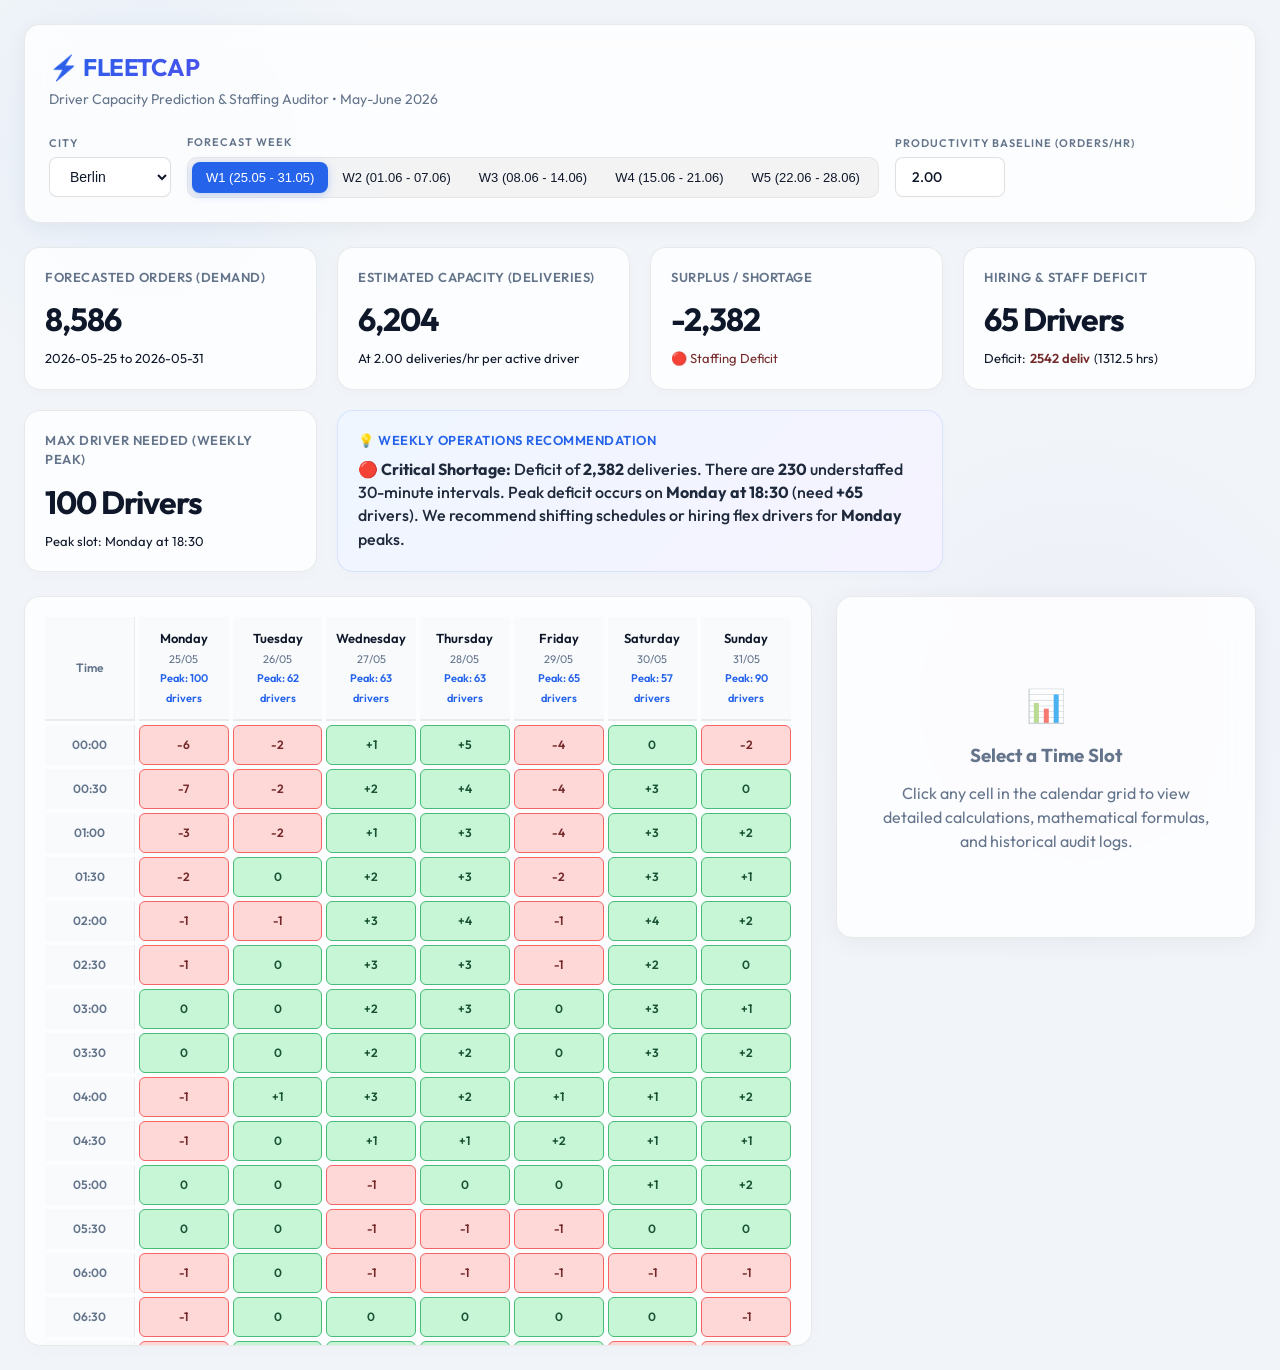
==== index.html @ d08dfc95 "first commit" ====
<!DOCTYPE html>
<html lang="en">
<head>
  <meta charset="UTF-8">
  <meta name="viewport" content="width=device-width, initial-scale=1.0">
  <title>FLEETCAP: Driver Capacity Prediction Model</title>
  <!-- Google Fonts Outfit & JetBrains Mono for formulas -->
  <link rel="preconnect" href="https://fonts.googleapis.com">
  <link rel="preconnect" href="https://fonts.gstatic.com" crossorigin>
  <link href="https://fonts.googleapis.com/css2?family=JetBrains+Mono:wght@400;500&family=Outfit:wght@300;400;500;600;700&display=swap" rel="stylesheet">
  <style>
    :root {
      --bg-color: #f1f5f9;
      --card-bg: rgba(255, 255, 255, 0.8);
      --card-border: rgba(0, 0, 0, 0.08);
      --text-main: #0f172a;
      --text-muted: #64748b;
      
      /* Capacity Colors adapted for Light Mode (Vivid contrast for high visibility) */
      --color-green-bg: #c6f6d5;
      --color-green-border: #48bb78;
      --color-green-text: #1a5235;
      
      --color-red-bg: #fed7d7;
      --color-red-border: #f56565;
      --color-red-text: #742a2a;
      
      --accent-color: #2563eb;
      --accent-hover: #1d4ed8;
      
      --font-sans: 'Outfit', sans-serif;
      --font-mono: 'JetBrains Mono', monospace;
    }

    * {
      box-sizing: border-box;
      margin: 0;
      padding: 0;
    }

    body {
      background-color: var(--bg-color);
      color: var(--text-main);
      font-family: var(--font-sans);
      min-height: 100vh;
      overflow-x: hidden;
      padding: 24px;
      line-height: 1.5;
    }

    /* Background decorative gradients in light mode */
    .glow-bg {
      position: absolute;
      width: 500px;
      height: 500px;
      background: radial-gradient(circle, rgba(37, 99, 235, 0.06) 0%, rgba(241, 245, 249, 0) 70%);
      top: -100px;
      left: -100px;
      pointer-events: none;
      z-index: -1;
    }

    .glow-bg-right {
      position: absolute;
      width: 600px;
      height: 600px;
      background: radial-gradient(circle, rgba(147, 51, 234, 0.04) 0%, rgba(241, 245, 249, 0) 70%);
      bottom: -100px;
      right: -100px;
      pointer-events: none;
      z-index: -1;
    }

    header {
      background: var(--card-bg);
      border: 1px solid var(--card-border);
      backdrop-filter: blur(12px);
      padding: 24px;
      border-radius: 16px;
      margin-bottom: 24px;
      display: flex;
      flex-wrap: wrap;
      justify-content: space-between;
      align-items: center;
      gap: 24px;
      box-shadow: 0 4px 20px rgba(0, 0, 0, 0.05);
    }

    .brand h1 {
      font-size: 24px;
      font-weight: 700;
      letter-spacing: -0.5px;
      background: linear-gradient(135deg, #2563eb 0%, #7c3aed 100%);
      -webkit-background-clip: text;
      -webkit-text-fill-color: transparent;
      display: flex;
      align-items: center;
      gap: 8px;
    }

    .brand p {
      font-size: 14px;
      color: var(--text-muted);
      margin-top: 4px;
    }

    .controls {
      display: flex;
      flex-wrap: wrap;
      align-items: center;
      gap: 16px;
    }

    .control-group {
      display: flex;
      flex-direction: column;
      gap: 6px;
    }

    .control-label {
      font-size: 11px;
      font-weight: 600;
      text-transform: uppercase;
      letter-spacing: 1px;
      color: var(--text-muted);
    }

    select, button, .toggle-container, input[type="number"] {
      background: #ffffff;
      border: 1px solid rgba(0, 0, 0, 0.12);
      color: var(--text-main);
      padding: 10px 16px;
      border-radius: 8px;
      font-size: 14px;
      font-weight: 500;
      cursor: pointer;
      outline: none;
      transition: all 0.2s ease;
      box-shadow: 0 1px 2px rgba(0, 0, 0, 0.02);
    }

    select:hover, select:focus {
      border-color: var(--accent-color);
      background: #fafafa;
    }

    .week-selector {
      display: flex;
      background: rgba(0, 0, 0, 0.04);
      padding: 4px;
      border-radius: 10px;
      border: 1px solid rgba(0, 0, 0, 0.06);
    }

    .week-btn {
      background: transparent;
      border: none;
      padding: 8px 14px;
      font-size: 13px;
      font-weight: 500;
      border-radius: 8px;
      box-shadow: none;
      transition: all 0.2s ease;
    }

    .week-btn.active {
      background: var(--accent-color);
      color: white;
      box-shadow: 0 2px 8px rgba(37, 99, 235, 0.25);
    }

    .week-btn:hover:not(.active) {
      background: rgba(0, 0, 0, 0.03);
    }

    .toggle-container {
      display: flex;
      padding: 4px;
      gap: 4px;
      background: rgba(0, 0, 0, 0.04);
      border: 1px solid rgba(0, 0, 0, 0.06);
      box-shadow: none;
    }

    .toggle-btn {
      background: transparent;
      border: none;
      color: var(--text-muted);
      padding: 6px 12px;
      font-size: 12px;
      border-radius: 6px;
      box-shadow: none;
      transition: all 0.2s ease;
    }

    .toggle-btn.active {
      background: #ffffff;
      color: var(--text-main);
      font-weight: 600;
      box-shadow: 0 1px 3px rgba(0,0,0,0.1);
    }

    /* Warning Banner for Simulation */
    .banner {
      background: #fffbeb;
      border: 1px solid #f59e0b;
      color: #b45309;
      padding: 16px;
      border-radius: 12px;
      margin-bottom: 24px;
      display: none;
      align-items: center;
      gap: 12px;
      font-size: 14px;
      box-shadow: 0 2px 8px rgba(245, 158, 11, 0.05);
    }

    /* Metrics Grid */
    .metrics-grid {
      display: grid;
      grid-template-columns: repeat(auto-fit, minmax(240px, 1fr));
      gap: 20px;
      margin-bottom: 24px;
    }

    .metric-card {
      background: var(--card-bg);
      border: 1px solid var(--card-border);
      border-radius: 16px;
      padding: 20px;
      box-shadow: 0 4px 15px rgba(0, 0, 0, 0.02);
      transition: transform 0.2s ease, box-shadow 0.2s ease;
    }

    .metric-card:hover {
      transform: translateY(-2px);
      box-shadow: 0 6px 20px rgba(0, 0, 0, 0.04);
    }

    .metric-header {
      font-size: 13px;
      font-weight: 600;
      color: var(--text-muted);
      text-transform: uppercase;
      letter-spacing: 0.5px;
      margin-bottom: 8px;
    }

    .metric-value {
      font-size: 32px;
      font-weight: 700;
      letter-spacing: -1px;
    }

    .metric-sub {
      font-size: 13px;
      margin-top: 6px;
      display: flex;
      align-items: center;
      gap: 4px;
    }

    .metric-sub.positive { color: var(--color-green-text); }
    .metric-sub.negative { color: var(--color-red-text); }
    .metric-sub.warning { color: #d97706; }

    .progress-bar-container {
      width: 100%;
      height: 6px;
      background: rgba(0, 0, 0, 0.06);
      border-radius: 3px;
      margin-top: 10px;
      overflow: hidden;
    }

    .progress-bar {
      height: 100%;
      background: var(--accent-color);
      border-radius: 3px;
      width: 0%;
      transition: width 0.4s ease;
    }

    /* Recommendation Card styling */
    .recommendation-card {
      grid-column: span 2;
      background: linear-gradient(135deg, #eff6ff 0%, #f5f3ff 100%);
      border: 1px solid rgba(37, 99, 235, 0.12);
    }

    @media (max-width: 1024px) {
      .recommendation-card {
        grid-column: span 1;
      }
    }

    /* Dashboard Layout */
    .dashboard-container {
      display: flex;
      gap: 24px;
      position: relative;
    }

    .grid-container {
      flex: 1;
      background: var(--card-bg);
      border: 1px solid var(--card-border);
      border-radius: 16px;
      padding: 16px;
      box-shadow: 0 4px 20px rgba(0, 0, 0, 0.02);
      max-height: 750px;
      overflow: auto;
      position: relative;
    }

    table {
      width: 100%;
      border-collapse: separate;
      border-spacing: 4px;
      table-layout: fixed;
    }

    th {
      background: #f8fafc;
      color: var(--text-main);
      font-weight: 600;
      font-size: 13px;
      padding: 12px 6px;
      text-align: center;
      position: sticky;
      top: 0;
      z-index: 10;
      border-bottom: 2px solid rgba(0, 0, 0, 0.06);
    }

    th.time-header, td.time-cell {
      position: sticky;
      left: 0;
      background: #f8fafc;
      width: 90px;
      z-index: 5;
      text-align: center;
      font-weight: 600;
      font-size: 12px;
      color: var(--text-muted);
      border-right: 1px solid rgba(0, 0, 0, 0.06);
    }

    th.time-header {
      z-index: 11;
    }

    td {
      padding: 0;
      height: 40px;
    }

    .slot-cell {
      width: 100%;
      height: 100%;
      border-radius: 6px;
      display: flex;
      align-items: center;
      justify-content: center;
      font-size: 12px;
      font-weight: 600;
      cursor: pointer;
      transition: all 0.15s ease;
      border: 1px solid transparent;
      user-select: none;
    }

    .slot-cell.sufficient {
      background-color: var(--color-green-bg);
      border-color: var(--color-green-border);
      color: var(--color-green-text);
    }

    .slot-cell.insufficient {
      background-color: var(--color-red-bg);
      border-color: var(--color-red-border);
      color: var(--color-red-text);
    }

    .slot-cell:hover {
      filter: contrast(1.1) brightness(0.98);
      transform: scale(1.03);
      box-shadow: 0 4px 10px rgba(0, 0, 0, 0.06);
      z-index: 2;
    }

    .slot-cell.active-cell {
      border: 2px solid #0f172a !important;
      box-shadow: 0 0 12px rgba(15, 23, 42, 0.25);
    }

    /* Sliding Panel (Drawer) in light mode */
    .auditor-panel {
      width: 420px;
      background: var(--card-bg);
      border: 1px solid var(--card-border);
      backdrop-filter: blur(20px);
      border-radius: 16px;
      padding: 24px;
      box-shadow: 0 4px 25px rgba(0, 0, 0, 0.05);
      position: sticky;
      top: 0;
      height: fit-content;
      max-height: 750px;
      overflow-y: auto;
      display: flex;
      flex-direction: column;
      gap: 20px;
      transform: translateX(0);
      transition: all 0.3s cubic-bezier(0.16, 1, 0.3, 1);
    }

    .auditor-panel.closed {
      display: none;
    }

    .panel-header {
      display: flex;
      justify-content: space-between;
      align-items: center;
      border-bottom: 1px solid rgba(0, 0, 0, 0.08);
      padding-bottom: 16px;
    }

    .panel-header h2 {
      font-size: 18px;
      font-weight: 700;
    }

    .close-panel-btn {
      background: transparent;
      border: none;
      color: var(--text-muted);
      cursor: pointer;
      font-size: 20px;
      line-height: 1;
      padding: 4px;
      border-radius: 4px;
      transition: color 0.2s;
    }

    .close-panel-btn:hover {
      color: var(--text-main);
    }

    .panel-section-title {
      font-size: 11px;
      font-weight: 700;
      text-transform: uppercase;
      letter-spacing: 1px;
      color: var(--text-muted);
      margin-bottom: 10px;
    }

    .detail-row {
      display: flex;
      justify-content: space-between;
      padding: 8px 0;
      border-bottom: 1px dashed rgba(0, 0, 0, 0.06);
      font-size: 14px;
    }

    .detail-row:last-child {
      border-bottom: none;
    }

    .detail-label {
      color: var(--text-muted);
    }

    .detail-val {
      font-weight: 500;
    }

    .detail-val.highlight {
      font-weight: 600;
    }

    .detail-val.green { color: var(--color-green-text); }
    .detail-val.red { color: var(--color-red-text); }

    /* Math Box styling */
    .math-box {
      background: #f8fafc;
      border: 1px solid rgba(0, 0, 0, 0.08);
      border-radius: 10px;
      padding: 16px;
      font-family: var(--font-mono);
      font-size: 12px;
      line-height: 1.6;
      color: var(--text-main);
    }

    .math-formula {
      color: #0284c7;
      font-weight: 600;
      margin-bottom: 6px;
      border-bottom: 1px solid rgba(0, 0, 0, 0.08);
      padding-bottom: 4px;
    }

    .math-step {
      color: var(--text-muted);
      margin-top: 4px;
    }

    .math-result {
      color: #e11d48;
      font-weight: 600;
      margin-top: 8px;
    }

    .math-result.sufficient-result {
      color: #166534;
    }

    .explanation-box {
      font-size: 13.5px;
      background: rgba(37, 99, 235, 0.04);
      border-left: 3px solid var(--accent-color);
      padding: 12px;
      border-radius: 0 8px 8px 0;
      color: #1e293b;
    }

    .placeholder-panel {
      text-align: center;
      padding: 60px 20px;
      color: var(--text-muted);
      display: flex;
      flex-direction: column;
      align-items: center;
      gap: 12px;
    }

    .placeholder-icon {
      font-size: 32px;
      opacity: 0.7;
    }

    /* Scrollbar */
    ::-webkit-scrollbar {
      width: 8px;
      height: 8px;
    }

    ::-webkit-scrollbar-track {
      background: var(--bg-color);
    }

    ::-webkit-scrollbar-thumb {
      background: rgba(0, 0, 0, 0.12);
      border-radius: 4px;
    }

    ::-webkit-scrollbar-thumb:hover {
      background: rgba(0, 0, 0, 0.2);
    }
  </style>
</head>
<body>
  <div class="glow-bg"></div>
  <div class="glow-bg-right"></div>

  <header>
    <div class="brand">
      <h1>⚡ FLEETCAP</h1>
      <p>Driver Capacity Prediction & Staffing Auditor • May-June 2026</p>
    </div>
    <div class="controls">
      <div class="control-group">
        <span class="control-label">City</span>
        <select id="city-selector">
          <!-- Dynamically populated -->
        </select>
      </div>

      <div class="control-group">
        <span class="control-label">Forecast Week</span>
        <div class="week-selector" id="week-selector">
          <!-- Dynamically populated -->
        </div>
      </div>

      <div class="control-group">
        <span class="control-label">Productivity Baseline (orders/hr)</span>
        <input type="number" id="productivity-input" value="2.00" step="0.05" min="0.1" max="10.0" style="width: 110px; font-family: inherit;">
      </div>
    </div>
  </header>

  <!-- Warning Banner -->
  <div class="banner" id="forecast-warning-banner">
    <span style="font-size: 20px;">⚠️</span>
    <div id="banner-text">Warning Text</div>
  </div>

  <!-- Summary Cards -->
  <div class="metrics-grid">
    <div class="metric-card">
      <div class="metric-header">Forecasted Orders (Demand)</div>
      <div class="metric-value" id="stat-forecast-demand">0</div>
      <div class="metric-sub" id="stat-forecast-date-range">dates</div>
    </div>

    <div class="metric-card">
      <div class="metric-header">Estimated Capacity (Deliveries)</div>
      <div class="metric-value" id="stat-estimated-capacity">0</div>
      <div class="metric-sub" id="stat-productivity-rate">Rate info</div>
    </div>

    <div class="metric-card">
      <div class="metric-header">Surplus / Shortage</div>
      <div class="metric-value" id="stat-net-surplus">0</div>
      <div class="metric-sub" id="stat-net-surplus-status">Status</div>
    </div>

    <div class="metric-card">
      <div class="metric-header">Hiring & Staff Deficit</div>
      <div class="metric-value" id="stat-hiring-deficit">0 Drivers</div>
      <div class="metric-sub" id="stat-hiring-sub">0 deliveries deficit</div>
    </div>

    <div class="metric-card">
      <div class="metric-header">Max Driver Needed (Weekly Peak)</div>
      <div class="metric-value" id="stat-max-drivers">0 Drivers</div>
      <div class="metric-sub" id="stat-max-drivers-time">Peak slot info</div>
    </div>

    <div class="metric-card recommendation-card">
      <div class="metric-header" style="color: #2563eb;">💡 Weekly Operations Recommendation</div>
      <div class="metric-value" style="font-size: 16px; font-weight: 500; letter-spacing: 0; line-height: 1.45; margin-top: 8px; color: #1e293b;" id="stat-staffing-rec">
        Calculating recommendation...
      </div>
    </div>
  </div>

  <!-- Calendar Table and Auditor Panel -->
  <div class="dashboard-container">
    <div class="grid-container">
      <table id="calendar-grid">
        <thead>
          <tr id="grid-header-row"></tr>
        </thead>
        <tbody id="grid-body"></tbody>
      </table>
    </div>

    <!-- Auditing Side-Drawer Panel -->
    <div class="auditor-panel" id="auditor-panel">
      <!-- Default state -->
      <div class="placeholder-panel" id="panel-placeholder">
        <div class="placeholder-icon">📊</div>
        <h3>Select a Time Slot</h3>
        <p>Click any cell in the calendar grid to view detailed calculations, mathematical formulas, and historical audit logs.</p>
      </div>

      <!-- Detail contents -->
      <div class="panel-content" id="panel-content" style="display: none;">
        <div class="panel-header">
          <div>
            <h2 id="panel-title-time">Slot Details</h2>
            <span id="panel-title-date" style="font-size: 13px; color: var(--text-muted);">Monday, June 01</span>
          </div>
          <button class="close-panel-btn" id="close-panel-btn">×</button>
        </div>

        <div>
          <div class="panel-section-title">Operational metrics</div>
          <div class="detail-row">
            <span class="detail-label">Forecasted Demand (June)</span>
            <span class="detail-val highlight" id="panel-val-demand">0</span>
          </div>
          <div class="detail-row">
            <span class="detail-label">Historical Completions (May)</span>
            <span class="detail-val" id="panel-val-historical-completions">0</span>
          </div>
          <div class="detail-row">
            <span class="detail-label">Estimated Active Drivers</span>
            <span class="detail-val highlight" id="panel-val-active-drivers">0</span>
          </div>
          <div class="detail-row">
            <span class="detail-label">Total Delivery Capacity</span>
            <span class="detail-val" id="panel-val-capacity">0</span>
          </div>
          <div class="detail-row">
            <span class="detail-label">Capacity Net Balance</span>
            <span class="detail-val highlight" id="panel-val-balance">0</span>
          </div>
          <div class="detail-row">
            <span class="detail-label">Drivers Needed</span>
            <span class="detail-val" id="panel-val-drivers-needed">0</span>
          </div>
          <div class="detail-row">
            <span class="detail-label">Capacity Utilization</span>
            <span class="detail-val highlight" id="panel-val-utilization">0%</span>
          </div>
        </div>

        <div>
          <div class="panel-section-title">Mathematical audit path</div>
          <div class="math-box" id="panel-math-box"></div>
        </div>

        <div>
          <div class="panel-section-title">Explanation</div>
          <div class="explanation-box" id="panel-explanation-text"></div>
        </div>
      </div>
    </div>
  </div>

  <script>
    // State Management
    let appData = null;
    let currentCity = 'Berlin';
    let currentWeekIdx = 0; // 0-indexed (Week 1 = 0)
    let currentProductivity = 2.0;
    let activeCellId = null;

    const WEEKDAYS = ['Monday', 'Tuesday', 'Wednesday', 'Thursday', 'Friday', 'Saturday', 'Sunday'];

    const TIME_SLOTS = [];
    for (let h = 0; h < 24; h++) {
      const hStr = h.toString().padStart(2, '0');
      TIME_SLOTS.push(`${hStr}:00`);
      TIME_SLOTS.push(`${hStr}:30`);
    }

    // DOM Elements
    const citySelector = document.getElementById('city-selector');
    const weekSelector = document.getElementById('week-selector');
    const productivityInput = document.getElementById('productivity-input');
    const forecastWarningBanner = document.getElementById('forecast-warning-banner');
    const bannerText = document.getElementById('banner-text');

    const statForecastDemand = document.getElementById('stat-forecast-demand');
    const statForecastDateRange = document.getElementById('stat-forecast-date-range');
    const statEstimatedCapacity = document.getElementById('stat-estimated-capacity');
    const statProductivityRate = document.getElementById('stat-productivity-rate');
    const statNetSurplus = document.getElementById('stat-net-surplus');
    const statNetSurplusStatus = document.getElementById('stat-net-surplus-status');
    const statHiringDeficit = document.getElementById('stat-hiring-deficit');
    const statHiringSub = document.getElementById('stat-hiring-sub');
    const statMaxDrivers = document.getElementById('stat-max-drivers');
    const statMaxDriversTime = document.getElementById('stat-max-drivers-time');
    const statStaffingRec = document.getElementById('stat-staffing-rec');

    const gridHeaderRow = document.getElementById('grid-header-row');
    const gridBody = document.getElementById('grid-body');

    const auditorPanel = document.getElementById('auditor-panel');
    const panelPlaceholder = document.getElementById('panel-placeholder');
    const panelContent = document.getElementById('panel-content');
    const closePanelBtn = document.getElementById('close-panel-btn');

    const panelTitleTime = document.getElementById('panel-title-time');
    const panelTitleDate = document.getElementById('panel-title-date');
    const panelValDemand = document.getElementById('panel-val-demand');
    const panelValHistoricalCompletions = document.getElementById('panel-val-historical-completions');
    const panelValActiveDrivers = document.getElementById('panel-val-active-drivers');
    const panelValCapacity = document.getElementById('panel-val-capacity');
    const panelValBalance = document.getElementById('panel-val-balance');
    const panelValDriversNeeded = document.getElementById('panel-val-drivers-needed');
    const panelValUtilization = document.getElementById('panel-val-utilization');
    const panelMathBox = document.getElementById('panel-math-box');
    const panelExplanationText = document.getElementById('panel-explanation-text');

    // Load Preprocessed Data
    async function loadData() {
      try {
        const response = await fetch('dashboard_data.json');
        appData = await response.json();
        initDashboard();
      } catch (err) {
        console.error("Error loading data:", err);
        alert("Failed to load dashboard_data.json. Please ensure your python preprocess script was run and the local web server is running.");
      }
    }

    function initDashboard() {
      // 1. Populate Cities
      citySelector.innerHTML = '';
      appData.cities.forEach(city => {
        const opt = document.createElement('option');
        opt.value = city;
        opt.textContent = city;
        if (city === 'Berlin') opt.selected = true;
        citySelector.appendChild(opt);
      });

      // 2. Render Week Selector Buttons
      renderWeekSelector();

      // 3. Bind Event Listeners
      citySelector.addEventListener('change', (e) => {
        currentCity = e.target.value;
        closeAuditor();
        updateDashboard();
      });

      productivityInput.addEventListener('input', (e) => {
        const val = parseFloat(e.target.value);
        if (!isNaN(val) && val > 0) {
          currentProductivity = val;
          updateDashboard();
          if (activeCellId) {
            const [wday, slotTime] = activeCellId.split('|');
            showCellAudit(wday, slotTime);
          }
        }
      });

      closePanelBtn.addEventListener('click', closeAuditor);

      // Initial Update
      updateDashboard();
    }

    function renderWeekSelector() {
      weekSelector.innerHTML = '';
      const berlinWeeks = appData.forecasts['Berlin'];
      berlinWeeks.forEach((week, idx) => {
        const btn = document.createElement('button');
        btn.classList.add('week-btn');
        if (idx === 0) btn.classList.add('active');
        btn.dataset.index = idx;
        
        const monDate = week.days['Monday'].date;
        const sunDate = week.days['Sunday'].date;
        
        const formatShortDate = (dStr) => {
          const parts = dStr.split('-');
          return `${parts[2]}.${parts[1]}`;
        };
        
        btn.textContent = `W${idx+1} (${formatShortDate(monDate)} - ${formatShortDate(sunDate)})`;
        
        btn.addEventListener('click', () => {
          Array.from(weekSelector.children).forEach(b => b.classList.remove('active'));
          btn.classList.add('active');
          currentWeekIdx = parseInt(btn.dataset.index);
          closeAuditor();
          updateDashboard();
        });
        
        weekSelector.appendChild(btn);
      });
    }

    function getActiveDrivers(city, weekday, timeSlot) {
      const profile = appData.historical_profiles[city];
      if (profile && profile[weekday] && profile[weekday][timeSlot]) {
        return profile[weekday][timeSlot].active_drivers_mean;
      }
      return 0.0;
    }

    function getHistoricalCompletions(city, weekday, timeSlot) {
      const profile = appData.historical_profiles[city];
      if (profile && profile[weekday] && profile[weekday][timeSlot]) {
        return profile[weekday][timeSlot].deliveries_mean;
      }
      return 0.0;
    }

    function getCityHistoricalVolume(city) {
      const profile = appData.historical_profiles[city];
      if (!profile) return 0;
      let sum = 0;
      for (const day in profile) {
        for (const slot in profile[day]) {
          sum += profile[day][slot].deliveries_mean;
        }
      }
      return sum;
    }

    function getForecastDemand(city, weekIdx, weekday, timeSlot) {
      if (city === 'Berlin') {
        const week = appData.forecasts['Berlin'][weekIdx];
        if (week && week.days[weekday]) {
          return week.days[weekday].slots[timeSlot] || 0;
        }
      } else {
        // Scale Berlin forecast to other cities using their historical ratios
        const cityCompletions = getCityHistoricalVolume(city);
        const berlinCompletions = getCityHistoricalVolume('Berlin');
        const ratio = berlinCompletions > 0 ? (cityCompletions / berlinCompletions) : 0;
        
        const berlinWeek = appData.forecasts['Berlin'][weekIdx];
        if (berlinWeek && berlinWeek.days[weekday]) {
          const berlinVal = berlinWeek.days[weekday].slots[timeSlot] || 0;
          return Math.round(berlinVal * ratio);
        }
      }
      return 0;
    }

    function closeAuditor() {
      auditorPanel.classList.add('closed');
      panelPlaceholder.style.display = 'flex';
      panelContent.style.display = 'none';
      if (activeCellId) {
        const activeCell = document.getElementById(activeCellId);
        if (activeCell) activeCell.classList.remove('active-cell');
        activeCellId = null;
      }
    }

    function updateDashboard() {
      // Toggle banner
      if (currentCity !== 'Berlin') {
        forecastWarningBanner.style.display = 'flex';
        const cityCompletions = getCityHistoricalVolume(currentCity);
        const berlinCompletions = getCityHistoricalVolume('Berlin');
        const factor = berlinCompletions > 0 ? ((cityCompletions / berlinCompletions) * 100).toFixed(1) : 0;
        bannerText.textContent = `⚠️ June Forecast not uploaded for ${currentCity}. Dashboard displays simulated forecast by scaling Berlin's profile (factor: ${factor}%).`;
      } else {
        forecastWarningBanner.style.display = 'none';
      }

      // Compute Weekly aggregates
      const selectedWeek = appData.forecasts['Berlin'][currentWeekIdx];
      const monDate = selectedWeek.days['Monday'].date;
      const sunDate = selectedWeek.days['Sunday'].date;
      statForecastDateRange.textContent = `${monDate} to ${sunDate}`;
      statProductivityRate.textContent = `At ${currentProductivity.toFixed(2)} deliveries/hr per active driver`;

      let totalForecastDemand = 0;
      let totalEstimatedCapacity = 0;
      let totalShortageSlots = 0;
      let totalSurplusVolume = 0;
      let totalDeficitVolume = 0;
      let totalDeficitDriverHours = 0;
      const peakShortages = [];

      let maxWeeklyDrivers = 0;
      let maxWeeklyDriversDay = '';
      let maxWeeklyDriversSlot = '';

      WEEKDAYS.forEach(day => {
        TIME_SLOTS.forEach(slot => {
          const demand = getForecastDemand(currentCity, currentWeekIdx, day, slot);
          const activeDrivers = getActiveDrivers(currentCity, day, slot);
          const p30 = currentProductivity * 0.5;
          const capacity = activeDrivers * p30;

          totalForecastDemand += demand;
          totalEstimatedCapacity += capacity;

          // Peak weekly drivers needed (Total required, not just additional)
          const reqDrivers = demand / p30;
          if (reqDrivers > maxWeeklyDrivers) {
            maxWeeklyDrivers = reqDrivers;
            maxWeeklyDriversDay = day;
            maxWeeklyDriversSlot = slot;
          }

          const diff = capacity - demand;
          if (diff < 0) {
            totalShortageSlots++;
            const deficitVal = Math.abs(diff);
            totalDeficitVolume += deficitVal;
            const drvDeficit = Math.ceil(deficitVal / p30);
            totalDeficitDriverHours += drvDeficit * 0.5;
            peakShortages.push({ day, slot, deficit: deficitVal, drvNeeded: drvDeficit });
          } else {
            totalSurplusVolume += diff;
          }
        });
      });

      // Find max concurrent driver deficit (hiring count)
      let maxDeficitDrivers = 0;
      if (peakShortages.length > 0) {
        peakShortages.forEach(p => {
          if (p.drvNeeded > maxDeficitDrivers) {
            maxDeficitDrivers = p.drvNeeded;
          }
        });
      }

      // Update stat cards
      statForecastDemand.textContent = totalForecastDemand.toLocaleString();
      statEstimatedCapacity.textContent = Math.round(totalEstimatedCapacity).toLocaleString();

      const netSurplusVal = Math.round(totalEstimatedCapacity - totalForecastDemand);
      if (netSurplusVal >= 0) {
        statNetSurplus.textContent = `+${netSurplusVal.toLocaleString()}`;
        statNetSurplus.className = 'metric-value';
        statNetSurplusStatus.textContent = '🟢 Sufficient Weekly Capacity';
        statNetSurplusStatus.className = 'metric-sub positive';
      } else {
        statNetSurplus.textContent = `${netSurplusVal.toLocaleString()}`;
        statNetSurplus.className = 'metric-value';
        statNetSurplusStatus.textContent = '🔴 Staffing Deficit';
        statNetSurplusStatus.className = 'metric-sub negative';
      }

      // Update hiring deficit card
      if (totalShortageSlots > 0) {
        statHiringDeficit.textContent = `${maxDeficitDrivers} Drivers`;
        statHiringDeficit.className = 'metric-value';
        statHiringSub.innerHTML = `Deficit: <span style="color: var(--color-red-text); font-weight: 600;">${Math.round(totalDeficitVolume)} deliv</span> (${totalDeficitDriverHours.toFixed(1)} hrs)`;
      } else {
        statHiringDeficit.textContent = '0 Drivers';
        statHiringDeficit.className = 'metric-value';
        statHiringSub.textContent = '🟢 Fully staffed (0 deficit slots)';
      }

      // Update max weekly drivers card
      statMaxDrivers.textContent = `${Math.ceil(maxWeeklyDrivers)} Drivers`;
      statMaxDriversTime.textContent = `Peak slot: ${maxWeeklyDriversDay} at ${maxWeeklyDriversSlot}`;

      // Staffing recommendations
      generateStaffingRecommendation(netSurplusVal, totalShortageSlots, peakShortages, totalSurplusVolume);

      // Render Grid
      renderGrid();
    }

    function generateStaffingRecommendation(netSurplus, shortageSlots, peakShortages, totalSurplusVolume) {
      const p30 = currentProductivity * 0.5;
      
      if (shortageSlots === 0) {
        statStaffingRec.innerHTML = `🟢 <strong>Optimal Staffing:</strong> Capacity is fully sufficient across all slots. Current scheduled driver levels can handle the forecasted demand comfortably. Extra capacity can absorb <strong>${Math.round(totalSurplusVolume)}</strong> additional deliveries.`;
        return;
      }

      peakShortages.sort((a, b) => b.deficit - a.deficit);
      const worst = peakShortages[0];
      
      const dayShortageCounts = {};
      peakShortages.forEach(p => {
        dayShortageCounts[p.day] = (dayShortageCounts[p.day] || 0) + p.drvNeeded;
      });
      
      let worstDay = '';
      let worstDayVal = 0;
      for (const day in dayShortageCounts) {
        if (dayShortageCounts[day] > worstDayVal) {
          worstDay = day;
          worstDayVal = dayShortageCounts[day];
        }
      }

      const maxConcurrentDeficitDrivers = Math.ceil(worst.deficit / p30);

      let recText = `⚠️ <strong>Shortage Alert:</strong> Sufficient overall capacity, but `;
      if (netSurplus < 0) {
        recText = `🔴 <strong>Critical Shortage:</strong> Deficit of <strong>${Math.abs(netSurplus).toLocaleString()}</strong> deliveries. `;
      }

      recText += `There are <strong>${shortageSlots}</strong> understaffed 30-minute intervals. Peak deficit occurs on <strong>${worst.day} at ${worst.slot}</strong> (need <strong>+${maxConcurrentDeficitDrivers}</strong> drivers). We recommend shifting schedules or hiring flex drivers for <strong>${worstDay}</strong> peaks.`;
      
      statStaffingRec.innerHTML = recText;
    }

    function renderGrid() {
      // Header row
      gridHeaderRow.innerHTML = '';
      const thTime = document.createElement('th');
      thTime.classList.add('time-header');
      thTime.textContent = 'Time';
      gridHeaderRow.appendChild(thTime);
      
      WEEKDAYS.forEach(day => {
        const th = document.createElement('th');
        const dateStr = appData.forecasts['Berlin'][currentWeekIdx].days[day].date;
        const shortDate = dateStr.substring(8, 10) + '/' + dateStr.substring(5, 7);
        
        // Calculate max driver needed in this day
        let maxDayDrivers = 0;
        const p30 = currentProductivity * 0.5;
        TIME_SLOTS.forEach(slot => {
          const demand = getForecastDemand(currentCity, currentWeekIdx, day, slot);
          const reqDrivers = demand / p30;
          if (reqDrivers > maxDayDrivers) {
            maxDayDrivers = reqDrivers;
          }
        });
        
        th.innerHTML = `${day}<br><span style="font-size: 11px; font-weight: 400; color: var(--text-muted);">${shortDate}</span><br><span style="font-size: 11px; font-weight: 600; color: var(--accent-color);">Peak: ${Math.ceil(maxDayDrivers)} drivers</span>`;
        gridHeaderRow.appendChild(th);
      });

      // Body rows
      gridBody.innerHTML = '';
      TIME_SLOTS.forEach(slotTime => {
        const tr = document.createElement('tr');
        
        // Time label cell
        const tdTime = document.createElement('td');
        tdTime.classList.add('time-cell');
        tdTime.textContent = slotTime;
        tr.appendChild(tdTime);
        
        WEEKDAYS.forEach(day => {
          const td = document.createElement('td');
          
          const demand = getForecastDemand(currentCity, currentWeekIdx, day, slotTime);
          const activeDrivers = getActiveDrivers(currentCity, day, slotTime);
          const p30 = currentProductivity * 0.5;
          const capacity = activeDrivers * p30;
          
          const diffDeliveries = capacity - demand;
          
          let displayVal = '0';
          let cellClass = 'sufficient';
          
          if (diffDeliveries < 0) {
            cellClass = 'insufficient';
            const neededDrivers = Math.ceil(Math.abs(diffDeliveries) / p30);
            displayVal = `-${neededDrivers}`;
          } else if (diffDeliveries > 0) {
            cellClass = 'sufficient';
            const excessDrivers = Math.floor(diffDeliveries / p30);
            displayVal = excessDrivers > 0 ? `+${excessDrivers}` : '0';
          }

          const cellId = `${day}|${slotTime}`;
          
          const div = document.createElement('div');
          div.id = cellId;
          div.className = `slot-cell ${cellClass}`;
          if (activeCellId === cellId) {
            div.classList.add('active-cell');
          }
          div.textContent = displayVal;
          
          div.addEventListener('click', () => {
            selectCell(cellId, day, slotTime);
          });
          
          td.appendChild(div);
          tr.appendChild(td);
        });
        
        gridBody.appendChild(tr);
      });
    }

    function selectCell(cellId, weekday, slotTime) {
      if (activeCellId) {
        const oldCell = document.getElementById(activeCellId);
        if (oldCell) oldCell.classList.remove('active-cell');
      }
      
      activeCellId = cellId;
      const cell = document.getElementById(cellId);
      if (cell) cell.classList.add('active-cell');
      
      showCellAudit(weekday, slotTime);
    }

    function showCellAudit(weekday, slotTime) {
      const demand = getForecastDemand(currentCity, currentWeekIdx, weekday, slotTime);
      const activeDrivers = getActiveDrivers(currentCity, weekday, slotTime);
      const completions = getHistoricalCompletions(currentCity, weekday, slotTime);
      
      const p30 = currentProductivity * 0.5;
      const capacity = activeDrivers * p30;
      const diffDeliveries = capacity - demand;
      
      const utilization = capacity > 0 ? (demand / capacity) * 100 : 0;
      
      const dateStr = appData.forecasts['Berlin'][currentWeekIdx].days[weekday].date;
      
      panelTitleTime.textContent = `${weekday} at ${slotTime}`;
      panelTitleDate.textContent = `Forecast Date: ${dateStr}`;
      
      panelValDemand.textContent = demand.toLocaleString() + " deliveries";
      panelValHistoricalCompletions.textContent = completions.toFixed(1) + " deliveries (May avg)";
      panelValActiveDrivers.textContent = activeDrivers.toFixed(2) + " active";
      panelValCapacity.textContent = capacity.toFixed(2) + " deliveries";
      
      if (diffDeliveries >= 0) {
        panelValBalance.textContent = `+${diffDeliveries.toFixed(2)} deliveries (surplus)`;
        panelValBalance.className = "detail-val highlight green";
        panelValDriversNeeded.textContent = "0";
      } else {
        panelValBalance.textContent = `${diffDeliveries.toFixed(2)} deliveries (shortage)`;
        panelValBalance.className = "detail-val highlight red";
        const driversReq = Math.ceil(Math.abs(diffDeliveries) / p30);
        panelValDriversNeeded.textContent = `${driversReq} additional`;
      }
      
      panelValUtilization.textContent = `${utilization.toFixed(2)}%`;
      
      // Math details
      let isSufficient = diffDeliveries >= 0;
      let diffVal = Math.abs(diffDeliveries).toFixed(2);
      
      let mathText = `<div class="math-formula">1. Estimated Capacity (C)</div>`;
      mathText += `C = Active Drivers (N) &times; Productivity Rate (P_30)<br>`;
      mathText += `C = ${activeDrivers.toFixed(2)} &times; (${currentProductivity} / 2)<br>`;
      mathText += `C = ${activeDrivers.toFixed(2)} &times; ${p30.toFixed(2)}<br>`;
      mathText += `<strong>C = ${capacity.toFixed(2)} deliveries</strong><br><br>`;
      
      mathText += `<div class="math-formula">2. Net Balance (S)</div>`;
      mathText += `S = Capacity (C) - Demand (D)<br>`;
      mathText += `S = ${capacity.toFixed(2)} - ${demand}<br>`;
      mathText += `<strong>S = ${diffDeliveries.toFixed(2)} deliveries</strong><br><br>`;
      
      mathText += `<div class="math-formula">3. Driver Audit</div>`;
      if (isSufficient) {
        const surplusDrivers = diffDeliveries / p30;
        mathText += `Surplus Drivers = S / P_30<br>`;
        mathText += `Surplus = ${diffVal} / ${p30.toFixed(2)} = ${surplusDrivers.toFixed(2)}<br>`;
        mathText += `<div class="math-result sufficient-result">Result: +${Math.floor(surplusDrivers)} excess drivers</div>`;
      } else {
        const neededDrivers = Math.abs(diffDeliveries) / p30;
        mathText += `Drivers Needed = |S| / P_30<br>`;
        mathText += `Needed = ${diffVal} / ${p30.toFixed(2)} = ${neededDrivers.toFixed(2)}<br>`;
        mathText += `<div class="math-result">Result: -${Math.ceil(neededDrivers)} drivers needed</div>`;
      }
      
      panelMathBox.innerHTML = mathText;

      // Explanation
      let expText = "";
      if (isSufficient) {
        expText = `We expect <strong>${demand}</strong> deliveries. Based on May activity, we anticipate an average of <strong>${activeDrivers.toFixed(1)}</strong> active drivers. At ${currentProductivity.toFixed(2)} deliveries/hr, this provides a capacity of <strong>${capacity.toFixed(1)}</strong> completed deliveries. Our fleet has sufficient capacity (surplus of <strong>+${diffDeliveries.toFixed(1)}</strong> deliveries), leaving approximately <strong>+${Math.floor(diffDeliveries / p30)}</strong> drivers available.`;
      } else {
        const addDrivers = Math.ceil(Math.abs(diffDeliveries) / p30);
        expText = `We expect <strong>${demand}</strong> deliveries. However, historical May data suggests only <strong>${activeDrivers.toFixed(1)}</strong> active drivers will be on shift, giving a maximum delivery capacity of <strong>${capacity.toFixed(1)}</strong> orders. This results in an estimated shortage of <strong>${Math.abs(diffDeliveries).toFixed(1)}</strong> deliveries. To prevent delayed orders, we recommend scheduling at least <strong>${addDrivers}</strong> additional driver(s) for this 30-minute block.`;
      }
      panelExplanationText.innerHTML = expText;

      panelPlaceholder.style.display = 'none';
      panelContent.style.display = 'block';
      auditorPanel.classList.remove('closed');
    }

    // Initialize
    window.addEventListener('DOMContentLoaded', loadData);
  </script>
</body>
</html>
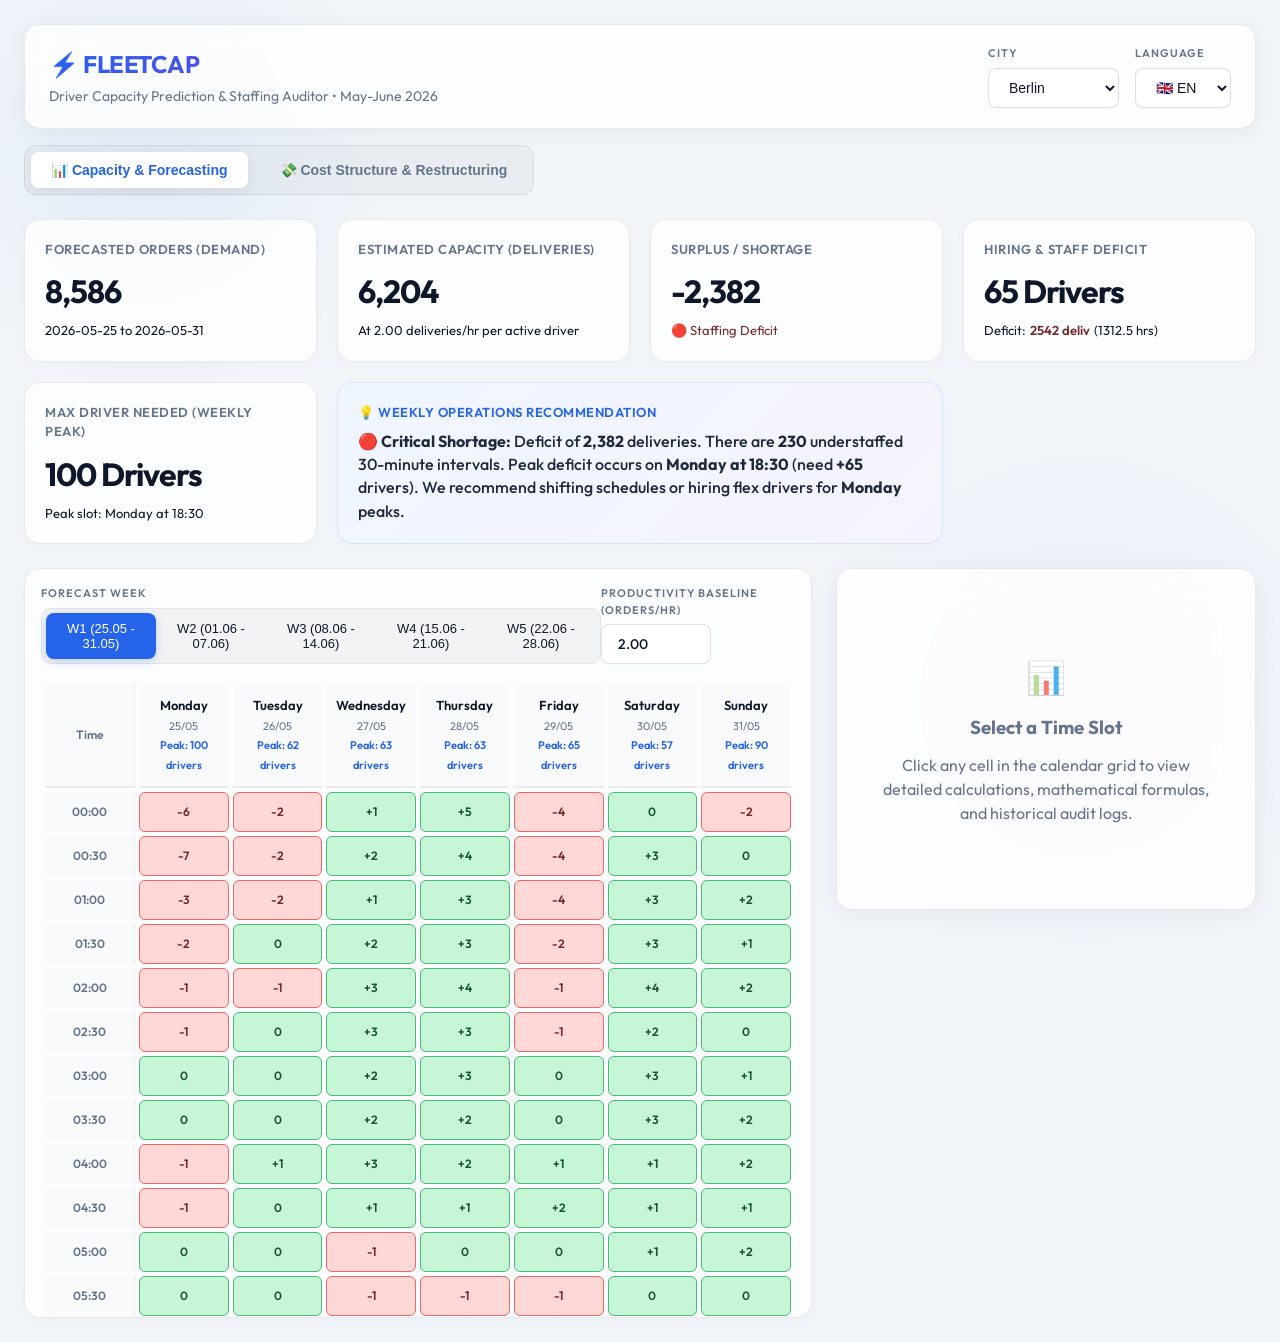
==== commit b02c115f: "Enhance cost structure simulation with capping policies and manual rate inputs" ====
--- a/index.html
+++ b/index.html
@@ -3,7 +3,7 @@
 <head>
   <meta charset="UTF-8">
   <meta name="viewport" content="width=device-width, initial-scale=1.0">
-  <title>FLEETCAP: Driver Capacity Prediction Model</title>
+  <title>FLEETCAP: Driver Capacity & Cost Auditor</title>
   <!-- Google Fonts Outfit & JetBrains Mono for formulas -->
   <link rel="preconnect" href="https://fonts.googleapis.com">
   <link rel="preconnect" href="https://fonts.gstatic.com" crossorigin>
@@ -16,7 +16,7 @@
       --text-main: #0f172a;
       --text-muted: #64748b;
       
-      /* Capacity Colors adapted for Light Mode (Vivid contrast for high visibility) */
+      /* Capacity Colors adapted for Light Mode */
       --color-green-bg: #c6f6d5;
       --color-green-border: #48bb78;
       --color-green-text: #1a5235;
@@ -75,9 +75,9 @@
       background: var(--card-bg);
       border: 1px solid var(--card-border);
       backdrop-filter: blur(12px);
-      padding: 24px;
+      padding: 20px 24px;
       border-radius: 16px;
-      margin-bottom: 24px;
+      margin-bottom: 16px;
       display: flex;
       flex-wrap: wrap;
       justify-content: space-between;
@@ -144,60 +144,35 @@
       background: #fafafa;
     }
 
-    .week-selector {
+    /* Tab Bar styling */
+    .tab-bar {
       display: flex;
-      background: rgba(0, 0, 0, 0.04);
-      padding: 4px;
-      border-radius: 10px;
-      border: 1px solid rgba(0, 0, 0, 0.06);
+      gap: 12px;
+      margin-bottom: 24px;
+      background: rgba(0, 0, 0, 0.03);
+      padding: 6px;
+      border-radius: 12px;
+      border: 1px solid var(--card-border);
+      width: fit-content;
     }
 
-    .week-btn {
+    .tab-btn {
       background: transparent;
       border: none;
-      padding: 8px 14px;
-      font-size: 13px;
-      font-weight: 500;
+      color: var(--text-muted);
+      padding: 10px 20px;
+      font-size: 14px;
+      font-weight: 600;
       border-radius: 8px;
-      box-shadow: none;
-      transition: all 0.2s ease;
-    }
-
-    .week-btn.active {
-      background: var(--accent-color);
-      color: white;
-      box-shadow: 0 2px 8px rgba(37, 99, 235, 0.25);
-    }
-
-    .week-btn:hover:not(.active) {
-      background: rgba(0, 0, 0, 0.03);
-    }
-
-    .toggle-container {
-      display: flex;
-      padding: 4px;
-      gap: 4px;
-      background: rgba(0, 0, 0, 0.04);
-      border: 1px solid rgba(0, 0, 0, 0.06);
+      cursor: pointer;
+      transition: all 0.25s ease;
       box-shadow: none;
     }
 
-    .toggle-btn {
-      background: transparent;
-      border: none;
-      color: var(--text-muted);
-      padding: 6px 12px;
-      font-size: 12px;
-      border-radius: 6px;
-      box-shadow: none;
-      transition: all 0.2s ease;
-    }
-
-    .toggle-btn.active {
+    .tab-btn.active {
       background: #ffffff;
-      color: var(--text-main);
-      font-weight: 600;
-      box-shadow: 0 1px 3px rgba(0,0,0,0.1);
+      color: var(--accent-color);
+      box-shadow: 0 4px 12px rgba(0,0,0,0.06);
     }
 
     /* Warning Banner for Simulation */
@@ -213,6 +188,21 @@
       gap: 12px;
       font-size: 14px;
       box-shadow: 0 2px 8px rgba(245, 158, 11, 0.05);
+    }
+
+    /* Tab Contents */
+    .tab-content {
+      display: none;
+      animation: fadeIn 0.4s ease;
+    }
+
+    .tab-content.active {
+      display: block;
+    }
+
+    @keyframes fadeIn {
+      from { opacity: 0; transform: translateY(6px); }
+      to { opacity: 1; transform: translateY(0); }
     }
 
     /* Metrics Grid */
@@ -394,7 +384,7 @@
       box-shadow: 0 0 12px rgba(15, 23, 42, 0.25);
     }
 
-    /* Sliding Panel (Drawer) in light mode */
+    /* Sliding Panel (Drawer) */
     .auditor-panel {
       width: 420px;
       background: var(--card-bg);
@@ -543,6 +533,256 @@
       opacity: 0.7;
     }
 
+    /* Week Selector Styling */
+    .week-selector {
+      display: flex;
+      background: rgba(0, 0, 0, 0.04);
+      padding: 4px;
+      border-radius: 10px;
+      border: 1px solid rgba(0, 0, 0, 0.06);
+    }
+
+    .week-btn {
+      background: transparent;
+      border: none;
+      padding: 8px 14px;
+      font-size: 13px;
+      font-weight: 500;
+      border-radius: 8px;
+      box-shadow: none;
+      transition: all 0.2s ease;
+    }
+
+    .week-btn.active {
+      background: var(--accent-color);
+      color: white;
+      box-shadow: 0 2px 8px rgba(37, 99, 235, 0.25);
+    }
+
+    .week-btn:hover:not(.active) {
+      background: rgba(0, 0, 0, 0.03);
+    }
+
+    /* COST TAB LAYOUT & STYLES */
+    .cost-tab-layout {
+      display: grid;
+      grid-template-columns: 320px 1fr;
+      gap: 24px;
+      align-items: start;
+    }
+
+    .cost-sidebar {
+      background: var(--card-bg);
+      border: 1px solid var(--card-border);
+      border-radius: 16px;
+      padding: 24px;
+      box-shadow: 0 4px 15px rgba(0,0,0,0.02);
+      display: flex;
+      flex-direction: column;
+      gap: 20px;
+    }
+
+    .cost-main {
+      display: flex;
+      flex-direction: column;
+      gap: 24px;
+    }
+
+    .sim-form-group {
+      display: flex;
+      flex-direction: column;
+      gap: 8px;
+    }
+
+    .sim-form-group label {
+      font-size: 12px;
+      font-weight: 600;
+      color: var(--text-muted);
+      text-transform: uppercase;
+      letter-spacing: 0.5px;
+    }
+
+    .sim-form-group select, .sim-form-group input {
+      width: 100%;
+    }
+
+    /* Cost bars graphic styling */
+    .cost-chart-container {
+      background: var(--card-bg);
+      border: 1px solid var(--card-border);
+      border-radius: 16px;
+      padding: 24px;
+      box-shadow: 0 4px 15px rgba(0,0,0,0.02);
+    }
+
+    .cost-chart-title {
+      font-size: 16px;
+      font-weight: 700;
+      margin-bottom: 20px;
+      display: flex;
+      justify-content: space-between;
+      align-items: center;
+    }
+
+    .cost-bar-row {
+      margin-bottom: 16px;
+    }
+
+    .cost-bar-row:last-child {
+      margin-bottom: 0;
+    }
+
+    .cost-bar-labels {
+      display: flex;
+      justify-content: space-between;
+      font-size: 13.5px;
+      margin-bottom: 6px;
+    }
+
+    .cost-bar-name {
+      font-weight: 600;
+    }
+
+    .cost-bar-val {
+      font-family: var(--font-mono);
+      font-weight: 500;
+    }
+
+    .cost-bar-track {
+      height: 20px;
+      background: rgba(0, 0, 0, 0.05);
+      border-radius: 10px;
+      overflow: hidden;
+      position: relative;
+    }
+
+    .cost-bar-fill {
+      height: 100%;
+      border-radius: 10px;
+      transition: width 0.6s cubic-bezier(0.16, 1, 0.3, 1);
+    }
+
+    .cost-bar-fill.compliant {
+      background: linear-gradient(90deg, #48bb78 0%, #38a169 100%);
+    }
+
+    .cost-bar-fill.exceeds {
+      background: linear-gradient(90deg, #f56565 0%, #e53e3e 100%);
+    }
+
+    .cost-limit-marker {
+      position: absolute;
+      top: 0;
+      bottom: 0;
+      width: 2px;
+      background: #0f172a;
+      z-index: 2;
+    }
+
+    .cost-limit-label {
+      position: absolute;
+      top: -18px;
+      font-size: 10px;
+      font-weight: 700;
+      color: #0f172a;
+      transform: translateX(-50%);
+    }
+
+    /* Restructuring checklist */
+    .checklist-container {
+      background: var(--card-bg);
+      border: 1px solid var(--card-border);
+      border-radius: 16px;
+      padding: 24px;
+      box-shadow: 0 4px 15px rgba(0,0,0,0.02);
+    }
+
+    .checklist-title {
+      font-size: 16px;
+      font-weight: 700;
+      margin-bottom: 16px;
+    }
+
+    .checklist-item {
+      display: flex;
+      align-items: flex-start;
+      gap: 12px;
+      margin-bottom: 12px;
+      font-size: 14px;
+    }
+
+    .checklist-item:last-child {
+      margin-bottom: 0;
+    }
+
+    .checklist-checkbox {
+      margin-top: 4px;
+      min-width: 16px;
+      min-height: 16px;
+      accent-color: var(--accent-color);
+    }
+
+    .checklist-text {
+      color: #1e293b;
+    }
+
+    /* Hierarchy Table in Cost view */
+    .hierarchy-card {
+      background: var(--card-bg);
+      border: 1px solid var(--card-border);
+      border-radius: 16px;
+      padding: 24px;
+      box-shadow: 0 4px 15px rgba(0,0,0,0.02);
+    }
+
+    .hierarchy-table {
+      width: 100%;
+      border-spacing: 0;
+      margin-top: 12px;
+    }
+
+    .hierarchy-table th {
+      text-align: left;
+      padding: 8px 12px;
+      font-size: 11px;
+      text-transform: uppercase;
+      letter-spacing: 0.5px;
+    }
+
+    .hierarchy-table td {
+      padding: 10px 12px;
+      font-size: 13.5px;
+      border-bottom: 1px solid rgba(0,0,0,0.05);
+      height: auto;
+    }
+
+    .hierarchy-table tr:last-child td {
+      border-bottom: none;
+    }
+
+    .status-badge {
+      display: inline-block;
+      padding: 2px 8px;
+      border-radius: 4px;
+      font-size: 11px;
+      font-weight: 600;
+    }
+
+    .status-badge.green {
+      background: #c6f6d5;
+      color: #1a5235;
+    }
+
+    .status-badge.red {
+      background: #fed7d7;
+      color: #742a2a;
+    }
+
+    .status-badge.orange {
+      background: #feebc8;
+      color: #744210;
+    }
+
     /* Scrollbar */
     ::-webkit-scrollbar {
       width: 8px;
@@ -561,6 +801,36 @@
     ::-webkit-scrollbar-thumb:hover {
       background: rgba(0, 0, 0, 0.2);
     }
+
+    .sim-input-row {
+      display: flex;
+      justify-content: space-between;
+      align-items: center;
+      gap: 8px;
+      margin-top: 6px;
+    }
+    .sim-input-row span {
+      font-size: 13px;
+      color: var(--text-muted);
+      font-weight: 500;
+    }
+    .sim-input-row input[type="number"] {
+      background: #ffffff;
+      border: 1px solid rgba(0, 0, 0, 0.12);
+      color: var(--text-main);
+      padding: 6px 10px;
+      border-radius: 6px;
+      font-size: 13px;
+      font-weight: 500;
+      outline: none;
+      box-shadow: 0 1px 2px rgba(0, 0, 0, 0.02);
+      transition: border-color 0.2s ease;
+      width: 80px;
+      text-align: right;
+    }
+    .sim-input-row input[type="number"]:focus {
+      border-color: var(--accent-color);
+    }
   </style>
 </head>
 <body>
@@ -570,26 +840,22 @@
   <header>
     <div class="brand">
       <h1>⚡ FLEETCAP</h1>
-      <p>Driver Capacity Prediction & Staffing Auditor • May-June 2026</p>
+      <p id="app-subtitle">Driver Capacity Prediction & Staffing Auditor • May-June 2026</p>
     </div>
     <div class="controls">
       <div class="control-group">
-        <span class="control-label">City</span>
+        <span class="control-label" id="label-city">City</span>
         <select id="city-selector">
           <!-- Dynamically populated -->
         </select>
       </div>
 
       <div class="control-group">
-        <span class="control-label">Forecast Week</span>
-        <div class="week-selector" id="week-selector">
-          <!-- Dynamically populated -->
-        </div>
-      </div>
-
-      <div class="control-group">
-        <span class="control-label">Productivity Baseline (orders/hr)</span>
-        <input type="number" id="productivity-input" value="2.00" step="0.05" min="0.1" max="10.0" style="width: 110px; font-family: inherit;">
+        <span class="control-label" id="lang-label">Language</span>
+        <select id="lang-selector">
+          <option value="en" selected>🇬🇧 EN</option>
+          <option value="ro">🇷🇴 RO</option>
+        </select>
       </div>
     </div>
   </header>
@@ -600,116 +866,273 @@
     <div id="banner-text">Warning Text</div>
   </div>
 
-  <!-- Summary Cards -->
-  <div class="metrics-grid">
-    <div class="metric-card">
-      <div class="metric-header">Forecasted Orders (Demand)</div>
-      <div class="metric-value" id="stat-forecast-demand">0</div>
-      <div class="metric-sub" id="stat-forecast-date-range">dates</div>
+  <!-- Tab selector bar -->
+  <div class="tab-bar">
+    <button class="tab-btn active" id="tab-forecast-btn" onclick="switchTab('forecast')">📊 Capacity & Forecasting</button>
+    <button class="tab-btn" id="tab-cost-btn" onclick="switchTab('cost')">💸 Cost Structure & Restructuring</button>
+  </div>
+
+  <!-- TAB 1: FORECAST & CAPACITY -->
+  <div class="tab-content active" id="tab-forecast-content">
+    <!-- Summary Cards -->
+    <div class="metrics-grid">
+      <div class="metric-card">
+        <div class="metric-header" id="metric-header-demand">Forecasted Orders (Demand)</div>
+        <div class="metric-value" id="stat-forecast-demand">0</div>
+        <div class="metric-sub" id="stat-forecast-date-range">dates</div>
+      </div>
+
+      <div class="metric-card">
+        <div class="metric-header" id="metric-header-capacity">Estimated Capacity (Deliveries)</div>
+        <div class="metric-value" id="stat-estimated-capacity">0</div>
+        <div class="metric-sub" id="stat-productivity-rate">Rate info</div>
+      </div>
+
+      <div class="metric-card">
+        <div class="metric-header" id="metric-header-surplus">Surplus / Shortage</div>
+        <div class="metric-value" id="stat-net-surplus">0</div>
+        <div class="metric-sub" id="stat-net-surplus-status">Status</div>
+      </div>
+
+      <div class="metric-card">
+        <div class="metric-header" id="metric-header-hiring">Hiring & Staff Deficit</div>
+        <div class="metric-value" id="stat-hiring-deficit">0 Drivers</div>
+        <div class="metric-sub" id="stat-hiring-sub">0 deliveries deficit</div>
+      </div>
+
+      <div class="metric-card">
+        <div class="metric-header" id="metric-header-peak">Max Driver Needed (Weekly Peak)</div>
+        <div class="metric-value" id="stat-max-drivers">0 Drivers</div>
+        <div class="metric-sub" id="stat-max-drivers-time">Peak slot info</div>
+      </div>
+
+      <div class="metric-card recommendation-card">
+        <div class="metric-header" id="metric-header-rec" style="color: #2563eb;">💡 Weekly Operations Recommendation</div>
+        <div class="metric-value" style="font-size: 16px; font-weight: 500; letter-spacing: 0; line-height: 1.45; margin-top: 8px; color: #1e293b;" id="stat-staffing-rec">
+          Calculating recommendation...
+        </div>
+      </div>
     </div>
 
-    <div class="metric-card">
-      <div class="metric-header">Estimated Capacity (Deliveries)</div>
-      <div class="metric-value" id="stat-estimated-capacity">0</div>
-      <div class="metric-sub" id="stat-productivity-rate">Rate info</div>
-    </div>
+    <!-- Calendar Table and Auditor Panel -->
+    <div class="dashboard-container">
+      <div class="grid-container">
+        <!-- Sub-controls inside the card -->
+        <div style="display: flex; justify-content: space-between; align-items: center; margin-bottom: 16px;">
+          <div class="control-group">
+            <span class="control-label" id="label-week">Forecast Week</span>
+            <div class="week-selector" id="week-selector">
+              <!-- Dynamically populated -->
+            </div>
+          </div>
+          <div class="control-group">
+            <span class="control-label" id="label-productivity">Productivity Baseline (orders/hr)</span>
+            <input type="number" id="productivity-input" value="2.00" step="0.05" min="0.1" max="10.0" style="width: 110px; font-family: inherit;">
+          </div>
+        </div>
 
-    <div class="metric-card">
-      <div class="metric-header">Surplus / Shortage</div>
-      <div class="metric-value" id="stat-net-surplus">0</div>
-      <div class="metric-sub" id="stat-net-surplus-status">Status</div>
-    </div>
+        <table id="calendar-grid">
+          <thead>
+            <tr id="grid-header-row"></tr>
+          </thead>
+          <tbody id="grid-body"></tbody>
+        </table>
+      </div>
 
-    <div class="metric-card">
-      <div class="metric-header">Hiring & Staff Deficit</div>
-      <div class="metric-value" id="stat-hiring-deficit">0 Drivers</div>
-      <div class="metric-sub" id="stat-hiring-sub">0 deliveries deficit</div>
-    </div>
+      <!-- Auditing Side-Drawer Panel -->
+      <div class="auditor-panel" id="auditor-panel">
+        <!-- Default state -->
+        <div class="placeholder-panel" id="panel-placeholder">
+          <div class="placeholder-icon">📊</div>
+          <h3>Select a Time Slot</h3>
+          <p>Click any cell in the calendar grid to view detailed calculations, mathematical formulas, and historical audit logs.</p>
+        </div>
 
-    <div class="metric-card">
-      <div class="metric-header">Max Driver Needed (Weekly Peak)</div>
-      <div class="metric-value" id="stat-max-drivers">0 Drivers</div>
-      <div class="metric-sub" id="stat-max-drivers-time">Peak slot info</div>
-    </div>
+        <!-- Detail contents -->
+        <div class="panel-content" id="panel-content" style="display: none;">
+          <div class="panel-header">
+            <div>
+              <h2 id="panel-title-time">Slot Details</h2>
+              <span id="panel-title-date" style="font-size: 13px; color: var(--text-muted);">Monday, June 01</span>
+            </div>
+            <button class="close-panel-btn" id="close-panel-btn">×</button>
+          </div>
 
-    <div class="metric-card recommendation-card">
-      <div class="metric-header" style="color: #2563eb;">💡 Weekly Operations Recommendation</div>
-      <div class="metric-value" style="font-size: 16px; font-weight: 500; letter-spacing: 0; line-height: 1.45; margin-top: 8px; color: #1e293b;" id="stat-staffing-rec">
-        Calculating recommendation...
+          <div>
+            <div class="panel-section-title" id="panel-sec-metrics">Operational metrics</div>
+            <div class="detail-row">
+              <span class="detail-label" id="label-val-demand">Forecasted Demand (June)</span>
+              <span class="detail-val highlight" id="panel-val-demand">0</span>
+            </div>
+            <div class="detail-row">
+              <span class="detail-label" id="label-val-historical">Historical Completions (May)</span>
+              <span class="detail-val" id="panel-val-historical-completions">0</span>
+            </div>
+            <div class="detail-row">
+              <span class="detail-label" id="label-val-active">Estimated Active Drivers</span>
+              <span class="detail-val highlight" id="panel-val-active-drivers">0</span>
+            </div>
+            <div class="detail-row">
+              <span class="detail-label" id="label-val-capacity">Total Delivery Capacity</span>
+              <span class="detail-val" id="panel-val-capacity">0</span>
+            </div>
+            <div class="detail-row">
+              <span class="detail-label" id="label-val-balance">Capacity Net Balance</span>
+              <span class="detail-val highlight" id="panel-val-balance">0</span>
+            </div>
+            <div class="detail-row">
+              <span class="detail-label" id="label-val-drivers-needed">Drivers Needed</span>
+              <span class="detail-val" id="panel-val-drivers-needed">0</span>
+            </div>
+            <div class="detail-row">
+              <span class="detail-label" id="label-val-utilization">Capacity Utilization</span>
+              <span class="detail-val highlight" id="panel-val-utilization">0%</span>
+            </div>
+          </div>
+
+          <div>
+            <div class="panel-section-title" id="panel-sec-math">Mathematical audit path</div>
+            <div class="math-box" id="panel-math-box"></div>
+          </div>
+
+          <div>
+            <div class="panel-section-title" id="panel-sec-explanation">Explanation</div>
+            <div class="explanation-box" id="panel-explanation-text"></div>
+          </div>
+        </div>
       </div>
     </div>
   </div>
 
-  <!-- Calendar Table and Auditor Panel -->
-  <div class="dashboard-container">
-    <div class="grid-container">
-      <table id="calendar-grid">
-        <thead>
-          <tr id="grid-header-row"></tr>
-        </thead>
-        <tbody id="grid-body"></tbody>
-      </table>
-    </div>
-
-    <!-- Auditing Side-Drawer Panel -->
-    <div class="auditor-panel" id="auditor-panel">
-      <!-- Default state -->
-      <div class="placeholder-panel" id="panel-placeholder">
-        <div class="placeholder-icon">📊</div>
-        <h3>Select a Time Slot</h3>
-        <p>Click any cell in the calendar grid to view detailed calculations, mathematical formulas, and historical audit logs.</p>
-      </div>
-
-      <!-- Detail contents -->
-      <div class="panel-content" id="panel-content" style="display: none;">
-        <div class="panel-header">
-          <div>
-            <h2 id="panel-title-time">Slot Details</h2>
-            <span id="panel-title-date" style="font-size: 13px; color: var(--text-muted);">Monday, June 01</span>
-          </div>
-          <button class="close-panel-btn" id="close-panel-btn">×</button>
+  <!-- TAB 2: COST & RESTRICTURING -->
+  <div class="tab-content" id="tab-cost-content">
+    <div class="cost-tab-layout">
+      <!-- Sidebar Control Panel -->
+      <div class="cost-sidebar">
+        <div class="panel-section-title" id="cost-label-controls">Simulation controls</div>
+        
+        <div class="sim-form-group">
+          <label id="cost-label-policy">Mileage Capping Policy</label>
+          <select id="cost-policy-selector" onchange="runCostSimulation()">
+            <option value="standard" selected>Standard (Pay all Km)</option>
+            <option value="policy-a">Plan A (No Km in Red)</option>
+            <option value="policy-b">Plan B (Cap Km to Margin)</option>
+          </select>
+          <div id="policy-explanation-text" class="explanation-box" style="margin-top: 8px; font-size: 12.5px; border-left-color: #f59e0b; background: rgba(245, 158, 11, 0.04); display: none;"></div>
         </div>
 
-        <div>
-          <div class="panel-section-title">Operational metrics</div>
-          <div class="detail-row">
-            <span class="detail-label">Forecasted Demand (June)</span>
-            <span class="detail-val highlight" id="panel-val-demand">0</span>
+        <div class="sim-form-group">
+          <label id="cost-label-commission">Revenue Share Model</label>
+          <select id="cost-commission-selector" onchange="runCostSimulation()">
+            <option value="flat-8" selected>Flat Percentage Share</option>
+            <option value="tiered">Progressive Tiers</option>
+          </select>
+          
+          <div id="flat-inputs-container" style="margin-top: 8px;">
+            <div class="sim-input-row">
+              <span id="lbl-flat-share">Flat Share %</span>
+              <input type="number" id="input-flat-rate" value="8.0" step="0.5" min="0.0" max="100.0" oninput="runCostSimulation()">
+            </div>
           </div>
-          <div class="detail-row">
-            <span class="detail-label">Historical Completions (May)</span>
-            <span class="detail-val" id="panel-val-historical-completions">0</span>
-          </div>
-          <div class="detail-row">
-            <span class="detail-label">Estimated Active Drivers</span>
-            <span class="detail-val highlight" id="panel-val-active-drivers">0</span>
-          </div>
-          <div class="detail-row">
-            <span class="detail-label">Total Delivery Capacity</span>
-            <span class="detail-val" id="panel-val-capacity">0</span>
-          </div>
-          <div class="detail-row">
-            <span class="detail-label">Capacity Net Balance</span>
-            <span class="detail-val highlight" id="panel-val-balance">0</span>
-          </div>
-          <div class="detail-row">
-            <span class="detail-label">Drivers Needed</span>
-            <span class="detail-val" id="panel-val-drivers-needed">0</span>
-          </div>
-          <div class="detail-row">
-            <span class="detail-label">Capacity Utilization</span>
-            <span class="detail-val highlight" id="panel-val-utilization">0%</span>
+          
+          <div id="progressive-inputs-container" style="margin-top: 8px; display: none;">
+            <div class="sim-input-row">
+              <span id="lbl-prog-t1">Umsatz &lt; 400 EUR</span>
+              <input type="number" id="input-prog-t1" value="8.0" step="0.5" min="0.0" max="100.0" oninput="runCostSimulation()">
+            </div>
+            <div class="sim-input-row">
+              <span id="lbl-prog-t2">Umsatz 400-800 EUR</span>
+              <input type="number" id="input-prog-t2" value="10.0" step="0.5" min="0.0" max="100.0" oninput="runCostSimulation()">
+            </div>
+            <div class="sim-input-row">
+              <span id="lbl-prog-t3">Umsatz 800-1200 EUR</span>
+              <input type="number" id="input-prog-t3" value="12.0" step="0.5" min="0.0" max="100.0" oninput="runCostSimulation()">
+            </div>
+            <div class="sim-input-row">
+              <span id="lbl-prog-t4">Umsatz &gt; 1200 EUR</span>
+              <input type="number" id="input-prog-t4" value="15.0" step="0.5" min="0.0" max="100.0" oninput="runCostSimulation()">
+            </div>
           </div>
         </div>
 
-        <div>
-          <div class="panel-section-title">Mathematical audit path</div>
-          <div class="math-box" id="panel-math-box"></div>
+        <hr style="border: 1px solid rgba(0,0,0,0.06);">
+
+        <div class="panel-section-title" id="cost-label-summary">City aggregates</div>
+        
+        <div class="detail-row">
+          <span class="detail-label" id="cost-lbl-hours">Total Active Hours</span>
+          <span class="detail-val" id="cost-val-hours">0 h</span>
+        </div>
+        <div class="detail-row">
+          <span class="detail-label" id="cost-lbl-tph">Average Trips/Hr</span>
+          <span class="detail-val" id="cost-val-tph">0.00</span>
+        </div>
+        <div class="detail-row">
+          <span class="detail-label" id="cost-lbl-kph">Average Km/Hr</span>
+          <span class="detail-val" id="cost-val-kph">0.00</span>
+        </div>
+      </div>
+
+      <!-- Main Cost Analytics -->
+      <div class="cost-main">
+        <!-- KPI Cards Grid -->
+        <div class="metrics-grid" style="margin-bottom: 0;">
+          <div class="metric-card">
+            <div class="metric-header" id="cost-lbl-avg-cost">Avg Cost per Employee/Hour</div>
+            <div class="metric-value" id="cost-val-avg-cost">0.00 EUR</div>
+            <div class="metric-sub" id="cost-val-avg-cost-status">Status</div>
+          </div>
+          
+          <div class="metric-card">
+            <div class="metric-header" id="cost-lbl-target">Restructuring Target</div>
+            <div class="metric-value" style="color: #2563eb;">22.50 EUR</div>
+            <div class="metric-sub" id="cost-lbl-target-sub">Maximum limit/hour</div>
+          </div>
+
+          <div class="metric-card" style="background: linear-gradient(135deg, #f0fdf4 0%, #f0fdf4 100%); border-color: rgba(72,187,120,0.15);">
+            <div class="metric-header" id="cost-lbl-profit">Simulated Gewerbe Net Profit</div>
+            <div class="metric-value" id="cost-val-profit" style="color: #166534;">0.00 EUR</div>
+            <div class="metric-sub" id="cost-val-savings">Savings info</div>
+          </div>
         </div>
 
-        <div>
-          <div class="panel-section-title">Explanation</div>
-          <div class="explanation-box" id="panel-explanation-text"></div>
+        <!-- Cost Bars Visual Chart -->
+        <div class="cost-chart-container">
+          <div class="cost-chart-title">
+            <span id="cost-lbl-chart-title">Contract & Vehicle Cost per Hour Comparison</span>
+            <span style="font-size: 12px; font-weight: 500; color: var(--text-muted);" id="cost-lbl-limit-info">Target: ≤ 22.50 EUR (Solid Line)</span>
+          </div>
+          <div id="cost-bars-list">
+            <!-- Dynamically populated -->
+          </div>
+        </div>
+
+        <!-- Restructuring Plan specific to City -->
+        <div class="checklist-container">
+          <div class="checklist-title" id="cost-lbl-plan-title">Fleet Restructuring Action Plan</div>
+          <div id="cost-action-list">
+            <!-- Dynamically populated -->
+          </div>
+        </div>
+
+        <!-- Hierarchy of Rationality -->
+        <div class="hierarchy-card">
+          <div class="checklist-title" id="cost-lbl-hierarchy-title">Hierarchy of Hiring Rationality</div>
+          <table class="hierarchy-table">
+            <thead>
+              <tr>
+                <th style="width: 50px;">Poz</th>
+                <th id="cost-th-contract">Contract type</th>
+                <th id="cost-th-vehicle">Vehicle</th>
+                <th id="cost-th-tax">Tax Rate</th>
+                <th id="cost-th-est-cost">Est. Cost/Hour</th>
+                <th id="cost-th-status">Status (Cap 22.50)</th>
+              </tr>
+            </thead>
+            <tbody id="cost-hierarchy-body">
+              <!-- Filled in JS -->
+            </tbody>
+          </table>
         </div>
       </div>
     </div>
@@ -722,6 +1145,8 @@
     let currentWeekIdx = 0; // 0-indexed (Week 1 = 0)
     let currentProductivity = 2.0;
     let activeCellId = null;
+    let currentLang = 'en';
+    let activeTab = 'forecast';
 
     const WEEKDAYS = ['Monday', 'Tuesday', 'Wednesday', 'Thursday', 'Friday', 'Saturday', 'Sunday'];
 
@@ -732,10 +1157,24188 @@
       TIME_SLOTS.push(`${hStr}:30`);
     }
 
+    // Embed the python-generated COST_DB
+    const COST_DB = {
+  "Augsburg": {
+    "salaries_name": "Augsburg",
+    "total_hours": 5117.00203950996,
+    "avg_cost_hour": 26.328390850119067,
+    "tph": 1.7916740953415746,
+    "kph": 10.377742590285445,
+    "total_fare": 77714.73999999999,
+    "total_mileage": 10128.92,
+    "driver_weeks": 338,
+    "mix": [
+      {
+        "contract": "Minijob",
+        "vehicle": "Bicycle",
+        "hours": 116.00007212829642,
+        "trips": 230,
+        "tph": 1.9827573878197189,
+        "kph": 5.872841175879059,
+        "cost_hour": 24.80989648479075
+      },
+      {
+        "contract": "Minijob",
+        "vehicle": "Car",
+        "hours": 417.9998957338668,
+        "trips": 759,
+        "tph": 1.815789926615776,
+        "kph": 10.214619772820347,
+        "cost_hour": 27.92017998718951
+      },
+      {
+        "contract": "TZ",
+        "vehicle": "Bicycle",
+        "hours": 161.99989614931155,
+        "trips": 202,
+        "tph": 1.246914379585906,
+        "kph": 5.635620896685864,
+        "cost_hour": 23.222489287244965
+      },
+      {
+        "contract": "TZ",
+        "vehicle": "Car",
+        "hours": 4266.002336623203,
+        "trips": 7604,
+        "tph": 1.7824650340016042,
+        "kph": 10.818566507521444,
+        "cost_hour": 26.496294477058456
+      },
+      {
+        "contract": "Werkstundent",
+        "vehicle": "Bicycle",
+        "hours": 154.9998388752833,
+        "trips": 373,
+        "tph": 2.406454114446693,
+        "kph": 7.012716967238934,
+        "cost_hour": 21.797136000223748
+      }
+    ],
+    "driver_weeks_data": [
+      [
+        638.33,
+        77.61
+      ],
+      [
+        170.15,
+        20.35
+      ],
+      [
+        137.42,
+        11.85
+      ],
+      [
+        429.73,
+        56.6
+      ],
+      [
+        293.27,
+        36.09
+      ],
+      [
+        81.88,
+        10.93
+      ],
+      [
+        76.59,
+        8.25
+      ],
+      [
+        9.33,
+        1.67
+      ],
+      [
+        8.84,
+        1.52
+      ],
+      [
+        6.67,
+        0.92
+      ],
+      [
+        5.64,
+        0.63
+      ],
+      [
+        5.84,
+        0.44
+      ],
+      [
+        10.38,
+        1.65
+      ],
+      [
+        8.01,
+        0.93
+      ],
+      [
+        480.03,
+        56.4
+      ],
+      [
+        10.11,
+        1.84
+      ],
+      [
+        12.61,
+        1.98
+      ],
+      [
+        27.66,
+        4.27
+      ],
+      [
+        35.71,
+        6.05
+      ],
+      [
+        175.23,
+        22.69
+      ],
+      [
+        455.62,
+        56.38
+      ],
+      [
+        197.24,
+        23.14
+      ],
+      [
+        726.53,
+        91.54
+      ],
+      [
+        669.05,
+        85.19
+      ],
+      [
+        554.77,
+        69.39
+      ],
+      [
+        819.01,
+        103.26
+      ],
+      [
+        1199.94,
+        151.21
+      ],
+      [
+        687.13,
+        89.74
+      ],
+      [
+        740.02,
+        93.33
+      ],
+      [
+        290.41,
+        38.38
+      ],
+      [
+        461.18,
+        56.2
+      ],
+      [
+        83.41,
+        10.56
+      ],
+      [
+        277.5,
+        35.64
+      ],
+      [
+        119.38,
+        10.98
+      ],
+      [
+        3.72,
+        0.43
+      ],
+      [
+        8.24,
+        1.01
+      ],
+      [
+        87.09,
+        11.83
+      ],
+      [
+        8.55,
+        1.06
+      ],
+      [
+        12.34,
+        1.93
+      ],
+      [
+        6.5,
+        0.58
+      ],
+      [
+        32.46,
+        6.25
+      ],
+      [
+        20.75,
+        2.59
+      ],
+      [
+        37.38,
+        7.01
+      ],
+      [
+        37.83,
+        5.05
+      ],
+      [
+        123.82,
+        14.8
+      ],
+      [
+        355.58,
+        45.48
+      ],
+      [
+        656.1,
+        87.58
+      ],
+      [
+        381.72,
+        46.93
+      ],
+      [
+        577.06,
+        77.34
+      ],
+      [
+        539.55,
+        71.2
+      ],
+      [
+        437.91,
+        56.86
+      ],
+      [
+        714.48,
+        90.34
+      ],
+      [
+        657.86,
+        83.44
+      ],
+      [
+        777.24,
+        97.99
+      ],
+      [
+        1117.93,
+        139.42
+      ],
+      [
+        396.11,
+        49.72
+      ],
+      [
+        271.27,
+        24.96
+      ],
+      [
+        176.31,
+        23.13
+      ],
+      [
+        272.6,
+        34.71
+      ],
+      [
+        34.14,
+        5.17
+      ],
+      [
+        25.3,
+        3.93
+      ],
+      [
+        18.31,
+        3.24
+      ],
+      [
+        11.4,
+        1.32
+      ],
+      [
+        6.39,
+        0.56
+      ],
+      [
+        12.85,
+        2.49
+      ],
+      [
+        156.58,
+        18.18
+      ],
+      [
+        10.52,
+        1.51
+      ],
+      [
+        15.78,
+        2.35
+      ],
+      [
+        16.62,
+        2.72
+      ],
+      [
+        656.89,
+        84.41
+      ],
+      [
+        38.33,
+        6.47
+      ],
+      [
+        131.75,
+        16.53
+      ],
+      [
+        66.68,
+        7.64
+      ],
+      [
+        992.81,
+        123.05
+      ],
+      [
+        487.38,
+        57.64
+      ],
+      [
+        588.92,
+        74.64
+      ],
+      [
+        806.2,
+        101.39
+      ],
+      [
+        386.94,
+        46.2
+      ],
+      [
+        766.0,
+        95.9
+      ],
+      [
+        526.03,
+        63.93
+      ],
+      [
+        665.01,
+        78.56
+      ],
+      [
+        460.82,
+        71.68
+      ],
+      [
+        407.71,
+        57.77
+      ],
+      [
+        604.28,
+        86.54
+      ],
+      [
+        187.07,
+        29.11
+      ],
+      [
+        611.62,
+        94.96
+      ],
+      [
+        140.25,
+        21.19
+      ],
+      [
+        90.18,
+        11.67
+      ],
+      [
+        300.1,
+        43.99
+      ],
+      [
+        261.37,
+        36.5
+      ],
+      [
+        475.69,
+        68.13
+      ],
+      [
+        16.78,
+        3.42
+      ],
+      [
+        44.69,
+        3.1
+      ],
+      [
+        498.21,
+        73.11
+      ],
+      [
+        155.89,
+        23.57
+      ],
+      [
+        76.67,
+        11.62
+      ],
+      [
+        102.51,
+        14.29
+      ],
+      [
+        6.88,
+        1.3
+      ],
+      [
+        9.68,
+        2.19
+      ],
+      [
+        4.7,
+        0.27
+      ],
+      [
+        8.49,
+        1.05
+      ],
+      [
+        9.39,
+        1.25
+      ],
+      [
+        13.62,
+        2.22
+      ],
+      [
+        112.97,
+        21.73
+      ],
+      [
+        329.43,
+        43.07
+      ],
+      [
+        183.93,
+        23.27
+      ],
+      [
+        555.93,
+        78.65
+      ],
+      [
+        515.0,
+        66.87
+      ],
+      [
+        530.15,
+        69.52
+      ],
+      [
+        201.21,
+        24.67
+      ],
+      [
+        46.79,
+        5.31
+      ],
+      [
+        369.09,
+        33.2
+      ],
+      [
+        26.38,
+        2.99
+      ],
+      [
+        4.3,
+        0.4
+      ],
+      [
+        30.11,
+        4.78
+      ],
+      [
+        13.38,
+        2.18
+      ],
+      [
+        9.17,
+        1.21
+      ],
+      [
+        8.52,
+        1.06
+      ],
+      [
+        138.49,
+        16.58
+      ],
+      [
+        16.31,
+        1.94
+      ],
+      [
+        12.25,
+        1.91
+      ],
+      [
+        8.3,
+        0.99
+      ],
+      [
+        50.47,
+        7.99
+      ],
+      [
+        22.9,
+        3.44
+      ],
+      [
+        13.19,
+        2.12
+      ],
+      [
+        14.2,
+        2.35
+      ],
+      [
+        13.88,
+        2.26
+      ],
+      [
+        49.94,
+        7.84
+      ],
+      [
+        575.33,
+        75.06
+      ],
+      [
+        69.43,
+        9.84
+      ],
+      [
+        496.92,
+        65.14
+      ],
+      [
+        385.5,
+        49.29
+      ],
+      [
+        403.48,
+        50.72
+      ],
+      [
+        586.91,
+        76.22
+      ],
+      [
+        859.91,
+        111.44
+      ],
+      [
+        346.31,
+        45.82
+      ],
+      [
+        299.07,
+        37.28
+      ],
+      [
+        88.19,
+        8.82
+      ],
+      [
+        49.81,
+        5.92
+      ],
+      [
+        29.74,
+        3.13
+      ],
+      [
+        184.74,
+        23.52
+      ],
+      [
+        9.81,
+        1.22
+      ],
+      [
+        33.07,
+        4.9
+      ],
+      [
+        11.06,
+        1.65
+      ],
+      [
+        387.73,
+        48.53
+      ],
+      [
+        98.73,
+        13.36
+      ],
+      [
+        10.98,
+        1.62
+      ],
+      [
+        29.29,
+        4.02
+      ],
+      [
+        12.73,
+        2.02
+      ],
+      [
+        9.32,
+        1.23
+      ],
+      [
+        13.48,
+        2.18
+      ],
+      [
+        39.64,
+        6.38
+      ],
+      [
+        16.34,
+        2.83
+      ],
+      [
+        428.6,
+        53.21
+      ],
+      [
+        54.42,
+        7.59
+      ],
+      [
+        470.85,
+        59.62
+      ],
+      [
+        206.5,
+        26.76
+      ],
+      [
+        720.19,
+        91.58
+      ],
+      [
+        536.65,
+        69.42
+      ],
+      [
+        574.63,
+        73.58
+      ],
+      [
+        450.54,
+        56.83
+      ],
+      [
+        744.94,
+        98.18
+      ],
+      [
+        479.82,
+        58.61
+      ],
+      [
+        433.07,
+        59.03
+      ],
+      [
+        196.42,
+        23.37
+      ],
+      [
+        35.6,
+        5.66
+      ],
+      [
+        113.96,
+        12.97
+      ],
+      [
+        630.24,
+        83.42
+      ],
+      [
+        205.05,
+        26.32
+      ],
+      [
+        637.77,
+        82.97
+      ],
+      [
+        578.52,
+        79.36
+      ],
+      [
+        172.39,
+        16.25
+      ],
+      [
+        9.11,
+        1.2
+      ],
+      [
+        112.06,
+        14.84
+      ],
+      [
+        9.17,
+        1.21
+      ],
+      [
+        12.51,
+        1.98
+      ],
+      [
+        11.06,
+        1.64
+      ],
+      [
+        13.96,
+        2.3
+      ],
+      [
+        7.54,
+        1.12
+      ],
+      [
+        40.23,
+        5.05
+      ],
+      [
+        13.85,
+        1.91
+      ],
+      [
+        8.76,
+        1.1
+      ],
+      [
+        26.72,
+        4.33
+      ],
+      [
+        18.16,
+        3.26
+      ],
+      [
+        15.03,
+        2.54
+      ],
+      [
+        13.06,
+        2.07
+      ],
+      [
+        40.78,
+        6.64
+      ],
+      [
+        20.19,
+        2.8
+      ],
+      [
+        191.98,
+        24.24
+      ],
+      [
+        258.05,
+        31.36
+      ],
+      [
+        348.21,
+        44.34
+      ],
+      [
+        410.38,
+        54.65
+      ],
+      [
+        637.41,
+        81.41
+      ],
+      [
+        246.57,
+        31.48
+      ],
+      [
+        476.9,
+        62.89
+      ],
+      [
+        730.21,
+        96.19
+      ],
+      [
+        395.93,
+        50.08
+      ],
+      [
+        970.27,
+        132.86
+      ],
+      [
+        538.61,
+        73.12
+      ],
+      [
+        143.11,
+        18.02
+      ],
+      [
+        232.72,
+        29.76
+      ],
+      [
+        377.66,
+        48.49
+      ],
+      [
+        661.66,
+        85.89
+      ],
+      [
+        160.1,
+        21.33
+      ],
+      [
+        205.12,
+        26.87
+      ],
+      [
+        245.49,
+        32.86
+      ],
+      [
+        83.58,
+        12.45
+      ],
+      [
+        57.06,
+        5.68
+      ],
+      [
+        39.98,
+        7.05
+      ],
+      [
+        166.93,
+        20.97
+      ],
+      [
+        313.77,
+        41.07
+      ],
+      [
+        21.89,
+        2.32
+      ],
+      [
+        20.29,
+        3.15
+      ],
+      [
+        27.78,
+        4.59
+      ],
+      [
+        10.78,
+        2.04
+      ],
+      [
+        56.76,
+        6.24
+      ],
+      [
+        11.68,
+        2.29
+      ],
+      [
+        11.28,
+        1.29
+      ],
+      [
+        15.64,
+        2.69
+      ],
+      [
+        27.6,
+        4.52
+      ],
+      [
+        234.69,
+        30.55
+      ],
+      [
+        525.68,
+        71.35
+      ],
+      [
+        812.66,
+        112.91
+      ],
+      [
+        134.34,
+        18.0
+      ],
+      [
+        880.26,
+        116.4
+      ],
+      [
+        488.32,
+        66.26
+      ],
+      [
+        656.25,
+        86.08
+      ],
+      [
+        342.57,
+        46.59
+      ],
+      [
+        467.9,
+        64.84
+      ],
+      [
+        118.7,
+        14.53
+      ],
+      [
+        248.91,
+        32.31
+      ],
+      [
+        389.8,
+        48.43
+      ],
+      [
+        278.7,
+        26.56
+      ],
+      [
+        140.98,
+        18.11
+      ],
+      [
+        14.51,
+        2.45
+      ],
+      [
+        10.31,
+        1.48
+      ],
+      [
+        11.49,
+        1.05
+      ],
+      [
+        24.18,
+        3.75
+      ],
+      [
+        37.61,
+        5.03
+      ],
+      [
+        43.77,
+        5.81
+      ],
+      [
+        43.8,
+        5.82
+      ],
+      [
+        9.78,
+        1.34
+      ],
+      [
+        36.16,
+        6.35
+      ],
+      [
+        9.23,
+        1.2
+      ],
+      [
+        14.34,
+        2.38
+      ],
+      [
+        22.83,
+        3.07
+      ],
+      [
+        15.81,
+        2.72
+      ],
+      [
+        15.78,
+        2.71
+      ],
+      [
+        14.09,
+        2.32
+      ],
+      [
+        66.28,
+        7.94
+      ],
+      [
+        12.83,
+        1.1
+      ],
+      [
+        198.68,
+        27.03
+      ],
+      [
+        186.82,
+        25.05
+      ],
+      [
+        30.75,
+        4.32
+      ],
+      [
+        33.32,
+        4.88
+      ],
+      [
+        847.56,
+        110.29
+      ],
+      [
+        312.28,
+        42.05
+      ],
+      [
+        343.85,
+        45.2
+      ],
+      [
+        610.88,
+        80.45
+      ],
+      [
+        411.92,
+        51.64
+      ],
+      [
+        623.75,
+        85.94
+      ],
+      [
+        532.49,
+        70.62
+      ],
+      [
+        440.35,
+        56.31
+      ],
+      [
+        568.44,
+        74.97
+      ],
+      [
+        78.5,
+        10.94
+      ],
+      [
+        102.93,
+        12.08
+      ],
+      [
+        582.37,
+        74.51
+      ],
+      [
+        50.68,
+        6.78
+      ],
+      [
+        410.31,
+        57.04
+      ],
+      [
+        255.88,
+        33.96
+      ],
+      [
+        574.22,
+        75.78
+      ],
+      [
+        50.97,
+        6.12
+      ],
+      [
+        14.45,
+        2.43
+      ],
+      [
+        11.82,
+        1.04
+      ],
+      [
+        8.44,
+        1.03
+      ],
+      [
+        292.06,
+        38.22
+      ],
+      [
+        9.16,
+        1.19
+      ],
+      [
+        11.31,
+        1.69
+      ],
+      [
+        11.74,
+        1.79
+      ],
+      [
+        128.9,
+        15.34
+      ],
+      [
+        10.49,
+        1.49
+      ],
+      [
+        20.48,
+        2.88
+      ],
+      [
+        14.83,
+        2.49
+      ],
+      [
+        16.14,
+        2.79
+      ],
+      [
+        31.18,
+        5.33
+      ],
+      [
+        818.11,
+        109.8
+      ],
+      [
+        145.26,
+        18.45
+      ],
+      [
+        432.98,
+        53.77
+      ],
+      [
+        793.55,
+        106.93
+      ],
+      [
+        783.8,
+        107.11
+      ],
+      [
+        133.97,
+        11.57
+      ],
+      [
+        118.49,
+        16.85
+      ],
+      [
+        190.76,
+        25.27
+      ],
+      [
+        270.43,
+        35.16
+      ],
+      [
+        303.12,
+        41.26
+      ],
+      [
+        413.2,
+        56.39
+      ],
+      [
+        51.65,
+        6.92
+      ],
+      [
+        559.46,
+        75.55
+      ],
+      [
+        75.99,
+        10.85
+      ],
+      [
+        8.12,
+        0.96
+      ],
+      [
+        148.64,
+        20.29
+      ],
+      [
+        12.11,
+        1.88
+      ],
+      [
+        15.74,
+        3.39
+      ],
+      [
+        11.33,
+        1.69
+      ],
+      [
+        12.83,
+        2.03
+      ],
+      [
+        19.66,
+        2.7
+      ],
+      [
+        506.61,
+        66.9
+      ],
+      [
+        157.97,
+        19.49
+      ],
+      [
+        14.81,
+        2.47
+      ],
+      [
+        305.17,
+        40.26
+      ],
+      [
+        40.15,
+        7.05
+      ],
+      [
+        278.32,
+        35.19
+      ],
+      [
+        254.73,
+        33.06
+      ],
+      [
+        133.97,
+        11.57
+      ],
+      [
+        118.49,
+        16.85
+      ],
+      [
+        190.76,
+        25.27
+      ],
+      [
+        270.43,
+        35.16
+      ],
+      [
+        303.12,
+        41.26
+      ],
+      [
+        413.2,
+        56.39
+      ],
+      [
+        51.65,
+        6.92
+      ],
+      [
+        559.46,
+        75.55
+      ],
+      [
+        75.99,
+        10.85
+      ],
+      [
+        8.12,
+        0.96
+      ],
+      [
+        148.64,
+        20.29
+      ],
+      [
+        12.11,
+        1.88
+      ],
+      [
+        15.74,
+        3.39
+      ],
+      [
+        11.33,
+        1.69
+      ],
+      [
+        12.83,
+        2.03
+      ],
+      [
+        19.66,
+        2.7
+      ],
+      [
+        506.61,
+        66.9
+      ],
+      [
+        157.97,
+        19.49
+      ],
+      [
+        14.81,
+        2.47
+      ],
+      [
+        305.17,
+        40.26
+      ],
+      [
+        40.15,
+        7.05
+      ],
+      [
+        278.32,
+        35.19
+      ],
+      [
+        254.73,
+        33.06
+      ]
+    ]
+  },
+  "Berlin": {
+    "salaries_name": "Berlin",
+    "total_hours": 35650.9894881208,
+    "avg_cost_hour": 25.517093386145774,
+    "tph": 2.0168865165428014,
+    "kph": 9.724033329159454,
+    "total_fare": 560687.99,
+    "total_mileage": 67432.64,
+    "driver_weeks": 1488,
+    "mix": [
+      {
+        "contract": "Minijob",
+        "vehicle": "Bicycle",
+        "hours": 2159.0037489348333,
+        "trips": 4364,
+        "tph": 2.0213026504252363,
+        "kph": 6.611586481516043,
+        "cost_hour": 25.053079652288023
+      },
+      {
+        "contract": "Minijob",
+        "vehicle": "Car",
+        "hours": 1709.9972136186884,
+        "trips": 3342,
+        "tph": 1.9543891495166088,
+        "kph": 11.06611159906816,
+        "cost_hour": 28.34059930598862
+      },
+      {
+        "contract": "TZ",
+        "vehicle": "Bicycle",
+        "hours": 6852.010303459046,
+        "trips": 13226,
+        "tph": 1.930236443649716,
+        "kph": 6.531729816198094,
+        "cost_hour": 23.499456705412545
+      },
+      {
+        "contract": "TZ",
+        "vehicle": "Car",
+        "hours": 19911.98483044412,
+        "trips": 40632,
+        "tph": 2.040580100175465,
+        "kph": 11.943357331027846,
+        "cost_hour": 27.01773117111718
+      },
+      {
+        "contract": "Werkstundent",
+        "vehicle": "Bicycle",
+        "hours": 5011.993391664118,
+        "trips": 10333,
+        "tph": 2.061654753413225,
+        "kph": 6.15735448720403,
+        "cost_hour": 21.55344334968412
+      },
+      {
+        "contract": "Werkstundent",
+        "vehicle": "Car",
+        "hours": 6.0,
+        "trips": 7,
+        "tph": 1.1666666666666667,
+        "kph": 6.983333333333334,
+        "cost_hour": 22.783500000000004
+      }
+    ],
+    "driver_weeks_data": [
+      [
+        277.34,
+        56.39
+      ],
+      [
+        367.42,
+        32.74
+      ],
+      [
+        284.15,
+        42.81
+      ],
+      [
+        519.06,
+        46.39
+      ],
+      [
+        322.7,
+        31.28
+      ],
+      [
+        366.27,
+        34.13
+      ],
+      [
+        544.1,
+        53.92
+      ],
+      [
+        300.92,
+        29.16
+      ],
+      [
+        205.8,
+        22.64
+      ],
+      [
+        176.61,
+        14.24
+      ],
+      [
+        108.03,
+        13.28
+      ],
+      [
+        483.34,
+        59.79
+      ],
+      [
+        163.81,
+        14.7
+      ],
+      [
+        136.33,
+        13.37
+      ],
+      [
+        161.99,
+        18.55
+      ],
+      [
+        365.02,
+        35.04
+      ],
+      [
+        280.35,
+        23.96
+      ],
+      [
+        372.75,
+        35.57
+      ],
+      [
+        273.54,
+        25.07
+      ],
+      [
+        50.16,
+        8.58
+      ],
+      [
+        156.15,
+        16.51
+      ],
+      [
+        841.74,
+        101.97
+      ],
+      [
+        591.45,
+        72.16
+      ],
+      [
+        198.44,
+        18.85
+      ],
+      [
+        401.98,
+        52.32
+      ],
+      [
+        592.56,
+        77.13
+      ],
+      [
+        165.48,
+        21.31
+      ],
+      [
+        542.52,
+        48.91
+      ],
+      [
+        120.36,
+        10.36
+      ],
+      [
+        137.12,
+        11.98
+      ],
+      [
+        119.9,
+        9.83
+      ],
+      [
+        209.03,
+        24.89
+      ],
+      [
+        194.54,
+        22.69
+      ],
+      [
+        348.51,
+        38.64
+      ],
+      [
+        1086.59,
+        135.73
+      ],
+      [
+        89.24,
+        7.61
+      ],
+      [
+        50.75,
+        5.52
+      ],
+      [
+        290.51,
+        27.11
+      ],
+      [
+        215.68,
+        18.56
+      ],
+      [
+        172.85,
+        14.75
+      ],
+      [
+        124.61,
+        11.79
+      ],
+      [
+        291.02,
+        23.66
+      ],
+      [
+        41.59,
+        4.3
+      ],
+      [
+        272.48,
+        22.75
+      ],
+      [
+        58.56,
+        4.06
+      ],
+      [
+        1163.82,
+        146.43
+      ],
+      [
+        181.08,
+        15.31
+      ],
+      [
+        268.39,
+        33.19
+      ],
+      [
+        255.77,
+        20.86
+      ],
+      [
+        180.85,
+        15.42
+      ],
+      [
+        105.1,
+        12.02
+      ],
+      [
+        202.19,
+        27.87
+      ],
+      [
+        761.41,
+        87.96
+      ],
+      [
+        34.77,
+        2.85
+      ],
+      [
+        7.85,
+        0.7
+      ],
+      [
+        8.29,
+        0.78
+      ],
+      [
+        9.42,
+        1.67
+      ],
+      [
+        674.23,
+        77.5
+      ],
+      [
+        375.9,
+        32.88
+      ],
+      [
+        355.87,
+        29.59
+      ],
+      [
+        298.51,
+        38.36
+      ],
+      [
+        230.86,
+        19.33
+      ],
+      [
+        188.55,
+        19.97
+      ],
+      [
+        84.59,
+        10.55
+      ],
+      [
+        97.13,
+        7.28
+      ],
+      [
+        210.19,
+        25.26
+      ],
+      [
+        343.19,
+        29.18
+      ],
+      [
+        213.01,
+        24.26
+      ],
+      [
+        642.61,
+        82.96
+      ],
+      [
+        157.61,
+        18.2
+      ],
+      [
+        142.71,
+        16.98
+      ],
+      [
+        109.55,
+        8.52
+      ],
+      [
+        1049.34,
+        130.02
+      ],
+      [
+        649.72,
+        83.11
+      ],
+      [
+        628.96,
+        75.33
+      ],
+      [
+        1165.51,
+        149.89
+      ],
+      [
+        614.34,
+        79.93
+      ],
+      [
+        402.59,
+        47.68
+      ],
+      [
+        661.66,
+        82.56
+      ],
+      [
+        1042.79,
+        127.05
+      ],
+      [
+        305.07,
+        24.2
+      ],
+      [
+        624.28,
+        48.44
+      ],
+      [
+        317.08,
+        40.13
+      ],
+      [
+        359.83,
+        28.6
+      ],
+      [
+        239.51,
+        27.52
+      ],
+      [
+        609.92,
+        83.6
+      ],
+      [
+        474.64,
+        58.98
+      ],
+      [
+        686.47,
+        82.32
+      ],
+      [
+        430.06,
+        53.48
+      ],
+      [
+        1031.75,
+        127.15
+      ],
+      [
+        613.4,
+        69.32
+      ],
+      [
+        652.68,
+        81.93
+      ],
+      [
+        767.69,
+        97.62
+      ],
+      [
+        791.53,
+        94.86
+      ],
+      [
+        1073.01,
+        139.48
+      ],
+      [
+        721.45,
+        87.61
+      ],
+      [
+        680.35,
+        77.93
+      ],
+      [
+        588.47,
+        68.88
+      ],
+      [
+        1319.6,
+        157.44
+      ],
+      [
+        801.63,
+        98.02
+      ],
+      [
+        611.25,
+        72.35
+      ],
+      [
+        1334.94,
+        161.61
+      ],
+      [
+        730.58,
+        89.88
+      ],
+      [
+        1073.28,
+        137.62
+      ],
+      [
+        719.09,
+        81.11
+      ],
+      [
+        789.63,
+        97.87
+      ],
+      [
+        1208.86,
+        148.35
+      ],
+      [
+        1219.04,
+        145.74
+      ],
+      [
+        1409.55,
+        172.66
+      ],
+      [
+        1523.31,
+        175.91
+      ],
+      [
+        1408.11,
+        174.1
+      ],
+      [
+        232.28,
+        24.29
+      ],
+      [
+        208.28,
+        18.12
+      ],
+      [
+        392.76,
+        35.69
+      ],
+      [
+        599.81,
+        56.93
+      ],
+      [
+        123.52,
+        18.17
+      ],
+      [
+        119.61,
+        17.16
+      ],
+      [
+        152.47,
+        17.11
+      ],
+      [
+        224.82,
+        21.75
+      ],
+      [
+        117.91,
+        12.61
+      ],
+      [
+        901.64,
+        119.78
+      ],
+      [
+        181.1,
+        19.3
+      ],
+      [
+        170.86,
+        20.84
+      ],
+      [
+        209.13,
+        18.83
+      ],
+      [
+        576.96,
+        56.43
+      ],
+      [
+        199.92,
+        23.12
+      ],
+      [
+        114.64,
+        12.82
+      ],
+      [
+        99.05,
+        10.11
+      ],
+      [
+        51.94,
+        6.75
+      ],
+      [
+        258.53,
+        23.69
+      ],
+      [
+        322.53,
+        38.18
+      ],
+      [
+        204.22,
+        20.36
+      ],
+      [
+        89.7,
+        8.02
+      ],
+      [
+        1399.56,
+        178.17
+      ],
+      [
+        141.4,
+        12.63
+      ],
+      [
+        560.19,
+        48.25
+      ],
+      [
+        122.66,
+        9.76
+      ],
+      [
+        150.46,
+        14.73
+      ],
+      [
+        908.16,
+        113.56
+      ],
+      [
+        79.43,
+        8.22
+      ],
+      [
+        99.17,
+        7.89
+      ],
+      [
+        50.7,
+        4.38
+      ],
+      [
+        80.47,
+        7.08
+      ],
+      [
+        202.94,
+        18.44
+      ],
+      [
+        25.46,
+        3.14
+      ],
+      [
+        66.22,
+        7.28
+      ],
+      [
+        558.74,
+        71.8
+      ],
+      [
+        182.44,
+        17.04
+      ],
+      [
+        32.75,
+        4.49
+      ],
+      [
+        12.3,
+        1.52
+      ],
+      [
+        1294.06,
+        160.36
+      ],
+      [
+        272.99,
+        26.27
+      ],
+      [
+        40.86,
+        4.26
+      ],
+      [
+        220.7,
+        29.79
+      ],
+      [
+        64.35,
+        5.63
+      ],
+      [
+        37.53,
+        3.56
+      ],
+      [
+        381.19,
+        31.76
+      ],
+      [
+        169.61,
+        13.86
+      ],
+      [
+        248.5,
+        19.15
+      ],
+      [
+        93.13,
+        10.5
+      ],
+      [
+        81.87,
+        8.45
+      ],
+      [
+        103.82,
+        7.86
+      ],
+      [
+        486.96,
+        60.21
+      ],
+      [
+        603.38,
+        73.52
+      ],
+      [
+        233.59,
+        28.72
+      ],
+      [
+        7.66,
+        1.06
+      ],
+      [
+        7.61,
+        0.74
+      ],
+      [
+        7.56,
+        0.72
+      ],
+      [
+        142.96,
+        10.9
+      ],
+      [
+        92.47,
+        13.28
+      ],
+      [
+        12.05,
+        1.69
+      ],
+      [
+        197.11,
+        23.56
+      ],
+      [
+        23.17,
+        2.63
+      ],
+      [
+        223.69,
+        18.21
+      ],
+      [
+        324.55,
+        24.51
+      ],
+      [
+        9.14,
+        1.18
+      ],
+      [
+        35.22,
+        2.5
+      ],
+      [
+        95.34,
+        9.46
+      ],
+      [
+        52.72,
+        3.7
+      ],
+      [
+        249.63,
+        28.34
+      ],
+      [
+        32.93,
+        3.23
+      ],
+      [
+        85.84,
+        7.23
+      ],
+      [
+        91.42,
+        6.64
+      ],
+      [
+        426.35,
+        55.77
+      ],
+      [
+        280.64,
+        23.52
+      ],
+      [
+        26.12,
+        2.82
+      ],
+      [
+        66.94,
+        4.28
+      ],
+      [
+        157.98,
+        15.84
+      ],
+      [
+        118.15,
+        10.31
+      ],
+      [
+        215.27,
+        27.69
+      ],
+      [
+        1117.0,
+        130.48
+      ],
+      [
+        210.72,
+        18.75
+      ],
+      [
+        134.82,
+        16.34
+      ],
+      [
+        234.67,
+        17.7
+      ],
+      [
+        371.71,
+        46.49
+      ],
+      [
+        331.57,
+        37.07
+      ],
+      [
+        219.79,
+        28.34
+      ],
+      [
+        413.56,
+        30.98
+      ],
+      [
+        155.72,
+        16.75
+      ],
+      [
+        184.5,
+        23.55
+      ],
+      [
+        238.47,
+        29.03
+      ],
+      [
+        421.84,
+        53.4
+      ],
+      [
+        477.78,
+        38.81
+      ],
+      [
+        300.99,
+        36.78
+      ],
+      [
+        382.28,
+        31.83
+      ],
+      [
+        429.95,
+        52.79
+      ],
+      [
+        570.3,
+        67.64
+      ],
+      [
+        419.44,
+        50.81
+      ],
+      [
+        592.54,
+        64.36
+      ],
+      [
+        380.25,
+        44.13
+      ],
+      [
+        578.37,
+        45.04
+      ],
+      [
+        452.3,
+        40.88
+      ],
+      [
+        688.22,
+        55.61
+      ],
+      [
+        515.71,
+        60.31
+      ],
+      [
+        469.04,
+        36.17
+      ],
+      [
+        979.87,
+        124.13
+      ],
+      [
+        1117.89,
+        151.61
+      ],
+      [
+        275.39,
+        35.13
+      ],
+      [
+        488.78,
+        59.91
+      ],
+      [
+        1227.79,
+        135.57
+      ],
+      [
+        541.25,
+        59.91
+      ],
+      [
+        908.62,
+        115.93
+      ],
+      [
+        564.93,
+        65.41
+      ],
+      [
+        682.43,
+        81.21
+      ],
+      [
+        669.72,
+        84.86
+      ],
+      [
+        1088.49,
+        138.41
+      ],
+      [
+        921.93,
+        111.13
+      ],
+      [
+        829.62,
+        101.98
+      ],
+      [
+        829.76,
+        104.65
+      ],
+      [
+        961.16,
+        118.11
+      ],
+      [
+        1241.95,
+        146.73
+      ],
+      [
+        572.6,
+        71.58
+      ],
+      [
+        1396.89,
+        153.68
+      ],
+      [
+        917.25,
+        109.18
+      ],
+      [
+        763.18,
+        89.59
+      ],
+      [
+        1197.89,
+        145.3
+      ],
+      [
+        799.87,
+        97.2
+      ],
+      [
+        1158.44,
+        144.71
+      ],
+      [
+        1286.42,
+        165.06
+      ],
+      [
+        1234.48,
+        154.05
+      ],
+      [
+        865.21,
+        103.27
+      ],
+      [
+        789.09,
+        94.32
+      ],
+      [
+        847.61,
+        97.63
+      ],
+      [
+        1172.36,
+        132.17
+      ],
+      [
+        1516.48,
+        172.21
+      ],
+      [
+        1522.95,
+        185.83
+      ],
+      [
+        1519.45,
+        189.19
+      ],
+      [
+        489.02,
+        70.54
+      ],
+      [
+        399.09,
+        38.72
+      ],
+      [
+        296.98,
+        25.74
+      ],
+      [
+        326.96,
+        29.95
+      ],
+      [
+        226.99,
+        24.53
+      ],
+      [
+        228.95,
+        23.73
+      ],
+      [
+        394.01,
+        38.29
+      ],
+      [
+        350.62,
+        42.56
+      ],
+      [
+        527.52,
+        47.86
+      ],
+      [
+        254.66,
+        28.73
+      ],
+      [
+        190.37,
+        20.32
+      ],
+      [
+        213.52,
+        22.31
+      ],
+      [
+        171.35,
+        23.72
+      ],
+      [
+        465.19,
+        42.07
+      ],
+      [
+        574.96,
+        52.22
+      ],
+      [
+        411.27,
+        43.25
+      ],
+      [
+        190.93,
+        16.72
+      ],
+      [
+        215.73,
+        18.97
+      ],
+      [
+        286.77,
+        26.39
+      ],
+      [
+        188.55,
+        16.35
+      ],
+      [
+        223.79,
+        36.42
+      ],
+      [
+        102.51,
+        10.08
+      ],
+      [
+        108.43,
+        12.12
+      ],
+      [
+        140.89,
+        13.42
+      ],
+      [
+        299.1,
+        25.5
+      ],
+      [
+        545.03,
+        54.15
+      ],
+      [
+        388.48,
+        30.42
+      ],
+      [
+        214.04,
+        26.82
+      ],
+      [
+        319.37,
+        27.33
+      ],
+      [
+        764.73,
+        94.17
+      ],
+      [
+        471.55,
+        41.51
+      ],
+      [
+        128.56,
+        12.61
+      ],
+      [
+        289.16,
+        27.2
+      ],
+      [
+        270.33,
+        19.77
+      ],
+      [
+        290.95,
+        25.33
+      ],
+      [
+        481.27,
+        70.88
+      ],
+      [
+        254.48,
+        20.46
+      ],
+      [
+        155.18,
+        18.86
+      ],
+      [
+        271.72,
+        25.63
+      ],
+      [
+        474.95,
+        41.08
+      ],
+      [
+        130.18,
+        16.08
+      ],
+      [
+        641.68,
+        86.73
+      ],
+      [
+        170.69,
+        16.23
+      ],
+      [
+        79.95,
+        8.48
+      ],
+      [
+        188.86,
+        17.93
+      ],
+      [
+        248.68,
+        30.82
+      ],
+      [
+        93.05,
+        8.63
+      ],
+      [
+        47.51,
+        5.04
+      ],
+      [
+        71.18,
+        4.63
+      ],
+      [
+        64.7,
+        5.85
+      ],
+      [
+        1092.38,
+        128.45
+      ],
+      [
+        261.51,
+        26.35
+      ],
+      [
+        592.88,
+        82.1
+      ],
+      [
+        3.75,
+        0.4
+      ],
+      [
+        25.33,
+        4.09
+      ],
+      [
+        312.42,
+        32.25
+      ],
+      [
+        589.89,
+        71.62
+      ],
+      [
+        36.91,
+        3.44
+      ],
+      [
+        120.3,
+        10.83
+      ],
+      [
+        156.23,
+        19.75
+      ],
+      [
+        20.24,
+        1.78
+      ],
+      [
+        274.0,
+        35.99
+      ],
+      [
+        7.39,
+        1.63
+      ],
+      [
+        183.34,
+        21.73
+      ],
+      [
+        43.66,
+        2.7
+      ],
+      [
+        85.11,
+        8.1
+      ],
+      [
+        23.04,
+        2.31
+      ],
+      [
+        11.88,
+        1.79
+      ],
+      [
+        647.38,
+        88.11
+      ],
+      [
+        18.32,
+        1.7
+      ],
+      [
+        373.24,
+        32.77
+      ],
+      [
+        170.16,
+        18.59
+      ],
+      [
+        239.44,
+        26.79
+      ],
+      [
+        332.42,
+        25.65
+      ],
+      [
+        493.99,
+        44.9
+      ],
+      [
+        193.79,
+        22.92
+      ],
+      [
+        581.14,
+        47.4
+      ],
+      [
+        313.98,
+        34.48
+      ],
+      [
+        472.51,
+        43.0
+      ],
+      [
+        333.57,
+        41.25
+      ],
+      [
+        165.57,
+        18.62
+      ],
+      [
+        654.86,
+        91.58
+      ],
+      [
+        520.88,
+        63.53
+      ],
+      [
+        556.38,
+        47.81
+      ],
+      [
+        1187.95,
+        145.43
+      ],
+      [
+        479.93,
+        39.3
+      ],
+      [
+        1295.44,
+        154.51
+      ],
+      [
+        513.99,
+        62.95
+      ],
+      [
+        186.74,
+        23.38
+      ],
+      [
+        112.27,
+        12.97
+      ],
+      [
+        1369.56,
+        169.83
+      ],
+      [
+        322.69,
+        29.59
+      ],
+      [
+        1077.07,
+        139.98
+      ],
+      [
+        468.21,
+        59.9
+      ],
+      [
+        292.9,
+        36.84
+      ],
+      [
+        259.62,
+        28.93
+      ],
+      [
+        903.44,
+        121.67
+      ],
+      [
+        531.34,
+        57.92
+      ],
+      [
+        381.48,
+        45.19
+      ],
+      [
+        775.97,
+        99.81
+      ],
+      [
+        762.96,
+        91.4
+      ],
+      [
+        349.51,
+        26.26
+      ],
+      [
+        629.43,
+        74.12
+      ],
+      [
+        661.63,
+        85.57
+      ],
+      [
+        338.39,
+        40.79
+      ],
+      [
+        355.7,
+        38.28
+      ],
+      [
+        844.84,
+        61.86
+      ],
+      [
+        272.68,
+        33.08
+      ],
+      [
+        427.66,
+        49.58
+      ],
+      [
+        1068.24,
+        124.74
+      ],
+      [
+        418.67,
+        51.01
+      ],
+      [
+        619.61,
+        68.85
+      ],
+      [
+        657.49,
+        82.52
+      ],
+      [
+        839.72,
+        103.46
+      ],
+      [
+        1207.09,
+        151.05
+      ],
+      [
+        628.87,
+        71.55
+      ],
+      [
+        1002.84,
+        130.19
+      ],
+      [
+        812.86,
+        93.82
+      ],
+      [
+        788.35,
+        92.61
+      ],
+      [
+        1118.01,
+        136.87
+      ],
+      [
+        709.22,
+        77.36
+      ],
+      [
+        702.67,
+        83.15
+      ],
+      [
+        956.11,
+        113.83
+      ],
+      [
+        1033.2,
+        119.4
+      ],
+      [
+        864.62,
+        105.62
+      ],
+      [
+        1114.65,
+        123.49
+      ],
+      [
+        1584.82,
+        185.81
+      ],
+      [
+        1086.44,
+        129.87
+      ],
+      [
+        874.02,
+        126.68
+      ],
+      [
+        670.52,
+        107.0
+      ],
+      [
+        1024.25,
+        163.72
+      ],
+      [
+        324.49,
+        39.5
+      ],
+      [
+        335.72,
+        36.22
+      ],
+      [
+        947.85,
+        139.05
+      ],
+      [
+        507.87,
+        91.16
+      ],
+      [
+        552.81,
+        82.4
+      ],
+      [
+        428.28,
+        42.12
+      ],
+      [
+        299.94,
+        35.67
+      ],
+      [
+        244.73,
+        31.76
+      ],
+      [
+        302.23,
+        29.58
+      ],
+      [
+        329.64,
+        41.08
+      ],
+      [
+        274.55,
+        35.69
+      ],
+      [
+        200.57,
+        40.77
+      ],
+      [
+        947.81,
+        131.45
+      ],
+      [
+        274.92,
+        32.79
+      ],
+      [
+        265.62,
+        51.15
+      ],
+      [
+        233.74,
+        27.45
+      ],
+      [
+        220.22,
+        26.89
+      ],
+      [
+        249.7,
+        27.56
+      ],
+      [
+        109.82,
+        16.02
+      ],
+      [
+        134.26,
+        21.61
+      ],
+      [
+        872.65,
+        122.61
+      ],
+      [
+        1131.42,
+        164.17
+      ],
+      [
+        382.68,
+        68.04
+      ],
+      [
+        609.83,
+        89.41
+      ],
+      [
+        511.9,
+        75.37
+      ],
+      [
+        242.84,
+        39.35
+      ],
+      [
+        334.66,
+        30.66
+      ],
+      [
+        969.87,
+        143.11
+      ],
+      [
+        335.32,
+        36.11
+      ],
+      [
+        189.51,
+        20.1
+      ],
+      [
+        174.42,
+        31.23
+      ],
+      [
+        644.01,
+        101.26
+      ],
+      [
+        504.34,
+        70.63
+      ],
+      [
+        247.42,
+        27.48
+      ],
+      [
+        136.74,
+        14.6
+      ],
+      [
+        136.62,
+        15.59
+      ],
+      [
+        168.91,
+        16.42
+      ],
+      [
+        417.64,
+        41.31
+      ],
+      [
+        398.12,
+        41.56
+      ],
+      [
+        647.17,
+        68.09
+      ],
+      [
+        62.01,
+        8.35
+      ],
+      [
+        422.2,
+        56.84
+      ],
+      [
+        158.99,
+        17.67
+      ],
+      [
+        377.23,
+        55.27
+      ],
+      [
+        645.15,
+        96.14
+      ],
+      [
+        123.65,
+        13.28
+      ],
+      [
+        163.09,
+        13.68
+      ],
+      [
+        231.64,
+        31.63
+      ],
+      [
+        192.04,
+        32.18
+      ],
+      [
+        182.95,
+        17.49
+      ],
+      [
+        170.24,
+        24.43
+      ],
+      [
+        147.59,
+        15.48
+      ],
+      [
+        539.5,
+        71.93
+      ],
+      [
+        147.19,
+        16.0
+      ],
+      [
+        49.42,
+        8.63
+      ],
+      [
+        56.84,
+        5.48
+      ],
+      [
+        527.23,
+        48.62
+      ],
+      [
+        523.29,
+        69.3
+      ],
+      [
+        85.87,
+        9.07
+      ],
+      [
+        355.42,
+        35.51
+      ],
+      [
+        105.88,
+        11.93
+      ],
+      [
+        163.72,
+        19.89
+      ],
+      [
+        133.91,
+        14.71
+      ],
+      [
+        1018.04,
+        150.79
+      ],
+      [
+        196.33,
+        34.01
+      ],
+      [
+        1198.42,
+        165.42
+      ],
+      [
+        294.31,
+        35.87
+      ],
+      [
+        53.95,
+        7.02
+      ],
+      [
+        45.3,
+        4.65
+      ],
+      [
+        119.22,
+        12.18
+      ],
+      [
+        59.54,
+        6.71
+      ],
+      [
+        86.84,
+        9.0
+      ],
+      [
+        150.08,
+        25.81
+      ],
+      [
+        124.38,
+        13.69
+      ],
+      [
+        192.77,
+        27.17
+      ],
+      [
+        253.92,
+        25.22
+      ],
+      [
+        23.74,
+        4.2
+      ],
+      [
+        43.88,
+        5.86
+      ],
+      [
+        91.25,
+        8.8
+      ],
+      [
+        234.37,
+        23.85
+      ],
+      [
+        592.9,
+        85.45
+      ],
+      [
+        29.35,
+        3.86
+      ],
+      [
+        71.22,
+        8.57
+      ],
+      [
+        578.52,
+        86.18
+      ],
+      [
+        46.02,
+        8.95
+      ],
+      [
+        34.4,
+        4.2
+      ],
+      [
+        47.89,
+        4.64
+      ],
+      [
+        49.69,
+        5.33
+      ],
+      [
+        17.93,
+        1.86
+      ],
+      [
+        567.6,
+        84.52
+      ],
+      [
+        17.71,
+        1.94
+      ],
+      [
+        8.44,
+        0.84
+      ],
+      [
+        18.78,
+        2.06
+      ],
+      [
+        797.1,
+        117.35
+      ],
+      [
+        184.63,
+        25.38
+      ],
+      [
+        11.96,
+        1.58
+      ],
+      [
+        64.99,
+        5.2
+      ],
+      [
+        608.94,
+        55.63
+      ],
+      [
+        247.28,
+        40.58
+      ],
+      [
+        4.74,
+        0.67
+      ],
+      [
+        113.46,
+        10.48
+      ],
+      [
+        95.6,
+        12.61
+      ],
+      [
+        436.26,
+        57.54
+      ],
+      [
+        157.11,
+        18.89
+      ],
+      [
+        516.88,
+        64.48
+      ],
+      [
+        276.7,
+        25.36
+      ],
+      [
+        157.68,
+        15.79
+      ],
+      [
+        53.88,
+        4.97
+      ],
+      [
+        203.57,
+        32.82
+      ],
+      [
+        342.29,
+        45.89
+      ],
+      [
+        531.94,
+        55.83
+      ],
+      [
+        657.68,
+        89.16
+      ],
+      [
+        743.81,
+        106.06
+      ],
+      [
+        625.04,
+        81.45
+      ],
+      [
+        161.25,
+        20.25
+      ],
+      [
+        369.87,
+        56.06
+      ],
+      [
+        800.22,
+        112.85
+      ],
+      [
+        826.67,
+        113.85
+      ],
+      [
+        438.74,
+        58.56
+      ],
+      [
+        471.56,
+        61.11
+      ],
+      [
+        882.64,
+        128.95
+      ],
+      [
+        992.59,
+        126.54
+      ],
+      [
+        300.5,
+        29.32
+      ],
+      [
+        278.6,
+        32.57
+      ],
+      [
+        264.6,
+        30.84
+      ],
+      [
+        467.39,
+        35.1
+      ],
+      [
+        466.58,
+        44.61
+      ],
+      [
+        317.33,
+        31.0
+      ],
+      [
+        175.21,
+        18.49
+      ],
+      [
+        665.72,
+        83.65
+      ],
+      [
+        425.64,
+        40.54
+      ],
+      [
+        152.93,
+        16.98
+      ],
+      [
+        187.69,
+        39.26
+      ],
+      [
+        234.84,
+        27.56
+      ],
+      [
+        347.6,
+        31.84
+      ],
+      [
+        301.68,
+        29.11
+      ],
+      [
+        185.42,
+        35.2
+      ],
+      [
+        253.81,
+        21.28
+      ],
+      [
+        255.57,
+        32.17
+      ],
+      [
+        536.66,
+        73.12
+      ],
+      [
+        531.86,
+        45.71
+      ],
+      [
+        115.36,
+        11.26
+      ],
+      [
+        108.95,
+        9.96
+      ],
+      [
+        244.48,
+        22.81
+      ],
+      [
+        96.48,
+        10.0
+      ],
+      [
+        197.1,
+        24.78
+      ],
+      [
+        236.26,
+        20.18
+      ],
+      [
+        236.11,
+        19.35
+      ],
+      [
+        846.18,
+        100.79
+      ],
+      [
+        291.71,
+        25.31
+      ],
+      [
+        206.6,
+        18.83
+      ],
+      [
+        210.02,
+        20.42
+      ],
+      [
+        429.5,
+        54.69
+      ],
+      [
+        288.44,
+        23.55
+      ],
+      [
+        396.58,
+        37.48
+      ],
+      [
+        245.35,
+        20.36
+      ],
+      [
+        178.41,
+        14.42
+      ],
+      [
+        308.08,
+        24.74
+      ],
+      [
+        22.19,
+        2.17
+      ],
+      [
+        410.4,
+        38.25
+      ],
+      [
+        380.46,
+        51.56
+      ],
+      [
+        190.92,
+        16.53
+      ],
+      [
+        1064.15,
+        121.31
+      ],
+      [
+        262.73,
+        36.25
+      ],
+      [
+        74.45,
+        7.27
+      ],
+      [
+        323.71,
+        29.27
+      ],
+      [
+        329.33,
+        38.06
+      ],
+      [
+        185.95,
+        15.42
+      ],
+      [
+        208.65,
+        26.07
+      ],
+      [
+        968.93,
+        118.38
+      ],
+      [
+        8.81,
+        1.16
+      ],
+      [
+        135.43,
+        13.46
+      ],
+      [
+        88.8,
+        7.12
+      ],
+      [
+        22.37,
+        1.74
+      ],
+      [
+        262.9,
+        30.43
+      ],
+      [
+        56.77,
+        4.6
+      ],
+      [
+        15.28,
+        2.28
+      ],
+      [
+        433.22,
+        48.97
+      ],
+      [
+        302.25,
+        39.83
+      ],
+      [
+        965.27,
+        121.6
+      ],
+      [
+        10.0,
+        1.58
+      ],
+      [
+        29.0,
+        2.57
+      ],
+      [
+        141.44,
+        11.83
+      ],
+      [
+        13.21,
+        0.87
+      ],
+      [
+        4.0,
+        0.42
+      ],
+      [
+        29.07,
+        2.58
+      ],
+      [
+        4.76,
+        0.66
+      ],
+      [
+        10.89,
+        1.59
+      ],
+      [
+        228.25,
+        20.72
+      ],
+      [
+        32.03,
+        4.12
+      ],
+      [
+        3.78,
+        0.34
+      ],
+      [
+        5.22,
+        0.8
+      ],
+      [
+        147.64,
+        12.11
+      ],
+      [
+        569.42,
+        47.06
+      ],
+      [
+        32.84,
+        3.33
+      ],
+      [
+        107.47,
+        11.01
+      ],
+      [
+        708.69,
+        88.27
+      ],
+      [
+        148.36,
+        18.36
+      ],
+      [
+        142.07,
+        17.03
+      ],
+      [
+        305.36,
+        27.06
+      ],
+      [
+        233.28,
+        27.71
+      ],
+      [
+        166.6,
+        20.26
+      ],
+      [
+        572.51,
+        48.91
+      ],
+      [
+        615.19,
+        73.77
+      ],
+      [
+        425.01,
+        52.77
+      ],
+      [
+        83.71,
+        6.96
+      ],
+      [
+        229.95,
+        17.97
+      ],
+      [
+        281.58,
+        22.68
+      ],
+      [
+        216.31,
+        18.22
+      ],
+      [
+        113.89,
+        12.4
+      ],
+      [
+        267.42,
+        28.7
+      ],
+      [
+        461.66,
+        40.32
+      ],
+      [
+        478.13,
+        59.26
+      ],
+      [
+        375.85,
+        54.81
+      ],
+      [
+        302.64,
+        24.68
+      ],
+      [
+        259.74,
+        32.24
+      ],
+      [
+        292.34,
+        25.38
+      ],
+      [
+        338.0,
+        40.0
+      ],
+      [
+        323.17,
+        27.21
+      ],
+      [
+        357.11,
+        44.54
+      ],
+      [
+        276.11,
+        34.08
+      ],
+      [
+        280.13,
+        38.36
+      ],
+      [
+        227.39,
+        26.59
+      ],
+      [
+        927.16,
+        116.17
+      ],
+      [
+        317.37,
+        46.57
+      ],
+      [
+        627.07,
+        54.66
+      ],
+      [
+        249.29,
+        30.78
+      ],
+      [
+        273.6,
+        31.85
+      ],
+      [
+        479.95,
+        56.63
+      ],
+      [
+        324.24,
+        31.02
+      ],
+      [
+        575.14,
+        77.04
+      ],
+      [
+        873.16,
+        102.8
+      ],
+      [
+        422.76,
+        37.6
+      ],
+      [
+        667.36,
+        75.26
+      ],
+      [
+        432.66,
+        51.54
+      ],
+      [
+        1160.16,
+        139.21
+      ],
+      [
+        1322.81,
+        155.09
+      ],
+      [
+        864.27,
+        106.79
+      ],
+      [
+        496.67,
+        54.23
+      ],
+      [
+        416.54,
+        46.7
+      ],
+      [
+        545.71,
+        48.44
+      ],
+      [
+        511.93,
+        63.04
+      ],
+      [
+        910.07,
+        105.28
+      ],
+      [
+        538.08,
+        64.75
+      ],
+      [
+        443.78,
+        52.1
+      ],
+      [
+        623.63,
+        76.42
+      ],
+      [
+        950.21,
+        108.12
+      ],
+      [
+        967.25,
+        117.62
+      ],
+      [
+        899.63,
+        108.8
+      ],
+      [
+        676.03,
+        78.0
+      ],
+      [
+        672.58,
+        80.37
+      ],
+      [
+        928.99,
+        109.86
+      ],
+      [
+        622.81,
+        70.45
+      ],
+      [
+        929.65,
+        107.15
+      ],
+      [
+        1191.51,
+        142.19
+      ],
+      [
+        1275.45,
+        149.22
+      ],
+      [
+        1194.46,
+        143.87
+      ],
+      [
+        1318.63,
+        161.72
+      ],
+      [
+        595.99,
+        59.24
+      ],
+      [
+        294.36,
+        27.69
+      ],
+      [
+        456.85,
+        43.7
+      ],
+      [
+        239.75,
+        23.32
+      ],
+      [
+        227.72,
+        23.88
+      ],
+      [
+        466.85,
+        41.5
+      ],
+      [
+        481.8,
+        42.83
+      ],
+      [
+        233.19,
+        27.17
+      ],
+      [
+        283.27,
+        28.14
+      ],
+      [
+        350.15,
+        33.77
+      ],
+      [
+        167.57,
+        19.53
+      ],
+      [
+        243.16,
+        28.2
+      ],
+      [
+        250.05,
+        26.98
+      ],
+      [
+        407.77,
+        40.28
+      ],
+      [
+        389.97,
+        37.26
+      ],
+      [
+        402.23,
+        38.58
+      ],
+      [
+        207.68,
+        19.86
+      ],
+      [
+        416.91,
+        56.58
+      ],
+      [
+        182.53,
+        17.06
+      ],
+      [
+        584.22,
+        75.72
+      ],
+      [
+        297.39,
+        29.29
+      ],
+      [
+        262.06,
+        25.85
+      ],
+      [
+        19.58,
+        3.29
+      ],
+      [
+        249.29,
+        23.35
+      ],
+      [
+        448.23,
+        42.77
+      ],
+      [
+        924.31,
+        106.29
+      ],
+      [
+        339.24,
+        33.09
+      ],
+      [
+        504.04,
+        48.55
+      ],
+      [
+        53.48,
+        5.23
+      ],
+      [
+        77.68,
+        8.91
+      ],
+      [
+        178.39,
+        16.54
+      ],
+      [
+        307.13,
+        37.56
+      ],
+      [
+        185.9,
+        22.02
+      ],
+      [
+        323.36,
+        30.39
+      ],
+      [
+        370.83,
+        48.99
+      ],
+      [
+        109.47,
+        10.84
+      ],
+      [
+        125.28,
+        12.26
+      ],
+      [
+        116.49,
+        11.7
+      ],
+      [
+        573.97,
+        72.84
+      ],
+      [
+        87.01,
+        8.28
+      ],
+      [
+        53.52,
+        12.09
+      ],
+      [
+        156.03,
+        16.23
+      ],
+      [
+        174.13,
+        22.46
+      ],
+      [
+        284.1,
+        35.22
+      ],
+      [
+        52.74,
+        5.23
+      ],
+      [
+        796.92,
+        105.98
+      ],
+      [
+        317.07,
+        38.66
+      ],
+      [
+        255.85,
+        26.48
+      ],
+      [
+        226.82,
+        22.81
+      ],
+      [
+        126.78,
+        12.16
+      ],
+      [
+        117.28,
+        12.68
+      ],
+      [
+        166.77,
+        15.98
+      ],
+      [
+        891.98,
+        109.59
+      ],
+      [
+        198.53,
+        21.68
+      ],
+      [
+        85.35,
+        7.88
+      ],
+      [
+        81.11,
+        6.16
+      ],
+      [
+        69.87,
+        6.92
+      ],
+      [
+        162.06,
+        13.53
+      ],
+      [
+        40.06,
+        5.46
+      ],
+      [
+        75.53,
+        6.61
+      ],
+      [
+        5.42,
+        0.89
+      ],
+      [
+        103.3,
+        11.67
+      ],
+      [
+        8.66,
+        0.86
+      ],
+      [
+        409.36,
+        52.71
+      ],
+      [
+        25.09,
+        3.3
+      ],
+      [
+        164.65,
+        17.68
+      ],
+      [
+        4.85,
+        0.7
+      ],
+      [
+        3.77,
+        0.35
+      ],
+      [
+        80.79,
+        10.39
+      ],
+      [
+        650.34,
+        57.97
+      ],
+      [
+        157.06,
+        13.79
+      ],
+      [
+        8.83,
+        1.11
+      ],
+      [
+        3.76,
+        0.34
+      ],
+      [
+        519.95,
+        60.67
+      ],
+      [
+        310.85,
+        25.98
+      ],
+      [
+        105.09,
+        8.33
+      ],
+      [
+        903.3,
+        113.97
+      ],
+      [
+        19.87,
+        2.21
+      ],
+      [
+        237.88,
+        30.79
+      ],
+      [
+        7.97,
+        0.82
+      ],
+      [
+        226.66,
+        27.64
+      ],
+      [
+        196.29,
+        21.06
+      ],
+      [
+        466.97,
+        39.73
+      ],
+      [
+        391.75,
+        52.69
+      ],
+      [
+        529.42,
+        49.6
+      ],
+      [
+        55.69,
+        6.72
+      ],
+      [
+        373.12,
+        46.7
+      ],
+      [
+        308.48,
+        31.13
+      ],
+      [
+        494.26,
+        58.69
+      ],
+      [
+        947.98,
+        114.0
+      ],
+      [
+        301.99,
+        27.32
+      ],
+      [
+        171.18,
+        16.06
+      ],
+      [
+        240.95,
+        31.55
+      ],
+      [
+        393.2,
+        35.59
+      ],
+      [
+        312.64,
+        39.4
+      ],
+      [
+        261.26,
+        23.23
+      ],
+      [
+        757.63,
+        67.58
+      ],
+      [
+        1025.19,
+        123.47
+      ],
+      [
+        437.38,
+        51.32
+      ],
+      [
+        225.68,
+        26.71
+      ],
+      [
+        355.19,
+        32.45
+      ],
+      [
+        437.8,
+        53.29
+      ],
+      [
+        811.84,
+        102.6
+      ],
+      [
+        145.35,
+        19.4
+      ],
+      [
+        746.79,
+        96.94
+      ],
+      [
+        402.48,
+        49.47
+      ],
+      [
+        631.67,
+        76.28
+      ],
+      [
+        556.75,
+        66.95
+      ],
+      [
+        449.84,
+        57.49
+      ],
+      [
+        1090.83,
+        130.87
+      ],
+      [
+        766.87,
+        93.35
+      ],
+      [
+        716.63,
+        89.31
+      ],
+      [
+        1013.04,
+        122.15
+      ],
+      [
+        495.07,
+        57.6
+      ],
+      [
+        636.77,
+        80.23
+      ],
+      [
+        572.92,
+        66.53
+      ],
+      [
+        671.33,
+        74.93
+      ],
+      [
+        688.46,
+        80.13
+      ],
+      [
+        487.86,
+        61.44
+      ],
+      [
+        638.53,
+        79.77
+      ],
+      [
+        732.38,
+        96.02
+      ],
+      [
+        680.14,
+        88.2
+      ],
+      [
+        600.23,
+        73.53
+      ],
+      [
+        942.36,
+        113.69
+      ],
+      [
+        1104.14,
+        139.49
+      ],
+      [
+        744.55,
+        85.66
+      ],
+      [
+        988.02,
+        118.63
+      ],
+      [
+        951.41,
+        117.96
+      ],
+      [
+        1185.23,
+        143.57
+      ],
+      [
+        1231.11,
+        146.62
+      ],
+      [
+        427.36,
+        42.18
+      ],
+      [
+        513.68,
+        53.8
+      ],
+      [
+        1111.37,
+        150.55
+      ],
+      [
+        392.66,
+        36.56
+      ],
+      [
+        253.19,
+        26.86
+      ],
+      [
+        570.9,
+        49.73
+      ],
+      [
+        746.78,
+        100.37
+      ],
+      [
+        616.35,
+        61.67
+      ],
+      [
+        212.54,
+        23.35
+      ],
+      [
+        281.55,
+        32.64
+      ],
+      [
+        336.03,
+        34.43
+      ],
+      [
+        314.41,
+        31.37
+      ],
+      [
+        452.41,
+        43.25
+      ],
+      [
+        543.99,
+        56.69
+      ],
+      [
+        213.13,
+        20.8
+      ],
+      [
+        237.89,
+        27.69
+      ],
+      [
+        687.9,
+        92.02
+      ],
+      [
+        189.97,
+        38.83
+      ],
+      [
+        463.45,
+        42.94
+      ],
+      [
+        418.38,
+        40.73
+      ],
+      [
+        37.79,
+        5.58
+      ],
+      [
+        610.21,
+        59.52
+      ],
+      [
+        511.82,
+        65.93
+      ],
+      [
+        241.06,
+        26.26
+      ],
+      [
+        117.0,
+        14.58
+      ],
+      [
+        77.83,
+        13.04
+      ],
+      [
+        241.87,
+        21.44
+      ],
+      [
+        552.76,
+        52.65
+      ],
+      [
+        1019.23,
+        143.76
+      ],
+      [
+        78.73,
+        11.52
+      ],
+      [
+        423.45,
+        57.1
+      ],
+      [
+        255.86,
+        23.69
+      ],
+      [
+        111.87,
+        11.17
+      ],
+      [
+        210.88,
+        30.55
+      ],
+      [
+        761.2,
+        99.24
+      ],
+      [
+        176.79,
+        27.91
+      ],
+      [
+        668.37,
+        88.39
+      ],
+      [
+        217.08,
+        28.12
+      ],
+      [
+        182.27,
+        17.0
+      ],
+      [
+        636.94,
+        82.16
+      ],
+      [
+        332.57,
+        35.24
+      ],
+      [
+        343.6,
+        34.42
+      ],
+      [
+        108.25,
+        11.37
+      ],
+      [
+        789.11,
+        100.19
+      ],
+      [
+        159.89,
+        16.13
+      ],
+      [
+        235.79,
+        23.01
+      ],
+      [
+        373.92,
+        48.41
+      ],
+      [
+        447.38,
+        41.57
+      ],
+      [
+        179.49,
+        18.53
+      ],
+      [
+        417.1,
+        39.63
+      ],
+      [
+        1256.4,
+        165.54
+      ],
+      [
+        215.47,
+        22.77
+      ],
+      [
+        181.55,
+        15.55
+      ],
+      [
+        264.41,
+        32.72
+      ],
+      [
+        345.85,
+        46.2
+      ],
+      [
+        129.49,
+        14.92
+      ],
+      [
+        295.47,
+        33.8
+      ],
+      [
+        49.8,
+        4.69
+      ],
+      [
+        240.59,
+        20.6
+      ],
+      [
+        671.94,
+        81.92
+      ],
+      [
+        163.74,
+        20.08
+      ],
+      [
+        280.64,
+        35.92
+      ],
+      [
+        30.67,
+        3.36
+      ],
+      [
+        181.76,
+        21.07
+      ],
+      [
+        131.03,
+        13.79
+      ],
+      [
+        361.08,
+        34.23
+      ],
+      [
+        82.94,
+        8.15
+      ],
+      [
+        143.92,
+        19.74
+      ],
+      [
+        465.86,
+        45.67
+      ],
+      [
+        354.55,
+        33.61
+      ],
+      [
+        423.01,
+        38.25
+      ],
+      [
+        175.89,
+        17.41
+      ],
+      [
+        632.38,
+        59.45
+      ],
+      [
+        1065.98,
+        132.29
+      ],
+      [
+        670.23,
+        86.67
+      ],
+      [
+        338.98,
+        32.13
+      ],
+      [
+        279.06,
+        28.49
+      ],
+      [
+        448.79,
+        58.63
+      ],
+      [
+        187.58,
+        23.86
+      ],
+      [
+        13.47,
+        2.22
+      ],
+      [
+        15.49,
+        2.69
+      ],
+      [
+        62.31,
+        8.62
+      ],
+      [
+        125.62,
+        11.49
+      ],
+      [
+        641.59,
+        87.38
+      ],
+      [
+        149.52,
+        13.78
+      ],
+      [
+        8.46,
+        1.45
+      ],
+      [
+        147.32,
+        14.81
+      ],
+      [
+        16.56,
+        2.06
+      ],
+      [
+        5.49,
+        0.89
+      ],
+      [
+        46.52,
+        3.62
+      ],
+      [
+        82.57,
+        10.27
+      ],
+      [
+        901.21,
+        116.85
+      ],
+      [
+        171.77,
+        22.0
+      ],
+      [
+        266.09,
+        35.32
+      ],
+      [
+        642.75,
+        64.0
+      ],
+      [
+        132.03,
+        16.01
+      ],
+      [
+        741.15,
+        94.2
+      ],
+      [
+        94.43,
+        13.26
+      ],
+      [
+        280.5,
+        38.16
+      ],
+      [
+        133.33,
+        15.22
+      ],
+      [
+        599.66,
+        78.26
+      ],
+      [
+        733.16,
+        91.03
+      ],
+      [
+        511.54,
+        64.51
+      ],
+      [
+        384.22,
+        44.43
+      ],
+      [
+        434.09,
+        58.92
+      ],
+      [
+        883.71,
+        116.18
+      ],
+      [
+        729.77,
+        93.83
+      ],
+      [
+        386.58,
+        51.19
+      ],
+      [
+        509.93,
+        63.86
+      ],
+      [
+        1068.42,
+        131.32
+      ],
+      [
+        1310.39,
+        173.79
+      ],
+      [
+        614.06,
+        79.02
+      ],
+      [
+        653.78,
+        78.78
+      ],
+      [
+        568.69,
+        72.34
+      ],
+      [
+        695.08,
+        96.83
+      ],
+      [
+        631.97,
+        82.61
+      ],
+      [
+        805.47,
+        99.15
+      ],
+      [
+        907.12,
+        118.67
+      ],
+      [
+        1109.44,
+        140.85
+      ],
+      [
+        642.82,
+        78.62
+      ],
+      [
+        941.29,
+        112.4
+      ],
+      [
+        1309.08,
+        158.37
+      ],
+      [
+        1136.71,
+        145.47
+      ],
+      [
+        965.63,
+        121.02
+      ],
+      [
+        1640.53,
+        205.69
+      ],
+      [
+        438.0,
+        51.24
+      ],
+      [
+        394.49,
+        41.96
+      ],
+      [
+        143.79,
+        21.01
+      ],
+      [
+        432.31,
+        50.35
+      ],
+      [
+        318.21,
+        39.32
+      ],
+      [
+        968.9,
+        137.6
+      ],
+      [
+        530.14,
+        57.38
+      ],
+      [
+        889.02,
+        139.22
+      ],
+      [
+        375.58,
+        35.96
+      ],
+      [
+        382.87,
+        44.74
+      ],
+      [
+        420.98,
+        43.28
+      ],
+      [
+        254.87,
+        26.44
+      ],
+      [
+        183.87,
+        22.42
+      ],
+      [
+        259.21,
+        26.66
+      ],
+      [
+        280.48,
+        28.87
+      ],
+      [
+        563.95,
+        70.46
+      ],
+      [
+        627.5,
+        65.74
+      ],
+      [
+        1046.43,
+        138.2
+      ],
+      [
+        543.18,
+        60.41
+      ],
+      [
+        188.79,
+        26.64
+      ],
+      [
+        287.12,
+        30.96
+      ],
+      [
+        1029.65,
+        140.81
+      ],
+      [
+        321.77,
+        31.52
+      ],
+      [
+        479.5,
+        70.29
+      ],
+      [
+        611.37,
+        83.64
+      ],
+      [
+        198.13,
+        19.63
+      ],
+      [
+        626.87,
+        86.78
+      ],
+      [
+        236.46,
+        22.74
+      ],
+      [
+        341.3,
+        36.73
+      ],
+      [
+        289.23,
+        30.42
+      ],
+      [
+        399.31,
+        41.2
+      ],
+      [
+        90.77,
+        11.36
+      ],
+      [
+        563.0,
+        77.65
+      ],
+      [
+        1188.16,
+        167.89
+      ],
+      [
+        195.7,
+        20.31
+      ],
+      [
+        256.51,
+        23.56
+      ],
+      [
+        473.21,
+        51.67
+      ],
+      [
+        260.15,
+        26.06
+      ],
+      [
+        261.4,
+        24.87
+      ],
+      [
+        281.13,
+        37.47
+      ],
+      [
+        119.56,
+        20.12
+      ],
+      [
+        435.42,
+        57.41
+      ],
+      [
+        266.76,
+        27.51
+      ],
+      [
+        357.8,
+        43.79
+      ],
+      [
+        276.79,
+        29.84
+      ],
+      [
+        264.54,
+        24.52
+      ],
+      [
+        258.88,
+        26.78
+      ],
+      [
+        341.97,
+        33.02
+      ],
+      [
+        443.41,
+        44.19
+      ],
+      [
+        110.33,
+        11.74
+      ],
+      [
+        293.65,
+        35.48
+      ],
+      [
+        432.85,
+        57.01
+      ],
+      [
+        121.24,
+        22.89
+      ],
+      [
+        186.73,
+        27.55
+      ],
+      [
+        136.89,
+        15.28
+      ],
+      [
+        51.52,
+        6.13
+      ],
+      [
+        122.69,
+        13.46
+      ],
+      [
+        219.76,
+        30.89
+      ],
+      [
+        1139.06,
+        156.24
+      ],
+      [
+        320.57,
+        31.85
+      ],
+      [
+        282.69,
+        36.73
+      ],
+      [
+        418.12,
+        59.62
+      ],
+      [
+        221.42,
+        30.29
+      ],
+      [
+        115.96,
+        10.83
+      ],
+      [
+        406.35,
+        52.34
+      ],
+      [
+        124.09,
+        13.16
+      ],
+      [
+        449.86,
+        63.15
+      ],
+      [
+        68.52,
+        8.62
+      ],
+      [
+        629.48,
+        64.2
+      ],
+      [
+        75.14,
+        10.87
+      ],
+      [
+        275.07,
+        41.86
+      ],
+      [
+        107.24,
+        12.13
+      ],
+      [
+        71.42,
+        10.29
+      ],
+      [
+        118.05,
+        17.0
+      ],
+      [
+        92.97,
+        9.55
+      ],
+      [
+        160.28,
+        22.47
+      ],
+      [
+        58.19,
+        7.03
+      ],
+      [
+        514.9,
+        68.83
+      ],
+      [
+        648.53,
+        85.51
+      ],
+      [
+        277.4,
+        35.04
+      ],
+      [
+        125.26,
+        13.83
+      ],
+      [
+        36.31,
+        4.27
+      ],
+      [
+        225.87,
+        23.22
+      ],
+      [
+        227.04,
+        23.61
+      ],
+      [
+        20.87,
+        4.49
+      ],
+      [
+        68.62,
+        8.52
+      ],
+      [
+        45.62,
+        5.99
+      ],
+      [
+        76.54,
+        7.52
+      ],
+      [
+        250.65,
+        34.84
+      ],
+      [
+        59.34,
+        8.91
+      ],
+      [
+        56.09,
+        5.47
+      ],
+      [
+        40.93,
+        4.59
+      ],
+      [
+        6.3,
+        0.96
+      ],
+      [
+        126.62,
+        12.0
+      ],
+      [
+        8.59,
+        1.3
+      ],
+      [
+        216.85,
+        22.2
+      ],
+      [
+        28.98,
+        3.55
+      ],
+      [
+        6.84,
+        0.58
+      ],
+      [
+        731.65,
+        103.08
+      ],
+      [
+        403.97,
+        52.34
+      ],
+      [
+        32.33,
+        3.66
+      ],
+      [
+        6.13,
+        0.59
+      ],
+      [
+        3.76,
+        0.34
+      ],
+      [
+        364.77,
+        47.05
+      ],
+      [
+        540.2,
+        77.92
+      ],
+      [
+        208.82,
+        28.33
+      ],
+      [
+        34.05,
+        4.61
+      ],
+      [
+        403.34,
+        55.07
+      ],
+      [
+        672.31,
+        92.74
+      ],
+      [
+        602.92,
+        84.18
+      ],
+      [
+        1246.57,
+        175.27
+      ],
+      [
+        313.29,
+        47.26
+      ],
+      [
+        218.04,
+        28.96
+      ],
+      [
+        372.57,
+        48.06
+      ],
+      [
+        550.32,
+        75.6
+      ],
+      [
+        601.44,
+        85.11
+      ],
+      [
+        656.58,
+        84.28
+      ],
+      [
+        856.5,
+        118.95
+      ],
+      [
+        388.77,
+        53.92
+      ],
+      [
+        440.97,
+        59.38
+      ],
+      [
+        1244.51,
+        173.33
+      ],
+      [
+        1023.86,
+        130.36
+      ],
+      [
+        1074.67,
+        151.97
+      ],
+      [
+        1026.07,
+        142.69
+      ],
+      [
+        839.1,
+        103.19
+      ],
+      [
+        1343.1,
+        187.55
+      ],
+      [
+        1445.37,
+        200.02
+      ],
+      [
+        1648.16,
+        226.51
+      ],
+      [
+        387.65,
+        60.0
+      ],
+      [
+        333.38,
+        38.48
+      ],
+      [
+        1015.51,
+        145.81
+      ],
+      [
+        837.74,
+        131.71
+      ],
+      [
+        448.18,
+        39.3
+      ],
+      [
+        272.17,
+        25.53
+      ],
+      [
+        204.52,
+        21.0
+      ],
+      [
+        758.58,
+        106.49
+      ],
+      [
+        182.33,
+        27.89
+      ],
+      [
+        292.99,
+        28.15
+      ],
+      [
+        856.23,
+        103.2
+      ],
+      [
+        278.07,
+        27.7
+      ],
+      [
+        507.97,
+        50.15
+      ],
+      [
+        79.49,
+        12.41
+      ],
+      [
+        909.88,
+        126.35
+      ],
+      [
+        448.72,
+        46.48
+      ],
+      [
+        385.78,
+        37.95
+      ],
+      [
+        101.95,
+        11.08
+      ],
+      [
+        187.14,
+        19.41
+      ],
+      [
+        200.56,
+        20.02
+      ],
+      [
+        295.8,
+        29.46
+      ],
+      [
+        427.37,
+        56.82
+      ],
+      [
+        243.27,
+        26.48
+      ],
+      [
+        220.6,
+        22.86
+      ],
+      [
+        978.12,
+        134.9
+      ],
+      [
+        98.42,
+        13.36
+      ],
+      [
+        610.96,
+        60.4
+      ],
+      [
+        200.39,
+        21.64
+      ],
+      [
+        195.66,
+        22.81
+      ],
+      [
+        535.67,
+        50.6
+      ],
+      [
+        154.99,
+        19.93
+      ],
+      [
+        183.92,
+        16.49
+      ],
+      [
+        158.32,
+        27.76
+      ],
+      [
+        602.33,
+        57.12
+      ],
+      [
+        336.42,
+        49.97
+      ],
+      [
+        259.56,
+        24.52
+      ],
+      [
+        116.95,
+        13.79
+      ],
+      [
+        434.99,
+        44.22
+      ],
+      [
+        1207.77,
+        159.57
+      ],
+      [
+        499.95,
+        48.74
+      ],
+      [
+        1068.84,
+        153.57
+      ],
+      [
+        61.27,
+        6.18
+      ],
+      [
+        444.11,
+        42.46
+      ],
+      [
+        271.67,
+        28.23
+      ],
+      [
+        22.75,
+        10.79
+      ],
+      [
+        197.07,
+        23.72
+      ],
+      [
+        91.34,
+        10.79
+      ],
+      [
+        124.97,
+        16.75
+      ],
+      [
+        83.84,
+        8.63
+      ],
+      [
+        288.89,
+        28.7
+      ],
+      [
+        634.62,
+        83.21
+      ],
+      [
+        148.16,
+        15.72
+      ],
+      [
+        205.27,
+        28.78
+      ],
+      [
+        94.7,
+        16.79
+      ],
+      [
+        241.44,
+        23.91
+      ],
+      [
+        704.47,
+        103.74
+      ],
+      [
+        120.7,
+        11.12
+      ],
+      [
+        208.62,
+        20.45
+      ],
+      [
+        215.1,
+        22.49
+      ],
+      [
+        185.4,
+        21.26
+      ],
+      [
+        394.95,
+        58.58
+      ],
+      [
+        416.02,
+        54.52
+      ],
+      [
+        334.75,
+        46.57
+      ],
+      [
+        482.94,
+        39.94
+      ],
+      [
+        117.3,
+        11.15
+      ],
+      [
+        109.12,
+        11.2
+      ],
+      [
+        20.05,
+        2.03
+      ],
+      [
+        146.91,
+        13.36
+      ],
+      [
+        275.96,
+        26.97
+      ],
+      [
+        176.28,
+        17.75
+      ],
+      [
+        86.15,
+        9.85
+      ],
+      [
+        279.67,
+        28.88
+      ],
+      [
+        92.49,
+        10.72
+      ],
+      [
+        77.86,
+        9.62
+      ],
+      [
+        203.7,
+        27.47
+      ],
+      [
+        284.14,
+        29.07
+      ],
+      [
+        71.87,
+        6.47
+      ],
+      [
+        222.03,
+        27.13
+      ],
+      [
+        310.76,
+        30.63
+      ],
+      [
+        165.92,
+        22.4
+      ],
+      [
+        125.58,
+        16.47
+      ],
+      [
+        180.24,
+        16.05
+      ],
+      [
+        186.6,
+        23.31
+      ],
+      [
+        19.16,
+        1.75
+      ],
+      [
+        64.82,
+        5.3
+      ],
+      [
+        237.52,
+        30.19
+      ],
+      [
+        307.86,
+        28.8
+      ],
+      [
+        123.44,
+        16.06
+      ],
+      [
+        5.59,
+        0.94
+      ],
+      [
+        226.22,
+        29.61
+      ],
+      [
+        16.18,
+        1.08
+      ],
+      [
+        39.39,
+        5.78
+      ],
+      [
+        72.99,
+        6.33
+      ],
+      [
+        11.66,
+        1.66
+      ],
+      [
+        8.64,
+        1.04
+      ],
+      [
+        136.49,
+        17.23
+      ],
+      [
+        288.73,
+        38.03
+      ],
+      [
+        155.54,
+        19.77
+      ],
+      [
+        26.11,
+        3.81
+      ],
+      [
+        75.31,
+        9.93
+      ],
+      [
+        536.41,
+        75.05
+      ],
+      [
+        61.56,
+        8.92
+      ],
+      [
+        1006.25,
+        135.2
+      ],
+      [
+        105.88,
+        13.5
+      ],
+      [
+        586.0,
+        74.66
+      ],
+      [
+        688.76,
+        87.07
+      ],
+      [
+        115.22,
+        13.89
+      ],
+      [
+        271.73,
+        33.7
+      ],
+      [
+        392.83,
+        52.41
+      ],
+      [
+        556.37,
+        69.9
+      ],
+      [
+        1013.88,
+        141.98
+      ],
+      [
+        211.98,
+        25.74
+      ],
+      [
+        641.5,
+        89.37
+      ],
+      [
+        647.08,
+        80.62
+      ],
+      [
+        541.02,
+        50.15
+      ],
+      [
+        734.71,
+        99.6
+      ],
+      [
+        426.98,
+        54.62
+      ],
+      [
+        498.63,
+        65.06
+      ],
+      [
+        564.93,
+        72.11
+      ],
+      [
+        1198.98,
+        164.88
+      ],
+      [
+        507.63,
+        61.26
+      ],
+      [
+        913.6,
+        116.84
+      ],
+      [
+        917.85,
+        120.09
+      ],
+      [
+        695.29,
+        91.61
+      ],
+      [
+        970.4,
+        133.76
+      ],
+      [
+        1392.71,
+        193.07
+      ],
+      [
+        808.91,
+        109.9
+      ],
+      [
+        1043.06,
+        138.26
+      ],
+      [
+        1048.84,
+        145.62
+      ],
+      [
+        405.73,
+        41.84
+      ],
+      [
+        134.18,
+        13.83
+      ],
+      [
+        409.54,
+        60.0
+      ],
+      [
+        374.84,
+        41.31
+      ],
+      [
+        1042.08,
+        140.8
+      ],
+      [
+        380.04,
+        36.94
+      ],
+      [
+        339.65,
+        31.3
+      ],
+      [
+        297.72,
+        34.09
+      ],
+      [
+        365.48,
+        37.79
+      ],
+      [
+        229.35,
+        29.99
+      ],
+      [
+        329.6,
+        34.04
+      ],
+      [
+        190.8,
+        19.21
+      ],
+      [
+        889.41,
+        121.21
+      ],
+      [
+        312.74,
+        29.72
+      ],
+      [
+        492.09,
+        49.25
+      ],
+      [
+        172.72,
+        21.07
+      ],
+      [
+        456.73,
+        65.76
+      ],
+      [
+        323.59,
+        29.23
+      ],
+      [
+        177.49,
+        18.21
+      ],
+      [
+        671.23,
+        83.52
+      ],
+      [
+        67.26,
+        8.03
+      ],
+      [
+        256.96,
+        25.22
+      ],
+      [
+        82.85,
+        11.51
+      ],
+      [
+        440.12,
+        46.13
+      ],
+      [
+        273.54,
+        27.18
+      ],
+      [
+        112.37,
+        15.7
+      ],
+      [
+        470.23,
+        47.88
+      ],
+      [
+        581.38,
+        59.45
+      ],
+      [
+        240.24,
+        23.99
+      ],
+      [
+        317.54,
+        30.84
+      ],
+      [
+        844.85,
+        101.45
+      ],
+      [
+        176.75,
+        21.49
+      ],
+      [
+        604.75,
+        59.64
+      ],
+      [
+        347.51,
+        34.72
+      ],
+      [
+        141.69,
+        15.92
+      ],
+      [
+        206.86,
+        19.32
+      ],
+      [
+        236.34,
+        22.85
+      ],
+      [
+        328.87,
+        44.25
+      ],
+      [
+        32.04,
+        6.63
+      ],
+      [
+        106.8,
+        12.89
+      ],
+      [
+        693.57,
+        90.46
+      ],
+      [
+        612.47,
+        88.03
+      ],
+      [
+        641.08,
+        82.02
+      ],
+      [
+        233.6,
+        29.71
+      ],
+      [
+        229.98,
+        21.67
+      ],
+      [
+        879.47,
+        117.84
+      ],
+      [
+        266.27,
+        28.07
+      ],
+      [
+        228.61,
+        23.19
+      ],
+      [
+        137.38,
+        14.14
+      ],
+      [
+        313.98,
+        40.41
+      ],
+      [
+        405.44,
+        61.73
+      ],
+      [
+        516.75,
+        68.45
+      ],
+      [
+        639.49,
+        61.34
+      ],
+      [
+        471.37,
+        47.19
+      ],
+      [
+        618.78,
+        79.49
+      ],
+      [
+        126.39,
+        15.94
+      ],
+      [
+        52.03,
+        7.39
+      ],
+      [
+        362.69,
+        35.57
+      ],
+      [
+        420.85,
+        54.66
+      ],
+      [
+        59.61,
+        6.02
+      ],
+      [
+        119.84,
+        9.14
+      ],
+      [
+        163.63,
+        15.96
+      ],
+      [
+        335.03,
+        46.77
+      ],
+      [
+        164.39,
+        15.54
+      ],
+      [
+        172.23,
+        16.04
+      ],
+      [
+        212.27,
+        27.67
+      ],
+      [
+        115.89,
+        12.17
+      ],
+      [
+        318.44,
+        30.7
+      ],
+      [
+        265.55,
+        34.42
+      ],
+      [
+        113.51,
+        17.35
+      ],
+      [
+        23.9,
+        2.46
+      ],
+      [
+        503.74,
+        41.51
+      ],
+      [
+        99.35,
+        11.54
+      ],
+      [
+        62.95,
+        5.77
+      ],
+      [
+        59.41,
+        7.47
+      ],
+      [
+        189.74,
+        26.13
+      ],
+      [
+        23.49,
+        2.72
+      ],
+      [
+        171.69,
+        14.66
+      ],
+      [
+        312.24,
+        45.31
+      ],
+      [
+        222.87,
+        31.42
+      ],
+      [
+        224.01,
+        22.14
+      ],
+      [
+        413.64,
+        41.22
+      ],
+      [
+        46.44,
+        6.37
+      ],
+      [
+        520.98,
+        70.48
+      ],
+      [
+        50.27,
+        4.85
+      ],
+      [
+        22.0,
+        2.97
+      ],
+      [
+        321.18,
+        31.79
+      ],
+      [
+        421.45,
+        55.56
+      ],
+      [
+        222.83,
+        21.03
+      ],
+      [
+        5.99,
+        0.58
+      ],
+      [
+        26.98,
+        3.06
+      ],
+      [
+        29.77,
+        4.71
+      ],
+      [
+        6.55,
+        1.24
+      ],
+      [
+        113.08,
+        14.72
+      ],
+      [
+        225.85,
+        28.42
+      ],
+      [
+        97.63,
+        12.55
+      ],
+      [
+        96.84,
+        11.76
+      ],
+      [
+        138.68,
+        20.12
+      ],
+      [
+        124.28,
+        17.12
+      ],
+      [
+        43.76,
+        3.97
+      ],
+      [
+        1171.82,
+        165.25
+      ],
+      [
+        797.54,
+        107.33
+      ],
+      [
+        590.37,
+        72.02
+      ],
+      [
+        158.26,
+        20.62
+      ],
+      [
+        598.81,
+        60.83
+      ],
+      [
+        118.85,
+        15.03
+      ],
+      [
+        294.33,
+        28.88
+      ],
+      [
+        394.5,
+        48.63
+      ],
+      [
+        1137.38,
+        147.27
+      ],
+      [
+        374.43,
+        49.05
+      ],
+      [
+        330.59,
+        41.85
+      ],
+      [
+        657.42,
+        87.0
+      ],
+      [
+        1330.51,
+        174.32
+      ],
+      [
+        588.02,
+        73.41
+      ],
+      [
+        1095.4,
+        148.03
+      ],
+      [
+        543.78,
+        74.62
+      ],
+      [
+        801.66,
+        106.52
+      ],
+      [
+        1283.93,
+        170.96
+      ],
+      [
+        681.86,
+        92.38
+      ],
+      [
+        1424.12,
+        190.85
+      ],
+      [
+        1330.85,
+        174.27
+      ],
+      [
+        1174.35,
+        154.92
+      ],
+      [
+        1274.15,
+        167.67
+      ],
+      [
+        129.62,
+        19.48
+      ],
+      [
+        704.98,
+        99.55
+      ],
+      [
+        260.68,
+        30.19
+      ],
+      [
+        592.94,
+        92.2
+      ],
+      [
+        332.38,
+        31.59
+      ],
+      [
+        327.67,
+        47.09
+      ],
+      [
+        300.36,
+        40.92
+      ],
+      [
+        296.28,
+        43.56
+      ],
+      [
+        127.22,
+        13.99
+      ],
+      [
+        478.74,
+        70.87
+      ],
+      [
+        173.32,
+        16.31
+      ],
+      [
+        290.35,
+        29.65
+      ],
+      [
+        466.18,
+        65.06
+      ],
+      [
+        340.31,
+        44.17
+      ],
+      [
+        126.51,
+        16.27
+      ],
+      [
+        170.56,
+        15.79
+      ],
+      [
+        149.37,
+        15.97
+      ],
+      [
+        153.13,
+        17.14
+      ],
+      [
+        104.75,
+        15.55
+      ],
+      [
+        88.82,
+        10.65
+      ],
+      [
+        139.98,
+        15.05
+      ],
+      [
+        175.25,
+        27.93
+      ],
+      [
+        302.46,
+        51.35
+      ],
+      [
+        72.52,
+        9.35
+      ],
+      [
+        177.5,
+        15.53
+      ],
+      [
+        311.85,
+        40.65
+      ],
+      [
+        170.08,
+        26.04
+      ],
+      [
+        76.03,
+        9.84
+      ],
+      [
+        260.44,
+        22.72
+      ],
+      [
+        587.79,
+        81.14
+      ],
+      [
+        213.91,
+        20.66
+      ],
+      [
+        47.97,
+        5.75
+      ],
+      [
+        37.46,
+        6.55
+      ],
+      [
+        50.84,
+        11.35
+      ],
+      [
+        251.33,
+        24.4
+      ],
+      [
+        50.37,
+        5.22
+      ],
+      [
+        166.6,
+        21.73
+      ],
+      [
+        169.22,
+        29.12
+      ],
+      [
+        226.57,
+        24.66
+      ],
+      [
+        84.16,
+        10.6
+      ],
+      [
+        137.08,
+        15.1
+      ],
+      [
+        181.05,
+        23.27
+      ],
+      [
+        107.4,
+        12.28
+      ],
+      [
+        198.02,
+        19.25
+      ],
+      [
+        319.44,
+        30.57
+      ],
+      [
+        140.11,
+        20.38
+      ],
+      [
+        687.42,
+        97.31
+      ],
+      [
+        37.34,
+        3.61
+      ],
+      [
+        169.68,
+        18.33
+      ],
+      [
+        42.87,
+        5.45
+      ],
+      [
+        411.87,
+        38.51
+      ],
+      [
+        236.03,
+        26.58
+      ],
+      [
+        629.31,
+        89.27
+      ],
+      [
+        146.17,
+        17.96
+      ],
+      [
+        21.5,
+        3.2
+      ],
+      [
+        360.23,
+        35.44
+      ],
+      [
+        142.77,
+        12.24
+      ],
+      [
+        182.22,
+        19.8
+      ],
+      [
+        50.1,
+        3.89
+      ],
+      [
+        477.25,
+        62.61
+      ],
+      [
+        56.41,
+        7.12
+      ],
+      [
+        187.96,
+        24.21
+      ],
+      [
+        65.62,
+        7.82
+      ],
+      [
+        140.19,
+        12.61
+      ],
+      [
+        201.42,
+        19.37
+      ],
+      [
+        48.65,
+        5.08
+      ],
+      [
+        58.72,
+        6.4
+      ],
+      [
+        72.58,
+        7.77
+      ],
+      [
+        59.97,
+        6.94
+      ],
+      [
+        503.05,
+        70.62
+      ],
+      [
+        101.78,
+        11.95
+      ],
+      [
+        106.02,
+        10.62
+      ],
+      [
+        125.08,
+        15.66
+      ],
+      [
+        295.68,
+        39.24
+      ],
+      [
+        116.36,
+        15.5
+      ],
+      [
+        314.82,
+        47.34
+      ],
+      [
+        262.38,
+        26.75
+      ],
+      [
+        190.72,
+        24.34
+      ],
+      [
+        119.52,
+        16.76
+      ],
+      [
+        298.81,
+        30.76
+      ],
+      [
+        105.16,
+        9.87
+      ],
+      [
+        189.5,
+        24.7
+      ],
+      [
+        63.71,
+        8.31
+      ],
+      [
+        69.17,
+        8.9
+      ],
+      [
+        253.1,
+        34.6
+      ],
+      [
+        236.45,
+        29.16
+      ],
+      [
+        108.01,
+        12.05
+      ],
+      [
+        94.25,
+        12.03
+      ],
+      [
+        26.11,
+        3.04
+      ],
+      [
+        140.17,
+        24.55
+      ],
+      [
+        104.77,
+        13.64
+      ],
+      [
+        629.77,
+        83.31
+      ],
+      [
+        53.97,
+        4.61
+      ],
+      [
+        223.0,
+        21.43
+      ],
+      [
+        248.32,
+        32.78
+      ],
+      [
+        138.66,
+        20.42
+      ],
+      [
+        84.13,
+        10.87
+      ],
+      [
+        330.22,
+        45.1
+      ],
+      [
+        463.43,
+        57.83
+      ],
+      [
+        434.22,
+        57.69
+      ],
+      [
+        257.7,
+        33.09
+      ],
+      [
+        396.84,
+        51.03
+      ],
+      [
+        775.79,
+        110.97
+      ],
+      [
+        423.46,
+        60.97
+      ],
+      [
+        379.56,
+        50.73
+      ],
+      [
+        286.74,
+        37.69
+      ],
+      [
+        783.97,
+        105.65
+      ],
+      [
+        534.6,
+        71.05
+      ],
+      [
+        129.62,
+        19.48
+      ],
+      [
+        704.98,
+        99.55
+      ],
+      [
+        260.68,
+        30.19
+      ],
+      [
+        592.94,
+        92.2
+      ],
+      [
+        332.38,
+        31.59
+      ],
+      [
+        327.67,
+        47.09
+      ],
+      [
+        300.36,
+        40.92
+      ],
+      [
+        296.28,
+        43.56
+      ],
+      [
+        127.22,
+        13.99
+      ],
+      [
+        478.74,
+        70.87
+      ],
+      [
+        173.32,
+        16.31
+      ],
+      [
+        290.35,
+        29.65
+      ],
+      [
+        466.18,
+        65.06
+      ],
+      [
+        340.31,
+        44.17
+      ],
+      [
+        126.51,
+        16.27
+      ],
+      [
+        170.56,
+        15.79
+      ],
+      [
+        149.37,
+        15.97
+      ],
+      [
+        153.13,
+        17.14
+      ],
+      [
+        104.75,
+        15.55
+      ],
+      [
+        88.82,
+        10.65
+      ],
+      [
+        139.98,
+        15.05
+      ],
+      [
+        175.25,
+        27.93
+      ],
+      [
+        302.46,
+        51.35
+      ],
+      [
+        72.52,
+        9.35
+      ],
+      [
+        177.5,
+        15.53
+      ],
+      [
+        311.85,
+        40.65
+      ],
+      [
+        170.08,
+        26.04
+      ],
+      [
+        76.03,
+        9.84
+      ],
+      [
+        260.44,
+        22.72
+      ],
+      [
+        587.79,
+        81.14
+      ],
+      [
+        213.91,
+        20.66
+      ],
+      [
+        47.97,
+        5.75
+      ],
+      [
+        37.46,
+        6.55
+      ],
+      [
+        50.84,
+        11.35
+      ],
+      [
+        251.33,
+        24.4
+      ],
+      [
+        50.37,
+        5.22
+      ],
+      [
+        166.6,
+        21.73
+      ],
+      [
+        169.22,
+        29.12
+      ],
+      [
+        226.57,
+        24.66
+      ],
+      [
+        84.16,
+        10.6
+      ],
+      [
+        137.08,
+        15.1
+      ],
+      [
+        181.05,
+        23.27
+      ],
+      [
+        107.4,
+        12.28
+      ],
+      [
+        198.02,
+        19.25
+      ],
+      [
+        319.44,
+        30.57
+      ],
+      [
+        140.11,
+        20.38
+      ],
+      [
+        687.42,
+        97.31
+      ],
+      [
+        37.34,
+        3.61
+      ],
+      [
+        169.68,
+        18.33
+      ],
+      [
+        42.87,
+        5.45
+      ],
+      [
+        411.87,
+        38.51
+      ],
+      [
+        236.03,
+        26.58
+      ],
+      [
+        629.31,
+        89.27
+      ],
+      [
+        146.17,
+        17.96
+      ],
+      [
+        21.5,
+        3.2
+      ],
+      [
+        360.23,
+        35.44
+      ],
+      [
+        142.77,
+        12.24
+      ],
+      [
+        182.22,
+        19.8
+      ],
+      [
+        50.1,
+        3.89
+      ],
+      [
+        477.25,
+        62.61
+      ],
+      [
+        56.41,
+        7.12
+      ],
+      [
+        187.96,
+        24.21
+      ],
+      [
+        65.62,
+        7.82
+      ],
+      [
+        140.19,
+        12.61
+      ],
+      [
+        201.42,
+        19.37
+      ],
+      [
+        48.65,
+        5.08
+      ],
+      [
+        58.72,
+        6.4
+      ],
+      [
+        72.58,
+        7.77
+      ],
+      [
+        59.97,
+        6.94
+      ],
+      [
+        503.05,
+        70.62
+      ],
+      [
+        101.78,
+        11.95
+      ],
+      [
+        106.02,
+        10.62
+      ],
+      [
+        125.08,
+        15.66
+      ],
+      [
+        295.68,
+        39.24
+      ],
+      [
+        116.36,
+        15.5
+      ],
+      [
+        314.82,
+        47.34
+      ],
+      [
+        262.38,
+        26.75
+      ],
+      [
+        190.72,
+        24.34
+      ],
+      [
+        119.52,
+        16.76
+      ],
+      [
+        298.81,
+        30.76
+      ],
+      [
+        105.16,
+        9.87
+      ],
+      [
+        189.5,
+        24.7
+      ],
+      [
+        63.71,
+        8.31
+      ],
+      [
+        69.17,
+        8.9
+      ],
+      [
+        253.1,
+        34.6
+      ],
+      [
+        236.45,
+        29.16
+      ],
+      [
+        108.01,
+        12.05
+      ],
+      [
+        94.25,
+        12.03
+      ],
+      [
+        26.11,
+        3.04
+      ],
+      [
+        140.17,
+        24.55
+      ],
+      [
+        104.77,
+        13.64
+      ],
+      [
+        629.77,
+        83.31
+      ],
+      [
+        53.97,
+        4.61
+      ],
+      [
+        223.0,
+        21.43
+      ],
+      [
+        248.32,
+        32.78
+      ],
+      [
+        138.66,
+        20.42
+      ],
+      [
+        84.13,
+        10.87
+      ],
+      [
+        330.22,
+        45.1
+      ],
+      [
+        463.43,
+        57.83
+      ],
+      [
+        434.22,
+        57.69
+      ],
+      [
+        257.7,
+        33.09
+      ],
+      [
+        396.84,
+        51.03
+      ],
+      [
+        775.79,
+        110.97
+      ],
+      [
+        423.46,
+        60.97
+      ],
+      [
+        379.56,
+        50.73
+      ],
+      [
+        286.74,
+        37.69
+      ],
+      [
+        783.97,
+        105.65
+      ],
+      [
+        534.6,
+        71.05
+      ]
+    ]
+  },
+  "Bielefeld": {
+    "salaries_name": "Bielefeld",
+    "total_hours": 5346.998598482435,
+    "avg_cost_hour": 26.469046618606196,
+    "tph": 2.1649528771684095,
+    "kph": 11.437309898932245,
+    "total_fare": 96401.66,
+    "total_mileage": 12567.48,
+    "driver_weeks": 204,
+    "mix": [
+      {
+        "contract": "Minijob",
+        "vehicle": "Bicycle",
+        "hours": 93.00020656344309,
+        "trips": 190,
+        "tph": 2.043006214941957,
+        "kph": 6.615254123982058,
+        "cost_hour": 25.0542710864216
+      },
+      {
+        "contract": "Minijob",
+        "vehicle": "Car",
+        "hours": 193.000082393719,
+        "trips": 394,
+        "tph": 2.041449905685752,
+        "kph": 10.81191248272705,
+        "cost_hour": 28.21511012388234
+      },
+      {
+        "contract": "TZ",
+        "vehicle": "Bicycle",
+        "hours": 996.999049590492,
+        "trips": 2124,
+        "tph": 2.1303932043590343,
+        "kph": 9.533619920604831,
+        "cost_hour": 24.427265661265867
+      },
+      {
+        "contract": "TZ",
+        "vehicle": "Car",
+        "hours": 3804.99895544836,
+        "trips": 8299,
+        "tph": 2.18107812831767,
+        "kph": 12.211461959396216,
+        "cost_hour": 27.14204875893758
+      },
+      {
+        "contract": "Werkstundent",
+        "vehicle": "Bicycle",
+        "hours": 88.00016324509103,
+        "trips": 166,
+        "tph": 1.8863601370564516,
+        "kph": 5.141240462701507,
+        "cost_hour": 21.26397714564232
+      },
+      {
+        "contract": "Werkstundent",
+        "vehicle": "Car",
+        "hours": 171.00014124133017,
+        "trips": 403,
+        "tph": 2.356723199609827,
+        "kph": 11.879054515710756,
+        "cost_hour": 24.87555210226743
+      }
+    ],
+    "driver_weeks_data": [
+      [
+        86.85,
+        8.33
+      ],
+      [
+        381.28,
+        43.19
+      ],
+      [
+        508.28,
+        54.49
+      ],
+      [
+        203.45,
+        25.68
+      ],
+      [
+        214.23,
+        28.16
+      ],
+      [
+        229.76,
+        24.36
+      ],
+      [
+        269.37,
+        34.9
+      ],
+      [
+        1159.77,
+        131.77
+      ],
+      [
+        674.22,
+        76.45
+      ],
+      [
+        397.03,
+        41.67
+      ],
+      [
+        624.02,
+        74.93
+      ],
+      [
+        1458.35,
+        158.12
+      ],
+      [
+        409.46,
+        41.71
+      ],
+      [
+        171.42,
+        35.08
+      ],
+      [
+        490.38,
+        57.06
+      ],
+      [
+        74.5,
+        10.18
+      ],
+      [
+        72.95,
+        9.63
+      ],
+      [
+        125.61,
+        13.96
+      ],
+      [
+        196.17,
+        22.52
+      ],
+      [
+        1309.49,
+        159.13
+      ],
+      [
+        940.47,
+        105.13
+      ],
+      [
+        294.39,
+        37.24
+      ],
+      [
+        344.44,
+        38.62
+      ],
+      [
+        902.89,
+        103.97
+      ],
+      [
+        1236.72,
+        147.88
+      ],
+      [
+        1560.26,
+        181.62
+      ],
+      [
+        662.3,
+        74.18
+      ],
+      [
+        460.4,
+        58.52
+      ],
+      [
+        444.2,
+        56.48
+      ],
+      [
+        276.45,
+        32.37
+      ],
+      [
+        415.33,
+        58.23
+      ],
+      [
+        905.89,
+        106.23
+      ],
+      [
+        526.28,
+        62.59
+      ],
+      [
+        1422.09,
+        161.18
+      ],
+      [
+        1181.18,
+        142.94
+      ],
+      [
+        1279.84,
+        148.68
+      ],
+      [
+        1273.16,
+        144.05
+      ],
+      [
+        516.88,
+        89.25
+      ],
+      [
+        828.49,
+        96.04
+      ],
+      [
+        190.43,
+        30.87
+      ],
+      [
+        1148.0,
+        155.09
+      ],
+      [
+        421.9,
+        64.19
+      ],
+      [
+        1073.31,
+        156.26
+      ],
+      [
+        428.18,
+        47.98
+      ],
+      [
+        737.51,
+        101.26
+      ],
+      [
+        766.84,
+        103.02
+      ],
+      [
+        151.14,
+        19.78
+      ],
+      [
+        294.53,
+        43.07
+      ],
+      [
+        70.78,
+        9.29
+      ],
+      [
+        232.96,
+        33.17
+      ],
+      [
+        229.59,
+        30.64
+      ],
+      [
+        496.81,
+        70.87
+      ],
+      [
+        43.72,
+        3.53
+      ],
+      [
+        265.49,
+        41.46
+      ],
+      [
+        1191.74,
+        162.1
+      ],
+      [
+        228.77,
+        26.93
+      ],
+      [
+        895.66,
+        99.76
+      ],
+      [
+        471.06,
+        54.18
+      ],
+      [
+        93.54,
+        10.98
+      ],
+      [
+        155.85,
+        17.03
+      ],
+      [
+        684.19,
+        85.05
+      ],
+      [
+        138.54,
+        11.72
+      ],
+      [
+        611.55,
+        72.72
+      ],
+      [
+        582.65,
+        69.68
+      ],
+      [
+        81.11,
+        6.49
+      ],
+      [
+        170.53,
+        21.37
+      ],
+      [
+        34.25,
+        2.8
+      ],
+      [
+        109.72,
+        11.67
+      ],
+      [
+        1219.12,
+        146.9
+      ],
+      [
+        414.84,
+        50.0
+      ],
+      [
+        258.51,
+        31.29
+      ],
+      [
+        183.09,
+        22.94
+      ],
+      [
+        241.59,
+        28.65
+      ],
+      [
+        888.43,
+        81.6
+      ],
+      [
+        887.59,
+        114.88
+      ],
+      [
+        743.64,
+        94.21
+      ],
+      [
+        1413.22,
+        166.08
+      ],
+      [
+        315.78,
+        48.34
+      ],
+      [
+        629.0,
+        76.95
+      ],
+      [
+        536.78,
+        68.75
+      ],
+      [
+        225.41,
+        21.65
+      ],
+      [
+        645.33,
+        83.42
+      ],
+      [
+        430.24,
+        54.83
+      ],
+      [
+        81.83,
+        10.13
+      ],
+      [
+        99.2,
+        14.11
+      ],
+      [
+        330.74,
+        45.89
+      ],
+      [
+        607.11,
+        80.64
+      ],
+      [
+        82.38,
+        7.38
+      ],
+      [
+        188.69,
+        26.37
+      ],
+      [
+        274.44,
+        35.66
+      ],
+      [
+        56.96,
+        5.41
+      ],
+      [
+        377.72,
+        52.51
+      ],
+      [
+        1294.49,
+        171.8
+      ],
+      [
+        27.9,
+        4.27
+      ],
+      [
+        116.53,
+        15.5
+      ],
+      [
+        418.91,
+        45.7
+      ],
+      [
+        707.19,
+        97.12
+      ],
+      [
+        1077.54,
+        136.75
+      ],
+      [
+        836.6,
+        106.12
+      ],
+      [
+        1019.44,
+        140.22
+      ],
+      [
+        533.33,
+        74.57
+      ],
+      [
+        419.1,
+        55.57
+      ],
+      [
+        153.3,
+        17.64
+      ],
+      [
+        1105.58,
+        153.84
+      ],
+      [
+        410.16,
+        57.84
+      ],
+      [
+        434.41,
+        58.89
+      ],
+      [
+        448.46,
+        61.23
+      ],
+      [
+        199.43,
+        28.24
+      ],
+      [
+        827.54,
+        119.22
+      ],
+      [
+        226.15,
+        29.65
+      ],
+      [
+        78.11,
+        6.89
+      ],
+      [
+        356.72,
+        47.01
+      ],
+      [
+        242.56,
+        26.85
+      ],
+      [
+        213.19,
+        29.98
+      ],
+      [
+        39.6,
+        5.24
+      ],
+      [
+        61.63,
+        9.12
+      ],
+      [
+        1155.18,
+        154.91
+      ],
+      [
+        863.77,
+        116.18
+      ],
+      [
+        612.82,
+        89.17
+      ],
+      [
+        807.04,
+        114.99
+      ],
+      [
+        504.91,
+        69.5
+      ],
+      [
+        410.4,
+        57.97
+      ],
+      [
+        1270.74,
+        189.04
+      ],
+      [
+        341.88,
+        53.88
+      ],
+      [
+        849.26,
+        122.69
+      ],
+      [
+        1107.52,
+        161.02
+      ],
+      [
+        298.8,
+        47.16
+      ],
+      [
+        114.72,
+        12.62
+      ],
+      [
+        468.4,
+        52.99
+      ],
+      [
+        83.2,
+        9.93
+      ],
+      [
+        94.15,
+        8.77
+      ],
+      [
+        488.03,
+        77.97
+      ],
+      [
+        385.77,
+        55.16
+      ],
+      [
+        48.83,
+        7.97
+      ],
+      [
+        46.15,
+        6.36
+      ],
+      [
+        128.43,
+        16.61
+      ],
+      [
+        180.68,
+        26.73
+      ],
+      [
+        1200.61,
+        174.36
+      ],
+      [
+        810.46,
+        103.22
+      ],
+      [
+        783.44,
+        119.48
+      ],
+      [
+        390.99,
+        53.67
+      ],
+      [
+        886.62,
+        118.67
+      ],
+      [
+        438.57,
+        58.07
+      ],
+      [
+        126.71,
+        13.0
+      ],
+      [
+        791.38,
+        106.29
+      ],
+      [
+        326.56,
+        41.28
+      ],
+      [
+        383.95,
+        50.86
+      ],
+      [
+        519.08,
+        71.16
+      ],
+      [
+        212.7,
+        30.45
+      ],
+      [
+        220.34,
+        29.52
+      ],
+      [
+        102.21,
+        9.26
+      ],
+      [
+        366.48,
+        49.84
+      ],
+      [
+        134.15,
+        17.52
+      ],
+      [
+        48.08,
+        5.15
+      ],
+      [
+        31.31,
+        4.61
+      ],
+      [
+        97.49,
+        13.91
+      ],
+      [
+        275.93,
+        26.3
+      ],
+      [
+        614.24,
+        82.2
+      ],
+      [
+        933.91,
+        122.49
+      ],
+      [
+        655.14,
+        92.89
+      ],
+      [
+        457.45,
+        63.31
+      ],
+      [
+        519.56,
+        74.7
+      ],
+      [
+        1141.96,
+        158.84
+      ],
+      [
+        748.68,
+        104.26
+      ],
+      [
+        382.68,
+        54.33
+      ],
+      [
+        831.28,
+        117.0
+      ],
+      [
+        476.25,
+        63.94
+      ],
+      [
+        311.52,
+        43.37
+      ],
+      [
+        141.53,
+        15.83
+      ],
+      [
+        792.78,
+        111.33
+      ],
+      [
+        315.99,
+        41.96
+      ],
+      [
+        44.76,
+        3.78
+      ],
+      [
+        441.81,
+        49.67
+      ],
+      [
+        87.17,
+        10.3
+      ],
+      [
+        1227.92,
+        176.85
+      ],
+      [
+        540.19,
+        82.05
+      ],
+      [
+        322.85,
+        47.49
+      ],
+      [
+        473.16,
+        71.72
+      ],
+      [
+        250.53,
+        35.68
+      ],
+      [
+        218.26,
+        32.76
+      ],
+      [
+        329.9,
+        48.46
+      ],
+      [
+        409.25,
+        56.28
+      ],
+      [
+        87.27,
+        10.74
+      ],
+      [
+        524.74,
+        76.77
+      ],
+      [
+        292.14,
+        41.49
+      ],
+      [
+        290.57,
+        42.4
+      ],
+      [
+        66.54,
+        8.77
+      ],
+      [
+        88.93,
+        13.18
+      ],
+      [
+        586.26,
+        84.64
+      ],
+      [
+        540.19,
+        82.05
+      ],
+      [
+        322.85,
+        47.49
+      ],
+      [
+        473.16,
+        71.72
+      ],
+      [
+        250.53,
+        35.68
+      ],
+      [
+        218.26,
+        32.76
+      ],
+      [
+        329.9,
+        48.46
+      ],
+      [
+        409.25,
+        56.28
+      ],
+      [
+        87.27,
+        10.74
+      ],
+      [
+        524.74,
+        76.77
+      ],
+      [
+        292.14,
+        41.49
+      ],
+      [
+        290.57,
+        42.4
+      ],
+      [
+        66.54,
+        8.77
+      ],
+      [
+        88.93,
+        13.18
+      ],
+      [
+        586.26,
+        84.64
+      ]
+    ]
+  },
+  "Frankfurt": {
+    "salaries_name": "Frankfurt am Main",
+    "total_hours": 24083.996303745276,
+    "avg_cost_hour": 28.109470122984874,
+    "tph": 1.9414552057844616,
+    "kph": 14.611491197799092,
+    "total_fare": 424178.62,
+    "total_mileage": 67838.57,
+    "driver_weeks": 921,
+    "mix": [
+      {
+        "contract": "Minijob",
+        "vehicle": "Bicycle",
+        "hours": 169.00008396545,
+        "trips": 350,
+        "tph": 2.0710048882079444,
+        "kph": 12.242834153993616,
+        "cost_hour": 26.906688500720158
+      },
+      {
+        "contract": "Minijob",
+        "vehicle": "Car",
+        "hours": 1270.9996074574935,
+        "trips": 2354,
+        "tph": 1.8520855444707327,
+        "kph": 13.373528913987853,
+        "cost_hour": 29.47989407664051
+      },
+      {
+        "contract": "TZ",
+        "vehicle": "Bicycle",
+        "hours": 2663.0001842676165,
+        "trips": 5361,
+        "tph": 2.013142932423188,
+        "kph": 13.954876991576446,
+        "cost_hour": 25.793758135325465
+      },
+      {
+        "contract": "TZ",
+        "vehicle": "Car",
+        "hours": 19980.996428054717,
+        "trips": 38693,
+        "tph": 1.936490011362613,
+        "kph": 14.79778403767954,
+        "cost_hour": 28.34110037999036
+      }
+    ],
+    "driver_weeks_data": [
+      [
+        702.52,
+        99.59
+      ],
+      [
+        1122.25,
+        168.06
+      ],
+      [
+        505.04,
+        71.51
+      ],
+      [
+        344.19,
+        51.33
+      ],
+      [
+        253.43,
+        34.79
+      ],
+      [
+        483.12,
+        70.59
+      ],
+      [
+        654.42,
+        92.12
+      ],
+      [
+        58.05,
+        6.11
+      ],
+      [
+        280.96,
+        39.71
+      ],
+      [
+        903.35,
+        128.42
+      ],
+      [
+        280.79,
+        26.26
+      ],
+      [
+        1021.05,
+        148.97
+      ],
+      [
+        803.28,
+        115.03
+      ],
+      [
+        224.2,
+        31.06
+      ],
+      [
+        320.89,
+        48.53
+      ],
+      [
+        529.8,
+        77.01
+      ],
+      [
+        79.27,
+        14.19
+      ],
+      [
+        851.1,
+        126.14
+      ],
+      [
+        639.58,
+        87.18
+      ],
+      [
+        1005.62,
+        146.2
+      ],
+      [
+        316.56,
+        47.97
+      ],
+      [
+        1173.84,
+        170.95
+      ],
+      [
+        494.68,
+        69.66
+      ],
+      [
+        44.14,
+        7.43
+      ],
+      [
+        110.7,
+        15.76
+      ],
+      [
+        52.66,
+        5.05
+      ],
+      [
+        101.75,
+        15.35
+      ],
+      [
+        403.48,
+        60.63
+      ],
+      [
+        60.7,
+        9.77
+      ],
+      [
+        139.13,
+        20.7
+      ],
+      [
+        1056.83,
+        156.61
+      ],
+      [
+        64.65,
+        8.87
+      ],
+      [
+        150.82,
+        22.59
+      ],
+      [
+        327.59,
+        49.19
+      ],
+      [
+        15.24,
+        2.99
+      ],
+      [
+        642.33,
+        96.22
+      ],
+      [
+        657.42,
+        94.4
+      ],
+      [
+        28.97,
+        3.51
+      ],
+      [
+        21.92,
+        2.54
+      ],
+      [
+        208.55,
+        29.43
+      ],
+      [
+        594.86,
+        87.09
+      ],
+      [
+        236.89,
+        38.62
+      ],
+      [
+        84.23,
+        11.8
+      ],
+      [
+        1031.16,
+        148.42
+      ],
+      [
+        882.76,
+        126.14
+      ],
+      [
+        223.99,
+        32.21
+      ],
+      [
+        88.85,
+        16.49
+      ],
+      [
+        93.95,
+        15.29
+      ],
+      [
+        166.31,
+        26.47
+      ],
+      [
+        605.55,
+        87.51
+      ],
+      [
+        878.63,
+        125.46
+      ],
+      [
+        734.65,
+        101.77
+      ],
+      [
+        290.1,
+        43.16
+      ],
+      [
+        1238.54,
+        178.17
+      ],
+      [
+        744.92,
+        98.77
+      ],
+      [
+        686.83,
+        102.56
+      ],
+      [
+        408.1,
+        53.79
+      ],
+      [
+        653.1,
+        90.44
+      ],
+      [
+        994.32,
+        145.08
+      ],
+      [
+        946.8,
+        142.22
+      ],
+      [
+        1033.44,
+        153.12
+      ],
+      [
+        632.6,
+        99.24
+      ],
+      [
+        782.82,
+        111.17
+      ],
+      [
+        745.16,
+        111.21
+      ],
+      [
+        1301.99,
+        188.9
+      ],
+      [
+        1363.28,
+        203.01
+      ],
+      [
+        764.76,
+        115.04
+      ],
+      [
+        1146.83,
+        158.12
+      ],
+      [
+        801.13,
+        135.35
+      ],
+      [
+        846.25,
+        122.83
+      ],
+      [
+        693.16,
+        114.06
+      ],
+      [
+        883.67,
+        143.35
+      ],
+      [
+        1099.62,
+        173.51
+      ],
+      [
+        660.41,
+        120.95
+      ],
+      [
+        262.97,
+        60.94
+      ],
+      [
+        298.14,
+        64.8
+      ],
+      [
+        1078.47,
+        154.3
+      ],
+      [
+        158.14,
+        29.16
+      ],
+      [
+        364.22,
+        55.93
+      ],
+      [
+        347.61,
+        31.39
+      ],
+      [
+        367.79,
+        47.83
+      ],
+      [
+        173.98,
+        13.85
+      ],
+      [
+        406.31,
+        59.87
+      ],
+      [
+        291.37,
+        44.3
+      ],
+      [
+        7.5,
+        0.81
+      ],
+      [
+        891.46,
+        131.45
+      ],
+      [
+        173.17,
+        24.42
+      ],
+      [
+        402.25,
+        58.9
+      ],
+      [
+        90.82,
+        11.83
+      ],
+      [
+        162.02,
+        23.97
+      ],
+      [
+        45.64,
+        7.16
+      ],
+      [
+        933.92,
+        135.2
+      ],
+      [
+        6.76,
+        0.56
+      ],
+      [
+        41.23,
+        3.84
+      ],
+      [
+        272.05,
+        35.21
+      ],
+      [
+        162.75,
+        22.69
+      ],
+      [
+        6.61,
+        1.09
+      ],
+      [
+        9.85,
+        1.22
+      ],
+      [
+        916.15,
+        120.94
+      ],
+      [
+        746.61,
+        105.68
+      ],
+      [
+        210.28,
+        28.71
+      ],
+      [
+        267.66,
+        39.01
+      ],
+      [
+        145.05,
+        19.44
+      ],
+      [
+        1003.81,
+        141.0
+      ],
+      [
+        177.23,
+        25.24
+      ],
+      [
+        537.04,
+        77.22
+      ],
+      [
+        664.95,
+        93.49
+      ],
+      [
+        535.92,
+        76.21
+      ],
+      [
+        454.94,
+        66.15
+      ],
+      [
+        46.74,
+        6.41
+      ],
+      [
+        133.16,
+        23.87
+      ],
+      [
+        983.35,
+        147.46
+      ],
+      [
+        538.28,
+        80.36
+      ],
+      [
+        703.06,
+        108.35
+      ],
+      [
+        625.38,
+        93.77
+      ],
+      [
+        976.17,
+        142.88
+      ],
+      [
+        981.95,
+        139.57
+      ],
+      [
+        208.76,
+        29.48
+      ],
+      [
+        546.47,
+        79.66
+      ],
+      [
+        445.81,
+        62.45
+      ],
+      [
+        632.28,
+        93.2
+      ],
+      [
+        641.24,
+        97.31
+      ],
+      [
+        429.66,
+        66.09
+      ],
+      [
+        225.88,
+        27.01
+      ],
+      [
+        478.83,
+        68.35
+      ],
+      [
+        684.81,
+        94.18
+      ],
+      [
+        436.16,
+        59.25
+      ],
+      [
+        612.75,
+        85.2
+      ],
+      [
+        407.04,
+        57.28
+      ],
+      [
+        190.16,
+        28.03
+      ],
+      [
+        824.26,
+        118.51
+      ],
+      [
+        628.23,
+        94.38
+      ],
+      [
+        787.4,
+        112.14
+      ],
+      [
+        837.77,
+        123.47
+      ],
+      [
+        1101.39,
+        159.43
+      ],
+      [
+        581.97,
+        82.28
+      ],
+      [
+        730.85,
+        104.72
+      ],
+      [
+        500.56,
+        73.26
+      ],
+      [
+        881.93,
+        128.32
+      ],
+      [
+        548.04,
+        77.2
+      ],
+      [
+        341.27,
+        55.13
+      ],
+      [
+        541.5,
+        86.66
+      ],
+      [
+        1050.66,
+        177.56
+      ],
+      [
+        826.84,
+        122.94
+      ],
+      [
+        1210.24,
+        180.83
+      ],
+      [
+        1111.13,
+        166.01
+      ],
+      [
+        1069.36,
+        169.69
+      ],
+      [
+        344.07,
+        57.61
+      ],
+      [
+        337.15,
+        50.75
+      ],
+      [
+        670.42,
+        101.07
+      ],
+      [
+        60.69,
+        8.37
+      ],
+      [
+        376.36,
+        52.61
+      ],
+      [
+        283.25,
+        35.72
+      ],
+      [
+        217.32,
+        32.61
+      ],
+      [
+        104.08,
+        14.75
+      ],
+      [
+        196.51,
+        18.69
+      ],
+      [
+        369.29,
+        59.31
+      ],
+      [
+        160.3,
+        30.67
+      ],
+      [
+        840.93,
+        118.88
+      ],
+      [
+        264.03,
+        42.65
+      ],
+      [
+        17.83,
+        3.04
+      ],
+      [
+        149.77,
+        26.5
+      ],
+      [
+        108.94,
+        19.58
+      ],
+      [
+        537.84,
+        71.4
+      ],
+      [
+        71.01,
+        9.35
+      ],
+      [
+        84.19,
+        12.17
+      ],
+      [
+        315.06,
+        46.3
+      ],
+      [
+        4.27,
+        0.87
+      ],
+      [
+        42.75,
+        6.52
+      ],
+      [
+        52.59,
+        7.07
+      ],
+      [
+        69.66,
+        10.42
+      ],
+      [
+        126.44,
+        17.26
+      ],
+      [
+        56.64,
+        7.97
+      ],
+      [
+        499.7,
+        75.88
+      ],
+      [
+        311.7,
+        41.67
+      ],
+      [
+        254.07,
+        42.57
+      ],
+      [
+        232.35,
+        32.84
+      ],
+      [
+        612.4,
+        84.07
+      ],
+      [
+        213.58,
+        27.31
+      ],
+      [
+        251.89,
+        34.87
+      ],
+      [
+        437.95,
+        69.57
+      ],
+      [
+        952.44,
+        144.91
+      ],
+      [
+        650.07,
+        95.9
+      ],
+      [
+        175.72,
+        23.75
+      ],
+      [
+        768.26,
+        105.42
+      ],
+      [
+        450.51,
+        59.93
+      ],
+      [
+        660.25,
+        87.53
+      ],
+      [
+        497.33,
+        71.28
+      ],
+      [
+        480.65,
+        65.08
+      ],
+      [
+        466.78,
+        66.01
+      ],
+      [
+        192.54,
+        16.87
+      ],
+      [
+        649.99,
+        90.72
+      ],
+      [
+        151.65,
+        25.13
+      ],
+      [
+        637.13,
+        88.44
+      ],
+      [
+        731.18,
+        105.22
+      ],
+      [
+        866.11,
+        130.55
+      ],
+      [
+        830.94,
+        119.02
+      ],
+      [
+        645.98,
+        104.18
+      ],
+      [
+        424.21,
+        62.41
+      ],
+      [
+        454.16,
+        64.06
+      ],
+      [
+        630.64,
+        92.07
+      ],
+      [
+        347.67,
+        47.9
+      ],
+      [
+        650.56,
+        96.26
+      ],
+      [
+        858.76,
+        127.61
+      ],
+      [
+        493.41,
+        65.25
+      ],
+      [
+        830.21,
+        116.77
+      ],
+      [
+        970.66,
+        133.31
+      ],
+      [
+        555.35,
+        77.27
+      ],
+      [
+        797.85,
+        103.49
+      ],
+      [
+        1090.44,
+        161.11
+      ],
+      [
+        1090.38,
+        154.83
+      ],
+      [
+        590.66,
+        80.16
+      ],
+      [
+        915.01,
+        124.83
+      ],
+      [
+        1008.47,
+        163.53
+      ],
+      [
+        811.21,
+        128.3
+      ],
+      [
+        1032.79,
+        151.36
+      ],
+      [
+        1059.49,
+        165.26
+      ],
+      [
+        678.02,
+        121.94
+      ],
+      [
+        792.64,
+        139.8
+      ],
+      [
+        657.57,
+        108.79
+      ],
+      [
+        797.85,
+        151.9
+      ],
+      [
+        724.12,
+        127.75
+      ],
+      [
+        888.79,
+        157.18
+      ],
+      [
+        819.91,
+        134.77
+      ],
+      [
+        897.11,
+        163.66
+      ],
+      [
+        457.46,
+        75.56
+      ],
+      [
+        712.3,
+        123.72
+      ],
+      [
+        590.92,
+        112.07
+      ],
+      [
+        985.12,
+        160.37
+      ],
+      [
+        784.45,
+        126.15
+      ],
+      [
+        455.13,
+        81.19
+      ],
+      [
+        558.62,
+        84.85
+      ],
+      [
+        663.52,
+        110.02
+      ],
+      [
+        594.34,
+        101.73
+      ],
+      [
+        625.14,
+        110.9
+      ],
+      [
+        930.11,
+        147.72
+      ],
+      [
+        627.87,
+        108.85
+      ],
+      [
+        1177.24,
+        189.82
+      ],
+      [
+        722.89,
+        127.28
+      ],
+      [
+        282.92,
+        49.36
+      ],
+      [
+        505.63,
+        87.39
+      ],
+      [
+        1114.75,
+        190.92
+      ],
+      [
+        165.32,
+        34.37
+      ],
+      [
+        934.28,
+        151.42
+      ],
+      [
+        402.48,
+        63.95
+      ],
+      [
+        645.06,
+        116.59
+      ],
+      [
+        871.9,
+        138.42
+      ],
+      [
+        141.59,
+        24.66
+      ],
+      [
+        488.62,
+        78.69
+      ],
+      [
+        967.39,
+        167.01
+      ],
+      [
+        286.99,
+        47.64
+      ],
+      [
+        536.07,
+        88.91
+      ],
+      [
+        430.04,
+        69.68
+      ],
+      [
+        661.53,
+        119.3
+      ],
+      [
+        112.63,
+        21.68
+      ],
+      [
+        1077.47,
+        173.13
+      ],
+      [
+        704.85,
+        109.48
+      ],
+      [
+        197.7,
+        20.89
+      ],
+      [
+        237.47,
+        37.26
+      ],
+      [
+        98.58,
+        21.1
+      ],
+      [
+        126.9,
+        20.33
+      ],
+      [
+        214.03,
+        33.81
+      ],
+      [
+        39.14,
+        4.66
+      ],
+      [
+        336.85,
+        58.42
+      ],
+      [
+        610.15,
+        98.46
+      ],
+      [
+        43.95,
+        7.58
+      ],
+      [
+        104.72,
+        20.17
+      ],
+      [
+        314.79,
+        48.98
+      ],
+      [
+        190.29,
+        28.37
+      ],
+      [
+        312.97,
+        52.18
+      ],
+      [
+        95.11,
+        12.77
+      ],
+      [
+        547.57,
+        96.57
+      ],
+      [
+        258.27,
+        41.25
+      ],
+      [
+        67.11,
+        11.18
+      ],
+      [
+        91.42,
+        13.79
+      ],
+      [
+        10.78,
+        0.93
+      ],
+      [
+        384.39,
+        74.36
+      ],
+      [
+        109.59,
+        15.8
+      ],
+      [
+        12.93,
+        1.58
+      ],
+      [
+        3.53,
+        0.28
+      ],
+      [
+        10.03,
+        1.49
+      ],
+      [
+        52.16,
+        4.93
+      ],
+      [
+        304.96,
+        52.36
+      ],
+      [
+        5.66,
+        0.94
+      ],
+      [
+        198.27,
+        31.23
+      ],
+      [
+        81.79,
+        11.85
+      ],
+      [
+        65.76,
+        8.42
+      ],
+      [
+        62.27,
+        7.03
+      ],
+      [
+        239.47,
+        36.11
+      ],
+      [
+        163.13,
+        21.27
+      ],
+      [
+        1284.38,
+        209.92
+      ],
+      [
+        708.67,
+        135.33
+      ],
+      [
+        153.54,
+        29.28
+      ],
+      [
+        676.5,
+        128.53
+      ],
+      [
+        237.91,
+        37.34
+      ],
+      [
+        409.96,
+        64.28
+      ],
+      [
+        1061.84,
+        169.71
+      ],
+      [
+        215.43,
+        34.49
+      ],
+      [
+        1019.26,
+        197.67
+      ],
+      [
+        862.88,
+        154.37
+      ],
+      [
+        947.97,
+        144.22
+      ],
+      [
+        700.28,
+        104.26
+      ],
+      [
+        674.97,
+        103.58
+      ],
+      [
+        290.28,
+        43.96
+      ],
+      [
+        162.74,
+        23.76
+      ],
+      [
+        985.74,
+        144.57
+      ],
+      [
+        476.1,
+        69.16
+      ],
+      [
+        669.66,
+        99.02
+      ],
+      [
+        1004.96,
+        147.83
+      ],
+      [
+        496.5,
+        74.81
+      ],
+      [
+        508.22,
+        76.73
+      ],
+      [
+        225.9,
+        34.92
+      ],
+      [
+        934.98,
+        136.86
+      ],
+      [
+        872.32,
+        131.16
+      ],
+      [
+        264.1,
+        23.83
+      ],
+      [
+        725.5,
+        108.98
+      ],
+      [
+        398.06,
+        57.8
+      ],
+      [
+        450.37,
+        66.09
+      ],
+      [
+        104.22,
+        15.63
+      ],
+      [
+        936.94,
+        141.14
+      ],
+      [
+        222.22,
+        30.1
+      ],
+      [
+        149.86,
+        23.4
+      ],
+      [
+        186.77,
+        27.15
+      ],
+      [
+        491.84,
+        75.47
+      ],
+      [
+        277.63,
+        41.52
+      ],
+      [
+        121.34,
+        18.32
+      ],
+      [
+        178.47,
+        26.0
+      ],
+      [
+        124.42,
+        18.28
+      ],
+      [
+        81.72,
+        6.69
+      ],
+      [
+        282.37,
+        41.96
+      ],
+      [
+        94.78,
+        14.93
+      ],
+      [
+        71.69,
+        10.6
+      ],
+      [
+        125.21,
+        20.55
+      ],
+      [
+        199.87,
+        32.15
+      ],
+      [
+        710.99,
+        109.61
+      ],
+      [
+        147.65,
+        22.04
+      ],
+      [
+        68.3,
+        9.12
+      ],
+      [
+        1069.18,
+        157.2
+      ],
+      [
+        698.13,
+        96.96
+      ],
+      [
+        269.38,
+        37.91
+      ],
+      [
+        151.92,
+        21.91
+      ],
+      [
+        532.21,
+        80.65
+      ],
+      [
+        642.56,
+        94.48
+      ],
+      [
+        66.73,
+        10.83
+      ],
+      [
+        40.67,
+        6.36
+      ],
+      [
+        17.64,
+        2.15
+      ],
+      [
+        892.35,
+        130.98
+      ],
+      [
+        7.4,
+        0.81
+      ],
+      [
+        7.09,
+        0.58
+      ],
+      [
+        86.54,
+        14.12
+      ],
+      [
+        6.3,
+        0.32
+      ],
+      [
+        11.01,
+        1.81
+      ],
+      [
+        753.94,
+        112.92
+      ],
+      [
+        153.18,
+        21.34
+      ],
+      [
+        17.23,
+        2.09
+      ],
+      [
+        488.09,
+        73.05
+      ],
+      [
+        15.4,
+        2.35
+      ],
+      [
+        198.97,
+        29.33
+      ],
+      [
+        4.69,
+        0.64
+      ],
+      [
+        8.58,
+        1.03
+      ],
+      [
+        741.23,
+        112.19
+      ],
+      [
+        102.97,
+        10.03
+      ],
+      [
+        218.54,
+        33.21
+      ],
+      [
+        813.7,
+        111.14
+      ],
+      [
+        314.0,
+        44.78
+      ],
+      [
+        524.87,
+        84.51
+      ],
+      [
+        432.81,
+        64.31
+      ],
+      [
+        662.52,
+        100.69
+      ],
+      [
+        968.59,
+        148.82
+      ],
+      [
+        256.41,
+        39.27
+      ],
+      [
+        1014.05,
+        150.63
+      ],
+      [
+        1099.6,
+        161.75
+      ],
+      [
+        1232.3,
+        187.78
+      ],
+      [
+        351.07,
+        53.3
+      ],
+      [
+        113.46,
+        18.74
+      ],
+      [
+        988.22,
+        149.78
+      ],
+      [
+        439.85,
+        69.34
+      ],
+      [
+        882.02,
+        129.94
+      ],
+      [
+        744.67,
+        114.27
+      ],
+      [
+        943.35,
+        137.16
+      ],
+      [
+        405.91,
+        61.2
+      ],
+      [
+        514.75,
+        77.83
+      ],
+      [
+        1149.36,
+        178.24
+      ],
+      [
+        390.86,
+        64.01
+      ],
+      [
+        968.57,
+        135.33
+      ],
+      [
+        593.97,
+        87.15
+      ],
+      [
+        960.98,
+        138.88
+      ],
+      [
+        584.58,
+        91.51
+      ],
+      [
+        818.67,
+        124.11
+      ],
+      [
+        1550.88,
+        164.2
+      ],
+      [
+        331.1,
+        53.94
+      ],
+      [
+        779.51,
+        117.93
+      ],
+      [
+        386.43,
+        58.77
+      ],
+      [
+        205.6,
+        50.04
+      ],
+      [
+        382.79,
+        57.15
+      ],
+      [
+        518.0,
+        76.32
+      ],
+      [
+        186.58,
+        28.03
+      ],
+      [
+        328.83,
+        34.51
+      ],
+      [
+        204.87,
+        32.65
+      ],
+      [
+        627.26,
+        96.19
+      ],
+      [
+        377.75,
+        58.34
+      ],
+      [
+        320.44,
+        48.31
+      ],
+      [
+        201.36,
+        31.72
+      ],
+      [
+        730.85,
+        106.66
+      ],
+      [
+        234.23,
+        37.07
+      ],
+      [
+        623.45,
+        95.95
+      ],
+      [
+        500.05,
+        75.2
+      ],
+      [
+        692.21,
+        107.89
+      ],
+      [
+        578.05,
+        89.1
+      ],
+      [
+        242.48,
+        38.04
+      ],
+      [
+        456.62,
+        70.29
+      ],
+      [
+        332.66,
+        52.67
+      ],
+      [
+        727.16,
+        106.86
+      ],
+      [
+        109.83,
+        17.46
+      ],
+      [
+        537.99,
+        84.11
+      ],
+      [
+        702.71,
+        100.7
+      ],
+      [
+        857.08,
+        131.16
+      ],
+      [
+        179.51,
+        26.85
+      ],
+      [
+        245.11,
+        36.86
+      ],
+      [
+        416.91,
+        65.59
+      ],
+      [
+        736.37,
+        110.74
+      ],
+      [
+        247.44,
+        37.78
+      ],
+      [
+        241.61,
+        36.68
+      ],
+      [
+        354.02,
+        38.39
+      ],
+      [
+        253.87,
+        39.69
+      ],
+      [
+        145.0,
+        23.57
+      ],
+      [
+        661.09,
+        105.19
+      ],
+      [
+        236.35,
+        35.55
+      ],
+      [
+        342.18,
+        53.08
+      ],
+      [
+        855.61,
+        135.16
+      ],
+      [
+        50.01,
+        6.5
+      ],
+      [
+        3.46,
+        0.6
+      ],
+      [
+        17.23,
+        2.16
+      ],
+      [
+        847.76,
+        128.87
+      ],
+      [
+        221.11,
+        30.93
+      ],
+      [
+        6.6,
+        0.41
+      ],
+      [
+        261.01,
+        40.97
+      ],
+      [
+        78.18,
+        12.53
+      ],
+      [
+        178.54,
+        26.84
+      ],
+      [
+        1136.57,
+        173.81
+      ],
+      [
+        250.49,
+        36.9
+      ],
+      [
+        155.93,
+        24.36
+      ],
+      [
+        375.39,
+        55.9
+      ],
+      [
+        533.71,
+        76.67
+      ],
+      [
+        1017.53,
+        157.1
+      ],
+      [
+        317.79,
+        47.66
+      ],
+      [
+        315.81,
+        50.97
+      ],
+      [
+        471.78,
+        71.84
+      ],
+      [
+        244.38,
+        40.62
+      ],
+      [
+        508.41,
+        81.99
+      ],
+      [
+        378.78,
+        60.02
+      ],
+      [
+        998.1,
+        154.08
+      ],
+      [
+        541.51,
+        81.26
+      ],
+      [
+        679.59,
+        107.29
+      ],
+      [
+        328.66,
+        53.87
+      ],
+      [
+        226.91,
+        40.18
+      ],
+      [
+        1101.51,
+        175.33
+      ],
+      [
+        506.23,
+        83.31
+      ],
+      [
+        890.24,
+        128.35
+      ],
+      [
+        758.26,
+        116.85
+      ],
+      [
+        1041.56,
+        158.79
+      ],
+      [
+        659.6,
+        103.14
+      ],
+      [
+        625.33,
+        101.44
+      ],
+      [
+        879.87,
+        135.52
+      ],
+      [
+        906.54,
+        150.12
+      ],
+      [
+        1268.27,
+        150.28
+      ],
+      [
+        1131.33,
+        185.82
+      ],
+      [
+        220.61,
+        49.04
+      ],
+      [
+        848.75,
+        126.5
+      ],
+      [
+        828.15,
+        134.02
+      ],
+      [
+        338.05,
+        55.72
+      ],
+      [
+        816.39,
+        128.89
+      ],
+      [
+        1214.54,
+        197.59
+      ],
+      [
+        703.66,
+        108.92
+      ],
+      [
+        804.81,
+        128.33
+      ],
+      [
+        313.38,
+        49.36
+      ],
+      [
+        693.56,
+        103.61
+      ],
+      [
+        1000.54,
+        174.98
+      ],
+      [
+        725.98,
+        119.44
+      ],
+      [
+        791.66,
+        122.58
+      ],
+      [
+        320.73,
+        50.65
+      ],
+      [
+        424.1,
+        41.57
+      ],
+      [
+        519.82,
+        84.23
+      ],
+      [
+        947.62,
+        150.16
+      ],
+      [
+        1029.23,
+        162.8
+      ],
+      [
+        560.34,
+        90.43
+      ],
+      [
+        250.44,
+        38.37
+      ],
+      [
+        151.08,
+        22.16
+      ],
+      [
+        895.11,
+        141.53
+      ],
+      [
+        221.3,
+        39.43
+      ],
+      [
+        270.15,
+        43.26
+      ],
+      [
+        585.66,
+        89.62
+      ],
+      [
+        506.34,
+        81.79
+      ],
+      [
+        996.42,
+        162.2
+      ],
+      [
+        1243.19,
+        194.69
+      ],
+      [
+        502.92,
+        79.93
+      ],
+      [
+        315.2,
+        51.06
+      ],
+      [
+        660.37,
+        102.42
+      ],
+      [
+        957.53,
+        147.61
+      ],
+      [
+        654.85,
+        103.31
+      ],
+      [
+        1032.37,
+        168.93
+      ],
+      [
+        714.41,
+        114.27
+      ],
+      [
+        172.64,
+        28.42
+      ],
+      [
+        983.97,
+        147.32
+      ],
+      [
+        306.65,
+        47.84
+      ],
+      [
+        958.57,
+        146.55
+      ],
+      [
+        154.56,
+        23.26
+      ],
+      [
+        588.81,
+        97.94
+      ],
+      [
+        174.63,
+        28.97
+      ],
+      [
+        258.81,
+        42.47
+      ],
+      [
+        311.43,
+        49.76
+      ],
+      [
+        543.92,
+        85.48
+      ],
+      [
+        800.23,
+        123.14
+      ],
+      [
+        146.02,
+        22.67
+      ],
+      [
+        51.41,
+        8.74
+      ],
+      [
+        189.79,
+        28.14
+      ],
+      [
+        61.11,
+        10.57
+      ],
+      [
+        797.7,
+        122.25
+      ],
+      [
+        166.3,
+        21.75
+      ],
+      [
+        120.06,
+        18.96
+      ],
+      [
+        142.62,
+        21.89
+      ],
+      [
+        46.83,
+        8.0
+      ],
+      [
+        65.27,
+        10.67
+      ],
+      [
+        137.71,
+        22.69
+      ],
+      [
+        276.02,
+        46.45
+      ],
+      [
+        158.27,
+        22.48
+      ],
+      [
+        15.13,
+        1.46
+      ],
+      [
+        10.66,
+        1.84
+      ],
+      [
+        798.73,
+        126.6
+      ],
+      [
+        85.53,
+        12.14
+      ],
+      [
+        109.17,
+        18.38
+      ],
+      [
+        5.44,
+        0.88
+      ],
+      [
+        20.27,
+        3.18
+      ],
+      [
+        71.99,
+        12.45
+      ],
+      [
+        213.45,
+        33.42
+      ],
+      [
+        8.34,
+        0.94
+      ],
+      [
+        7.03,
+        0.53
+      ],
+      [
+        780.78,
+        133.91
+      ],
+      [
+        92.74,
+        15.15
+      ],
+      [
+        133.81,
+        21.36
+      ],
+      [
+        785.79,
+        124.56
+      ],
+      [
+        752.23,
+        122.92
+      ],
+      [
+        378.89,
+        39.77
+      ],
+      [
+        182.01,
+        31.07
+      ],
+      [
+        870.05,
+        139.24
+      ],
+      [
+        393.76,
+        68.82
+      ],
+      [
+        377.87,
+        62.37
+      ],
+      [
+        726.03,
+        115.2
+      ],
+      [
+        1030.87,
+        159.26
+      ],
+      [
+        375.26,
+        57.76
+      ],
+      [
+        237.52,
+        40.82
+      ],
+      [
+        281.55,
+        40.5
+      ],
+      [
+        1011.19,
+        171.6
+      ],
+      [
+        1148.99,
+        203.92
+      ],
+      [
+        961.7,
+        161.77
+      ],
+      [
+        877.05,
+        152.56
+      ],
+      [
+        360.73,
+        41.32
+      ],
+      [
+        1189.33,
+        204.04
+      ],
+      [
+        693.86,
+        112.88
+      ],
+      [
+        896.56,
+        153.31
+      ],
+      [
+        698.22,
+        118.37
+      ],
+      [
+        585.1,
+        95.23
+      ],
+      [
+        352.83,
+        63.05
+      ],
+      [
+        1277.36,
+        223.4
+      ],
+      [
+        413.42,
+        74.32
+      ],
+      [
+        499.43,
+        87.9
+      ],
+      [
+        334.73,
+        59.14
+      ],
+      [
+        862.97,
+        154.82
+      ],
+      [
+        647.47,
+        115.78
+      ],
+      [
+        1092.57,
+        192.68
+      ],
+      [
+        757.19,
+        123.77
+      ],
+      [
+        234.02,
+        39.28
+      ],
+      [
+        826.69,
+        143.77
+      ],
+      [
+        246.11,
+        42.09
+      ],
+      [
+        501.24,
+        84.9
+      ],
+      [
+        576.53,
+        96.01
+      ],
+      [
+        1020.06,
+        176.93
+      ],
+      [
+        902.18,
+        157.07
+      ],
+      [
+        949.02,
+        165.86
+      ],
+      [
+        291.15,
+        48.45
+      ],
+      [
+        1037.15,
+        178.6
+      ],
+      [
+        799.7,
+        147.08
+      ],
+      [
+        760.17,
+        133.07
+      ],
+      [
+        272.62,
+        46.56
+      ],
+      [
+        561.26,
+        92.91
+      ],
+      [
+        1211.59,
+        216.56
+      ],
+      [
+        766.07,
+        126.73
+      ],
+      [
+        273.07,
+        46.14
+      ],
+      [
+        258.88,
+        50.69
+      ],
+      [
+        301.51,
+        52.53
+      ],
+      [
+        308.09,
+        51.01
+      ],
+      [
+        1032.92,
+        176.97
+      ],
+      [
+        775.05,
+        135.11
+      ],
+      [
+        638.42,
+        110.07
+      ],
+      [
+        369.59,
+        65.79
+      ],
+      [
+        376.73,
+        67.37
+      ],
+      [
+        225.72,
+        38.47
+      ],
+      [
+        221.6,
+        38.63
+      ],
+      [
+        412.13,
+        66.95
+      ],
+      [
+        130.64,
+        22.28
+      ],
+      [
+        258.24,
+        45.04
+      ],
+      [
+        385.83,
+        70.31
+      ],
+      [
+        283.44,
+        45.29
+      ],
+      [
+        316.32,
+        55.19
+      ],
+      [
+        260.68,
+        44.88
+      ],
+      [
+        734.66,
+        131.45
+      ],
+      [
+        677.32,
+        115.42
+      ],
+      [
+        225.88,
+        39.68
+      ],
+      [
+        312.83,
+        58.2
+      ],
+      [
+        224.7,
+        42.62
+      ],
+      [
+        828.2,
+        136.04
+      ],
+      [
+        722.65,
+        125.77
+      ],
+      [
+        898.85,
+        155.84
+      ],
+      [
+        137.63,
+        22.0
+      ],
+      [
+        646.28,
+        120.45
+      ],
+      [
+        132.42,
+        24.91
+      ],
+      [
+        320.44,
+        55.25
+      ],
+      [
+        49.02,
+        7.8
+      ],
+      [
+        10.88,
+        1.84
+      ],
+      [
+        9.09,
+        1.27
+      ],
+      [
+        385.11,
+        42.16
+      ],
+      [
+        256.11,
+        41.67
+      ],
+      [
+        6.32,
+        0.36
+      ],
+      [
+        120.26,
+        17.9
+      ],
+      [
+        21.31,
+        5.35
+      ],
+      [
+        4.22,
+        0.51
+      ],
+      [
+        82.39,
+        15.0
+      ],
+      [
+        539.18,
+        89.78
+      ],
+      [
+        9.59,
+        1.36
+      ],
+      [
+        301.26,
+        58.25
+      ],
+      [
+        1192.88,
+        205.18
+      ],
+      [
+        3.99,
+        0.42
+      ],
+      [
+        1038.37,
+        165.65
+      ],
+      [
+        150.59,
+        28.87
+      ],
+      [
+        380.61,
+        62.81
+      ],
+      [
+        1609.95,
+        310.35
+      ],
+      [
+        1508.51,
+        306.25
+      ],
+      [
+        1056.25,
+        174.14
+      ],
+      [
+        809.18,
+        136.13
+      ],
+      [
+        719.17,
+        117.17
+      ],
+      [
+        770.56,
+        135.43
+      ],
+      [
+        370.82,
+        66.39
+      ],
+      [
+        706.0,
+        120.66
+      ],
+      [
+        986.22,
+        170.04
+      ],
+      [
+        360.64,
+        61.41
+      ],
+      [
+        691.36,
+        113.57
+      ],
+      [
+        285.4,
+        48.33
+      ],
+      [
+        684.21,
+        106.36
+      ],
+      [
+        716.2,
+        118.47
+      ],
+      [
+        847.89,
+        145.3
+      ],
+      [
+        486.45,
+        83.57
+      ],
+      [
+        899.78,
+        153.57
+      ],
+      [
+        607.47,
+        101.97
+      ],
+      [
+        713.72,
+        119.91
+      ],
+      [
+        382.01,
+        67.65
+      ],
+      [
+        974.86,
+        168.35
+      ],
+      [
+        523.76,
+        89.95
+      ],
+      [
+        670.82,
+        115.53
+      ],
+      [
+        1326.79,
+        227.75
+      ],
+      [
+        1144.62,
+        192.65
+      ],
+      [
+        669.25,
+        110.59
+      ],
+      [
+        294.75,
+        29.45
+      ],
+      [
+        665.26,
+        107.93
+      ],
+      [
+        529.97,
+        89.91
+      ],
+      [
+        765.12,
+        125.35
+      ],
+      [
+        271.33,
+        42.41
+      ],
+      [
+        404.14,
+        72.38
+      ],
+      [
+        372.66,
+        58.95
+      ],
+      [
+        288.06,
+        46.13
+      ],
+      [
+        194.25,
+        31.19
+      ],
+      [
+        295.91,
+        53.22
+      ],
+      [
+        668.03,
+        120.37
+      ],
+      [
+        377.17,
+        62.14
+      ],
+      [
+        232.77,
+        39.28
+      ],
+      [
+        404.66,
+        68.27
+      ],
+      [
+        264.37,
+        41.97
+      ],
+      [
+        844.39,
+        140.03
+      ],
+      [
+        68.09,
+        10.92
+      ],
+      [
+        119.68,
+        19.08
+      ],
+      [
+        526.14,
+        88.07
+      ],
+      [
+        668.89,
+        112.87
+      ],
+      [
+        136.43,
+        29.78
+      ],
+      [
+        555.07,
+        90.81
+      ],
+      [
+        66.48,
+        10.71
+      ],
+      [
+        534.66,
+        92.97
+      ],
+      [
+        359.76,
+        63.5
+      ],
+      [
+        200.35,
+        33.81
+      ],
+      [
+        878.42,
+        155.43
+      ],
+      [
+        367.66,
+        56.26
+      ],
+      [
+        89.64,
+        15.21
+      ],
+      [
+        149.31,
+        24.81
+      ],
+      [
+        56.7,
+        10.97
+      ],
+      [
+        281.67,
+        50.68
+      ],
+      [
+        472.37,
+        78.37
+      ],
+      [
+        3.9,
+        0.42
+      ],
+      [
+        368.65,
+        64.52
+      ],
+      [
+        41.38,
+        4.66
+      ],
+      [
+        8.63,
+        1.23
+      ],
+      [
+        17.47,
+        3.41
+      ],
+      [
+        38.44,
+        7.02
+      ],
+      [
+        647.29,
+        109.39
+      ],
+      [
+        89.36,
+        16.76
+      ],
+      [
+        326.92,
+        53.73
+      ],
+      [
+        777.08,
+        134.34
+      ],
+      [
+        597.03,
+        109.76
+      ],
+      [
+        1022.73,
+        192.72
+      ],
+      [
+        1286.9,
+        250.96
+      ],
+      [
+        850.83,
+        145.82
+      ],
+      [
+        1163.32,
+        190.41
+      ],
+      [
+        636.88,
+        106.79
+      ],
+      [
+        947.44,
+        157.99
+      ],
+      [
+        969.04,
+        161.67
+      ],
+      [
+        1203.16,
+        204.65
+      ],
+      [
+        541.77,
+        94.8
+      ],
+      [
+        804.97,
+        137.58
+      ],
+      [
+        981.36,
+        167.65
+      ],
+      [
+        333.1,
+        59.62
+      ],
+      [
+        857.27,
+        148.94
+      ],
+      [
+        671.18,
+        115.95
+      ],
+      [
+        889.83,
+        154.16
+      ],
+      [
+        419.06,
+        70.04
+      ],
+      [
+        1399.91,
+        251.86
+      ],
+      [
+        324.88,
+        37.95
+      ],
+      [
+        1190.89,
+        201.22
+      ],
+      [
+        778.79,
+        130.94
+      ],
+      [
+        1189.75,
+        203.44
+      ],
+      [
+        732.5,
+        125.08
+      ],
+      [
+        1005.77,
+        167.59
+      ],
+      [
+        316.42,
+        52.96
+      ],
+      [
+        602.13,
+        97.48
+      ],
+      [
+        335.99,
+        58.15
+      ],
+      [
+        634.85,
+        105.46
+      ],
+      [
+        195.9,
+        33.53
+      ],
+      [
+        261.4,
+        44.54
+      ],
+      [
+        468.54,
+        78.12
+      ],
+      [
+        1188.57,
+        199.62
+      ],
+      [
+        393.41,
+        65.0
+      ],
+      [
+        956.72,
+        163.37
+      ],
+      [
+        1072.8,
+        186.43
+      ],
+      [
+        992.99,
+        171.5
+      ],
+      [
+        850.96,
+        140.0
+      ],
+      [
+        601.44,
+        97.89
+      ],
+      [
+        583.47,
+        99.2
+      ],
+      [
+        758.18,
+        128.57
+      ],
+      [
+        181.1,
+        29.98
+      ],
+      [
+        153.05,
+        26.39
+      ],
+      [
+        516.08,
+        86.64
+      ],
+      [
+        284.97,
+        47.78
+      ],
+      [
+        76.29,
+        11.4
+      ],
+      [
+        224.99,
+        37.0
+      ],
+      [
+        165.91,
+        26.13
+      ],
+      [
+        183.21,
+        29.28
+      ],
+      [
+        495.41,
+        84.26
+      ],
+      [
+        349.6,
+        57.74
+      ],
+      [
+        43.5,
+        6.86
+      ],
+      [
+        336.18,
+        57.35
+      ],
+      [
+        869.53,
+        155.64
+      ],
+      [
+        1110.22,
+        177.49
+      ],
+      [
+        128.9,
+        20.59
+      ],
+      [
+        304.92,
+        54.32
+      ],
+      [
+        117.93,
+        20.35
+      ],
+      [
+        17.54,
+        2.61
+      ],
+      [
+        14.15,
+        2.03
+      ],
+      [
+        15.88,
+        2.59
+      ],
+      [
+        37.35,
+        8.32
+      ],
+      [
+        80.64,
+        13.81
+      ],
+      [
+        467.59,
+        81.02
+      ],
+      [
+        10.65,
+        1.69
+      ],
+      [
+        8.96,
+        1.15
+      ],
+      [
+        99.74,
+        16.0
+      ],
+      [
+        242.98,
+        25.61
+      ],
+      [
+        417.29,
+        74.66
+      ],
+      [
+        321.07,
+        52.91
+      ],
+      [
+        681.81,
+        118.33
+      ],
+      [
+        1116.89,
+        196.96
+      ],
+      [
+        624.65,
+        113.59
+      ],
+      [
+        344.67,
+        59.37
+      ],
+      [
+        1624.79,
+        320.29
+      ],
+      [
+        1524.5,
+        308.02
+      ],
+      [
+        357.43,
+        59.83
+      ],
+      [
+        319.83,
+        57.01
+      ],
+      [
+        516.42,
+        96.75
+      ],
+      [
+        431.17,
+        71.78
+      ],
+      [
+        244.09,
+        44.85
+      ],
+      [
+        535.13,
+        91.39
+      ],
+      [
+        349.23,
+        58.58
+      ],
+      [
+        124.56,
+        25.93
+      ],
+      [
+        575.21,
+        103.24
+      ],
+      [
+        543.55,
+        98.06
+      ],
+      [
+        229.58,
+        40.1
+      ],
+      [
+        127.54,
+        21.72
+      ],
+      [
+        239.57,
+        40.17
+      ],
+      [
+        212.29,
+        35.43
+      ],
+      [
+        519.56,
+        88.6
+      ],
+      [
+        585.97,
+        103.11
+      ],
+      [
+        180.34,
+        31.3
+      ],
+      [
+        303.36,
+        51.19
+      ],
+      [
+        345.38,
+        62.99
+      ],
+      [
+        312.12,
+        53.79
+      ],
+      [
+        522.83,
+        89.46
+      ],
+      [
+        477.9,
+        87.1
+      ],
+      [
+        636.9,
+        119.43
+      ],
+      [
+        162.15,
+        29.87
+      ],
+      [
+        264.46,
+        44.17
+      ],
+      [
+        334.43,
+        59.68
+      ],
+      [
+        193.04,
+        32.73
+      ],
+      [
+        282.56,
+        46.81
+      ],
+      [
+        606.25,
+        105.13
+      ],
+      [
+        84.03,
+        10.05
+      ],
+      [
+        184.36,
+        30.08
+      ],
+      [
+        133.24,
+        22.94
+      ],
+      [
+        122.97,
+        23.06
+      ],
+      [
+        217.88,
+        36.23
+      ],
+      [
+        145.07,
+        25.5
+      ],
+      [
+        89.51,
+        14.9
+      ],
+      [
+        98.41,
+        16.2
+      ],
+      [
+        38.01,
+        5.51
+      ],
+      [
+        86.79,
+        14.34
+      ],
+      [
+        116.09,
+        23.62
+      ],
+      [
+        24.88,
+        4.44
+      ],
+      [
+        55.53,
+        10.34
+      ],
+      [
+        91.14,
+        15.01
+      ],
+      [
+        157.78,
+        27.12
+      ],
+      [
+        70.13,
+        12.77
+      ],
+      [
+        329.71,
+        55.86
+      ],
+      [
+        81.31,
+        15.0
+      ],
+      [
+        77.43,
+        13.61
+      ],
+      [
+        243.21,
+        42.37
+      ],
+      [
+        31.23,
+        6.15
+      ],
+      [
+        12.85,
+        1.98
+      ],
+      [
+        60.84,
+        9.83
+      ],
+      [
+        72.22,
+        12.32
+      ],
+      [
+        11.42,
+        1.94
+      ],
+      [
+        6.78,
+        1.31
+      ],
+      [
+        9.48,
+        1.87
+      ],
+      [
+        27.65,
+        3.47
+      ],
+      [
+        275.35,
+        49.43
+      ],
+      [
+        3.76,
+        0.34
+      ],
+      [
+        5.0,
+        0.73
+      ],
+      [
+        54.88,
+        10.19
+      ],
+      [
+        36.39,
+        6.65
+      ],
+      [
+        49.76,
+        8.01
+      ],
+      [
+        295.67,
+        52.06
+      ],
+      [
+        256.41,
+        42.11
+      ],
+      [
+        266.73,
+        44.32
+      ],
+      [
+        297.91,
+        57.31
+      ],
+      [
+        406.6,
+        84.38
+      ],
+      [
+        703.52,
+        144.34
+      ],
+      [
+        521.78,
+        107.03
+      ],
+      [
+        357.43,
+        59.83
+      ],
+      [
+        319.83,
+        57.01
+      ],
+      [
+        516.42,
+        96.75
+      ],
+      [
+        431.17,
+        71.78
+      ],
+      [
+        244.09,
+        44.85
+      ],
+      [
+        535.13,
+        91.39
+      ],
+      [
+        349.23,
+        58.58
+      ],
+      [
+        124.56,
+        25.93
+      ],
+      [
+        575.21,
+        103.24
+      ],
+      [
+        543.55,
+        98.06
+      ],
+      [
+        229.58,
+        40.1
+      ],
+      [
+        127.54,
+        21.72
+      ],
+      [
+        239.57,
+        40.17
+      ],
+      [
+        212.29,
+        35.43
+      ],
+      [
+        519.56,
+        88.6
+      ],
+      [
+        585.97,
+        103.11
+      ],
+      [
+        180.34,
+        31.3
+      ],
+      [
+        303.36,
+        51.19
+      ],
+      [
+        345.38,
+        62.99
+      ],
+      [
+        312.12,
+        53.79
+      ],
+      [
+        522.83,
+        89.46
+      ],
+      [
+        477.9,
+        87.1
+      ],
+      [
+        636.9,
+        119.43
+      ],
+      [
+        162.15,
+        29.87
+      ],
+      [
+        264.46,
+        44.17
+      ],
+      [
+        334.43,
+        59.68
+      ],
+      [
+        193.04,
+        32.73
+      ],
+      [
+        282.56,
+        46.81
+      ],
+      [
+        606.25,
+        105.13
+      ],
+      [
+        84.03,
+        10.05
+      ],
+      [
+        184.36,
+        30.08
+      ],
+      [
+        133.24,
+        22.94
+      ],
+      [
+        122.97,
+        23.06
+      ],
+      [
+        217.88,
+        36.23
+      ],
+      [
+        145.07,
+        25.5
+      ],
+      [
+        89.51,
+        14.9
+      ],
+      [
+        98.41,
+        16.2
+      ],
+      [
+        38.01,
+        5.51
+      ],
+      [
+        86.79,
+        14.34
+      ],
+      [
+        116.09,
+        23.62
+      ],
+      [
+        24.88,
+        4.44
+      ],
+      [
+        55.53,
+        10.34
+      ],
+      [
+        91.14,
+        15.01
+      ],
+      [
+        157.78,
+        27.12
+      ],
+      [
+        70.13,
+        12.77
+      ],
+      [
+        329.71,
+        55.86
+      ],
+      [
+        81.31,
+        15.0
+      ],
+      [
+        77.43,
+        13.61
+      ],
+      [
+        243.21,
+        42.37
+      ],
+      [
+        31.23,
+        6.15
+      ],
+      [
+        12.85,
+        1.98
+      ],
+      [
+        60.84,
+        9.83
+      ],
+      [
+        72.22,
+        12.32
+      ],
+      [
+        11.42,
+        1.94
+      ],
+      [
+        6.78,
+        1.31
+      ],
+      [
+        9.48,
+        1.87
+      ],
+      [
+        27.65,
+        3.47
+      ],
+      [
+        275.35,
+        49.43
+      ],
+      [
+        3.76,
+        0.34
+      ],
+      [
+        5.0,
+        0.73
+      ],
+      [
+        54.88,
+        10.19
+      ],
+      [
+        36.39,
+        6.65
+      ],
+      [
+        49.76,
+        8.01
+      ],
+      [
+        295.67,
+        52.06
+      ],
+      [
+        256.41,
+        42.11
+      ],
+      [
+        266.73,
+        44.32
+      ],
+      [
+        297.91,
+        57.31
+      ],
+      [
+        406.6,
+        84.38
+      ],
+      [
+        703.52,
+        144.34
+      ],
+      [
+        521.78,
+        107.03
+      ]
+    ]
+  },
+  "Freiburg": {
+    "salaries_name": "Freiburg im Breisgau",
+    "total_hours": 2447.0007720495123,
+    "avg_cost_hour": 27.20301231707363,
+    "tph": 2.105843226066516,
+    "kph": 11.743478109298511,
+    "total_fare": 45117.340000000004,
+    "total_mileage": 5706.1,
+    "driver_weeks": 126,
+    "mix": [
+      {
+        "contract": "Minijob",
+        "vehicle": "Car",
+        "hours": 546.00103719162,
+        "trips": 1201,
+        "tph": 2.199629521177094,
+        "kph": 10.17673890983825,
+        "cost_hour": 27.901488694399685
+      },
+      {
+        "contract": "TZ",
+        "vehicle": "Bicycle",
+        "hours": 217.999972781778,
+        "trips": 433,
+        "tph": 1.986238780100404,
+        "kph": 7.409083493862749,
+        "cost_hour": 23.770647883956325
+      },
+      {
+        "contract": "TZ",
+        "vehicle": "Car",
+        "hours": 1682.9997620761146,
+        "trips": 3519,
+        "tph": 2.090909386498684,
+        "kph": 12.813198483996416,
+        "cost_hour": 27.4210079073227
+      }
+    ],
+    "driver_weeks_data": [
+      [
+        324.91,
+        28.25
+      ],
+      [
+        324.45,
+        34.84
+      ],
+      [
+        139.9,
+        16.63
+      ],
+      [
+        147.58,
+        16.8
+      ],
+      [
+        465.97,
+        53.28
+      ],
+      [
+        924.92,
+        105.01
+      ],
+      [
+        738.19,
+        80.85
+      ],
+      [
+        1031.71,
+        120.27
+      ],
+      [
+        926.51,
+        107.77
+      ],
+      [
+        96.11,
+        8.91
+      ],
+      [
+        268.86,
+        22.19
+      ],
+      [
+        68.83,
+        8.69
+      ],
+      [
+        28.76,
+        3.66
+      ],
+      [
+        239.48,
+        27.14
+      ],
+      [
+        878.03,
+        104.99
+      ],
+      [
+        748.25,
+        87.03
+      ],
+      [
+        887.57,
+        104.61
+      ],
+      [
+        888.13,
+        109.59
+      ],
+      [
+        382.38,
+        37.15
+      ],
+      [
+        133.12,
+        12.11
+      ],
+      [
+        108.3,
+        12.39
+      ],
+      [
+        114.61,
+        13.1
+      ],
+      [
+        8.93,
+        1.19
+      ],
+      [
+        179.49,
+        21.65
+      ],
+      [
+        8.0,
+        0.87
+      ],
+      [
+        3.07,
+        0.15
+      ],
+      [
+        3.85,
+        0.38
+      ],
+      [
+        4.07,
+        0.45
+      ],
+      [
+        5.62,
+        0.94
+      ],
+      [
+        3.33,
+        0.2
+      ],
+      [
+        62.19,
+        7.38
+      ],
+      [
+        425.24,
+        55.29
+      ],
+      [
+        600.83,
+        75.89
+      ],
+      [
+        700.67,
+        80.39
+      ],
+      [
+        810.98,
+        91.86
+      ],
+      [
+        797.05,
+        124.5
+      ],
+      [
+        81.93,
+        12.76
+      ],
+      [
+        720.49,
+        105.7
+      ],
+      [
+        357.62,
+        40.17
+      ],
+      [
+        119.19,
+        23.46
+      ],
+      [
+        769.17,
+        120.99
+      ],
+      [
+        140.06,
+        20.87
+      ],
+      [
+        85.28,
+        11.74
+      ],
+      [
+        285.43,
+        36.01
+      ],
+      [
+        817.62,
+        119.4
+      ],
+      [
+        269.61,
+        27.89
+      ],
+      [
+        494.65,
+        47.36
+      ],
+      [
+        194.71,
+        23.79
+      ],
+      [
+        275.42,
+        33.42
+      ],
+      [
+        498.11,
+        61.07
+      ],
+      [
+        20.37,
+        3.12
+      ],
+      [
+        16.09,
+        1.76
+      ],
+      [
+        5.09,
+        0.8
+      ],
+      [
+        13.16,
+        1.66
+      ],
+      [
+        15.07,
+        2.26
+      ],
+      [
+        9.05,
+        1.2
+      ],
+      [
+        9.21,
+        1.24
+      ],
+      [
+        4.05,
+        0.44
+      ],
+      [
+        3.99,
+        0.41
+      ],
+      [
+        168.49,
+        19.46
+      ],
+      [
+        769.62,
+        99.97
+      ],
+      [
+        901.85,
+        114.6
+      ],
+      [
+        813.75,
+        100.07
+      ],
+      [
+        1202.25,
+        154.63
+      ],
+      [
+        395.69,
+        40.09
+      ],
+      [
+        167.51,
+        17.43
+      ],
+      [
+        31.36,
+        3.14
+      ],
+      [
+        119.71,
+        16.32
+      ],
+      [
+        59.08,
+        6.56
+      ],
+      [
+        161.15,
+        20.32
+      ],
+      [
+        161.28,
+        20.5
+      ],
+      [
+        779.99,
+        99.44
+      ],
+      [
+        794.76,
+        100.35
+      ],
+      [
+        624.87,
+        81.35
+      ],
+      [
+        516.57,
+        69.81
+      ],
+      [
+        485.28,
+        54.67
+      ],
+      [
+        170.38,
+        19.59
+      ],
+      [
+        712.16,
+        94.62
+      ],
+      [
+        39.46,
+        4.39
+      ],
+      [
+        149.05,
+        20.33
+      ],
+      [
+        831.93,
+        113.63
+      ],
+      [
+        435.07,
+        56.34
+      ],
+      [
+        6.96,
+        0.8
+      ],
+      [
+        16.08,
+        2.19
+      ],
+      [
+        941.14,
+        127.97
+      ],
+      [
+        533.59,
+        69.6
+      ],
+      [
+        793.6,
+        87.01
+      ],
+      [
+        646.56,
+        75.05
+      ],
+      [
+        772.53,
+        107.68
+      ],
+      [
+        774.68,
+        104.85
+      ],
+      [
+        93.78,
+        18.13
+      ],
+      [
+        394.89,
+        55.36
+      ],
+      [
+        183.44,
+        23.72
+      ],
+      [
+        936.38,
+        128.5
+      ],
+      [
+        68.82,
+        9.45
+      ],
+      [
+        653.8,
+        72.81
+      ],
+      [
+        299.82,
+        30.45
+      ],
+      [
+        191.62,
+        27.54
+      ],
+      [
+        317.48,
+        44.1
+      ],
+      [
+        94.92,
+        12.15
+      ],
+      [
+        753.58,
+        106.52
+      ],
+      [
+        389.5,
+        53.51
+      ],
+      [
+        7.66,
+        1.01
+      ],
+      [
+        28.99,
+        4.43
+      ],
+      [
+        419.94,
+        54.95
+      ],
+      [
+        368.33,
+        40.56
+      ],
+      [
+        287.71,
+        39.3
+      ],
+      [
+        391.27,
+        53.39
+      ],
+      [
+        121.78,
+        13.72
+      ],
+      [
+        11.32,
+        1.52
+      ],
+      [
+        900.95,
+        125.17
+      ],
+      [
+        523.82,
+        73.46
+      ],
+      [
+        541.4,
+        72.87
+      ],
+      [
+        138.33,
+        17.05
+      ],
+      [
+        245.14,
+        36.25
+      ],
+      [
+        557.3,
+        75.94
+      ],
+      [
+        48.24,
+        5.01
+      ],
+      [
+        283.05,
+        37.81
+      ],
+      [
+        465.18,
+        61.34
+      ],
+      [
+        138.33,
+        17.05
+      ],
+      [
+        245.14,
+        36.25
+      ],
+      [
+        557.3,
+        75.94
+      ],
+      [
+        48.24,
+        5.01
+      ],
+      [
+        283.05,
+        37.81
+      ],
+      [
+        465.18,
+        61.34
+      ]
+    ]
+  },
+  "Gütersloh": {
+    "salaries_name": "Gütersloh",
+    "total_hours": 0.0,
+    "avg_cost_hour": 0.0,
+    "tph": 0.0,
+    "kph": 0.0,
+    "total_fare": 0.0,
+    "total_mileage": 0.0,
+    "driver_weeks": 0,
+    "mix": [],
+    "driver_weeks_data": []
+  },
+  "Heidelberg": {
+    "salaries_name": "Heidelberg",
+    "total_hours": 4111.996629921399,
+    "avg_cost_hour": 27.817239363696316,
+    "tph": 2.386431916941424,
+    "kph": 13.462413757147987,
+    "total_fare": 88204.06,
+    "total_mileage": 11422.73,
+    "driver_weeks": 147,
+    "mix": [
+      {
+        "contract": "Minijob",
+        "vehicle": "Bicycle",
+        "hours": 1.0,
+        "trips": 1,
+        "tph": 1.0,
+        "kph": 8.88,
+        "cost_hour": 25.7997
+      },
+      {
+        "contract": "Minijob",
+        "vehicle": "Car",
+        "hours": 215.9998492147,
+        "trips": 545,
+        "tph": 2.5231499095088705,
+        "kph": 13.806259637875003,
+        "cost_hour": 29.693541396454712
+      },
+      {
+        "contract": "TZ",
+        "vehicle": "Car",
+        "hours": 3894.996780706699,
+        "trips": 9267,
+        "tph": 2.3792060742906744,
+        "kph": 13.444522023584002,
+        "cost_hour": 27.71370566662349
+      }
+    ],
+    "driver_weeks_data": [
+      [
+        906.74,
+        119.11
+      ],
+      [
+        622.7,
+        105.75
+      ],
+      [
+        498.33,
+        83.81
+      ],
+      [
+        387.12,
+        61.95
+      ],
+      [
+        673.23,
+        111.06
+      ],
+      [
+        521.58,
+        79.07
+      ],
+      [
+        195.06,
+        31.75
+      ],
+      [
+        208.49,
+        31.47
+      ],
+      [
+        1301.09,
+        211.14
+      ],
+      [
+        26.75,
+        4.7
+      ],
+      [
+        678.09,
+        108.52
+      ],
+      [
+        593.89,
+        91.49
+      ],
+      [
+        398.55,
+        64.32
+      ],
+      [
+        527.74,
+        70.37
+      ],
+      [
+        300.73,
+        50.83
+      ],
+      [
+        1197.51,
+        192.0
+      ],
+      [
+        591.55,
+        92.47
+      ],
+      [
+        173.78,
+        24.79
+      ],
+      [
+        445.86,
+        66.5
+      ],
+      [
+        767.28,
+        130.51
+      ],
+      [
+        70.6,
+        9.32
+      ],
+      [
+        209.04,
+        38.5
+      ],
+      [
+        807.94,
+        136.29
+      ],
+      [
+        679.23,
+        108.59
+      ],
+      [
+        817.86,
+        101.85
+      ],
+      [
+        459.74,
+        75.51
+      ],
+      [
+        638.68,
+        100.75
+      ],
+      [
+        276.76,
+        44.57
+      ],
+      [
+        785.44,
+        127.23
+      ],
+      [
+        212.37,
+        33.22
+      ],
+      [
+        85.83,
+        13.34
+      ],
+      [
+        323.82,
+        54.75
+      ],
+      [
+        11.07,
+        1.83
+      ],
+      [
+        340.67,
+        51.49
+      ],
+      [
+        1356.23,
+        210.75
+      ],
+      [
+        954.04,
+        152.71
+      ],
+      [
+        1102.45,
+        196.85
+      ],
+      [
+        474.7,
+        71.02
+      ],
+      [
+        438.92,
+        83.04
+      ],
+      [
+        672.75,
+        113.98
+      ],
+      [
+        911.99,
+        111.28
+      ],
+      [
+        208.85,
+        37.14
+      ],
+      [
+        271.23,
+        37.07
+      ],
+      [
+        883.7,
+        133.17
+      ],
+      [
+        355.42,
+        46.65
+      ],
+      [
+        783.61,
+        112.14
+      ],
+      [
+        34.38,
+        6.15
+      ],
+      [
+        829.42,
+        123.99
+      ],
+      [
+        765.06,
+        125.88
+      ],
+      [
+        28.21,
+        5.73
+      ],
+      [
+        158.53,
+        14.46
+      ],
+      [
+        268.24,
+        27.17
+      ],
+      [
+        211.66,
+        19.52
+      ],
+      [
+        598.71,
+        60.07
+      ],
+      [
+        567.64,
+        59.67
+      ],
+      [
+        723.0,
+        64.04
+      ],
+      [
+        905.75,
+        89.48
+      ],
+      [
+        1068.54,
+        111.01
+      ],
+      [
+        840.16,
+        63.43
+      ],
+      [
+        786.02,
+        68.23
+      ],
+      [
+        936.25,
+        92.23
+      ],
+      [
+        1008.04,
+        103.96
+      ],
+      [
+        360.0,
+        39.7
+      ],
+      [
+        259.14,
+        28.76
+      ],
+      [
+        53.5,
+        4.38
+      ],
+      [
+        212.27,
+        26.09
+      ],
+      [
+        627.12,
+        71.71
+      ],
+      [
+        617.17,
+        73.2
+      ],
+      [
+        452.74,
+        47.78
+      ],
+      [
+        607.18,
+        75.14
+      ],
+      [
+        699.56,
+        74.49
+      ],
+      [
+        938.94,
+        84.97
+      ],
+      [
+        715.28,
+        72.63
+      ],
+      [
+        749.0,
+        76.37
+      ],
+      [
+        920.16,
+        100.64
+      ],
+      [
+        1005.77,
+        107.42
+      ],
+      [
+        481.58,
+        54.52
+      ],
+      [
+        598.23,
+        71.58
+      ],
+      [
+        151.71,
+        17.62
+      ],
+      [
+        68.95,
+        8.43
+      ],
+      [
+        375.42,
+        44.04
+      ],
+      [
+        279.85,
+        32.01
+      ],
+      [
+        996.64,
+        113.39
+      ],
+      [
+        775.91,
+        70.34
+      ],
+      [
+        938.56,
+        102.54
+      ],
+      [
+        1091.57,
+        123.96
+      ],
+      [
+        811.22,
+        81.55
+      ],
+      [
+        1020.66,
+        125.62
+      ],
+      [
+        928.5,
+        110.14
+      ],
+      [
+        1567.76,
+        183.24
+      ],
+      [
+        551.63,
+        68.93
+      ],
+      [
+        337.73,
+        40.36
+      ],
+      [
+        483.79,
+        61.1
+      ],
+      [
+        186.47,
+        22.73
+      ],
+      [
+        272.1,
+        33.71
+      ],
+      [
+        832.58,
+        76.29
+      ],
+      [
+        1096.56,
+        130.64
+      ],
+      [
+        697.13,
+        86.25
+      ],
+      [
+        718.93,
+        93.22
+      ],
+      [
+        675.84,
+        78.8
+      ],
+      [
+        1403.2,
+        168.34
+      ],
+      [
+        1116.52,
+        142.83
+      ],
+      [
+        1169.76,
+        140.24
+      ],
+      [
+        257.74,
+        27.33
+      ],
+      [
+        163.22,
+        22.28
+      ],
+      [
+        319.83,
+        39.27
+      ],
+      [
+        275.84,
+        34.19
+      ],
+      [
+        213.09,
+        26.6
+      ],
+      [
+        791.67,
+        91.73
+      ],
+      [
+        52.93,
+        5.28
+      ],
+      [
+        679.03,
+        62.78
+      ],
+      [
+        853.62,
+        100.6
+      ],
+      [
+        663.38,
+        77.29
+      ],
+      [
+        361.23,
+        39.97
+      ],
+      [
+        800.4,
+        104.11
+      ],
+      [
+        991.15,
+        119.91
+      ],
+      [
+        1045.8,
+        131.39
+      ],
+      [
+        353.08,
+        45.06
+      ],
+      [
+        674.45,
+        95.0
+      ],
+      [
+        799.7,
+        79.11
+      ],
+      [
+        244.93,
+        29.68
+      ],
+      [
+        60.27,
+        6.58
+      ],
+      [
+        832.1,
+        106.24
+      ],
+      [
+        456.56,
+        55.27
+      ],
+      [
+        1101.52,
+        138.54
+      ],
+      [
+        1203.34,
+        154.29
+      ],
+      [
+        1216.12,
+        160.58
+      ],
+      [
+        1027.75,
+        144.79
+      ],
+      [
+        1425.88,
+        212.59
+      ],
+      [
+        270.41,
+        30.7
+      ],
+      [
+        345.54,
+        50.75
+      ],
+      [
+        231.78,
+        31.44
+      ],
+      [
+        668.29,
+        89.17
+      ],
+      [
+        152.17,
+        19.93
+      ],
+      [
+        582.67,
+        76.4
+      ],
+      [
+        484.81,
+        58.83
+      ],
+      [
+        687.12,
+        110.63
+      ],
+      [
+        884.3,
+        120.6
+      ],
+      [
+        270.41,
+        30.7
+      ],
+      [
+        345.54,
+        50.75
+      ],
+      [
+        231.78,
+        31.44
+      ],
+      [
+        668.29,
+        89.17
+      ],
+      [
+        152.17,
+        19.93
+      ],
+      [
+        582.67,
+        76.4
+      ],
+      [
+        484.81,
+        58.83
+      ],
+      [
+        687.12,
+        110.63
+      ],
+      [
+        884.3,
+        120.6
+      ]
+    ]
+  },
+  "Heilbronn": {
+    "salaries_name": "Heilbronn",
+    "total_hours": 2185.999618252071,
+    "avg_cost_hour": 27.076984126159278,
+    "tph": 2.17246149557762,
+    "kph": 12.48506622422149,
+    "total_fare": 35072.259999999995,
+    "total_mileage": 5568.580000000001,
+    "driver_weeks": 103,
+    "mix": [
+      {
+        "contract": "Minijob",
+        "vehicle": "Car",
+        "hours": 393.0000346998477,
+        "trips": 936,
+        "tph": 2.381679179023143,
+        "kph": 12.5379123789729,
+        "cost_hour": 29.067301843685943
+      },
+      {
+        "contract": "TZ",
+        "vehicle": "Bicycle",
+        "hours": 584.0001562535797,
+        "trips": 1234,
+        "tph": 2.1130131332776267,
+        "kph": 12.372890525156787,
+        "cost_hour": 25.30482892378733
+      },
+      {
+        "contract": "TZ",
+        "vehicle": "Car",
+        "hours": 1208.9994272986437,
+        "trips": 2579,
+        "tph": 2.133168917840143,
+        "kph": 12.52207375633468,
+        "cost_hour": 27.28603632033925
+      }
+    ],
+    "driver_weeks_data": [
+      [
+        467.8,
+        80.76
+      ],
+      [
+        148.08,
+        19.2
+      ],
+      [
+        446.89,
+        54.86
+      ],
+      [
+        210.32,
+        25.15
+      ],
+      [
+        60.56,
+        8.53
+      ],
+      [
+        491.85,
+        66.58
+      ],
+      [
+        521.91,
+        71.05
+      ],
+      [
+        151.88,
+        22.08
+      ],
+      [
+        520.13,
+        67.85
+      ],
+      [
+        988.11,
+        127.34
+      ],
+      [
+        526.15,
+        94.85
+      ],
+      [
+        631.77,
+        89.76
+      ],
+      [
+        337.93,
+        48.98
+      ],
+      [
+        34.91,
+        4.58
+      ],
+      [
+        7.14,
+        1.05
+      ],
+      [
+        125.73,
+        17.57
+      ],
+      [
+        427.83,
+        66.22
+      ],
+      [
+        499.41,
+        69.48
+      ],
+      [
+        760.52,
+        102.64
+      ],
+      [
+        453.07,
+        82.45
+      ],
+      [
+        251.21,
+        36.72
+      ],
+      [
+        12.48,
+        1.07
+      ],
+      [
+        13.65,
+        2.25
+      ],
+      [
+        269.49,
+        37.65
+      ],
+      [
+        151.1,
+        19.26
+      ],
+      [
+        390.05,
+        55.54
+      ],
+      [
+        610.84,
+        82.95
+      ],
+      [
+        718.96,
+        95.62
+      ],
+      [
+        725.27,
+        130.43
+      ],
+      [
+        371.54,
+        67.11
+      ],
+      [
+        874.79,
+        151.38
+      ],
+      [
+        121.01,
+        21.64
+      ],
+      [
+        549.53,
+        100.5
+      ],
+      [
+        258.26,
+        42.36
+      ],
+      [
+        470.06,
+        77.55
+      ],
+      [
+        157.99,
+        22.9
+      ],
+      [
+        29.96,
+        5.2
+      ],
+      [
+        126.94,
+        18.23
+      ],
+      [
+        597.99,
+        111.03
+      ],
+      [
+        244.23,
+        35.71
+      ],
+      [
+        225.05,
+        31.16
+      ],
+      [
+        114.12,
+        16.46
+      ],
+      [
+        733.45,
+        107.06
+      ],
+      [
+        18.01,
+        2.65
+      ],
+      [
+        548.8,
+        86.49
+      ],
+      [
+        751.7,
+        116.62
+      ],
+      [
+        418.61,
+        63.1
+      ],
+      [
+        421.78,
+        64.81
+      ],
+      [
+        209.68,
+        33.93
+      ],
+      [
+        607.35,
+        107.42
+      ],
+      [
+        816.27,
+        129.77
+      ],
+      [
+        107.96,
+        17.06
+      ],
+      [
+        151.84,
+        23.77
+      ],
+      [
+        11.24,
+        2.06
+      ],
+      [
+        269.7,
+        44.25
+      ],
+      [
+        591.89,
+        90.83
+      ],
+      [
+        449.92,
+        87.61
+      ],
+      [
+        390.49,
+        62.51
+      ],
+      [
+        147.06,
+        24.11
+      ],
+      [
+        320.82,
+        53.55
+      ],
+      [
+        596.08,
+        99.41
+      ],
+      [
+        163.56,
+        25.92
+      ],
+      [
+        132.46,
+        20.49
+      ],
+      [
+        354.91,
+        59.14
+      ],
+      [
+        358.89,
+        60.16
+      ],
+      [
+        490.63,
+        82.88
+      ],
+      [
+        196.16,
+        34.39
+      ],
+      [
+        976.11,
+        165.4
+      ],
+      [
+        478.75,
+        88.69
+      ],
+      [
+        165.67,
+        27.87
+      ],
+      [
+        514.49,
+        89.47
+      ],
+      [
+        173.18,
+        32.05
+      ],
+      [
+        133.55,
+        19.44
+      ],
+      [
+        198.15,
+        37.36
+      ],
+      [
+        422.98,
+        64.79
+      ],
+      [
+        362.77,
+        56.59
+      ],
+      [
+        824.83,
+        131.83
+      ],
+      [
+        106.48,
+        17.03
+      ],
+      [
+        402.76,
+        69.33
+      ],
+      [
+        233.28,
+        39.8
+      ],
+      [
+        192.86,
+        32.46
+      ],
+      [
+        107.67,
+        18.47
+      ],
+      [
+        512.26,
+        78.65
+      ],
+      [
+        172.85,
+        28.78
+      ],
+      [
+        551.9,
+        90.88
+      ],
+      [
+        172.18,
+        26.13
+      ],
+      [
+        198.86,
+        31.59
+      ],
+      [
+        175.8,
+        28.11
+      ],
+      [
+        454.99,
+        74.97
+      ],
+      [
+        358.12,
+        62.49
+      ],
+      [
+        209.02,
+        33.22
+      ],
+      [
+        209.13,
+        39.9
+      ],
+      [
+        309.51,
+        52.52
+      ],
+      [
+        47.04,
+        8.7
+      ],
+      [
+        447.31,
+        69.52
+      ],
+      [
+        11.93,
+        1.25
+      ],
+      [
+        358.12,
+        62.49
+      ],
+      [
+        209.02,
+        33.22
+      ],
+      [
+        209.13,
+        39.9
+      ],
+      [
+        309.51,
+        52.52
+      ],
+      [
+        47.04,
+        8.7
+      ],
+      [
+        447.31,
+        69.52
+      ],
+      [
+        11.93,
+        1.25
+      ]
+    ]
+  },
+  "Ingolstadt": {
+    "salaries_name": "Ingolstadt",
+    "total_hours": 2315.0010784449587,
+    "avg_cost_hour": 26.62994482666401,
+    "tph": 1.9909277982263296,
+    "kph": 11.401290585026198,
+    "total_fare": 47830.36,
+    "total_mileage": 5270.82,
+    "driver_weeks": 106,
+    "mix": [
+      {
+        "contract": "Minijob",
+        "vehicle": "Car",
+        "hours": 366.0002362487688,
+        "trips": 754,
+        "tph": 2.060107959841614,
+        "kph": 11.792342114955447,
+        "cost_hour": 28.69917583354152
+      },
+      {
+        "contract": "TZ",
+        "vehicle": "Bicycle",
+        "hours": 402.9998304129682,
+        "trips": 870,
+        "tph": 2.1588098414544743,
+        "kph": 12.512610724507477,
+        "cost_hour": 25.34798356298477
+      },
+      {
+        "contract": "TZ",
+        "vehicle": "Car",
+        "hours": 1477.0008965811585,
+        "trips": 2884,
+        "tph": 1.9526054497838483,
+        "kph": 11.299891583432712,
+        "cost_hour": 26.719441319705744
+      },
+      {
+        "contract": "Werkstundent",
+        "vehicle": "Bicycle",
+        "hours": 69.00011520206331,
+        "trips": 101,
+        "tph": 1.4637656720460055,
+        "kph": 5.006803234868649,
+        "cost_hour": 21.2256746325749
+      }
+    ],
+    "driver_weeks_data": [
+      [
+        234.35,
+        25.38
+      ],
+      [
+        616.71,
+        68.81
+      ],
+      [
+        461.36,
+        49.16
+      ],
+      [
+        310.92,
+        30.63
+      ],
+      [
+        300.42,
+        36.62
+      ],
+      [
+        322.65,
+        34.64
+      ],
+      [
+        366.06,
+        36.22
+      ],
+      [
+        862.47,
+        88.16
+      ],
+      [
+        818.68,
+        85.96
+      ],
+      [
+        1303.52,
+        131.07
+      ],
+      [
+        85.71,
+        16.37
+      ],
+      [
+        231.23,
+        22.91
+      ],
+      [
+        996.62,
+        105.35
+      ],
+      [
+        494.05,
+        54.38
+      ],
+      [
+        368.48,
+        39.42
+      ],
+      [
+        1052.73,
+        117.07
+      ],
+      [
+        945.25,
+        100.97
+      ],
+      [
+        824.81,
+        90.5
+      ],
+      [
+        1373.37,
+        151.66
+      ],
+      [
+        135.67,
+        17.02
+      ],
+      [
+        208.77,
+        24.03
+      ],
+      [
+        191.65,
+        19.64
+      ],
+      [
+        340.86,
+        34.85
+      ],
+      [
+        230.19,
+        23.19
+      ],
+      [
+        580.17,
+        60.58
+      ],
+      [
+        811.64,
+        81.71
+      ],
+      [
+        648.89,
+        66.46
+      ],
+      [
+        824.81,
+        85.03
+      ],
+      [
+        723.37,
+        75.88
+      ],
+      [
+        273.87,
+        40.89
+      ],
+      [
+        605.3,
+        79.05
+      ],
+      [
+        55.36,
+        9.45
+      ],
+      [
+        144.08,
+        18.36
+      ],
+      [
+        326.55,
+        41.89
+      ],
+      [
+        113.97,
+        11.36
+      ],
+      [
+        678.37,
+        86.09
+      ],
+      [
+        905.01,
+        119.6
+      ],
+      [
+        65.51,
+        6.78
+      ],
+      [
+        197.57,
+        21.01
+      ],
+      [
+        257.43,
+        28.17
+      ],
+      [
+        765.73,
+        84.13
+      ],
+      [
+        511.53,
+        55.0
+      ],
+      [
+        367.01,
+        38.66
+      ],
+      [
+        343.97,
+        36.83
+      ],
+      [
+        576.73,
+        63.06
+      ],
+      [
+        723.62,
+        74.89
+      ],
+      [
+        99.92,
+        10.64
+      ],
+      [
+        90.62,
+        10.41
+      ],
+      [
+        137.77,
+        14.99
+      ],
+      [
+        189.71,
+        19.6
+      ],
+      [
+        299.66,
+        31.99
+      ],
+      [
+        485.3,
+        52.7
+      ],
+      [
+        385.37,
+        43.28
+      ],
+      [
+        747.08,
+        79.02
+      ],
+      [
+        531.66,
+        57.09
+      ],
+      [
+        729.66,
+        80.07
+      ],
+      [
+        5.29,
+        0.97
+      ],
+      [
+        77.58,
+        7.46
+      ],
+      [
+        32.53,
+        3.17
+      ],
+      [
+        143.13,
+        14.42
+      ],
+      [
+        140.97,
+        16.49
+      ],
+      [
+        329.26,
+        35.08
+      ],
+      [
+        259.41,
+        25.66
+      ],
+      [
+        336.17,
+        34.65
+      ],
+      [
+        580.67,
+        62.92
+      ],
+      [
+        946.31,
+        99.04
+      ],
+      [
+        972.71,
+        105.85
+      ],
+      [
+        191.05,
+        16.12
+      ],
+      [
+        127.82,
+        15.03
+      ],
+      [
+        276.52,
+        33.64
+      ],
+      [
+        316.5,
+        35.95
+      ],
+      [
+        421.94,
+        47.41
+      ],
+      [
+        653.95,
+        68.92
+      ],
+      [
+        491.03,
+        58.16
+      ],
+      [
+        1008.13,
+        110.32
+      ],
+      [
+        981.91,
+        114.52
+      ],
+      [
+        171.13,
+        13.84
+      ],
+      [
+        45.3,
+        4.34
+      ],
+      [
+        17.88,
+        1.74
+      ],
+      [
+        133.52,
+        15.54
+      ],
+      [
+        519.18,
+        59.15
+      ],
+      [
+        430.5,
+        45.59
+      ],
+      [
+        847.26,
+        100.68
+      ],
+      [
+        778.9,
+        87.64
+      ],
+      [
+        783.06,
+        87.0
+      ],
+      [
+        298.69,
+        24.76
+      ],
+      [
+        220.09,
+        25.3
+      ],
+      [
+        317.8,
+        35.21
+      ],
+      [
+        642.67,
+        73.51
+      ],
+      [
+        663.93,
+        77.04
+      ],
+      [
+        1069.62,
+        117.07
+      ],
+      [
+        796.54,
+        86.51
+      ],
+      [
+        102.0,
+        9.56
+      ],
+      [
+        180.3,
+        19.46
+      ],
+      [
+        170.07,
+        20.87
+      ],
+      [
+        267.87,
+        29.02
+      ],
+      [
+        244.94,
+        28.47
+      ],
+      [
+        428.58,
+        49.79
+      ],
+      [
+        870.06,
+        103.55
+      ],
+      [
+        102.0,
+        9.56
+      ],
+      [
+        180.3,
+        19.46
+      ],
+      [
+        170.07,
+        20.87
+      ],
+      [
+        267.87,
+        29.02
+      ],
+      [
+        244.94,
+        28.47
+      ],
+      [
+        428.58,
+        49.79
+      ],
+      [
+        870.06,
+        103.55
+      ]
+    ]
+  },
+  "Karlsruhe": {
+    "salaries_name": "Karlsruhe",
+    "total_hours": 2927.999438275894,
+    "avg_cost_hour": 27.817333359628847,
+    "tph": 2.3565578291445832,
+    "kph": 13.056952641531778,
+    "total_fare": 63662.18,
+    "total_mileage": 7659.129999999999,
+    "driver_weeks": 151,
+    "mix": [
+      {
+        "contract": "Minijob",
+        "vehicle": "Bicycle",
+        "hours": 68.99996079331342,
+        "trips": 169,
+        "tph": 2.4492767540293627,
+        "kph": 7.838265323368288,
+        "cost_hour": 25.45684109160804
+      },
+      {
+        "contract": "Minijob",
+        "vehicle": "Car",
+        "hours": 526.0000843187647,
+        "trips": 1182,
+        "tph": 2.247147928751449,
+        "kph": 10.667850000950695,
+        "cost_hour": 28.143963310848765
+      },
+      {
+        "contract": "TZ",
+        "vehicle": "Bicycle",
+        "hours": 74.99991617456266,
+        "trips": 192,
+        "tph": 2.5600028612447927,
+        "kph": 8.415342738930473,
+        "cost_hour": 24.08162935562372
+      },
+      {
+        "contract": "TZ",
+        "vehicle": "Car",
+        "hours": 2257.9994769892533,
+        "trips": 5357,
+        "tph": 2.372454048192632,
+        "kph": 13.927137858300608,
+        "cost_hour": 27.93745915327105
+      }
+    ],
+    "driver_weeks_data": [
+      [
+        92.49,
+        14.72
+      ],
+      [
+        253.35,
+        51.27
+      ],
+      [
+        218.76,
+        23.73
+      ],
+      [
+        923.84,
+        127.77
+      ],
+      [
+        207.54,
+        30.35
+      ],
+      [
+        77.08,
+        12.0
+      ],
+      [
+        244.64,
+        35.23
+      ],
+      [
+        1001.23,
+        137.42
+      ],
+      [
+        29.99,
+        4.35
+      ],
+      [
+        859.54,
+        113.26
+      ],
+      [
+        732.69,
+        100.12
+      ],
+      [
+        168.88,
+        40.89
+      ],
+      [
+        930.92,
+        134.46
+      ],
+      [
+        140.15,
+        14.69
+      ],
+      [
+        311.31,
+        44.93
+      ],
+      [
+        831.39,
+        116.18
+      ],
+      [
+        244.64,
+        34.1
+      ],
+      [
+        55.89,
+        6.78
+      ],
+      [
+        241.61,
+        32.04
+      ],
+      [
+        10.25,
+        0.94
+      ],
+      [
+        24.22,
+        2.9
+      ],
+      [
+        101.61,
+        11.32
+      ],
+      [
+        502.35,
+        70.81
+      ],
+      [
+        1090.82,
+        142.91
+      ],
+      [
+        235.4,
+        26.95
+      ],
+      [
+        224.65,
+        32.77
+      ],
+      [
+        870.39,
+        121.18
+      ],
+      [
+        40.54,
+        5.09
+      ],
+      [
+        19.84,
+        4.48
+      ],
+      [
+        135.48,
+        18.18
+      ],
+      [
+        1041.68,
+        140.75
+      ],
+      [
+        56.47,
+        7.77
+      ],
+      [
+        62.77,
+        9.58
+      ],
+      [
+        224.73,
+        29.51
+      ],
+      [
+        583.46,
+        79.28
+      ],
+      [
+        1197.92,
+        154.97
+      ],
+      [
+        834.75,
+        136.97
+      ],
+      [
+        177.42,
+        18.3
+      ],
+      [
+        297.95,
+        51.64
+      ],
+      [
+        243.13,
+        39.26
+      ],
+      [
+        75.19,
+        9.1
+      ],
+      [
+        214.79,
+        31.96
+      ],
+      [
+        72.22,
+        13.93
+      ],
+      [
+        46.83,
+        5.62
+      ],
+      [
+        731.57,
+        98.29
+      ],
+      [
+        13.1,
+        3.1
+      ],
+      [
+        29.89,
+        3.61
+      ],
+      [
+        100.92,
+        11.51
+      ],
+      [
+        187.02,
+        23.05
+      ],
+      [
+        263.44,
+        34.32
+      ],
+      [
+        847.35,
+        117.55
+      ],
+      [
+        831.26,
+        108.96
+      ],
+      [
+        121.31,
+        10.2
+      ],
+      [
+        90.38,
+        7.2
+      ],
+      [
+        14.71,
+        1.89
+      ],
+      [
+        82.34,
+        8.44
+      ],
+      [
+        286.68,
+        28.15
+      ],
+      [
+        274.82,
+        27.52
+      ],
+      [
+        365.12,
+        39.13
+      ],
+      [
+        285.93,
+        27.37
+      ],
+      [
+        221.56,
+        23.53
+      ],
+      [
+        539.76,
+        54.31
+      ],
+      [
+        806.01,
+        77.91
+      ],
+      [
+        970.35,
+        95.83
+      ],
+      [
+        1257.5,
+        131.26
+      ],
+      [
+        1522.29,
+        162.67
+      ],
+      [
+        1434.41,
+        153.16
+      ],
+      [
+        183.37,
+        14.03
+      ],
+      [
+        316.91,
+        24.71
+      ],
+      [
+        75.47,
+        6.16
+      ],
+      [
+        37.98,
+        3.84
+      ],
+      [
+        118.72,
+        12.6
+      ],
+      [
+        122.02,
+        12.16
+      ],
+      [
+        174.46,
+        18.9
+      ],
+      [
+        297.45,
+        32.47
+      ],
+      [
+        596.2,
+        63.34
+      ],
+      [
+        1180.89,
+        129.86
+      ],
+      [
+        1398.36,
+        146.42
+      ],
+      [
+        1461.19,
+        157.71
+      ],
+      [
+        93.07,
+        7.97
+      ],
+      [
+        222.94,
+        19.44
+      ],
+      [
+        207.85,
+        24.38
+      ],
+      [
+        116.84,
+        10.45
+      ],
+      [
+        187.09,
+        17.28
+      ],
+      [
+        456.8,
+        48.95
+      ],
+      [
+        159.79,
+        19.13
+      ],
+      [
+        173.2,
+        17.45
+      ],
+      [
+        601.42,
+        70.78
+      ],
+      [
+        1285.39,
+        148.78
+      ],
+      [
+        1233.78,
+        143.04
+      ],
+      [
+        1267.82,
+        142.5
+      ],
+      [
+        1465.94,
+        169.37
+      ],
+      [
+        239.26,
+        23.82
+      ],
+      [
+        179.1,
+        16.99
+      ],
+      [
+        154.74,
+        19.15
+      ],
+      [
+        1237.94,
+        155.0
+      ],
+      [
+        71.68,
+        7.46
+      ],
+      [
+        1071.86,
+        130.91
+      ],
+      [
+        106.67,
+        9.71
+      ],
+      [
+        54.38,
+        5.64
+      ],
+      [
+        87.03,
+        10.96
+      ],
+      [
+        434.73,
+        50.35
+      ],
+      [
+        257.43,
+        28.03
+      ],
+      [
+        1082.93,
+        127.83
+      ],
+      [
+        1573.35,
+        193.42
+      ],
+      [
+        228.59,
+        21.85
+      ],
+      [
+        82.65,
+        7.26
+      ],
+      [
+        323.73,
+        30.26
+      ],
+      [
+        225.93,
+        27.67
+      ],
+      [
+        166.2,
+        17.67
+      ],
+      [
+        917.75,
+        111.51
+      ],
+      [
+        330.2,
+        38.65
+      ],
+      [
+        27.77,
+        4.21
+      ],
+      [
+        193.65,
+        23.4
+      ],
+      [
+        1047.01,
+        117.3
+      ],
+      [
+        762.31,
+        88.7
+      ],
+      [
+        1056.0,
+        132.13
+      ],
+      [
+        1148.64,
+        133.85
+      ],
+      [
+        385.86,
+        36.32
+      ],
+      [
+        390.5,
+        46.13
+      ],
+      [
+        95.94,
+        8.86
+      ],
+      [
+        63.0,
+        6.47
+      ],
+      [
+        787.23,
+        90.56
+      ],
+      [
+        39.72,
+        3.41
+      ],
+      [
+        275.19,
+        32.25
+      ],
+      [
+        13.14,
+        1.76
+      ],
+      [
+        107.51,
+        12.45
+      ],
+      [
+        34.66,
+        4.31
+      ],
+      [
+        35.16,
+        4.32
+      ],
+      [
+        18.19,
+        2.77
+      ],
+      [
+        333.14,
+        40.51
+      ],
+      [
+        300.89,
+        35.38
+      ],
+      [
+        296.64,
+        33.36
+      ],
+      [
+        908.84,
+        110.46
+      ],
+      [
+        1658.99,
+        197.54
+      ],
+      [
+        120.12,
+        11.94
+      ],
+      [
+        62.45,
+        8.06
+      ],
+      [
+        793.07,
+        97.22
+      ],
+      [
+        13.74,
+        1.87
+      ],
+      [
+        95.32,
+        11.34
+      ],
+      [
+        107.93,
+        12.4
+      ],
+      [
+        491.33,
+        59.96
+      ],
+      [
+        412.33,
+        50.91
+      ],
+      [
+        120.12,
+        11.94
+      ],
+      [
+        62.45,
+        8.06
+      ],
+      [
+        793.07,
+        97.22
+      ],
+      [
+        13.74,
+        1.87
+      ],
+      [
+        95.32,
+        11.34
+      ],
+      [
+        107.93,
+        12.4
+      ],
+      [
+        491.33,
+        59.96
+      ],
+      [
+        412.33,
+        50.91
+      ]
+    ]
+  },
+  "Leipzig": {
+    "salaries_name": "Leipzig",
+    "total_hours": 3001.0018352376374,
+    "avg_cost_hour": 24.332811591359192,
+    "tph": 1.482504924775463,
+    "kph": 6.300902511278428,
+    "total_fare": 48178.64,
+    "total_mileage": 3691.6299999999997,
+    "driver_weeks": 125,
+    "mix": [
+      {
+        "contract": "Minijob",
+        "vehicle": "Car",
+        "hours": 78.9997634250036,
+        "trips": 116,
+        "tph": 1.468358827556764,
+        "kph": 6.84318504970226,
+        "cost_hour": 26.255580505959617
+      },
+      {
+        "contract": "TZ",
+        "vehicle": "Bicycle",
+        "hours": 189.00021467907493,
+        "trips": 296,
+        "tph": 1.5661357872138515,
+        "kph": 3.737297342224677,
+        "cost_hour": 22.63577146343889
+      },
+      {
+        "contract": "TZ",
+        "vehicle": "Car",
+        "hours": 2635.002639716344,
+        "trips": 3893,
+        "tph": 1.4774178747764284,
+        "kph": 6.575765708479614,
+        "cost_hour": 24.52928660817265
+      },
+      {
+        "contract": "Werkstundent",
+        "vehicle": "Bicycle",
+        "hours": 97.99921741721502,
+        "trips": 144,
+        "tph": 1.469399489048412,
+        "kph": 3.417374228349397,
+        "cost_hour": 20.772890012241216
+      }
+    ],
+    "driver_weeks_data": [
+      [
+        8.54,
+        0.84
+      ],
+      [
+        279.54,
+        20.25
+      ],
+      [
+        524.04,
+        39.52
+      ],
+      [
+        523.84,
+        24.08
+      ],
+      [
+        626.86,
+        43.3
+      ],
+      [
+        575.26,
+        41.32
+      ],
+      [
+        802.92,
+        61.12
+      ],
+      [
+        742.03,
+        55.58
+      ],
+      [
+        715.89,
+        51.13
+      ],
+      [
+        33.26,
+        2.09
+      ],
+      [
+        228.58,
+        15.83
+      ],
+      [
+        281.28,
+        21.14
+      ],
+      [
+        374.58,
+        26.32
+      ],
+      [
+        626.75,
+        28.54
+      ],
+      [
+        794.8,
+        60.58
+      ],
+      [
+        846.58,
+        64.56
+      ],
+      [
+        646.25,
+        44.64
+      ],
+      [
+        742.4,
+        51.57
+      ],
+      [
+        977.45,
+        75.01
+      ],
+      [
+        71.56,
+        5.48
+      ],
+      [
+        341.76,
+        27.08
+      ],
+      [
+        201.9,
+        13.96
+      ],
+      [
+        495.18,
+        26.32
+      ],
+      [
+        432.09,
+        28.95
+      ],
+      [
+        622.4,
+        48.26
+      ],
+      [
+        662.56,
+        53.52
+      ],
+      [
+        524.56,
+        37.9
+      ],
+      [
+        667.32,
+        53.09
+      ],
+      [
+        719.9,
+        50.56
+      ],
+      [
+        415.06,
+        70.71
+      ],
+      [
+        117.95,
+        7.93
+      ],
+      [
+        67.59,
+        7.38
+      ],
+      [
+        366.09,
+        25.14
+      ],
+      [
+        207.51,
+        13.34
+      ],
+      [
+        224.07,
+        26.13
+      ],
+      [
+        7.87,
+        1.68
+      ],
+      [
+        83.35,
+        8.03
+      ],
+      [
+        122.32,
+        11.88
+      ],
+      [
+        90.53,
+        6.68
+      ],
+      [
+        243.87,
+        20.85
+      ],
+      [
+        277.48,
+        25.75
+      ],
+      [
+        311.72,
+        29.64
+      ],
+      [
+        231.08,
+        21.05
+      ],
+      [
+        257.92,
+        23.89
+      ],
+      [
+        540.79,
+        53.43
+      ],
+      [
+        326.38,
+        57.23
+      ],
+      [
+        9.78,
+        0.39
+      ],
+      [
+        22.95,
+        1.24
+      ],
+      [
+        207.08,
+        10.86
+      ],
+      [
+        101.66,
+        7.14
+      ],
+      [
+        250.19,
+        12.58
+      ],
+      [
+        170.61,
+        10.58
+      ],
+      [
+        296.99,
+        14.82
+      ],
+      [
+        380.14,
+        29.09
+      ],
+      [
+        567.32,
+        42.01
+      ],
+      [
+        502.91,
+        36.37
+      ],
+      [
+        919.53,
+        44.57
+      ],
+      [
+        749.77,
+        52.43
+      ],
+      [
+        821.28,
+        57.47
+      ],
+      [
+        229.27,
+        40.55
+      ],
+      [
+        35.07,
+        2.87
+      ],
+      [
+        175.83,
+        8.19
+      ],
+      [
+        203.99,
+        9.98
+      ],
+      [
+        213.48,
+        10.58
+      ],
+      [
+        132.01,
+        10.2
+      ],
+      [
+        299.74,
+        20.8
+      ],
+      [
+        404.34,
+        28.42
+      ],
+      [
+        494.52,
+        35.24
+      ],
+      [
+        372.24,
+        26.17
+      ],
+      [
+        779.82,
+        38.74
+      ],
+      [
+        269.56,
+        42.86
+      ],
+      [
+        14.62,
+        1.77
+      ],
+      [
+        12.8,
+        1.84
+      ],
+      [
+        32.42,
+        1.79
+      ],
+      [
+        242.51,
+        13.39
+      ],
+      [
+        204.48,
+        14.65
+      ],
+      [
+        244.51,
+        12.87
+      ],
+      [
+        678.0,
+        33.97
+      ],
+      [
+        628.25,
+        46.61
+      ],
+      [
+        724.09,
+        56.58
+      ],
+      [
+        723.92,
+        54.59
+      ],
+      [
+        654.93,
+        49.89
+      ],
+      [
+        357.0,
+        64.64
+      ],
+      [
+        98.03,
+        6.33
+      ],
+      [
+        222.47,
+        13.72
+      ],
+      [
+        141.32,
+        12.14
+      ],
+      [
+        36.43,
+        2.19
+      ],
+      [
+        201.84,
+        17.75
+      ],
+      [
+        145.55,
+        7.55
+      ],
+      [
+        609.74,
+        32.73
+      ],
+      [
+        603.0,
+        50.33
+      ],
+      [
+        627.3,
+        49.6
+      ],
+      [
+        926.71,
+        71.35
+      ],
+      [
+        809.21,
+        67.25
+      ],
+      [
+        23.21,
+        1.99
+      ],
+      [
+        95.29,
+        5.31
+      ],
+      [
+        190.42,
+        10.93
+      ],
+      [
+        165.19,
+        13.04
+      ],
+      [
+        384.24,
+        24.06
+      ],
+      [
+        403.77,
+        37.04
+      ],
+      [
+        469.95,
+        38.17
+      ],
+      [
+        667.46,
+        51.96
+      ],
+      [
+        780.59,
+        63.91
+      ],
+      [
+        66.59,
+        3.86
+      ],
+      [
+        729.79,
+        41.41
+      ],
+      [
+        212.5,
+        11.18
+      ],
+      [
+        180.41,
+        14.79
+      ],
+      [
+        599.68,
+        52.02
+      ],
+      [
+        856.85,
+        67.3
+      ],
+      [
+        900.13,
+        73.56
+      ],
+      [
+        871.94,
+        68.82
+      ],
+      [
+        9.06,
+        1.41
+      ],
+      [
+        74.17,
+        10.03
+      ],
+      [
+        112.14,
+        6.83
+      ],
+      [
+        358.68,
+        30.9
+      ],
+      [
+        369.21,
+        34.7
+      ],
+      [
+        611.06,
+        48.36
+      ],
+      [
+        490.56,
+        43.43
+      ],
+      [
+        9.06,
+        1.41
+      ],
+      [
+        74.17,
+        10.03
+      ],
+      [
+        112.14,
+        6.83
+      ],
+      [
+        358.68,
+        30.9
+      ],
+      [
+        369.21,
+        34.7
+      ],
+      [
+        611.06,
+        48.36
+      ],
+      [
+        490.56,
+        43.43
+      ]
+    ]
+  },
+  "München": {
+    "salaries_name": "Munich",
+    "total_hours": 28586.00212706133,
+    "avg_cost_hour": 28.294997920784972,
+    "tph": 2.117120111129773,
+    "kph": 15.033973904072466,
+    "total_fare": 535032.71,
+    "total_mileage": 84049.06,
+    "driver_weeks": 1059,
+    "mix": [
+      {
+        "contract": "Minijob",
+        "vehicle": "Bicycle",
+        "hours": 432.9987796866024,
+        "trips": 983,
+        "tph": 2.270214250283753,
+        "kph": 7.850945913659313,
+        "cost_hour": 25.46100983708172
+      },
+      {
+        "contract": "Minijob",
+        "vehicle": "Car",
+        "hours": 1757.0012121241075,
+        "trips": 3764,
+        "tph": 2.1422865129669164,
+        "kph": 14.481259218506882,
+        "cost_hour": 30.026825363573817
+      },
+      {
+        "contract": "TZ",
+        "vehicle": "Bicycle",
+        "hours": 3123.997030582492,
+        "trips": 6428,
+        "tph": 2.057620393704873,
+        "kph": 13.703806239539752,
+        "cost_hour": 25.716158789855424
+      },
+      {
+        "contract": "TZ",
+        "vehicle": "Car",
+        "hours": 22886.0050002402,
+        "trips": 48550,
+        "tph": 2.1213837888915275,
+        "kph": 15.499895678440906,
+        "cost_hour": 28.66662796885042
+      },
+      {
+        "contract": "Werkstundent",
+        "vehicle": "Bicycle",
+        "hours": 358.0001292759116,
+        "trips": 746,
+        "tph": 2.083798130209769,
+        "kph": 8.397399202286488,
+        "cost_hour": 22.19158899749423
+      },
+      {
+        "contract": "Werkstundent",
+        "vehicle": "Car",
+        "hours": 27.99997515201592,
+        "trips": 49,
+        "tph": 1.7500015530003832,
+        "kph": 13.234297458771875,
+        "cost_hour": 25.454648914121343
+      }
+    ],
+    "driver_weeks_data": [
+      [
+        632.87,
+        97.64
+      ],
+      [
+        948.79,
+        143.8
+      ],
+      [
+        1120.53,
+        176.39
+      ],
+      [
+        1366.32,
+        214.26
+      ],
+      [
+        540.34,
+        59.79
+      ],
+      [
+        699.1,
+        111.2
+      ],
+      [
+        910.02,
+        140.79
+      ],
+      [
+        923.46,
+        142.86
+      ],
+      [
+        954.63,
+        148.61
+      ],
+      [
+        832.45,
+        127.83
+      ],
+      [
+        493.72,
+        79.95
+      ],
+      [
+        535.45,
+        86.07
+      ],
+      [
+        1010.94,
+        164.03
+      ],
+      [
+        786.74,
+        125.39
+      ],
+      [
+        1016.49,
+        163.82
+      ],
+      [
+        789.0,
+        124.97
+      ],
+      [
+        1126.11,
+        181.14
+      ],
+      [
+        1115.29,
+        175.23
+      ],
+      [
+        1161.48,
+        179.6
+      ],
+      [
+        729.14,
+        115.98
+      ],
+      [
+        126.54,
+        14.81
+      ],
+      [
+        462.42,
+        72.05
+      ],
+      [
+        1484.14,
+        232.88
+      ],
+      [
+        728.61,
+        107.92
+      ],
+      [
+        849.62,
+        126.91
+      ],
+      [
+        502.53,
+        79.84
+      ],
+      [
+        454.83,
+        57.74
+      ],
+      [
+        939.09,
+        139.81
+      ],
+      [
+        1192.3,
+        191.24
+      ],
+      [
+        971.17,
+        153.82
+      ],
+      [
+        353.43,
+        55.89
+      ],
+      [
+        339.75,
+        55.26
+      ],
+      [
+        1205.97,
+        195.61
+      ],
+      [
+        325.13,
+        50.9
+      ],
+      [
+        390.08,
+        62.53
+      ],
+      [
+        375.41,
+        58.72
+      ],
+      [
+        1224.73,
+        189.3
+      ],
+      [
+        1042.66,
+        161.01
+      ],
+      [
+        101.18,
+        15.02
+      ],
+      [
+        141.17,
+        22.31
+      ],
+      [
+        109.12,
+        15.78
+      ],
+      [
+        266.87,
+        42.95
+      ],
+      [
+        168.03,
+        25.49
+      ],
+      [
+        281.24,
+        38.11
+      ],
+      [
+        1138.24,
+        191.8
+      ],
+      [
+        338.25,
+        54.84
+      ],
+      [
+        210.84,
+        34.86
+      ],
+      [
+        210.39,
+        31.25
+      ],
+      [
+        740.16,
+        119.05
+      ],
+      [
+        1017.61,
+        162.84
+      ],
+      [
+        970.06,
+        143.22
+      ],
+      [
+        102.45,
+        12.09
+      ],
+      [
+        713.1,
+        104.86
+      ],
+      [
+        176.83,
+        27.31
+      ],
+      [
+        628.84,
+        101.16
+      ],
+      [
+        28.27,
+        2.93
+      ],
+      [
+        183.42,
+        28.69
+      ],
+      [
+        64.35,
+        10.36
+      ],
+      [
+        148.08,
+        21.67
+      ],
+      [
+        254.28,
+        42.52
+      ],
+      [
+        1014.4,
+        155.41
+      ],
+      [
+        154.38,
+        23.09
+      ],
+      [
+        328.59,
+        52.47
+      ],
+      [
+        724.12,
+        115.89
+      ],
+      [
+        1349.74,
+        215.04
+      ],
+      [
+        125.12,
+        19.09
+      ],
+      [
+        881.56,
+        135.47
+      ],
+      [
+        146.76,
+        23.15
+      ],
+      [
+        281.79,
+        46.0
+      ],
+      [
+        79.8,
+        13.59
+      ],
+      [
+        23.15,
+        3.94
+      ],
+      [
+        322.8,
+        46.62
+      ],
+      [
+        53.53,
+        8.12
+      ],
+      [
+        511.77,
+        80.65
+      ],
+      [
+        181.0,
+        26.2
+      ],
+      [
+        87.55,
+        14.03
+      ],
+      [
+        64.59,
+        10.76
+      ],
+      [
+        48.39,
+        9.59
+      ],
+      [
+        42.44,
+        6.7
+      ],
+      [
+        754.94,
+        129.68
+      ],
+      [
+        1017.37,
+        147.32
+      ],
+      [
+        322.91,
+        47.36
+      ],
+      [
+        1155.38,
+        172.07
+      ],
+      [
+        625.48,
+        103.14
+      ],
+      [
+        1227.45,
+        189.46
+      ],
+      [
+        622.08,
+        101.9
+      ],
+      [
+        799.92,
+        88.78
+      ],
+      [
+        676.31,
+        103.29
+      ],
+      [
+        901.33,
+        148.06
+      ],
+      [
+        557.09,
+        123.77
+      ],
+      [
+        658.4,
+        106.11
+      ],
+      [
+        772.37,
+        115.64
+      ],
+      [
+        615.81,
+        94.02
+      ],
+      [
+        1199.52,
+        195.43
+      ],
+      [
+        529.98,
+        85.65
+      ],
+      [
+        619.67,
+        93.24
+      ],
+      [
+        1347.29,
+        210.5
+      ],
+      [
+        872.18,
+        132.13
+      ],
+      [
+        81.09,
+        10.78
+      ],
+      [
+        422.07,
+        68.11
+      ],
+      [
+        850.98,
+        129.01
+      ],
+      [
+        903.15,
+        141.76
+      ],
+      [
+        566.4,
+        87.41
+      ],
+      [
+        1280.66,
+        201.91
+      ],
+      [
+        345.59,
+        44.15
+      ],
+      [
+        706.34,
+        108.64
+      ],
+      [
+        1619.08,
+        244.46
+      ],
+      [
+        1227.3,
+        194.18
+      ],
+      [
+        884.45,
+        140.48
+      ],
+      [
+        140.13,
+        18.89
+      ],
+      [
+        988.17,
+        147.91
+      ],
+      [
+        132.23,
+        14.4
+      ],
+      [
+        213.9,
+        23.14
+      ],
+      [
+        1137.26,
+        175.08
+      ],
+      [
+        983.6,
+        147.42
+      ],
+      [
+        317.0,
+        45.64
+      ],
+      [
+        451.68,
+        68.94
+      ],
+      [
+        1011.95,
+        161.65
+      ],
+      [
+        892.57,
+        146.5
+      ],
+      [
+        106.17,
+        16.74
+      ],
+      [
+        57.08,
+        10.58
+      ],
+      [
+        661.4,
+        109.62
+      ],
+      [
+        51.97,
+        7.5
+      ],
+      [
+        784.09,
+        132.24
+      ],
+      [
+        46.64,
+        6.87
+      ],
+      [
+        59.04,
+        9.08
+      ],
+      [
+        48.75,
+        5.06
+      ],
+      [
+        212.09,
+        32.89
+      ],
+      [
+        166.97,
+        24.81
+      ],
+      [
+        832.13,
+        126.07
+      ],
+      [
+        7.09,
+        1.48
+      ],
+      [
+        6.3,
+        1.23
+      ],
+      [
+        36.3,
+        6.16
+      ],
+      [
+        93.35,
+        13.11
+      ],
+      [
+        973.62,
+        159.96
+      ],
+      [
+        43.04,
+        6.63
+      ],
+      [
+        14.19,
+        2.86
+      ],
+      [
+        657.07,
+        105.96
+      ],
+      [
+        994.03,
+        159.49
+      ],
+      [
+        19.67,
+        4.57
+      ],
+      [
+        44.63,
+        6.3
+      ],
+      [
+        43.51,
+        6.54
+      ],
+      [
+        4.42,
+        0.58
+      ],
+      [
+        58.3,
+        9.11
+      ],
+      [
+        116.61,
+        17.1
+      ],
+      [
+        82.38,
+        7.67
+      ],
+      [
+        9.7,
+        2.24
+      ],
+      [
+        545.87,
+        83.17
+      ],
+      [
+        430.38,
+        64.34
+      ],
+      [
+        9.18,
+        2.06
+      ],
+      [
+        7.84,
+        1.63
+      ],
+      [
+        1214.79,
+        196.11
+      ],
+      [
+        51.87,
+        7.99
+      ],
+      [
+        335.15,
+        49.98
+      ],
+      [
+        933.32,
+        139.25
+      ],
+      [
+        652.06,
+        104.29
+      ],
+      [
+        302.15,
+        45.35
+      ],
+      [
+        87.08,
+        13.03
+      ],
+      [
+        733.26,
+        132.59
+      ],
+      [
+        752.92,
+        116.21
+      ],
+      [
+        909.72,
+        133.89
+      ],
+      [
+        322.47,
+        51.1
+      ],
+      [
+        1132.21,
+        178.03
+      ],
+      [
+        300.99,
+        45.44
+      ],
+      [
+        1034.29,
+        160.51
+      ],
+      [
+        404.13,
+        63.9
+      ],
+      [
+        513.19,
+        78.02
+      ],
+      [
+        865.2,
+        127.65
+      ],
+      [
+        690.81,
+        109.62
+      ],
+      [
+        865.76,
+        137.25
+      ],
+      [
+        1196.31,
+        185.74
+      ],
+      [
+        347.48,
+        50.09
+      ],
+      [
+        1094.38,
+        170.84
+      ],
+      [
+        794.18,
+        135.32
+      ],
+      [
+        1260.48,
+        197.45
+      ],
+      [
+        884.52,
+        131.49
+      ],
+      [
+        788.89,
+        121.55
+      ],
+      [
+        385.28,
+        59.65
+      ],
+      [
+        844.54,
+        132.63
+      ],
+      [
+        705.18,
+        104.72
+      ],
+      [
+        654.2,
+        99.26
+      ],
+      [
+        791.86,
+        122.49
+      ],
+      [
+        584.08,
+        57.78
+      ],
+      [
+        744.03,
+        113.84
+      ],
+      [
+        1059.2,
+        166.07
+      ],
+      [
+        971.11,
+        146.36
+      ],
+      [
+        1204.89,
+        183.95
+      ],
+      [
+        808.08,
+        135.9
+      ],
+      [
+        539.35,
+        82.88
+      ],
+      [
+        318.92,
+        41.93
+      ],
+      [
+        1087.2,
+        172.72
+      ],
+      [
+        330.14,
+        50.23
+      ],
+      [
+        1130.95,
+        184.98
+      ],
+      [
+        395.56,
+        62.11
+      ],
+      [
+        987.41,
+        153.93
+      ],
+      [
+        359.31,
+        57.43
+      ],
+      [
+        906.56,
+        133.19
+      ],
+      [
+        108.21,
+        10.0
+      ],
+      [
+        282.34,
+        42.63
+      ],
+      [
+        1154.31,
+        183.13
+      ],
+      [
+        641.31,
+        103.19
+      ],
+      [
+        1236.89,
+        193.37
+      ],
+      [
+        430.96,
+        69.4
+      ],
+      [
+        838.48,
+        130.48
+      ],
+      [
+        885.0,
+        134.21
+      ],
+      [
+        785.93,
+        123.08
+      ],
+      [
+        210.95,
+        32.85
+      ],
+      [
+        149.09,
+        22.6
+      ],
+      [
+        1225.69,
+        185.84
+      ],
+      [
+        381.66,
+        61.07
+      ],
+      [
+        67.16,
+        7.42
+      ],
+      [
+        739.53,
+        116.15
+      ],
+      [
+        1666.12,
+        254.7
+      ],
+      [
+        494.47,
+        83.95
+      ],
+      [
+        61.5,
+        10.39
+      ],
+      [
+        28.14,
+        5.66
+      ],
+      [
+        1397.37,
+        221.47
+      ],
+      [
+        784.06,
+        126.49
+      ],
+      [
+        15.88,
+        1.55
+      ],
+      [
+        102.05,
+        16.98
+      ],
+      [
+        494.36,
+        77.86
+      ],
+      [
+        60.3,
+        10.87
+      ],
+      [
+        832.08,
+        122.31
+      ],
+      [
+        154.11,
+        23.69
+      ],
+      [
+        12.23,
+        3.08
+      ],
+      [
+        217.44,
+        34.26
+      ],
+      [
+        4.75,
+        0.71
+      ],
+      [
+        11.01,
+        2.69
+      ],
+      [
+        329.69,
+        50.64
+      ],
+      [
+        8.45,
+        1.87
+      ],
+      [
+        254.07,
+        42.6
+      ],
+      [
+        1294.91,
+        196.63
+      ],
+      [
+        820.63,
+        116.63
+      ],
+      [
+        588.12,
+        90.38
+      ],
+      [
+        13.14,
+        2.5
+      ],
+      [
+        1093.45,
+        174.56
+      ],
+      [
+        4.73,
+        0.68
+      ],
+      [
+        308.23,
+        50.43
+      ],
+      [
+        19.9,
+        4.42
+      ],
+      [
+        7.14,
+        1.42
+      ],
+      [
+        6.69,
+        1.28
+      ],
+      [
+        6.81,
+        1.31
+      ],
+      [
+        129.02,
+        20.74
+      ],
+      [
+        389.03,
+        63.8
+      ],
+      [
+        24.33,
+        4.09
+      ],
+      [
+        259.44,
+        42.55
+      ],
+      [
+        304.21,
+        45.57
+      ],
+      [
+        283.84,
+        41.88
+      ],
+      [
+        158.74,
+        24.88
+      ],
+      [
+        364.18,
+        55.89
+      ],
+      [
+        1417.61,
+        221.13
+      ],
+      [
+        125.89,
+        18.37
+      ],
+      [
+        233.92,
+        34.53
+      ],
+      [
+        1163.25,
+        180.06
+      ],
+      [
+        877.14,
+        136.16
+      ],
+      [
+        1258.5,
+        184.78
+      ],
+      [
+        696.15,
+        103.54
+      ],
+      [
+        237.44,
+        34.76
+      ],
+      [
+        781.21,
+        119.51
+      ],
+      [
+        528.58,
+        92.91
+      ],
+      [
+        1313.39,
+        202.43
+      ],
+      [
+        1338.82,
+        203.64
+      ],
+      [
+        949.87,
+        159.38
+      ],
+      [
+        1066.59,
+        172.7
+      ],
+      [
+        1208.77,
+        224.17
+      ],
+      [
+        1288.18,
+        241.24
+      ],
+      [
+        793.01,
+        141.39
+      ],
+      [
+        905.51,
+        168.54
+      ],
+      [
+        851.84,
+        149.54
+      ],
+      [
+        603.86,
+        112.91
+      ],
+      [
+        798.56,
+        146.9
+      ],
+      [
+        1125.4,
+        207.16
+      ],
+      [
+        1122.05,
+        207.74
+      ],
+      [
+        718.53,
+        131.71
+      ],
+      [
+        577.3,
+        114.46
+      ],
+      [
+        827.6,
+        158.11
+      ],
+      [
+        830.7,
+        152.13
+      ],
+      [
+        569.09,
+        97.96
+      ],
+      [
+        858.94,
+        161.28
+      ],
+      [
+        1032.59,
+        196.74
+      ],
+      [
+        1028.72,
+        183.67
+      ],
+      [
+        647.59,
+        114.66
+      ],
+      [
+        977.64,
+        172.61
+      ],
+      [
+        399.82,
+        52.04
+      ],
+      [
+        418.15,
+        72.41
+      ],
+      [
+        378.63,
+        65.85
+      ],
+      [
+        1221.75,
+        227.72
+      ],
+      [
+        128.21,
+        17.92
+      ],
+      [
+        417.17,
+        75.75
+      ],
+      [
+        717.13,
+        129.15
+      ],
+      [
+        268.33,
+        35.54
+      ],
+      [
+        1002.92,
+        177.82
+      ],
+      [
+        1052.64,
+        189.19
+      ],
+      [
+        700.81,
+        127.49
+      ],
+      [
+        817.61,
+        139.07
+      ],
+      [
+        387.77,
+        68.61
+      ],
+      [
+        249.42,
+        45.52
+      ],
+      [
+        373.46,
+        68.09
+      ],
+      [
+        888.29,
+        154.59
+      ],
+      [
+        323.07,
+        65.68
+      ],
+      [
+        353.15,
+        63.39
+      ],
+      [
+        293.48,
+        54.31
+      ],
+      [
+        486.39,
+        60.76
+      ],
+      [
+        546.92,
+        98.53
+      ],
+      [
+        750.52,
+        132.42
+      ],
+      [
+        236.75,
+        46.7
+      ],
+      [
+        206.33,
+        40.33
+      ],
+      [
+        145.84,
+        30.92
+      ],
+      [
+        369.54,
+        62.66
+      ],
+      [
+        285.55,
+        40.29
+      ],
+      [
+        607.99,
+        110.75
+      ],
+      [
+        158.96,
+        28.62
+      ],
+      [
+        523.04,
+        100.89
+      ],
+      [
+        473.65,
+        86.84
+      ],
+      [
+        771.81,
+        136.33
+      ],
+      [
+        494.27,
+        80.63
+      ],
+      [
+        208.96,
+        38.93
+      ],
+      [
+        154.67,
+        27.53
+      ],
+      [
+        1093.9,
+        193.53
+      ],
+      [
+        395.2,
+        71.76
+      ],
+      [
+        354.85,
+        64.6
+      ],
+      [
+        306.81,
+        54.56
+      ],
+      [
+        712.75,
+        129.77
+      ],
+      [
+        574.57,
+        106.16
+      ],
+      [
+        665.15,
+        118.63
+      ],
+      [
+        205.72,
+        34.72
+      ],
+      [
+        46.83,
+        7.95
+      ],
+      [
+        715.22,
+        127.11
+      ],
+      [
+        40.31,
+        8.74
+      ],
+      [
+        329.32,
+        60.49
+      ],
+      [
+        153.0,
+        28.59
+      ],
+      [
+        13.53,
+        2.71
+      ],
+      [
+        209.56,
+        26.87
+      ],
+      [
+        4.56,
+        0.7
+      ],
+      [
+        139.44,
+        21.16
+      ],
+      [
+        7.44,
+        0.92
+      ],
+      [
+        202.09,
+        30.01
+      ],
+      [
+        13.66,
+        2.52
+      ],
+      [
+        129.63,
+        25.14
+      ],
+      [
+        21.42,
+        4.29
+      ],
+      [
+        14.04,
+        2.73
+      ],
+      [
+        11.88,
+        2.11
+      ],
+      [
+        6.15,
+        1.13
+      ],
+      [
+        5.88,
+        0.98
+      ],
+      [
+        7.78,
+        1.61
+      ],
+      [
+        13.88,
+        2.28
+      ],
+      [
+        174.37,
+        27.85
+      ],
+      [
+        937.91,
+        172.94
+      ],
+      [
+        289.23,
+        52.93
+      ],
+      [
+        405.91,
+        92.66
+      ],
+      [
+        675.55,
+        100.7
+      ],
+      [
+        1312.34,
+        206.78
+      ],
+      [
+        652.68,
+        97.72
+      ],
+      [
+        1001.95,
+        146.67
+      ],
+      [
+        450.07,
+        48.42
+      ],
+      [
+        924.2,
+        148.62
+      ],
+      [
+        897.77,
+        142.58
+      ],
+      [
+        1052.49,
+        167.69
+      ],
+      [
+        1062.95,
+        156.32
+      ],
+      [
+        409.8,
+        60.88
+      ],
+      [
+        550.87,
+        83.27
+      ],
+      [
+        461.5,
+        70.68
+      ],
+      [
+        379.66,
+        53.68
+      ],
+      [
+        1366.45,
+        205.68
+      ],
+      [
+        716.58,
+        108.24
+      ],
+      [
+        424.93,
+        65.67
+      ],
+      [
+        166.17,
+        27.02
+      ],
+      [
+        93.18,
+        9.87
+      ],
+      [
+        607.8,
+        91.83
+      ],
+      [
+        1052.16,
+        164.79
+      ],
+      [
+        231.16,
+        37.52
+      ],
+      [
+        874.99,
+        131.29
+      ],
+      [
+        179.32,
+        28.4
+      ],
+      [
+        246.97,
+        35.41
+      ],
+      [
+        509.62,
+        78.11
+      ],
+      [
+        442.11,
+        67.74
+      ],
+      [
+        1067.63,
+        163.03
+      ],
+      [
+        741.4,
+        114.2
+      ],
+      [
+        1025.86,
+        157.96
+      ],
+      [
+        108.19,
+        16.89
+      ],
+      [
+        46.67,
+        6.91
+      ],
+      [
+        245.15,
+        37.61
+      ],
+      [
+        541.22,
+        78.03
+      ],
+      [
+        316.57,
+        48.18
+      ],
+      [
+        163.08,
+        23.97
+      ],
+      [
+        1022.57,
+        158.45
+      ],
+      [
+        240.35,
+        37.47
+      ],
+      [
+        935.39,
+        142.31
+      ],
+      [
+        218.19,
+        21.98
+      ],
+      [
+        994.97,
+        147.05
+      ],
+      [
+        1222.69,
+        188.66
+      ],
+      [
+        321.14,
+        47.89
+      ],
+      [
+        1174.24,
+        173.91
+      ],
+      [
+        64.47,
+        10.1
+      ],
+      [
+        114.6,
+        17.69
+      ],
+      [
+        214.74,
+        33.23
+      ],
+      [
+        96.79,
+        13.46
+      ],
+      [
+        1171.41,
+        173.5
+      ],
+      [
+        194.6,
+        30.28
+      ],
+      [
+        133.07,
+        19.38
+      ],
+      [
+        662.94,
+        109.77
+      ],
+      [
+        209.33,
+        22.75
+      ],
+      [
+        156.45,
+        16.52
+      ],
+      [
+        62.56,
+        9.28
+      ],
+      [
+        818.88,
+        132.46
+      ],
+      [
+        54.89,
+        7.85
+      ],
+      [
+        1090.1,
+        166.08
+      ],
+      [
+        46.59,
+        7.39
+      ],
+      [
+        96.84,
+        10.76
+      ],
+      [
+        127.32,
+        17.66
+      ],
+      [
+        40.04,
+        6.52
+      ],
+      [
+        62.88,
+        9.68
+      ],
+      [
+        54.84,
+        8.72
+      ],
+      [
+        722.17,
+        106.19
+      ],
+      [
+        27.14,
+        4.46
+      ],
+      [
+        294.24,
+        43.15
+      ],
+      [
+        895.54,
+        140.33
+      ],
+      [
+        13.6,
+        0.96
+      ],
+      [
+        10.24,
+        1.44
+      ],
+      [
+        42.34,
+        6.11
+      ],
+      [
+        1226.22,
+        179.88
+      ],
+      [
+        119.92,
+        18.37
+      ],
+      [
+        700.8,
+        109.46
+      ],
+      [
+        56.67,
+        9.03
+      ],
+      [
+        380.14,
+        55.58
+      ],
+      [
+        658.42,
+        102.81
+      ],
+      [
+        304.14,
+        47.72
+      ],
+      [
+        829.5,
+        125.25
+      ],
+      [
+        1182.04,
+        180.55
+      ],
+      [
+        1064.14,
+        166.14
+      ],
+      [
+        472.52,
+        65.2
+      ],
+      [
+        985.44,
+        142.03
+      ],
+      [
+        1205.54,
+        185.57
+      ],
+      [
+        432.26,
+        68.38
+      ],
+      [
+        1010.33,
+        150.26
+      ],
+      [
+        1299.55,
+        197.3
+      ],
+      [
+        811.84,
+        127.63
+      ],
+      [
+        594.81,
+        94.84
+      ],
+      [
+        666.59,
+        105.87
+      ],
+      [
+        955.91,
+        146.23
+      ],
+      [
+        496.33,
+        76.02
+      ],
+      [
+        387.19,
+        42.55
+      ],
+      [
+        832.18,
+        123.04
+      ],
+      [
+        524.81,
+        81.36
+      ],
+      [
+        1036.82,
+        161.83
+      ],
+      [
+        945.45,
+        157.36
+      ],
+      [
+        867.0,
+        140.1
+      ],
+      [
+        984.84,
+        152.88
+      ],
+      [
+        638.0,
+        98.58
+      ],
+      [
+        332.47,
+        55.46
+      ],
+      [
+        201.06,
+        28.91
+      ],
+      [
+        328.48,
+        51.41
+      ],
+      [
+        659.45,
+        100.2
+      ],
+      [
+        648.81,
+        99.89
+      ],
+      [
+        916.68,
+        136.94
+      ],
+      [
+        243.01,
+        35.77
+      ],
+      [
+        381.19,
+        57.94
+      ],
+      [
+        242.17,
+        25.98
+      ],
+      [
+        527.83,
+        84.82
+      ],
+      [
+        591.84,
+        89.25
+      ],
+      [
+        169.87,
+        25.69
+      ],
+      [
+        171.58,
+        28.18
+      ],
+      [
+        247.74,
+        27.05
+      ],
+      [
+        248.82,
+        34.57
+      ],
+      [
+        664.82,
+        101.32
+      ],
+      [
+        1007.62,
+        154.66
+      ],
+      [
+        166.07,
+        25.49
+      ],
+      [
+        73.69,
+        10.64
+      ],
+      [
+        709.37,
+        111.1
+      ],
+      [
+        185.85,
+        29.45
+      ],
+      [
+        494.37,
+        69.76
+      ],
+      [
+        362.58,
+        63.2
+      ],
+      [
+        341.51,
+        58.5
+      ],
+      [
+        1069.05,
+        161.58
+      ],
+      [
+        499.66,
+        74.95
+      ],
+      [
+        92.03,
+        9.14
+      ],
+      [
+        142.11,
+        22.72
+      ],
+      [
+        127.7,
+        19.14
+      ],
+      [
+        979.01,
+        146.25
+      ],
+      [
+        133.53,
+        15.59
+      ],
+      [
+        1019.64,
+        154.82
+      ],
+      [
+        117.3,
+        15.79
+      ],
+      [
+        142.26,
+        20.9
+      ],
+      [
+        222.6,
+        32.91
+      ],
+      [
+        341.35,
+        53.93
+      ],
+      [
+        452.14,
+        69.41
+      ],
+      [
+        221.18,
+        36.64
+      ],
+      [
+        129.6,
+        18.9
+      ],
+      [
+        336.58,
+        45.7
+      ],
+      [
+        515.64,
+        81.72
+      ],
+      [
+        357.1,
+        52.95
+      ],
+      [
+        105.43,
+        15.23
+      ],
+      [
+        89.65,
+        13.69
+      ],
+      [
+        126.4,
+        19.07
+      ],
+      [
+        120.63,
+        16.81
+      ],
+      [
+        117.31,
+        16.25
+      ],
+      [
+        462.37,
+        73.11
+      ],
+      [
+        868.31,
+        130.14
+      ],
+      [
+        265.15,
+        41.01
+      ],
+      [
+        29.05,
+        3.95
+      ],
+      [
+        158.69,
+        23.58
+      ],
+      [
+        580.63,
+        93.11
+      ],
+      [
+        859.39,
+        129.72
+      ],
+      [
+        585.87,
+        84.85
+      ],
+      [
+        76.91,
+        12.25
+      ],
+      [
+        863.96,
+        139.2
+      ],
+      [
+        463.57,
+        69.23
+      ],
+      [
+        438.27,
+        68.78
+      ],
+      [
+        644.63,
+        97.94
+      ],
+      [
+        939.83,
+        146.23
+      ],
+      [
+        1046.83,
+        164.18
+      ],
+      [
+        594.31,
+        92.24
+      ],
+      [
+        672.88,
+        99.09
+      ],
+      [
+        897.2,
+        139.45
+      ],
+      [
+        388.81,
+        63.88
+      ],
+      [
+        617.01,
+        95.47
+      ],
+      [
+        698.94,
+        113.67
+      ],
+      [
+        517.5,
+        80.9
+      ],
+      [
+        1016.11,
+        163.94
+      ],
+      [
+        486.37,
+        75.47
+      ],
+      [
+        1024.87,
+        161.38
+      ],
+      [
+        1002.51,
+        153.22
+      ],
+      [
+        1258.29,
+        195.46
+      ],
+      [
+        851.48,
+        139.95
+      ],
+      [
+        678.39,
+        105.31
+      ],
+      [
+        1415.77,
+        214.32
+      ],
+      [
+        571.74,
+        84.66
+      ],
+      [
+        728.81,
+        79.86
+      ],
+      [
+        958.02,
+        145.53
+      ],
+      [
+        937.61,
+        143.27
+      ],
+      [
+        160.48,
+        26.41
+      ],
+      [
+        1034.27,
+        158.19
+      ],
+      [
+        785.06,
+        119.55
+      ],
+      [
+        907.76,
+        147.61
+      ],
+      [
+        1056.55,
+        167.56
+      ],
+      [
+        1121.28,
+        169.66
+      ],
+      [
+        452.46,
+        72.03
+      ],
+      [
+        394.88,
+        60.21
+      ],
+      [
+        1119.38,
+        167.43
+      ],
+      [
+        459.26,
+        72.7
+      ],
+      [
+        1110.96,
+        171.41
+      ],
+      [
+        446.32,
+        66.09
+      ],
+      [
+        597.72,
+        96.04
+      ],
+      [
+        421.05,
+        61.0
+      ],
+      [
+        1095.31,
+        172.65
+      ],
+      [
+        746.45,
+        124.87
+      ],
+      [
+        846.43,
+        127.33
+      ],
+      [
+        427.55,
+        60.44
+      ],
+      [
+        268.76,
+        41.11
+      ],
+      [
+        168.85,
+        27.27
+      ],
+      [
+        392.8,
+        58.77
+      ],
+      [
+        677.56,
+        103.47
+      ],
+      [
+        237.66,
+        27.77
+      ],
+      [
+        1132.9,
+        171.46
+      ],
+      [
+        474.04,
+        71.69
+      ],
+      [
+        97.09,
+        11.43
+      ],
+      [
+        1151.71,
+        174.47
+      ],
+      [
+        429.58,
+        62.62
+      ],
+      [
+        228.19,
+        35.6
+      ],
+      [
+        153.86,
+        23.2
+      ],
+      [
+        143.26,
+        31.32
+      ],
+      [
+        625.4,
+        97.63
+      ],
+      [
+        873.93,
+        137.29
+      ],
+      [
+        1011.15,
+        155.19
+      ],
+      [
+        262.53,
+        41.65
+      ],
+      [
+        88.82,
+        18.96
+      ],
+      [
+        321.8,
+        39.6
+      ],
+      [
+        1023.93,
+        165.54
+      ],
+      [
+        278.74,
+        30.89
+      ],
+      [
+        298.36,
+        31.07
+      ],
+      [
+        239.82,
+        36.27
+      ],
+      [
+        918.82,
+        139.7
+      ],
+      [
+        147.76,
+        23.73
+      ],
+      [
+        641.8,
+        100.25
+      ],
+      [
+        97.99,
+        15.06
+      ],
+      [
+        963.64,
+        146.38
+      ],
+      [
+        84.39,
+        8.91
+      ],
+      [
+        921.81,
+        143.95
+      ],
+      [
+        207.38,
+        29.99
+      ],
+      [
+        304.01,
+        45.78
+      ],
+      [
+        82.04,
+        13.17
+      ],
+      [
+        306.41,
+        47.17
+      ],
+      [
+        817.46,
+        129.6
+      ],
+      [
+        287.32,
+        44.92
+      ],
+      [
+        133.12,
+        19.16
+      ],
+      [
+        468.11,
+        68.0
+      ],
+      [
+        93.89,
+        8.94
+      ],
+      [
+        101.96,
+        14.77
+      ],
+      [
+        51.54,
+        5.45
+      ],
+      [
+        270.54,
+        30.79
+      ],
+      [
+        637.98,
+        97.66
+      ],
+      [
+        614.98,
+        103.24
+      ],
+      [
+        922.86,
+        149.65
+      ],
+      [
+        401.65,
+        64.0
+      ],
+      [
+        95.78,
+        15.68
+      ],
+      [
+        36.94,
+        3.18
+      ],
+      [
+        74.66,
+        11.33
+      ],
+      [
+        308.67,
+        45.52
+      ],
+      [
+        256.9,
+        42.89
+      ],
+      [
+        739.77,
+        112.8
+      ],
+      [
+        173.61,
+        28.42
+      ],
+      [
+        22.29,
+        3.64
+      ],
+      [
+        404.13,
+        66.84
+      ],
+      [
+        146.27,
+        21.84
+      ],
+      [
+        338.32,
+        47.76
+      ],
+      [
+        760.86,
+        127.68
+      ],
+      [
+        388.43,
+        58.5
+      ],
+      [
+        70.44,
+        10.74
+      ],
+      [
+        569.75,
+        85.93
+      ],
+      [
+        817.24,
+        123.56
+      ],
+      [
+        702.72,
+        106.28
+      ],
+      [
+        184.02,
+        28.36
+      ],
+      [
+        1417.31,
+        219.93
+      ],
+      [
+        1280.5,
+        197.56
+      ],
+      [
+        1132.88,
+        167.11
+      ],
+      [
+        879.85,
+        133.7
+      ],
+      [
+        434.32,
+        64.77
+      ],
+      [
+        358.29,
+        57.78
+      ],
+      [
+        1008.77,
+        160.61
+      ],
+      [
+        1041.12,
+        161.82
+      ],
+      [
+        681.94,
+        110.84
+      ],
+      [
+        1201.18,
+        196.52
+      ],
+      [
+        737.01,
+        84.04
+      ],
+      [
+        750.92,
+        120.0
+      ],
+      [
+        867.44,
+        135.42
+      ],
+      [
+        1007.84,
+        154.66
+      ],
+      [
+        1403.53,
+        226.69
+      ],
+      [
+        818.07,
+        129.9
+      ],
+      [
+        1070.62,
+        172.39
+      ],
+      [
+        878.95,
+        139.2
+      ],
+      [
+        1100.17,
+        181.39
+      ],
+      [
+        1114.0,
+        191.03
+      ],
+      [
+        1020.87,
+        167.73
+      ],
+      [
+        699.98,
+        116.68
+      ],
+      [
+        970.44,
+        154.14
+      ],
+      [
+        597.55,
+        93.2
+      ],
+      [
+        160.61,
+        20.72
+      ],
+      [
+        1273.77,
+        205.08
+      ],
+      [
+        250.33,
+        42.42
+      ],
+      [
+        471.83,
+        75.94
+      ],
+      [
+        447.1,
+        75.34
+      ],
+      [
+        337.14,
+        55.65
+      ],
+      [
+        918.36,
+        143.4
+      ],
+      [
+        427.47,
+        64.27
+      ],
+      [
+        1259.94,
+        214.03
+      ],
+      [
+        929.67,
+        148.7
+      ],
+      [
+        821.72,
+        135.05
+      ],
+      [
+        542.41,
+        86.93
+      ],
+      [
+        553.46,
+        92.6
+      ],
+      [
+        1077.71,
+        174.67
+      ],
+      [
+        1100.02,
+        182.72
+      ],
+      [
+        1156.66,
+        187.73
+      ],
+      [
+        104.16,
+        13.62
+      ],
+      [
+        1169.87,
+        178.39
+      ],
+      [
+        275.39,
+        30.34
+      ],
+      [
+        899.04,
+        144.0
+      ],
+      [
+        264.78,
+        32.83
+      ],
+      [
+        1135.1,
+        177.23
+      ],
+      [
+        999.85,
+        174.1
+      ],
+      [
+        121.35,
+        15.87
+      ],
+      [
+        170.26,
+        30.59
+      ],
+      [
+        258.86,
+        40.72
+      ],
+      [
+        181.06,
+        29.03
+      ],
+      [
+        524.6,
+        75.99
+      ],
+      [
+        554.27,
+        88.6
+      ],
+      [
+        490.98,
+        82.45
+      ],
+      [
+        1013.11,
+        151.32
+      ],
+      [
+        838.47,
+        131.85
+      ],
+      [
+        953.48,
+        149.49
+      ],
+      [
+        858.85,
+        129.24
+      ],
+      [
+        183.48,
+        29.65
+      ],
+      [
+        294.74,
+        45.95
+      ],
+      [
+        514.69,
+        80.73
+      ],
+      [
+        299.4,
+        49.15
+      ],
+      [
+        271.31,
+        44.72
+      ],
+      [
+        708.85,
+        123.05
+      ],
+      [
+        246.01,
+        40.4
+      ],
+      [
+        758.91,
+        125.5
+      ],
+      [
+        1130.53,
+        181.13
+      ],
+      [
+        126.82,
+        13.34
+      ],
+      [
+        112.79,
+        17.31
+      ],
+      [
+        297.1,
+        47.83
+      ],
+      [
+        206.83,
+        30.65
+      ],
+      [
+        110.31,
+        17.04
+      ],
+      [
+        140.47,
+        15.87
+      ],
+      [
+        257.61,
+        31.22
+      ],
+      [
+        743.72,
+        121.66
+      ],
+      [
+        511.98,
+        79.47
+      ],
+      [
+        211.06,
+        21.07
+      ],
+      [
+        214.35,
+        33.89
+      ],
+      [
+        261.9,
+        42.73
+      ],
+      [
+        324.96,
+        49.72
+      ],
+      [
+        20.74,
+        2.85
+      ],
+      [
+        283.73,
+        44.29
+      ],
+      [
+        37.65,
+        4.82
+      ],
+      [
+        163.4,
+        26.39
+      ],
+      [
+        231.98,
+        36.51
+      ],
+      [
+        869.62,
+        141.14
+      ],
+      [
+        75.95,
+        11.69
+      ],
+      [
+        249.09,
+        45.33
+      ],
+      [
+        367.91,
+        55.82
+      ],
+      [
+        162.4,
+        23.94
+      ],
+      [
+        235.69,
+        41.16
+      ],
+      [
+        444.11,
+        72.02
+      ],
+      [
+        208.41,
+        31.21
+      ],
+      [
+        867.62,
+        142.32
+      ],
+      [
+        301.75,
+        40.02
+      ],
+      [
+        154.45,
+        23.89
+      ],
+      [
+        14.32,
+        2.21
+      ],
+      [
+        34.94,
+        7.04
+      ],
+      [
+        50.36,
+        7.82
+      ],
+      [
+        35.26,
+        5.07
+      ],
+      [
+        159.17,
+        24.65
+      ],
+      [
+        1191.45,
+        173.56
+      ],
+      [
+        84.58,
+        14.03
+      ],
+      [
+        682.95,
+        109.67
+      ],
+      [
+        1055.53,
+        167.88
+      ],
+      [
+        243.48,
+        40.73
+      ],
+      [
+        899.43,
+        144.59
+      ],
+      [
+        899.25,
+        153.2
+      ],
+      [
+        1314.27,
+        203.29
+      ],
+      [
+        1409.8,
+        221.58
+      ],
+      [
+        900.1,
+        148.85
+      ],
+      [
+        913.91,
+        149.32
+      ],
+      [
+        732.76,
+        115.62
+      ],
+      [
+        636.47,
+        100.43
+      ],
+      [
+        493.32,
+        77.1
+      ],
+      [
+        670.09,
+        103.95
+      ],
+      [
+        715.3,
+        108.09
+      ],
+      [
+        798.63,
+        123.64
+      ],
+      [
+        328.22,
+        53.71
+      ],
+      [
+        587.53,
+        93.89
+      ],
+      [
+        1022.92,
+        162.85
+      ],
+      [
+        792.92,
+        125.79
+      ],
+      [
+        520.42,
+        54.42
+      ],
+      [
+        488.51,
+        75.37
+      ],
+      [
+        948.62,
+        148.98
+      ],
+      [
+        1192.25,
+        185.26
+      ],
+      [
+        559.7,
+        90.83
+      ],
+      [
+        1093.44,
+        170.58
+      ],
+      [
+        867.0,
+        136.05
+      ],
+      [
+        918.42,
+        148.38
+      ],
+      [
+        1153.99,
+        178.66
+      ],
+      [
+        446.95,
+        67.42
+      ],
+      [
+        483.52,
+        74.79
+      ],
+      [
+        588.32,
+        91.52
+      ],
+      [
+        581.0,
+        94.39
+      ],
+      [
+        1169.87,
+        180.75
+      ],
+      [
+        665.54,
+        103.18
+      ],
+      [
+        533.42,
+        86.84
+      ],
+      [
+        452.09,
+        65.86
+      ],
+      [
+        613.51,
+        94.07
+      ],
+      [
+        834.17,
+        127.9
+      ],
+      [
+        292.17,
+        49.07
+      ],
+      [
+        421.89,
+        64.59
+      ],
+      [
+        303.64,
+        50.18
+      ],
+      [
+        98.07,
+        12.09
+      ],
+      [
+        697.84,
+        112.59
+      ],
+      [
+        270.43,
+        40.89
+      ],
+      [
+        1195.17,
+        186.63
+      ],
+      [
+        84.61,
+        9.74
+      ],
+      [
+        293.11,
+        48.34
+      ],
+      [
+        542.51,
+        94.23
+      ],
+      [
+        688.46,
+        107.39
+      ],
+      [
+        437.49,
+        68.72
+      ],
+      [
+        687.22,
+        101.97
+      ],
+      [
+        309.26,
+        44.5
+      ],
+      [
+        113.34,
+        10.08
+      ],
+      [
+        225.03,
+        35.79
+      ],
+      [
+        158.07,
+        18.72
+      ],
+      [
+        67.76,
+        10.08
+      ],
+      [
+        165.69,
+        25.54
+      ],
+      [
+        248.28,
+        41.09
+      ],
+      [
+        259.3,
+        34.19
+      ],
+      [
+        132.99,
+        20.68
+      ],
+      [
+        77.28,
+        8.42
+      ],
+      [
+        61.18,
+        5.96
+      ],
+      [
+        54.29,
+        8.64
+      ],
+      [
+        107.47,
+        16.94
+      ],
+      [
+        77.06,
+        11.75
+      ],
+      [
+        758.62,
+        124.14
+      ],
+      [
+        57.87,
+        8.53
+      ],
+      [
+        518.04,
+        83.88
+      ],
+      [
+        244.26,
+        35.91
+      ],
+      [
+        188.21,
+        32.61
+      ],
+      [
+        943.84,
+        158.99
+      ],
+      [
+        193.72,
+        28.45
+      ],
+      [
+        868.16,
+        132.43
+      ],
+      [
+        544.0,
+        89.24
+      ],
+      [
+        44.79,
+        7.33
+      ],
+      [
+        879.08,
+        135.15
+      ],
+      [
+        137.3,
+        14.07
+      ],
+      [
+        257.4,
+        38.3
+      ],
+      [
+        1010.86,
+        159.51
+      ],
+      [
+        194.98,
+        27.51
+      ],
+      [
+        88.77,
+        10.27
+      ],
+      [
+        484.91,
+        74.4
+      ],
+      [
+        989.16,
+        146.07
+      ],
+      [
+        142.4,
+        23.12
+      ],
+      [
+        46.72,
+        7.5
+      ],
+      [
+        119.09,
+        17.74
+      ],
+      [
+        524.94,
+        80.66
+      ],
+      [
+        147.66,
+        14.22
+      ],
+      [
+        51.46,
+        5.15
+      ],
+      [
+        160.74,
+        24.85
+      ],
+      [
+        54.01,
+        6.72
+      ],
+      [
+        114.03,
+        12.3
+      ],
+      [
+        187.64,
+        25.87
+      ],
+      [
+        109.73,
+        11.1
+      ],
+      [
+        99.31,
+        8.47
+      ],
+      [
+        263.78,
+        41.4
+      ],
+      [
+        186.93,
+        28.62
+      ],
+      [
+        175.85,
+        27.65
+      ],
+      [
+        1132.15,
+        169.19
+      ],
+      [
+        677.69,
+        106.1
+      ],
+      [
+        1155.78,
+        182.81
+      ],
+      [
+        318.72,
+        54.13
+      ],
+      [
+        703.7,
+        118.85
+      ],
+      [
+        307.88,
+        51.99
+      ],
+      [
+        1124.17,
+        175.53
+      ],
+      [
+        234.27,
+        39.4
+      ],
+      [
+        1378.97,
+        216.29
+      ],
+      [
+        751.89,
+        115.14
+      ],
+      [
+        1250.09,
+        195.82
+      ],
+      [
+        1084.06,
+        173.71
+      ],
+      [
+        1035.81,
+        168.12
+      ],
+      [
+        707.02,
+        110.77
+      ],
+      [
+        1567.34,
+        245.96
+      ],
+      [
+        492.24,
+        81.68
+      ],
+      [
+        847.94,
+        128.65
+      ],
+      [
+        715.89,
+        112.83
+      ],
+      [
+        1212.81,
+        191.32
+      ],
+      [
+        532.24,
+        80.43
+      ],
+      [
+        785.8,
+        127.99
+      ],
+      [
+        964.19,
+        152.61
+      ],
+      [
+        746.15,
+        121.78
+      ],
+      [
+        402.16,
+        65.12
+      ],
+      [
+        672.1,
+        105.82
+      ],
+      [
+        326.88,
+        53.07
+      ],
+      [
+        584.12,
+        91.34
+      ],
+      [
+        644.56,
+        98.35
+      ],
+      [
+        804.58,
+        123.79
+      ],
+      [
+        345.2,
+        53.28
+      ],
+      [
+        243.88,
+        29.25
+      ],
+      [
+        760.98,
+        119.47
+      ],
+      [
+        260.5,
+        40.01
+      ],
+      [
+        762.81,
+        117.36
+      ],
+      [
+        1049.51,
+        167.0
+      ],
+      [
+        232.05,
+        35.04
+      ],
+      [
+        237.26,
+        36.67
+      ],
+      [
+        911.44,
+        145.7
+      ],
+      [
+        1138.63,
+        179.35
+      ],
+      [
+        383.74,
+        60.88
+      ],
+      [
+        168.12,
+        22.88
+      ],
+      [
+        1240.08,
+        196.62
+      ],
+      [
+        368.15,
+        57.63
+      ],
+      [
+        195.25,
+        31.46
+      ],
+      [
+        475.27,
+        75.65
+      ],
+      [
+        567.56,
+        86.67
+      ],
+      [
+        363.92,
+        44.94
+      ],
+      [
+        408.57,
+        62.12
+      ],
+      [
+        399.47,
+        64.24
+      ],
+      [
+        216.82,
+        34.2
+      ],
+      [
+        175.93,
+        20.11
+      ],
+      [
+        296.44,
+        39.59
+      ],
+      [
+        436.73,
+        66.21
+      ],
+      [
+        102.72,
+        16.87
+      ],
+      [
+        505.96,
+        62.0
+      ],
+      [
+        70.41,
+        8.89
+      ],
+      [
+        324.97,
+        49.77
+      ],
+      [
+        435.65,
+        70.39
+      ],
+      [
+        637.53,
+        100.27
+      ],
+      [
+        64.31,
+        7.95
+      ],
+      [
+        227.57,
+        34.41
+      ],
+      [
+        191.9,
+        28.49
+      ],
+      [
+        247.6,
+        37.65
+      ],
+      [
+        345.17,
+        53.15
+      ],
+      [
+        151.51,
+        22.56
+      ],
+      [
+        247.54,
+        38.11
+      ],
+      [
+        50.33,
+        6.78
+      ],
+      [
+        379.83,
+        55.98
+      ],
+      [
+        1129.38,
+        175.29
+      ],
+      [
+        255.47,
+        39.93
+      ],
+      [
+        210.32,
+        33.96
+      ],
+      [
+        216.57,
+        33.69
+      ],
+      [
+        118.57,
+        19.46
+      ],
+      [
+        240.07,
+        28.44
+      ],
+      [
+        121.56,
+        18.01
+      ],
+      [
+        185.72,
+        28.55
+      ],
+      [
+        916.47,
+        145.21
+      ],
+      [
+        160.86,
+        24.66
+      ],
+      [
+        35.87,
+        4.06
+      ],
+      [
+        78.8,
+        13.38
+      ],
+      [
+        37.32,
+        4.75
+      ],
+      [
+        471.58,
+        76.24
+      ],
+      [
+        867.74,
+        138.22
+      ],
+      [
+        83.6,
+        13.78
+      ],
+      [
+        26.13,
+        3.63
+      ],
+      [
+        39.53,
+        4.89
+      ],
+      [
+        172.25,
+        26.32
+      ],
+      [
+        12.26,
+        1.92
+      ],
+      [
+        54.57,
+        7.34
+      ],
+      [
+        81.68,
+        12.62
+      ],
+      [
+        485.51,
+        78.2
+      ],
+      [
+        548.78,
+        86.86
+      ],
+      [
+        66.96,
+        10.24
+      ],
+      [
+        718.79,
+        112.36
+      ],
+      [
+        182.73,
+        29.27
+      ],
+      [
+        656.28,
+        103.64
+      ],
+      [
+        1054.42,
+        169.2
+      ],
+      [
+        270.7,
+        43.43
+      ],
+      [
+        1018.73,
+        155.79
+      ],
+      [
+        342.2,
+        55.86
+      ],
+      [
+        774.75,
+        129.46
+      ],
+      [
+        599.99,
+        96.09
+      ],
+      [
+        779.26,
+        125.72
+      ],
+      [
+        656.46,
+        106.5
+      ],
+      [
+        564.48,
+        93.25
+      ],
+      [
+        775.13,
+        123.5
+      ],
+      [
+        342.95,
+        53.65
+      ],
+      [
+        371.81,
+        64.29
+      ],
+      [
+        393.55,
+        66.98
+      ],
+      [
+        483.76,
+        71.67
+      ],
+      [
+        756.79,
+        124.67
+      ],
+      [
+        620.99,
+        99.06
+      ],
+      [
+        233.34,
+        27.73
+      ],
+      [
+        614.06,
+        96.21
+      ],
+      [
+        619.37,
+        95.61
+      ],
+      [
+        509.67,
+        81.46
+      ],
+      [
+        405.92,
+        64.99
+      ],
+      [
+        358.92,
+        58.5
+      ],
+      [
+        244.73,
+        29.98
+      ],
+      [
+        239.82,
+        38.99
+      ],
+      [
+        658.19,
+        104.29
+      ],
+      [
+        165.13,
+        20.85
+      ],
+      [
+        412.39,
+        66.84
+      ],
+      [
+        326.01,
+        53.11
+      ],
+      [
+        442.59,
+        72.89
+      ],
+      [
+        92.32,
+        11.8
+      ],
+      [
+        334.29,
+        55.85
+      ],
+      [
+        317.11,
+        47.67
+      ],
+      [
+        245.68,
+        38.89
+      ],
+      [
+        500.26,
+        87.04
+      ],
+      [
+        126.1,
+        19.84
+      ],
+      [
+        121.75,
+        14.13
+      ],
+      [
+        172.93,
+        22.03
+      ],
+      [
+        465.88,
+        74.47
+      ],
+      [
+        428.4,
+        70.4
+      ],
+      [
+        253.89,
+        40.75
+      ],
+      [
+        250.59,
+        39.75
+      ],
+      [
+        278.97,
+        43.0
+      ],
+      [
+        79.18,
+        14.51
+      ],
+      [
+        219.27,
+        33.57
+      ],
+      [
+        200.65,
+        30.79
+      ],
+      [
+        237.97,
+        36.52
+      ],
+      [
+        227.38,
+        28.42
+      ],
+      [
+        396.92,
+        61.25
+      ],
+      [
+        153.15,
+        25.24
+      ],
+      [
+        139.64,
+        16.12
+      ],
+      [
+        235.91,
+        29.35
+      ],
+      [
+        113.76,
+        17.99
+      ],
+      [
+        565.14,
+        91.15
+      ],
+      [
+        572.47,
+        94.82
+      ],
+      [
+        41.94,
+        5.75
+      ],
+      [
+        23.47,
+        2.73
+      ],
+      [
+        174.77,
+        32.49
+      ],
+      [
+        398.96,
+        64.86
+      ],
+      [
+        232.26,
+        34.87
+      ],
+      [
+        477.24,
+        74.63
+      ],
+      [
+        32.53,
+        3.9
+      ],
+      [
+        220.73,
+        34.58
+      ],
+      [
+        624.49,
+        95.31
+      ],
+      [
+        347.6,
+        55.69
+      ],
+      [
+        28.84,
+        5.51
+      ],
+      [
+        655.51,
+        110.8
+      ],
+      [
+        591.41,
+        96.06
+      ],
+      [
+        33.61,
+        5.05
+      ],
+      [
+        45.53,
+        5.31
+      ],
+      [
+        403.42,
+        67.98
+      ],
+      [
+        298.83,
+        48.71
+      ],
+      [
+        79.5,
+        12.54
+      ],
+      [
+        68.66,
+        10.18
+      ],
+      [
+        224.52,
+        37.59
+      ],
+      [
+        459.28,
+        70.45
+      ],
+      [
+        410.93,
+        67.82
+      ],
+      [
+        251.07,
+        41.53
+      ],
+      [
+        599.99,
+        96.09
+      ],
+      [
+        779.26,
+        125.72
+      ],
+      [
+        656.46,
+        106.5
+      ],
+      [
+        564.48,
+        93.25
+      ],
+      [
+        775.13,
+        123.5
+      ],
+      [
+        342.95,
+        53.65
+      ],
+      [
+        371.81,
+        64.29
+      ],
+      [
+        393.55,
+        66.98
+      ],
+      [
+        483.76,
+        71.67
+      ],
+      [
+        756.79,
+        124.67
+      ],
+      [
+        620.99,
+        99.06
+      ],
+      [
+        233.34,
+        27.73
+      ],
+      [
+        614.06,
+        96.21
+      ],
+      [
+        619.37,
+        95.61
+      ],
+      [
+        509.67,
+        81.46
+      ],
+      [
+        405.92,
+        64.99
+      ],
+      [
+        358.92,
+        58.5
+      ],
+      [
+        244.73,
+        29.98
+      ],
+      [
+        239.82,
+        38.99
+      ],
+      [
+        658.19,
+        104.29
+      ],
+      [
+        165.13,
+        20.85
+      ],
+      [
+        412.39,
+        66.84
+      ],
+      [
+        326.01,
+        53.11
+      ],
+      [
+        442.59,
+        72.89
+      ],
+      [
+        92.32,
+        11.8
+      ],
+      [
+        334.29,
+        55.85
+      ],
+      [
+        317.11,
+        47.67
+      ],
+      [
+        245.68,
+        38.89
+      ],
+      [
+        500.26,
+        87.04
+      ],
+      [
+        126.1,
+        19.84
+      ],
+      [
+        121.75,
+        14.13
+      ],
+      [
+        172.93,
+        22.03
+      ],
+      [
+        465.88,
+        74.47
+      ],
+      [
+        428.4,
+        70.4
+      ],
+      [
+        253.89,
+        40.75
+      ],
+      [
+        250.59,
+        39.75
+      ],
+      [
+        278.97,
+        43.0
+      ],
+      [
+        79.18,
+        14.51
+      ],
+      [
+        219.27,
+        33.57
+      ],
+      [
+        200.65,
+        30.79
+      ],
+      [
+        237.97,
+        36.52
+      ],
+      [
+        227.38,
+        28.42
+      ],
+      [
+        396.92,
+        61.25
+      ],
+      [
+        153.15,
+        25.24
+      ],
+      [
+        139.64,
+        16.12
+      ],
+      [
+        235.91,
+        29.35
+      ],
+      [
+        113.76,
+        17.99
+      ],
+      [
+        565.14,
+        91.15
+      ],
+      [
+        572.47,
+        94.82
+      ],
+      [
+        41.94,
+        5.75
+      ],
+      [
+        23.47,
+        2.73
+      ],
+      [
+        174.77,
+        32.49
+      ],
+      [
+        398.96,
+        64.86
+      ],
+      [
+        232.26,
+        34.87
+      ],
+      [
+        477.24,
+        74.63
+      ],
+      [
+        32.53,
+        3.9
+      ],
+      [
+        220.73,
+        34.58
+      ],
+      [
+        624.49,
+        95.31
+      ],
+      [
+        347.6,
+        55.69
+      ],
+      [
+        28.84,
+        5.51
+      ],
+      [
+        655.51,
+        110.8
+      ],
+      [
+        591.41,
+        96.06
+      ],
+      [
+        33.61,
+        5.05
+      ],
+      [
+        45.53,
+        5.31
+      ],
+      [
+        403.42,
+        67.98
+      ],
+      [
+        298.83,
+        48.71
+      ],
+      [
+        79.5,
+        12.54
+      ],
+      [
+        68.66,
+        10.18
+      ],
+      [
+        224.52,
+        37.59
+      ],
+      [
+        459.28,
+        70.45
+      ],
+      [
+        410.93,
+        67.82
+      ],
+      [
+        251.07,
+        41.53
+      ]
+    ]
+  },
+  "Nürnberg": {
+    "salaries_name": "Nuremberg",
+    "total_hours": 4102.000552560308,
+    "avg_cost_hour": 25.842506099238417,
+    "tph": 1.8125302287829688,
+    "kph": 10.008645653247116,
+    "total_fare": 68724.69,
+    "total_mileage": 8397.48,
+    "driver_weeks": 270,
+    "mix": [
+      {
+        "contract": "Minijob",
+        "vehicle": "Bicycle",
+        "hours": 192.99964476156725,
+        "trips": 408,
+        "tph": 2.1139935283510254,
+        "kph": 5.0350351742901776,
+        "cost_hour": 24.53411344567592
+      },
+      {
+        "contract": "Minijob",
+        "vehicle": "Car",
+        "hours": 705.0008550772296,
+        "trips": 1212,
+        "tph": 1.719146851059111,
+        "kph": 10.859915906288215,
+        "cost_hour": 28.238805468123783
+      },
+      {
+        "contract": "TZ",
+        "vehicle": "Bicycle",
+        "hours": 561.9997938267708,
+        "trips": 1009,
+        "tph": 1.7953743241247724,
+        "kph": 9.615252637736097,
+        "cost_hour": 24.452494694344804
+      },
+      {
+        "contract": "TZ",
+        "vehicle": "Car",
+        "hours": 2040.99858858591,
+        "trips": 3570,
+        "tph": 1.7491437867546231,
+        "kph": 11.44483398010776,
+        "cost_hour": 26.78662106107938
+      },
+      {
+        "contract": "Werkstundent",
+        "vehicle": "Bicycle",
+        "hours": 593.0016703088306,
+        "trips": 1226,
+        "tph": 2.0674478022321736,
+        "kph": 6.117301487718897,
+        "cost_hour": 21.542031332902333
+      },
+      {
+        "contract": "Werkstundent",
+        "vehicle": "Car",
+        "hours": 8.0,
+        "trips": 10,
+        "tph": 1.25,
+        "kph": 4.6537500000000005,
+        "cost_hour": 21.787975
+      }
+    ],
+    "driver_weeks_data": [
+      [
+        178.86,
+        35.24
+      ],
+      [
+        96.35,
+        10.68
+      ],
+      [
+        74.6,
+        10.58
+      ],
+      [
+        153.17,
+        16.13
+      ],
+      [
+        85.3,
+        12.07
+      ],
+      [
+        68.15,
+        6.59
+      ],
+      [
+        89.74,
+        8.88
+      ],
+      [
+        309.61,
+        31.7
+      ],
+      [
+        476.6,
+        51.23
+      ],
+      [
+        183.47,
+        19.84
+      ],
+      [
+        297.91,
+        32.44
+      ],
+      [
+        468.88,
+        50.9
+      ],
+      [
+        774.62,
+        81.9
+      ],
+      [
+        834.7,
+        91.91
+      ],
+      [
+        724.91,
+        80.29
+      ],
+      [
+        767.73,
+        82.36
+      ],
+      [
+        923.96,
+        102.78
+      ],
+      [
+        81.09,
+        17.31
+      ],
+      [
+        24.9,
+        1.61
+      ],
+      [
+        19.7,
+        0.97
+      ],
+      [
+        28.77,
+        4.21
+      ],
+      [
+        195.72,
+        24.64
+      ],
+      [
+        84.11,
+        9.08
+      ],
+      [
+        292.14,
+        33.95
+      ],
+      [
+        243.24,
+        26.91
+      ],
+      [
+        213.66,
+        13.27
+      ],
+      [
+        136.58,
+        15.08
+      ],
+      [
+        125.1,
+        15.04
+      ],
+      [
+        214.18,
+        27.3
+      ],
+      [
+        343.28,
+        35.43
+      ],
+      [
+        548.25,
+        64.23
+      ],
+      [
+        664.53,
+        78.28
+      ],
+      [
+        469.47,
+        53.67
+      ],
+      [
+        580.61,
+        69.23
+      ],
+      [
+        654.19,
+        71.63
+      ],
+      [
+        543.49,
+        57.27
+      ],
+      [
+        758.22,
+        76.92
+      ],
+      [
+        1144.32,
+        131.4
+      ],
+      [
+        202.18,
+        16.5
+      ],
+      [
+        40.25,
+        5.42
+      ],
+      [
+        272.12,
+        19.38
+      ],
+      [
+        19.08,
+        1.52
+      ],
+      [
+        34.21,
+        2.87
+      ],
+      [
+        47.89,
+        5.28
+      ],
+      [
+        257.87,
+        16.85
+      ],
+      [
+        23.14,
+        2.26
+      ],
+      [
+        418.36,
+        40.85
+      ],
+      [
+        198.47,
+        23.19
+      ],
+      [
+        75.36,
+        8.3
+      ],
+      [
+        294.48,
+        33.05
+      ],
+      [
+        284.07,
+        30.25
+      ],
+      [
+        257.82,
+        27.17
+      ],
+      [
+        240.58,
+        26.4
+      ],
+      [
+        420.41,
+        49.45
+      ],
+      [
+        405.25,
+        42.3
+      ],
+      [
+        756.22,
+        83.19
+      ],
+      [
+        797.53,
+        88.31
+      ],
+      [
+        880.02,
+        89.89
+      ],
+      [
+        107.48,
+        8.77
+      ],
+      [
+        164.83,
+        20.47
+      ],
+      [
+        149.12,
+        14.16
+      ],
+      [
+        82.07,
+        9.42
+      ],
+      [
+        80.79,
+        11.88
+      ],
+      [
+        361.89,
+        54.22
+      ],
+      [
+        83.11,
+        14.71
+      ],
+      [
+        166.2,
+        26.1
+      ],
+      [
+        353.01,
+        47.55
+      ],
+      [
+        214.67,
+        29.69
+      ],
+      [
+        60.72,
+        4.82
+      ],
+      [
+        55.19,
+        6.65
+      ],
+      [
+        29.31,
+        3.07
+      ],
+      [
+        28.33,
+        2.22
+      ],
+      [
+        113.63,
+        13.11
+      ],
+      [
+        84.36,
+        5.83
+      ],
+      [
+        157.25,
+        18.68
+      ],
+      [
+        89.68,
+        10.55
+      ],
+      [
+        309.21,
+        40.24
+      ],
+      [
+        506.13,
+        69.26
+      ],
+      [
+        493.51,
+        67.31
+      ],
+      [
+        163.36,
+        20.48
+      ],
+      [
+        687.57,
+        91.47
+      ],
+      [
+        421.86,
+        52.28
+      ],
+      [
+        143.76,
+        17.25
+      ],
+      [
+        94.28,
+        6.59
+      ],
+      [
+        27.53,
+        2.09
+      ],
+      [
+        18.64,
+        2.46
+      ],
+      [
+        54.89,
+        3.92
+      ],
+      [
+        96.72,
+        6.43
+      ],
+      [
+        67.12,
+        6.76
+      ],
+      [
+        7.82,
+        1.78
+      ],
+      [
+        13.32,
+        1.17
+      ],
+      [
+        59.53,
+        4.17
+      ],
+      [
+        15.72,
+        1.58
+      ],
+      [
+        194.07,
+        21.16
+      ],
+      [
+        209.51,
+        21.48
+      ],
+      [
+        594.79,
+        66.33
+      ],
+      [
+        134.44,
+        15.3
+      ],
+      [
+        152.38,
+        17.43
+      ],
+      [
+        148.75,
+        16.69
+      ],
+      [
+        362.82,
+        38.92
+      ],
+      [
+        391.69,
+        41.44
+      ],
+      [
+        376.64,
+        42.03
+      ],
+      [
+        690.97,
+        75.96
+      ],
+      [
+        445.49,
+        47.32
+      ],
+      [
+        751.71,
+        84.18
+      ],
+      [
+        824.66,
+        88.62
+      ],
+      [
+        135.35,
+        12.69
+      ],
+      [
+        140.86,
+        18.08
+      ],
+      [
+        128.67,
+        17.45
+      ],
+      [
+        189.89,
+        14.82
+      ],
+      [
+        130.6,
+        9.53
+      ],
+      [
+        294.64,
+        38.94
+      ],
+      [
+        44.92,
+        5.81
+      ],
+      [
+        133.42,
+        11.13
+      ],
+      [
+        164.38,
+        22.8
+      ],
+      [
+        20.92,
+        2.33
+      ],
+      [
+        113.18,
+        14.22
+      ],
+      [
+        37.65,
+        4.09
+      ],
+      [
+        79.77,
+        8.83
+      ],
+      [
+        99.78,
+        12.54
+      ],
+      [
+        246.18,
+        27.72
+      ],
+      [
+        76.86,
+        8.53
+      ],
+      [
+        98.44,
+        12.8
+      ],
+      [
+        86.82,
+        10.31
+      ],
+      [
+        488.96,
+        60.51
+      ],
+      [
+        526.79,
+        66.19
+      ],
+      [
+        580.75,
+        66.95
+      ],
+      [
+        852.34,
+        106.66
+      ],
+      [
+        573.91,
+        66.26
+      ],
+      [
+        849.97,
+        100.32
+      ],
+      [
+        215.23,
+        30.54
+      ],
+      [
+        174.42,
+        14.46
+      ],
+      [
+        75.54,
+        11.53
+      ],
+      [
+        415.7,
+        54.83
+      ],
+      [
+        182.34,
+        15.0
+      ],
+      [
+        1029.21,
+        142.86
+      ],
+      [
+        285.77,
+        25.09
+      ],
+      [
+        274.7,
+        35.81
+      ],
+      [
+        73.16,
+        6.53
+      ],
+      [
+        220.64,
+        30.47
+      ],
+      [
+        167.78,
+        21.68
+      ],
+      [
+        98.84,
+        8.63
+      ],
+      [
+        59.81,
+        7.55
+      ],
+      [
+        56.52,
+        7.42
+      ],
+      [
+        24.83,
+        3.01
+      ],
+      [
+        29.48,
+        3.08
+      ],
+      [
+        51.09,
+        6.84
+      ],
+      [
+        120.57,
+        17.19
+      ],
+      [
+        189.37,
+        24.32
+      ],
+      [
+        423.18,
+        59.82
+      ],
+      [
+        167.73,
+        23.11
+      ],
+      [
+        757.33,
+        103.88
+      ],
+      [
+        872.64,
+        120.81
+      ],
+      [
+        582.68,
+        77.51
+      ],
+      [
+        820.74,
+        114.08
+      ],
+      [
+        219.0,
+        22.81
+      ],
+      [
+        229.03,
+        33.43
+      ],
+      [
+        599.05,
+        86.85
+      ],
+      [
+        183.59,
+        24.86
+      ],
+      [
+        433.23,
+        40.91
+      ],
+      [
+        597.65,
+        87.54
+      ],
+      [
+        140.02,
+        11.44
+      ],
+      [
+        845.53,
+        121.69
+      ],
+      [
+        332.16,
+        48.99
+      ],
+      [
+        82.8,
+        7.46
+      ],
+      [
+        275.65,
+        41.46
+      ],
+      [
+        328.03,
+        45.47
+      ],
+      [
+        134.6,
+        12.25
+      ],
+      [
+        200.48,
+        29.39
+      ],
+      [
+        96.33,
+        12.91
+      ],
+      [
+        26.41,
+        4.55
+      ],
+      [
+        267.69,
+        40.35
+      ],
+      [
+        638.05,
+        92.41
+      ],
+      [
+        297.12,
+        40.95
+      ],
+      [
+        127.58,
+        18.02
+      ],
+      [
+        14.98,
+        1.75
+      ],
+      [
+        25.39,
+        3.64
+      ],
+      [
+        348.38,
+        48.6
+      ],
+      [
+        453.43,
+        66.38
+      ],
+      [
+        763.27,
+        105.89
+      ],
+      [
+        135.46,
+        11.38
+      ],
+      [
+        155.99,
+        21.14
+      ],
+      [
+        85.28,
+        10.9
+      ],
+      [
+        112.94,
+        9.71
+      ],
+      [
+        255.43,
+        20.42
+      ],
+      [
+        291.07,
+        37.4
+      ],
+      [
+        146.25,
+        16.14
+      ],
+      [
+        43.8,
+        5.66
+      ],
+      [
+        52.16,
+        6.71
+      ],
+      [
+        67.97,
+        6.17
+      ],
+      [
+        123.74,
+        11.27
+      ],
+      [
+        154.72,
+        23.02
+      ],
+      [
+        253.15,
+        33.52
+      ],
+      [
+        99.39,
+        13.89
+      ],
+      [
+        37.49,
+        3.58
+      ],
+      [
+        72.13,
+        9.36
+      ],
+      [
+        121.51,
+        15.88
+      ],
+      [
+        35.96,
+        4.43
+      ],
+      [
+        59.45,
+        8.27
+      ],
+      [
+        75.45,
+        9.29
+      ],
+      [
+        69.1,
+        8.85
+      ],
+      [
+        452.94,
+        61.36
+      ],
+      [
+        200.35,
+        27.19
+      ],
+      [
+        760.21,
+        106.09
+      ],
+      [
+        461.25,
+        58.91
+      ],
+      [
+        377.4,
+        49.88
+      ],
+      [
+        201.36,
+        28.06
+      ],
+      [
+        100.38,
+        9.37
+      ],
+      [
+        106.57,
+        15.49
+      ],
+      [
+        106.98,
+        15.33
+      ],
+      [
+        487.24,
+        43.38
+      ],
+      [
+        211.17,
+        17.63
+      ],
+      [
+        519.88,
+        72.17
+      ],
+      [
+        133.0,
+        17.94
+      ],
+      [
+        224.24,
+        31.8
+      ],
+      [
+        543.41,
+        76.22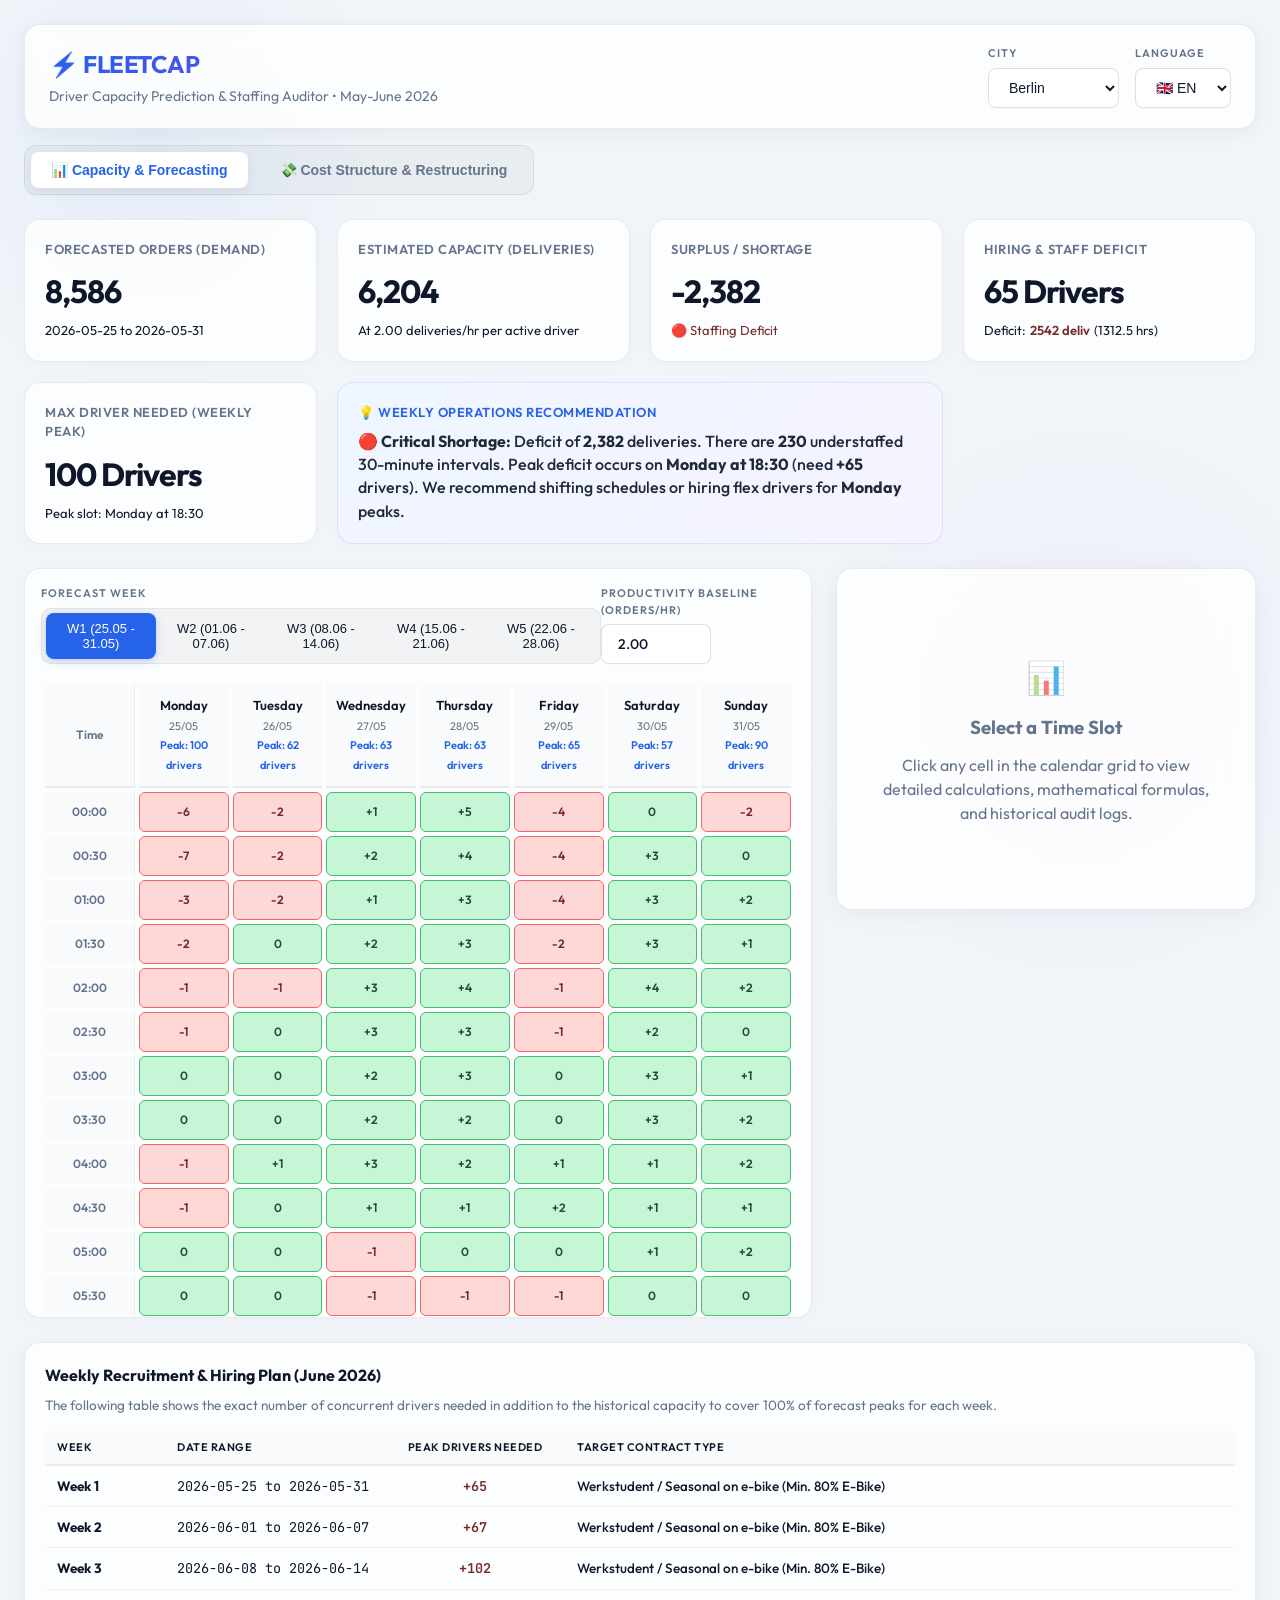
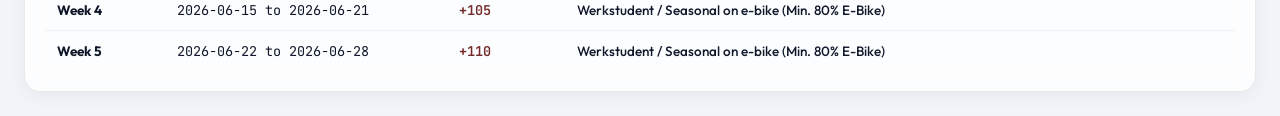
==== commit 53c76d91: "Add Section 3.2 Weekly Recruitment & Hiring Plan to report and implement interactive Weekly Hiring P" ====
--- a/index.html
+++ b/index.html
@@ -1002,10 +1002,40 @@
         </div>
       </div>
     </div>
+
+    <!-- Weekly Hiring Plan Card -->
+    <div class="hierarchy-card" id="weekly-hiring-plan-card" style="margin-top: 24px; background: var(--card-bg); border: 1px solid var(--card-border); backdrop-filter: blur(12px); border-radius: 16px; padding: 20px; box-shadow: 0 4px 20px rgba(0, 0, 0, 0.05);">
+      <div class="checklist-title" id="forecast-lbl-hiring-plan-title" style="margin-bottom: 8px;">Weekly Hiring Plan & Deficit Coverage (June 2026)</div>
+      <div style="font-size: 13.5px; color: var(--text-muted); margin-bottom: 16px; line-height: 1.5;" id="forecast-lbl-hiring-plan-sub">
+        The following table shows the exact number of concurrent drivers needed in addition to the historical capacity to cover 100% of forecast peaks for each week.
+      </div>
+      <table class="hierarchy-table">
+        <thead>
+          <tr>
+            <th id="forecast-th-hp-week" style="text-align: left; padding: 8px 12px; width: 120px;">Week</th>
+            <th id="forecast-th-hp-dates" style="text-align: left; padding: 8px 12px; width: 220px;">Date Range</th>
+            <th id="forecast-th-hp-peak" style="text-align: center; padding: 8px 12px; width: 180px;">Peak Drivers Needed</th>
+            <th id="forecast-th-hp-contract" style="text-align: left; padding: 8px 12px;">Target Contract Type</th>
+          </tr>
+        </thead>
+        <tbody id="forecast-hiring-plan-body">
+          <!-- Dynamically populated in JS -->
+        </tbody>
+      </table>
+    </div>
   </div>
 
   <!-- TAB 2: COST & RESTRICTURING -->
   <div class="tab-content" id="tab-cost-content">
+    <!-- Analysis Scope Toggle -->
+    <div style="display: flex; gap: 12px; margin-bottom: 16px; background: var(--card-bg); border: 1px solid var(--card-border); padding: 10px 16px; border-radius: 12px; align-items: center; box-shadow: 0 2px 12px rgba(0,0,0,0.03);">
+      <span style="font-weight: 600; font-size: 13.5px;" id="cost-lbl-view-scope">Simulation Scope:</span>
+      <div style="display: flex; gap: 8px; background: rgba(0,0,0,0.04); padding: 4px; border-radius: 8px;">
+        <button id="scope-btn-city" class="active" onclick="setScope('city')" style="border: none; background: var(--accent-color); color: white; padding: 6px 16px; border-radius: 6px; font-size: 12.5px; font-weight: 600; cursor: pointer; transition: all 0.2s;">City Level</button>
+        <button id="scope-btn-global" onclick="setScope('global')" style="border: none; background: transparent; color: var(--text-muted); padding: 6px 16px; border-radius: 6px; font-size: 12.5px; font-weight: 600; cursor: pointer; transition: all 0.2s;">Global Fleet</button>
+      </div>
+    </div>
+
     <div class="cost-tab-layout">
       <!-- Sidebar Control Panel -->
       <div class="cost-sidebar">
@@ -1037,20 +1067,28 @@
           
           <div id="progressive-inputs-container" style="margin-top: 8px; display: none;">
             <div class="sim-input-row">
-              <span id="lbl-prog-t1">Umsatz &lt; 400 EUR</span>
+              <span id="lbl-prog-t1">Umsatz &lt; 500 EUR</span>
               <input type="number" id="input-prog-t1" value="8.0" step="0.5" min="0.0" max="100.0" oninput="runCostSimulation()">
             </div>
             <div class="sim-input-row">
-              <span id="lbl-prog-t2">Umsatz 400-800 EUR</span>
+              <span id="lbl-prog-t2">Umsatz 500-1500 EUR</span>
               <input type="number" id="input-prog-t2" value="10.0" step="0.5" min="0.0" max="100.0" oninput="runCostSimulation()">
             </div>
             <div class="sim-input-row">
-              <span id="lbl-prog-t3">Umsatz 800-1200 EUR</span>
+              <span id="lbl-prog-t3">Umsatz 1500-3000 EUR</span>
               <input type="number" id="input-prog-t3" value="12.0" step="0.5" min="0.0" max="100.0" oninput="runCostSimulation()">
             </div>
             <div class="sim-input-row">
-              <span id="lbl-prog-t4">Umsatz &gt; 1200 EUR</span>
-              <input type="number" id="input-prog-t4" value="15.0" step="0.5" min="0.0" max="100.0" oninput="runCostSimulation()">
+              <span id="lbl-prog-t4">Umsatz 3000-5000 EUR</span>
+              <input type="number" id="input-prog-t4" value="14.0" step="0.5" min="0.0" max="100.0" oninput="runCostSimulation()">
+            </div>
+            <div class="sim-input-row">
+              <span id="lbl-prog-t5">Umsatz 5000-8000 EUR</span>
+              <input type="number" id="input-prog-t5" value="15.0" step="0.5" min="0.0" max="100.0" oninput="runCostSimulation()">
+            </div>
+            <div class="sim-input-row">
+              <span id="lbl-prog-t6">Umsatz &gt; 8000 EUR</span>
+              <input type="number" id="input-prog-t6" value="16.0" step="0.5" min="0.0" max="100.0" oninput="runCostSimulation()">
             </div>
           </div>
         </div>
@@ -1089,10 +1127,28 @@
             <div class="metric-sub" id="cost-lbl-target-sub">Maximum limit/hour</div>
           </div>
 
-          <div class="metric-card" style="background: linear-gradient(135deg, #f0fdf4 0%, #f0fdf4 100%); border-color: rgba(72,187,120,0.15);">
-            <div class="metric-header" id="cost-lbl-profit">Simulated Gewerbe Net Profit</div>
-            <div class="metric-value" id="cost-val-profit" style="color: #166534;">0.00 EUR</div>
-            <div class="metric-sub" id="cost-val-savings">Savings info</div>
+          <div class="metric-card" style="background: linear-gradient(135deg, #f0fdf4 0%, #f0fdf4 100%); border-color: rgba(72,187,120,0.15); display: flex; flex-direction: column; justify-content: space-between; min-height: 160px;">
+            <div>
+              <div class="metric-header" id="cost-lbl-profit">Simulated Net Margin (Capped)</div>
+              <div class="metric-value" id="cost-val-profit" style="color: #166534; font-size: 24px; margin-bottom: 8px;">0.00 EUR</div>
+            </div>
+            
+            <div id="cost-val-savings" style="display: none;"></div>
+
+            <div class="sim-details-grid" style="display: grid; grid-template-columns: repeat(2, 1fr); gap: 6px; border-top: 1px solid rgba(0,0,0,0.06); padding-top: 8px; margin-top: auto;">
+              <div class="sim-sub-item">
+                <span class="sim-sub-label" id="lbl-sim-sub-paid" style="font-size: 10px; color: var(--text-muted); display: block; text-transform: uppercase; font-weight: 600; text-align: left;">Mileage Paid</span>
+                <span class="sim-sub-val" id="val-sim-sub-paid" style="font-size: 12px; font-weight: 700; color: var(--text-main); display: block; text-align: left; margin-top: 2px;">0 EUR</span>
+              </div>
+              <div class="sim-sub-item">
+                <span class="sim-sub-label" id="lbl-sim-sub-rev" style="font-size: 10px; color: var(--text-muted); display: block; text-transform: uppercase; font-weight: 600; text-align: left;">Revenue Margin</span>
+                <span class="sim-sub-val" id="val-sim-sub-rev" style="font-size: 12px; font-weight: 700; color: var(--text-main); display: block; text-align: left; margin-top: 2px;">0 EUR</span>
+              </div>
+              <div class="sim-sub-item" style="grid-column: span 2; display: flex; justify-content: space-between; align-items: center; background: rgba(37,99,235,0.06); padding: 4px 8px; border-radius: 4px; margin-top: 6px;">
+                <span class="sim-sub-label" id="lbl-sim-sub-savings" style="font-size: 11px; font-weight: 600; color: var(--accent-color);">Mileage Savings</span>
+                <span class="sim-sub-val" id="val-sim-sub-savings" style="font-size: 11px; font-weight: 700; color: var(--accent-color);">0 EUR</span>
+              </div>
+            </div>
           </div>
         </div>
 
@@ -1113,6 +1169,35 @@
           <div id="cost-action-list">
             <!-- Dynamically populated -->
           </div>
+        </div>
+
+        <!-- Active Fleet Contract Breakdown (May 2026) -->
+        <div class="hierarchy-card" id="active-fleet-breakdown-card">
+          <div style="display: flex; justify-content: space-between; align-items: center; margin-bottom: 16px; flex-wrap: wrap; gap: 12px;">
+            <div class="checklist-title" id="cost-lbl-breakdown-title" style="margin-bottom: 0;">Active Fleet Contract Breakdown (May 2026)</div>
+            <div style="display: flex; gap: 8px; background: rgba(0,0,0,0.04); padding: 4px; border-radius: 8px;" class="toggle-container">
+              <button id="btn-breakdown-city" class="toggle-btn active" onclick="changeBreakdownView('city')" style="border: none; background: var(--accent-color); color: white; padding: 4px 12px; border-radius: 6px; font-size: 12px; font-weight: 600; cursor: pointer; transition: all 0.2s;">Current City</button>
+              <button id="btn-breakdown-global" class="toggle-btn" onclick="changeBreakdownView('global')" style="border: none; background: transparent; color: var(--text-muted); padding: 4px 12px; border-radius: 6px; font-size: 12px; font-weight: 600; cursor: pointer; transition: all 0.2s;">Global Fleet</button>
+            </div>
+          </div>
+          <div id="cost-lbl-breakdown-sub" style="font-size: 13.5px; color: var(--text-muted); margin-bottom: 16px; line-height: 1.5;">
+            Globally, the fleet consists of <strong>1,312</strong> active couriers in May, of which <strong>1,227 (93.8%)</strong> work under non-compliant contracts (Teilzeit and Minijob).
+          </div>
+          <table class="hierarchy-table">
+            <thead>
+              <tr>
+                <th id="cost-th-brk-contract" style="text-align: left; padding: 8px 12px;">Contract type</th>
+                <th id="cost-th-brk-vehicle" style="text-align: left; padding: 8px 12px;">Vehicle</th>
+                <th id="cost-th-brk-count" style="text-align: left; padding: 8px 12px;">Active Couriers</th>
+                <th id="cost-th-brk-pct" style="text-align: left; padding: 8px 12px;">Share of Fleet</th>
+                <th id="cost-th-brk-status" style="text-align: left; padding: 8px 12px;">Compliance Status</th>
+                <th id="cost-th-brk-action" style="text-align: left; padding: 8px 12px;">Operational Action</th>
+              </tr>
+            </thead>
+            <tbody id="cost-breakdown-body">
+              <!-- Filled in JS -->
+            </tbody>
+          </table>
         </div>
 
         <!-- Hierarchy of Rationality -->
@@ -1158,7 +1243,7 @@
     }
 
     // Embed the python-generated COST_DB
-    const COST_DB = {
+const COST_DB = {
   "Augsburg": {
     "salaries_name": "Augsburg",
     "total_hours": 5117.00203950996,
@@ -1176,7 +1261,8 @@
         "trips": 230,
         "tph": 1.9827573878197189,
         "kph": 5.872841175879059,
-        "cost_hour": 24.80989648479075
+        "cost_hour": 24.80989648479075,
+        "drivers": 13
       },
       {
         "contract": "Minijob",
@@ -1185,34 +1271,38 @@
         "trips": 759,
         "tph": 1.815789926615776,
         "kph": 10.214619772820347,
-        "cost_hour": 27.92017998718951
+        "cost_hour": 27.92017998718951,
+        "drivers": 5
       },
       {
-        "contract": "TZ",
+        "contract": "Teilzeit",
         "vehicle": "Bicycle",
         "hours": 161.99989614931155,
         "trips": 202,
         "tph": 1.246914379585906,
         "kph": 5.635620896685864,
-        "cost_hour": 23.222489287244965
+        "cost_hour": 23.222489287244965,
+        "drivers": 38
       },
       {
-        "contract": "TZ",
+        "contract": "Teilzeit",
         "vehicle": "Car",
         "hours": 4266.002336623203,
         "trips": 7604,
         "tph": 1.7824650340016042,
         "kph": 10.818566507521444,
-        "cost_hour": 26.496294477058456
+        "cost_hour": 26.496294477058456,
+        "drivers": 12
       },
       {
-        "contract": "Werkstundent",
+        "contract": "Werkstudent",
         "vehicle": "Bicycle",
         "hours": 154.9998388752833,
         "trips": 373,
         "tph": 2.406454114446693,
         "kph": 7.012716967238934,
-        "cost_hour": 21.797136000223748
+        "cost_hour": 21.797136000223748,
+        "drivers": 0
       }
     ],
     "driver_weeks_data": [
@@ -2579,7 +2669,8 @@
         "trips": 4364,
         "tph": 2.0213026504252363,
         "kph": 6.611586481516043,
-        "cost_hour": 25.053079652288023
+        "cost_hour": 25.053079652288023,
+        "drivers": 14
       },
       {
         "contract": "Minijob",
@@ -2588,43 +2679,48 @@
         "trips": 3342,
         "tph": 1.9543891495166088,
         "kph": 11.06611159906816,
-        "cost_hour": 28.34059930598862
+        "cost_hour": 28.34059930598862,
+        "drivers": 26
       },
       {
-        "contract": "TZ",
+        "contract": "Teilzeit",
         "vehicle": "Bicycle",
         "hours": 6852.010303459046,
         "trips": 13226,
         "tph": 1.930236443649716,
         "kph": 6.531729816198094,
-        "cost_hour": 23.499456705412545
+        "cost_hour": 23.499456705412545,
+        "drivers": 35
       },
       {
-        "contract": "TZ",
+        "contract": "Teilzeit",
         "vehicle": "Car",
         "hours": 19911.98483044412,
         "trips": 40632,
         "tph": 2.040580100175465,
         "kph": 11.943357331027846,
-        "cost_hour": 27.01773117111718
+        "cost_hour": 27.01773117111718,
+        "drivers": 73
       },
       {
-        "contract": "Werkstundent",
+        "contract": "Werkstudent",
         "vehicle": "Bicycle",
         "hours": 5011.993391664118,
         "trips": 10333,
         "tph": 2.061654753413225,
         "kph": 6.15735448720403,
-        "cost_hour": 21.55344334968412
+        "cost_hour": 21.55344334968412,
+        "drivers": 16
       },
       {
-        "contract": "Werkstundent",
+        "contract": "Werkstudent",
         "vehicle": "Car",
         "hours": 6.0,
         "trips": 7,
         "tph": 1.1666666666666667,
         "kph": 6.983333333333334,
-        "cost_hour": 22.783500000000004
+        "cost_hour": 22.783500000000004,
+        "drivers": 13
       }
     ],
     "driver_weeks_data": [
@@ -8595,7 +8691,8 @@
         "trips": 190,
         "tph": 2.043006214941957,
         "kph": 6.615254123982058,
-        "cost_hour": 25.0542710864216
+        "cost_hour": 25.0542710864216,
+        "drivers": 2
       },
       {
         "contract": "Minijob",
@@ -8604,43 +8701,48 @@
         "trips": 394,
         "tph": 2.041449905685752,
         "kph": 10.81191248272705,
-        "cost_hour": 28.21511012388234
+        "cost_hour": 28.21511012388234,
+        "drivers": 4
       },
       {
-        "contract": "TZ",
+        "contract": "Teilzeit",
         "vehicle": "Bicycle",
         "hours": 996.999049590492,
         "trips": 2124,
         "tph": 2.1303932043590343,
         "kph": 9.533619920604831,
-        "cost_hour": 24.427265661265867
+        "cost_hour": 24.427265661265867,
+        "drivers": 0
       },
       {
-        "contract": "TZ",
+        "contract": "Teilzeit",
         "vehicle": "Car",
         "hours": 3804.99895544836,
         "trips": 8299,
         "tph": 2.18107812831767,
         "kph": 12.211461959396216,
-        "cost_hour": 27.14204875893758
+        "cost_hour": 27.14204875893758,
+        "drivers": 14
       },
       {
-        "contract": "Werkstundent",
+        "contract": "Werkstudent",
         "vehicle": "Bicycle",
         "hours": 88.00016324509103,
         "trips": 166,
         "tph": 1.8863601370564516,
         "kph": 5.141240462701507,
-        "cost_hour": 21.26397714564232
+        "cost_hour": 21.26397714564232,
+        "drivers": 0
       },
       {
-        "contract": "Werkstundent",
+        "contract": "Werkstudent",
         "vehicle": "Car",
         "hours": 171.00014124133017,
         "trips": 403,
         "tph": 2.356723199609827,
         "kph": 11.879054515710756,
-        "cost_hour": 24.87555210226743
+        "cost_hour": 24.87555210226743,
+        "drivers": 3
       }
     ],
     "driver_weeks_data": [
@@ -9475,7 +9577,8 @@
         "trips": 350,
         "tph": 2.0710048882079444,
         "kph": 12.242834153993616,
-        "cost_hour": 26.906688500720158
+        "cost_hour": 26.906688500720158,
+        "drivers": 15
       },
       {
         "contract": "Minijob",
@@ -9484,25 +9587,28 @@
         "trips": 2354,
         "tph": 1.8520855444707327,
         "kph": 13.373528913987853,
-        "cost_hour": 29.47989407664051
+        "cost_hour": 29.47989407664051,
+        "drivers": 7
       },
       {
-        "contract": "TZ",
+        "contract": "Teilzeit",
         "vehicle": "Bicycle",
         "hours": 2663.0001842676165,
         "trips": 5361,
         "tph": 2.013142932423188,
         "kph": 13.954876991576446,
-        "cost_hour": 25.793758135325465
+        "cost_hour": 25.793758135325465,
+        "drivers": 24
       },
       {
-        "contract": "TZ",
+        "contract": "Teilzeit",
         "vehicle": "Car",
         "hours": 19980.996428054717,
         "trips": 38693,
         "tph": 1.936490011362613,
         "kph": 14.79778403767954,
-        "cost_hour": 28.34110037999036
+        "cost_hour": 28.34110037999036,
+        "drivers": 64
       }
     ],
     "driver_weeks_data": [
@@ -13201,25 +13307,28 @@
         "trips": 1201,
         "tph": 2.199629521177094,
         "kph": 10.17673890983825,
-        "cost_hour": 27.901488694399685
+        "cost_hour": 27.901488694399685,
+        "drivers": 5
       },
       {
-        "contract": "TZ",
+        "contract": "Teilzeit",
         "vehicle": "Bicycle",
         "hours": 217.999972781778,
         "trips": 433,
         "tph": 1.986238780100404,
         "kph": 7.409083493862749,
-        "cost_hour": 23.770647883956325
+        "cost_hour": 23.770647883956325,
+        "drivers": 10
       },
       {
-        "contract": "TZ",
+        "contract": "Teilzeit",
         "vehicle": "Car",
         "hours": 1682.9997620761146,
         "trips": 3519,
         "tph": 2.090909386498684,
         "kph": 12.813198483996416,
-        "cost_hour": 27.4210079073227
+        "cost_hour": 27.4210079073227,
+        "drivers": 5
       }
     ],
     "driver_weeks_data": [
@@ -13754,7 +13863,8 @@
         "trips": 1,
         "tph": 1.0,
         "kph": 8.88,
-        "cost_hour": 25.7997
+        "cost_hour": 25.7997,
+        "drivers": 2
       },
       {
         "contract": "Minijob",
@@ -13763,16 +13873,18 @@
         "trips": 545,
         "tph": 2.5231499095088705,
         "kph": 13.806259637875003,
-        "cost_hour": 29.693541396454712
+        "cost_hour": 29.693541396454712,
+        "drivers": 3
       },
       {
-        "contract": "TZ",
+        "contract": "Teilzeit",
         "vehicle": "Car",
         "hours": 3894.996780706699,
         "trips": 9267,
         "tph": 2.3792060742906744,
         "kph": 13.444522023584002,
-        "cost_hour": 27.71370566662349
+        "cost_hour": 27.71370566662349,
+        "drivers": 2
       }
     ],
     "driver_weeks_data": [
@@ -14383,25 +14495,28 @@
         "trips": 936,
         "tph": 2.381679179023143,
         "kph": 12.5379123789729,
-        "cost_hour": 29.067301843685943
+        "cost_hour": 29.067301843685943,
+        "drivers": 5
       },
       {
-        "contract": "TZ",
+        "contract": "Teilzeit",
         "vehicle": "Bicycle",
         "hours": 584.0001562535797,
         "trips": 1234,
         "tph": 2.1130131332776267,
         "kph": 12.372890525156787,
-        "cost_hour": 25.30482892378733
+        "cost_hour": 25.30482892378733,
+        "drivers": 0
       },
       {
-        "contract": "TZ",
+        "contract": "Teilzeit",
         "vehicle": "Car",
         "hours": 1208.9994272986437,
         "trips": 2579,
         "tph": 2.133168917840143,
         "kph": 12.52207375633468,
-        "cost_hour": 27.28603632033925
+        "cost_hour": 27.28603632033925,
+        "drivers": 6
       }
     ],
     "driver_weeks_data": [
@@ -14836,34 +14951,38 @@
         "trips": 754,
         "tph": 2.060107959841614,
         "kph": 11.792342114955447,
-        "cost_hour": 28.69917583354152
+        "cost_hour": 28.69917583354152,
+        "drivers": 3
       },
       {
-        "contract": "TZ",
+        "contract": "Teilzeit",
         "vehicle": "Bicycle",
         "hours": 402.9998304129682,
         "trips": 870,
         "tph": 2.1588098414544743,
         "kph": 12.512610724507477,
-        "cost_hour": 25.34798356298477
+        "cost_hour": 25.34798356298477,
+        "drivers": 2
       },
       {
-        "contract": "TZ",
+        "contract": "Teilzeit",
         "vehicle": "Car",
         "hours": 1477.0008965811585,
         "trips": 2884,
         "tph": 1.9526054497838483,
         "kph": 11.299891583432712,
-        "cost_hour": 26.719441319705744
+        "cost_hour": 26.719441319705744,
+        "drivers": 6
       },
       {
-        "contract": "Werkstundent",
+        "contract": "Werkstudent",
         "vehicle": "Bicycle",
         "hours": 69.00011520206331,
         "trips": 101,
         "tph": 1.4637656720460055,
         "kph": 5.006803234868649,
-        "cost_hour": 21.2256746325749
+        "cost_hour": 21.2256746325749,
+        "drivers": 1
       }
     ],
     "driver_weeks_data": [
@@ -15310,7 +15429,8 @@
         "trips": 169,
         "tph": 2.4492767540293627,
         "kph": 7.838265323368288,
-        "cost_hour": 25.45684109160804
+        "cost_hour": 25.45684109160804,
+        "drivers": 2
       },
       {
         "contract": "Minijob",
@@ -15319,25 +15439,28 @@
         "trips": 1182,
         "tph": 2.247147928751449,
         "kph": 10.667850000950695,
-        "cost_hour": 28.143963310848765
+        "cost_hour": 28.143963310848765,
+        "drivers": 7
       },
       {
-        "contract": "TZ",
+        "contract": "Teilzeit",
         "vehicle": "Bicycle",
         "hours": 74.99991617456266,
         "trips": 192,
         "tph": 2.5600028612447927,
         "kph": 8.415342738930473,
-        "cost_hour": 24.08162935562372
+        "cost_hour": 24.08162935562372,
+        "drivers": 7
       },
       {
-        "contract": "TZ",
+        "contract": "Teilzeit",
         "vehicle": "Car",
         "hours": 2257.9994769892533,
         "trips": 5357,
         "tph": 2.372454048192632,
         "kph": 13.927137858300608,
-        "cost_hour": 27.93745915327105
+        "cost_hour": 27.93745915327105,
+        "drivers": 6
       }
     ],
     "driver_weeks_data": [
@@ -15964,34 +16087,38 @@
         "trips": 116,
         "tph": 1.468358827556764,
         "kph": 6.84318504970226,
-        "cost_hour": 26.255580505959617
+        "cost_hour": 26.255580505959617,
+        "drivers": 0
       },
       {
-        "contract": "TZ",
+        "contract": "Teilzeit",
         "vehicle": "Bicycle",
         "hours": 189.00021467907493,
         "trips": 296,
         "tph": 1.5661357872138515,
         "kph": 3.737297342224677,
-        "cost_hour": 22.63577146343889
+        "cost_hour": 22.63577146343889,
+        "drivers": 7
       },
       {
-        "contract": "TZ",
+        "contract": "Teilzeit",
         "vehicle": "Car",
         "hours": 2635.002639716344,
         "trips": 3893,
         "tph": 1.4774178747764284,
         "kph": 6.575765708479614,
-        "cost_hour": 24.52928660817265
+        "cost_hour": 24.52928660817265,
+        "drivers": 9
       },
       {
-        "contract": "Werkstundent",
+        "contract": "Werkstudent",
         "vehicle": "Bicycle",
         "hours": 97.99921741721502,
         "trips": 144,
         "tph": 1.469399489048412,
         "kph": 3.417374228349397,
-        "cost_hour": 20.772890012241216
+        "cost_hour": 20.772890012241216,
+        "drivers": 1
       }
     ],
     "driver_weeks_data": [
@@ -16514,7 +16641,8 @@
         "trips": 983,
         "tph": 2.270214250283753,
         "kph": 7.850945913659313,
-        "cost_hour": 25.46100983708172
+        "cost_hour": 25.46100983708172,
+        "drivers": 14
       },
       {
         "contract": "Minijob",
@@ -16523,43 +16651,48 @@
         "trips": 3764,
         "tph": 2.1422865129669164,
         "kph": 14.481259218506882,
-        "cost_hour": 30.026825363573817
+        "cost_hour": 30.026825363573817,
+        "drivers": 24
       },
       {
-        "contract": "TZ",
+        "contract": "Teilzeit",
         "vehicle": "Bicycle",
         "hours": 3123.997030582492,
         "trips": 6428,
         "tph": 2.057620393704873,
         "kph": 13.703806239539752,
-        "cost_hour": 25.716158789855424
+        "cost_hour": 25.716158789855424,
+        "drivers": 30
       },
       {
-        "contract": "TZ",
+        "contract": "Teilzeit",
         "vehicle": "Car",
         "hours": 22886.0050002402,
         "trips": 48550,
         "tph": 2.1213837888915275,
         "kph": 15.499895678440906,
-        "cost_hour": 28.66662796885042
+        "cost_hour": 28.66662796885042,
+        "drivers": 63
       },
       {
-        "contract": "Werkstundent",
+        "contract": "Werkstudent",
         "vehicle": "Bicycle",
         "hours": 358.0001292759116,
         "trips": 746,
         "tph": 2.083798130209769,
         "kph": 8.397399202286488,
-        "cost_hour": 22.19158899749423
+        "cost_hour": 22.19158899749423,
+        "drivers": 6
       },
       {
-        "contract": "Werkstundent",
+        "contract": "Werkstudent",
         "vehicle": "Car",
         "hours": 27.99997515201592,
         "trips": 49,
         "tph": 1.7500015530003832,
         "kph": 13.234297458771875,
-        "cost_hour": 25.454648914121343
+        "cost_hour": 25.454648914121343,
+        "drivers": 1
       }
     ],
     "driver_weeks_data": [
@@ -20814,7 +20947,8 @@
         "trips": 408,
         "tph": 2.1139935283510254,
         "kph": 5.0350351742901776,
-        "cost_hour": 24.53411344567592
+        "cost_hour": 24.53411344567592,
+        "drivers": 5
       },
       {
         "contract": "Minijob",
@@ -20823,43 +20957,48 @@
         "trips": 1212,
         "tph": 1.719146851059111,
         "kph": 10.859915906288215,
-        "cost_hour": 28.238805468123783
+        "cost_hour": 28.238805468123783,
+        "drivers": 8
       },
       {
-        "contract": "TZ",
+        "contract": "Teilzeit",
         "vehicle": "Bicycle",
         "hours": 561.9997938267708,
         "trips": 1009,
         "tph": 1.7953743241247724,
         "kph": 9.615252637736097,
-        "cost_hour": 24.452494694344804
+        "cost_hour": 24.452494694344804,
+        "drivers": 3
       },
       {
-        "contract": "TZ",
+        "contract": "Teilzeit",
         "vehicle": "Car",
         "hours": 2040.99858858591,
         "trips": 3570,
         "tph": 1.7491437867546231,
         "kph": 11.44483398010776,
-        "cost_hour": 26.78662106107938
+        "cost_hour": 26.78662106107938,
+        "drivers": 10
       },
       {
-        "contract": "Werkstundent",
+        "contract": "Werkstudent",
         "vehicle": "Bicycle",
         "hours": 593.0016703088306,
         "trips": 1226,
         "tph": 2.0674478022321736,
         "kph": 6.117301487718897,
-        "cost_hour": 21.542031332902333
+        "cost_hour": 21.542031332902333,
+        "drivers": 6
       },
       {
-        "contract": "Werkstundent",
+        "contract": "Werkstudent",
         "vehicle": "Car",
         "hours": 8.0,
         "trips": 10,
         "tph": 1.25,
         "kph": 4.6537500000000005,
-        "cost_hour": 21.787975
+        "cost_hour": 21.787975,
+        "drivers": 3
       }
     ],
     "driver_weeks_data": [
@@ -21954,7 +22093,8 @@
         "trips": 145,
         "tph": 1.6292165644265573,
         "kph": 8.153049127442749,
-        "cost_hour": 25.560477781595456
+        "cost_hour": 25.560477781595456,
+        "drivers": 23
       },
       {
         "contract": "Minijob",
@@ -21963,34 +22103,38 @@
         "trips": 716,
         "tph": 2.1829277317401328,
         "kph": 12.870919955276603,
-        "cost_hour": 29.23173314559845
+        "cost_hour": 29.23173314559845,
+        "drivers": 3
       },
       {
-        "contract": "TZ",
+        "contract": "Teilzeit",
         "vehicle": "Bicycle",
         "hours": 484.0002172711213,
         "trips": 888,
         "tph": 1.8347099201870216,
         "kph": 6.473199573472461,
-        "cost_hour": 23.481394781864388
+        "cost_hour": 23.481394781864388,
+        "drivers": 81
       },
       {
-        "contract": "TZ",
+        "contract": "Teilzeit",
         "vehicle": "Car",
         "hours": 1646.000209116928,
         "trips": 3064,
         "tph": 1.8614821450380143,
         "kph": 11.14521729607922,
-        "cost_hour": 26.64771486551304
+        "cost_hour": 26.64771486551304,
+        "drivers": 7
       },
       {
-        "contract": "Werkstundent",
+        "contract": "Werkstudent",
         "vehicle": "Bicycle",
         "hours": 701.0013851746276,
         "trips": 1340,
         "tph": 1.9115511443193376,
         "kph": 7.822352588695672,
-        "cost_hour": 22.027789755272515
+        "cost_hour": 22.027789755272515,
+        "drivers": 20
       }
     ],
     "driver_weeks_data": [
@@ -23769,16 +23913,18 @@
         "trips": 397,
         "tph": 2.29479617382986,
         "kph": 11.98155278860522,
-        "cost_hour": 28.79260991915164
+        "cost_hour": 28.79260991915164,
+        "drivers": 1
       },
       {
-        "contract": "TZ",
+        "contract": "Teilzeit",
         "vehicle": "Car",
         "hours": 446.00030933413257,
         "trips": 885,
         "tph": 1.9843035564734992,
         "kph": 10.278199149332249,
-        "cost_hour": 26.245774564855456
+        "cost_hour": 26.245774564855456,
+        "drivers": 1
       }
     ],
     "driver_weeks_data": [
@@ -23909,7 +24055,8 @@
         "trips": 212,
         "tph": 2.099005559503236,
         "kph": 6.633847664992255,
-        "cost_hour": 25.06041291760372
+        "cost_hour": 25.06041291760372,
+        "drivers": 9
       },
       {
         "contract": "Minijob",
@@ -23918,25 +24065,28 @@
         "trips": 492,
         "tph": 1.7890889806408994,
         "kph": 9.26904455439806,
-        "cost_hour": 27.453304466935688
+        "cost_hour": 27.453304466935688,
+        "drivers": 4
       },
       {
-        "contract": "TZ",
+        "contract": "Teilzeit",
         "vehicle": "Bicycle",
         "hours": 146.99985398414526,
         "trips": 194,
         "tph": 1.319729202050255,
         "kph": 10.101710714353226,
-        "cost_hour": 24.60285384968753
+        "cost_hour": 24.60285384968753,
+        "drivers": 27
       },
       {
-        "contract": "TZ",
+        "contract": "Teilzeit",
         "vehicle": "Car",
         "hours": 1599.0000967162855,
         "trips": 3223,
         "tph": 2.0156346498156994,
         "kph": 10.591650391253856,
-        "cost_hour": 26.391085345199848
+        "cost_hour": 26.391085345199848,
+        "drivers": 4
       }
     ],
     "driver_weeks_data": [
@@ -24807,7 +24957,8 @@
         "trips": 103,
         "tph": 1.66129236944831,
         "kph": 5.088232075629693,
-        "cost_hour": 24.551640793524
+        "cost_hour": 24.551640793524,
+        "drivers": 1
       },
       {
         "contract": "Minijob",
@@ -24816,25 +24967,28 @@
         "trips": 790,
         "tph": 1.779279242842646,
         "kph": 8.36389622511793,
-        "cost_hour": 27.006410053407222
+        "cost_hour": 27.006410053407222,
+        "drivers": 3
       },
       {
-        "contract": "TZ",
+        "contract": "Teilzeit",
         "vehicle": "Car",
         "hours": 317.9996954688081,
         "trips": 548,
         "tph": 1.7232720905349173,
         "kph": 7.546233641709198,
-        "cost_hour": 24.979185800485094
+        "cost_hour": 24.979185800485094,
+        "drivers": 1
       },
       {
-        "contract": "Werkstundent",
+        "contract": "Werkstudent",
         "vehicle": "Bicycle",
         "hours": 54.99998798518925,
         "trips": 85,
         "tph": 1.5454548830608716,
         "kph": 6.826546945812176,
-        "cost_hour": 21.74410146080988
+        "cost_hour": 21.74410146080988,
+        "drivers": 0
       }
     ],
     "driver_weeks_data": [
@@ -25023,9 +25177,33476 @@
         31.59
       ]
     ]
+  },
+  "Global": {
+    "salaries_name": "Global Fleet",
+    "total_hours": 165286.98774934447,
+    "avg_cost_hour": 26.81560782875138,
+    "tph": 1.9924254442788472,
+    "kph": 11.812308316495066,
+    "total_fare": 2774019.2299999995,
+    "total_mileage": 377686.01999999996,
+    "driver_weeks": 8360,
+    "mix": [
+      {
+        "contract": "Minijob",
+        "vehicle": "Bicycle",
+        "hours": 4032.0027478676757,
+        "trips": 8080,
+        "tph": 2.00396688823516,
+        "kph": 7.070392006820027,
+        "cost_hour": 25.204095541325202,
+        "drivers": 173
+      },
+      {
+        "contract": "Minijob",
+        "vehicle": "Car",
+        "hours": 15023.996500523052,
+        "trips": 29962,
+        "tph": 1.9942762898644772,
+        "kph": 11.5677057029366,
+        "cost_hour": 28.588269643712632,
+        "drivers": 141
+      },
+      {
+        "contract": "Teilzeit",
+        "vehicle": "Bicycle",
+        "hours": 20333.006088214082,
+        "trips": 39599,
+        "tph": 1.9475231467595608,
+        "kph": 9.51801810122796,
+        "cost_hour": 24.422443601256738,
+        "drivers": 564
+      },
+      {
+        "contract": "Teilzeit",
+        "vehicle": "Car",
+        "hours": 118224.98608140789,
+        "trips": 236077,
+        "tph": 1.9968452340306562,
+        "kph": 12.744064431206892,
+        "cost_hour": 27.38896962229733,
+        "drivers": 349
+      },
+      {
+        "contract": "Werkstudent",
+        "vehicle": "Bicycle",
+        "hours": 7459.996214938421,
+        "trips": 15135,
+        "tph": 2.0288214047203685,
+        "kph": 6.3595313768388575,
+        "cost_hour": 21.611042204319467,
+        "drivers": 55
+      },
+      {
+        "contract": "Werkstudent",
+        "vehicle": "Car",
+        "hours": 213.0001163933461,
+        "trips": 469,
+        "tph": 2.2018767310619696,
+        "kph": 11.647927907317822,
+        "cost_hour": 24.776781108873358,
+        "drivers": 25
+      },
+      {
+        "contract": "Unknown",
+        "vehicle": "Bicycle",
+        "hours": 0.0,
+        "trips": 0,
+        "tph": 0.0,
+        "kph": 0.0,
+        "cost_hour": 24.5,
+        "drivers": 5
+      }
+    ],
+    "driver_weeks_data": [
+      [
+        632.87,
+        97.64
+      ],
+      [
+        948.79,
+        143.8
+      ],
+      [
+        906.74,
+        119.11
+      ],
+      [
+        277.34,
+        56.39
+      ],
+      [
+        1120.53,
+        176.39
+      ],
+      [
+        1366.32,
+        214.26
+      ],
+      [
+        467.8,
+        80.76
+      ],
+      [
+        622.7,
+        105.75
+      ],
+      [
+        540.34,
+        59.79
+      ],
+      [
+        699.1,
+        111.2
+      ],
+      [
+        910.02,
+        140.79
+      ],
+      [
+        923.46,
+        142.86
+      ],
+      [
+        498.33,
+        83.81
+      ],
+      [
+        954.63,
+        148.61
+      ],
+      [
+        832.45,
+        127.83
+      ],
+      [
+        493.72,
+        79.95
+      ],
+      [
+        367.42,
+        32.74
+      ],
+      [
+        535.45,
+        86.07
+      ],
+      [
+        1010.94,
+        164.03
+      ],
+      [
+        786.74,
+        125.39
+      ],
+      [
+        92.49,
+        14.72
+      ],
+      [
+        284.15,
+        42.81
+      ],
+      [
+        1016.49,
+        163.82
+      ],
+      [
+        253.35,
+        51.27
+      ],
+      [
+        387.12,
+        61.95
+      ],
+      [
+        820.21,
+        104.1
+      ],
+      [
+        789.0,
+        124.97
+      ],
+      [
+        1126.11,
+        181.14
+      ],
+      [
+        770.0,
+        111.88
+      ],
+      [
+        1115.29,
+        175.23
+      ],
+      [
+        1161.48,
+        179.6
+      ],
+      [
+        519.06,
+        46.39
+      ],
+      [
+        152.17,
+        16.49
+      ],
+      [
+        729.14,
+        115.98
+      ],
+      [
+        702.52,
+        99.59
+      ],
+      [
+        178.86,
+        35.24
+      ],
+      [
+        322.7,
+        31.28
+      ],
+      [
+        126.54,
+        14.81
+      ],
+      [
+        462.42,
+        72.05
+      ],
+      [
+        673.23,
+        111.06
+      ],
+      [
+        1484.14,
+        232.88
+      ],
+      [
+        366.27,
+        34.13
+      ],
+      [
+        544.1,
+        53.92
+      ],
+      [
+        218.76,
+        23.73
+      ],
+      [
+        686.69,
+        86.31
+      ],
+      [
+        300.92,
+        29.16
+      ],
+      [
+        728.61,
+        107.92
+      ],
+      [
+        754.95,
+        97.2
+      ],
+      [
+        849.62,
+        126.91
+      ],
+      [
+        205.8,
+        22.64
+      ],
+      [
+        1104.56,
+        143.91
+      ],
+      [
+        638.33,
+        77.61
+      ],
+      [
+        176.61,
+        14.24
+      ],
+      [
+        502.53,
+        79.84
+      ],
+      [
+        108.03,
+        13.28
+      ],
+      [
+        483.34,
+        59.79
+      ],
+      [
+        454.83,
+        57.74
+      ],
+      [
+        521.58,
+        79.07
+      ],
+      [
+        163.81,
+        14.7
+      ],
+      [
+        136.33,
+        13.37
+      ],
+      [
+        161.99,
+        18.55
+      ],
+      [
+        110.22,
+        19.42
+      ],
+      [
+        1122.25,
+        168.06
+      ],
+      [
+        341.46,
+        35.74
+      ],
+      [
+        939.09,
+        139.81
+      ],
+      [
+        183.62,
+        22.18
+      ],
+      [
+        505.04,
+        71.51
+      ],
+      [
+        1192.3,
+        191.24
+      ],
+      [
+        365.02,
+        35.04
+      ],
+      [
+        344.19,
+        51.33
+      ],
+      [
+        971.17,
+        153.82
+      ],
+      [
+        253.43,
+        34.79
+      ],
+      [
+        353.43,
+        55.89
+      ],
+      [
+        882.67,
+        124.5
+      ],
+      [
+        923.84,
+        127.77
+      ],
+      [
+        280.35,
+        23.96
+      ],
+      [
+        339.75,
+        55.26
+      ],
+      [
+        1205.97,
+        195.61
+      ],
+      [
+        372.75,
+        35.57
+      ],
+      [
+        273.54,
+        25.07
+      ],
+      [
+        325.13,
+        50.9
+      ],
+      [
+        86.85,
+        8.33
+      ],
+      [
+        381.28,
+        43.19
+      ],
+      [
+        320.06,
+        31.87
+      ],
+      [
+        390.08,
+        62.53
+      ],
+      [
+        483.12,
+        70.59
+      ],
+      [
+        50.16,
+        8.58
+      ],
+      [
+        654.42,
+        92.12
+      ],
+      [
+        375.41,
+        58.72
+      ],
+      [
+        1224.73,
+        189.3
+      ],
+      [
+        894.73,
+        123.55
+      ],
+      [
+        1042.66,
+        161.01
+      ],
+      [
+        156.15,
+        16.51
+      ],
+      [
+        208.38,
+        28.33
+      ],
+      [
+        101.18,
+        15.02
+      ],
+      [
+        841.74,
+        101.97
+      ],
+      [
+        165.21,
+        28.95
+      ],
+      [
+        207.54,
+        30.35
+      ],
+      [
+        141.17,
+        22.31
+      ],
+      [
+        477.75,
+        47.18
+      ],
+      [
+        175.53,
+        24.78
+      ],
+      [
+        148.08,
+        19.2
+      ],
+      [
+        45.48,
+        5.72
+      ],
+      [
+        591.45,
+        72.16
+      ],
+      [
+        198.44,
+        18.85
+      ],
+      [
+        446.87,
+        42.51
+      ],
+      [
+        81.15,
+        19.1
+      ],
+      [
+        401.98,
+        52.32
+      ],
+      [
+        109.12,
+        15.78
+      ],
+      [
+        275.24,
+        36.36
+      ],
+      [
+        58.05,
+        6.11
+      ],
+      [
+        266.87,
+        42.95
+      ],
+      [
+        131.48,
+        29.15
+      ],
+      [
+        168.03,
+        25.49
+      ],
+      [
+        281.24,
+        38.11
+      ],
+      [
+        1138.24,
+        191.8
+      ],
+      [
+        592.56,
+        77.13
+      ],
+      [
+        195.06,
+        31.75
+      ],
+      [
+        165.48,
+        21.31
+      ],
+      [
+        238.59,
+        34.27
+      ],
+      [
+        338.25,
+        54.84
+      ],
+      [
+        210.84,
+        34.86
+      ],
+      [
+        210.39,
+        31.25
+      ],
+      [
+        204.53,
+        28.42
+      ],
+      [
+        280.96,
+        39.71
+      ],
+      [
+        740.16,
+        119.05
+      ],
+      [
+        903.35,
+        128.42
+      ],
+      [
+        1017.61,
+        162.84
+      ],
+      [
+        446.89,
+        54.86
+      ],
+      [
+        367.25,
+        37.5
+      ],
+      [
+        970.06,
+        143.22
+      ],
+      [
+        280.79,
+        26.26
+      ],
+      [
+        1051.1,
+        131.59
+      ],
+      [
+        1021.05,
+        148.97
+      ],
+      [
+        170.15,
+        20.35
+      ],
+      [
+        208.49,
+        31.47
+      ],
+      [
+        702.29,
+        86.71
+      ],
+      [
+        542.52,
+        48.91
+      ],
+      [
+        324.91,
+        28.25
+      ],
+      [
+        137.42,
+        11.85
+      ],
+      [
+        355.7,
+        31.37
+      ],
+      [
+        120.36,
+        10.36
+      ],
+      [
+        314.25,
+        31.88
+      ],
+      [
+        803.28,
+        115.03
+      ],
+      [
+        102.45,
+        12.09
+      ],
+      [
+        169.24,
+        23.69
+      ],
+      [
+        224.2,
+        31.06
+      ],
+      [
+        713.1,
+        104.86
+      ],
+      [
+        205.68,
+        22.63
+      ],
+      [
+        176.83,
+        27.31
+      ],
+      [
+        137.12,
+        11.98
+      ],
+      [
+        140.01,
+        18.53
+      ],
+      [
+        119.9,
+        9.83
+      ],
+      [
+        209.03,
+        24.89
+      ],
+      [
+        194.54,
+        22.69
+      ],
+      [
+        680.18,
+        89.23
+      ],
+      [
+        348.51,
+        38.64
+      ],
+      [
+        628.84,
+        101.16
+      ],
+      [
+        210.32,
+        25.15
+      ],
+      [
+        28.27,
+        2.93
+      ],
+      [
+        183.42,
+        28.69
+      ],
+      [
+        39.28,
+        4.69
+      ],
+      [
+        508.32,
+        68.1
+      ],
+      [
+        1301.09,
+        211.14
+      ],
+      [
+        1086.59,
+        135.73
+      ],
+      [
+        51.39,
+        6.45
+      ],
+      [
+        320.89,
+        48.53
+      ],
+      [
+        429.73,
+        56.6
+      ],
+      [
+        324.45,
+        34.84
+      ],
+      [
+        529.8,
+        77.01
+      ],
+      [
+        79.27,
+        14.19
+      ],
+      [
+        77.08,
+        12.0
+      ],
+      [
+        89.24,
+        7.61
+      ],
+      [
+        50.75,
+        5.52
+      ],
+      [
+        60.56,
+        8.53
+      ],
+      [
+        64.35,
+        10.36
+      ],
+      [
+        148.08,
+        21.67
+      ],
+      [
+        254.28,
+        42.52
+      ],
+      [
+        1014.4,
+        155.41
+      ],
+      [
+        154.38,
+        23.09
+      ],
+      [
+        851.1,
+        126.14
+      ],
+      [
+        491.85,
+        66.58
+      ],
+      [
+        1061.96,
+        149.3
+      ],
+      [
+        328.59,
+        52.47
+      ],
+      [
+        724.12,
+        115.89
+      ],
+      [
+        290.51,
+        27.11
+      ],
+      [
+        18.91,
+        3.68
+      ],
+      [
+        1349.74,
+        215.04
+      ],
+      [
+        135.85,
+        18.89
+      ],
+      [
+        17.57,
+        4.28
+      ],
+      [
+        639.58,
+        87.18
+      ],
+      [
+        1005.62,
+        146.2
+      ],
+      [
+        293.27,
+        36.09
+      ],
+      [
+        125.12,
+        19.09
+      ],
+      [
+        55.81,
+        11.94
+      ],
+      [
+        215.68,
+        18.56
+      ],
+      [
+        81.88,
+        10.93
+      ],
+      [
+        172.85,
+        14.75
+      ],
+      [
+        57.57,
+        10.14
+      ],
+      [
+        243.38,
+        28.7
+      ],
+      [
+        881.56,
+        135.47
+      ],
+      [
+        113.32,
+        14.82
+      ],
+      [
+        26.75,
+        4.7
+      ],
+      [
+        212.54,
+        28.91
+      ],
+      [
+        244.64,
+        35.23
+      ],
+      [
+        316.56,
+        47.97
+      ],
+      [
+        146.76,
+        23.15
+      ],
+      [
+        23.16,
+        5.59
+      ],
+      [
+        281.79,
+        46.0
+      ],
+      [
+        29.18,
+        2.72
+      ],
+      [
+        112.15,
+        13.93
+      ],
+      [
+        8.6,
+        1.29
+      ],
+      [
+        1173.84,
+        170.95
+      ],
+      [
+        85.11,
+        12.03
+      ],
+      [
+        446.29,
+        55.6
+      ],
+      [
+        124.61,
+        11.79
+      ],
+      [
+        23.62,
+        3.96
+      ],
+      [
+        33.17,
+        3.18
+      ],
+      [
+        57.45,
+        7.88
+      ],
+      [
+        291.02,
+        23.66
+      ],
+      [
+        41.59,
+        4.3
+      ],
+      [
+        272.48,
+        22.75
+      ],
+      [
+        76.59,
+        8.25
+      ],
+      [
+        494.68,
+        69.66
+      ],
+      [
+        288.64,
+        43.05
+      ],
+      [
+        79.8,
+        13.59
+      ],
+      [
+        44.14,
+        7.43
+      ],
+      [
+        58.56,
+        4.06
+      ],
+      [
+        36.59,
+        4.9
+      ],
+      [
+        1163.82,
+        146.43
+      ],
+      [
+        23.15,
+        3.94
+      ],
+      [
+        96.35,
+        10.68
+      ],
+      [
+        322.8,
+        46.62
+      ],
+      [
+        212.87,
+        26.26
+      ],
+      [
+        95.61,
+        10.0
+      ],
+      [
+        119.18,
+        14.18
+      ],
+      [
+        9.44,
+        1.38
+      ],
+      [
+        181.08,
+        15.31
+      ],
+      [
+        24.04,
+        2.45
+      ],
+      [
+        77.53,
+        11.78
+      ],
+      [
+        268.39,
+        33.19
+      ],
+      [
+        110.7,
+        15.76
+      ],
+      [
+        255.77,
+        20.86
+      ],
+      [
+        345.93,
+        43.21
+      ],
+      [
+        52.66,
+        5.05
+      ],
+      [
+        10.49,
+        1.03
+      ],
+      [
+        508.28,
+        54.49
+      ],
+      [
+        9.33,
+        1.67
+      ],
+      [
+        101.75,
+        15.35
+      ],
+      [
+        92.63,
+        10.57
+      ],
+      [
+        47.34,
+        6.33
+      ],
+      [
+        7.95,
+        1.84
+      ],
+      [
+        315.76,
+        38.94
+      ],
+      [
+        180.85,
+        15.42
+      ],
+      [
+        203.45,
+        25.68
+      ],
+      [
+        38.86,
+        4.42
+      ],
+      [
+        105.1,
+        12.02
+      ],
+      [
+        133.1,
+        18.4
+      ],
+      [
+        71.35,
+        8.16
+      ],
+      [
+        214.23,
+        28.16
+      ],
+      [
+        202.19,
+        27.87
+      ],
+      [
+        53.53,
+        8.12
+      ],
+      [
+        579.8,
+        75.14
+      ],
+      [
+        41.3,
+        6.81
+      ],
+      [
+        154.89,
+        20.74
+      ],
+      [
+        403.48,
+        60.63
+      ],
+      [
+        60.7,
+        9.77
+      ],
+      [
+        26.99,
+        3.13
+      ],
+      [
+        9.32,
+        1.5
+      ],
+      [
+        51.31,
+        6.41
+      ],
+      [
+        21.41,
+        2.91
+      ],
+      [
+        511.77,
+        80.65
+      ],
+      [
+        761.41,
+        87.96
+      ],
+      [
+        139.13,
+        20.7
+      ],
+      [
+        8.84,
+        1.52
+      ],
+      [
+        66.68,
+        8.45
+      ],
+      [
+        108.7,
+        13.44
+      ],
+      [
+        229.76,
+        24.36
+      ],
+      [
+        1056.83,
+        156.61
+      ],
+      [
+        34.77,
+        2.85
+      ],
+      [
+        7.85,
+        0.7
+      ],
+      [
+        83.14,
+        9.98
+      ],
+      [
+        64.65,
+        8.87
+      ],
+      [
+        8.92,
+        1.54
+      ],
+      [
+        5.86,
+        0.6
+      ],
+      [
+        181.0,
+        26.2
+      ],
+      [
+        27.5,
+        4.14
+      ],
+      [
+        72.45,
+        11.25
+      ],
+      [
+        87.55,
+        14.03
+      ],
+      [
+        124.39,
+        14.79
+      ],
+      [
+        51.32,
+        7.11
+      ],
+      [
+        48.14,
+        5.58
+      ],
+      [
+        6.67,
+        0.92
+      ],
+      [
+        64.59,
+        10.76
+      ],
+      [
+        9.23,
+        1.22
+      ],
+      [
+        139.9,
+        16.63
+      ],
+      [
+        28.39,
+        2.09
+      ],
+      [
+        15.79,
+        2.52
+      ],
+      [
+        150.82,
+        22.59
+      ],
+      [
+        72.05,
+        10.09
+      ],
+      [
+        5.64,
+        0.63
+      ],
+      [
+        5.84,
+        0.44
+      ],
+      [
+        74.6,
+        10.58
+      ],
+      [
+        106.19,
+        14.02
+      ],
+      [
+        48.39,
+        9.59
+      ],
+      [
+        16.2,
+        1.69
+      ],
+      [
+        8.29,
+        0.78
+      ],
+      [
+        15.08,
+        2.04
+      ],
+      [
+        9.42,
+        1.67
+      ],
+      [
+        26.37,
+        3.07
+      ],
+      [
+        8.53,
+        1.06
+      ],
+      [
+        14.73,
+        1.65
+      ],
+      [
+        674.23,
+        77.5
+      ],
+      [
+        10.38,
+        1.65
+      ],
+      [
+        11.24,
+        1.35
+      ],
+      [
+        375.9,
+        32.88
+      ],
+      [
+        8.01,
+        0.93
+      ],
+      [
+        327.59,
+        49.19
+      ],
+      [
+        13.58,
+        2.03
+      ],
+      [
+        3.47,
+        0.14
+      ],
+      [
+        24.41,
+        3.45
+      ],
+      [
+        8.79,
+        0.99
+      ],
+      [
+        58.57,
+        7.49
+      ],
+      [
+        15.24,
+        2.99
+      ],
+      [
+        36.3,
+        4.2
+      ],
+      [
+        37.5,
+        5.08
+      ],
+      [
+        49.43,
+        6.13
+      ],
+      [
+        355.87,
+        29.59
+      ],
+      [
+        458.69,
+        56.97
+      ],
+      [
+        298.51,
+        38.36
+      ],
+      [
+        22.4,
+        2.66
+      ],
+      [
+        681.94,
+        99.12
+      ],
+      [
+        8.54,
+        0.84
+      ],
+      [
+        41.74,
+        4.02
+      ],
+      [
+        42.44,
+        6.7
+      ],
+      [
+        239.18,
+        23.96
+      ],
+      [
+        480.03,
+        56.4
+      ],
+      [
+        8.1,
+        0.26
+      ],
+      [
+        1001.23,
+        137.42
+      ],
+      [
+        10.11,
+        1.84
+      ],
+      [
+        10.62,
+        1.38
+      ],
+      [
+        642.33,
+        96.22
+      ],
+      [
+        31.78,
+        4.3
+      ],
+      [
+        23.3,
+        4.15
+      ],
+      [
+        230.86,
+        19.33
+      ],
+      [
+        10.51,
+        1.22
+      ],
+      [
+        12.61,
+        1.98
+      ],
+      [
+        10.6,
+        1.24
+      ],
+      [
+        11.45,
+        1.29
+      ],
+      [
+        657.42,
+        94.4
+      ],
+      [
+        358.46,
+        49.12
+      ],
+      [
+        10.87,
+        0.66
+      ],
+      [
+        22.87,
+        3.13
+      ],
+      [
+        16.9,
+        2.73
+      ],
+      [
+        14.7,
+        2.07
+      ],
+      [
+        34.5,
+        4.21
+      ],
+      [
+        129.37,
+        17.04
+      ],
+      [
+        28.97,
+        3.51
+      ],
+      [
+        98.7,
+        12.34
+      ],
+      [
+        14.3,
+        1.99
+      ],
+      [
+        66.08,
+        7.74
+      ],
+      [
+        9.64,
+        0.74
+      ],
+      [
+        601.27,
+        70.83
+      ],
+      [
+        80.07,
+        10.92
+      ],
+      [
+        12.97,
+        1.56
+      ],
+      [
+        35.03,
+        3.04
+      ],
+      [
+        29.18,
+        2.67
+      ],
+      [
+        21.25,
+        2.75
+      ],
+      [
+        27.66,
+        4.27
+      ],
+      [
+        521.91,
+        71.05
+      ],
+      [
+        21.92,
+        2.54
+      ],
+      [
+        208.55,
+        29.43
+      ],
+      [
+        594.86,
+        87.09
+      ],
+      [
+        10.17,
+        0.83
+      ],
+      [
+        236.89,
+        38.62
+      ],
+      [
+        11.58,
+        0.76
+      ],
+      [
+        188.55,
+        19.97
+      ],
+      [
+        85.41,
+        10.96
+      ],
+      [
+        17.54,
+        1.62
+      ],
+      [
+        35.71,
+        6.05
+      ],
+      [
+        754.94,
+        129.68
+      ],
+      [
+        13.96,
+        1.62
+      ],
+      [
+        84.23,
+        11.8
+      ],
+      [
+        18.23,
+        2.9
+      ],
+      [
+        84.59,
+        10.55
+      ],
+      [
+        202.26,
+        20.87
+      ],
+      [
+        25.35,
+        3.64
+      ],
+      [
+        98.83,
+        13.71
+      ],
+      [
+        61.39,
+        8.12
+      ],
+      [
+        726.02,
+        96.58
+      ],
+      [
+        29.09,
+        3.28
+      ],
+      [
+        38.06,
+        5.19
+      ],
+      [
+        27.76,
+        4.71
+      ],
+      [
+        71.25,
+        10.27
+      ],
+      [
+        131.9,
+        17.58
+      ],
+      [
+        97.13,
+        7.28
+      ],
+      [
+        78.55,
+        10.69
+      ],
+      [
+        31.39,
+        4.87
+      ],
+      [
+        153.17,
+        16.13
+      ],
+      [
+        83.87,
+        11.44
+      ],
+      [
+        1031.16,
+        148.42
+      ],
+      [
+        210.19,
+        25.26
+      ],
+      [
+        103.22,
+        13.02
+      ],
+      [
+        18.4,
+        1.73
+      ],
+      [
+        882.76,
+        126.14
+      ],
+      [
+        39.63,
+        4.48
+      ],
+      [
+        29.99,
+        4.35
+      ],
+      [
+        507.42,
+        63.39
+      ],
+      [
+        223.99,
+        32.21
+      ],
+      [
+        88.69,
+        12.73
+      ],
+      [
+        149.74,
+        21.65
+      ],
+      [
+        50.41,
+        5.65
+      ],
+      [
+        43.58,
+        5.39
+      ],
+      [
+        50.44,
+        7.0
+      ],
+      [
+        213.01,
+        28.86
+      ],
+      [
+        98.46,
+        11.37
+      ],
+      [
+        85.3,
+        12.07
+      ],
+      [
+        38.61,
+        5.46
+      ],
+      [
+        68.15,
+        6.59
+      ],
+      [
+        336.77,
+        27.9
+      ],
+      [
+        343.19,
+        29.18
+      ],
+      [
+        123.59,
+        15.77
+      ],
+      [
+        140.32,
+        18.58
+      ],
+      [
+        73.75,
+        7.79
+      ],
+      [
+        44.85,
+        4.29
+      ],
+      [
+        24.46,
+        2.47
+      ],
+      [
+        175.23,
+        22.69
+      ],
+      [
+        169.38,
+        22.35
+      ],
+      [
+        1017.37,
+        147.32
+      ],
+      [
+        422.57,
+        49.37
+      ],
+      [
+        455.62,
+        56.38
+      ],
+      [
+        71.55,
+        8.68
+      ],
+      [
+        322.91,
+        47.36
+      ],
+      [
+        26.56,
+        2.59
+      ],
+      [
+        213.01,
+        24.26
+      ],
+      [
+        35.02,
+        4.58
+      ],
+      [
+        642.61,
+        82.96
+      ],
+      [
+        61.22,
+        7.83
+      ],
+      [
+        151.88,
+        22.08
+      ],
+      [
+        51.92,
+        7.89
+      ],
+      [
+        176.66,
+        26.06
+      ],
+      [
+        157.61,
+        18.2
+      ],
+      [
+        88.85,
+        16.49
+      ],
+      [
+        152.73,
+        19.57
+      ],
+      [
+        54.49,
+        7.23
+      ],
+      [
+        142.71,
+        16.98
+      ],
+      [
+        165.27,
+        19.79
+      ],
+      [
+        134.43,
+        17.11
+      ],
+      [
+        482.92,
+        57.35
+      ],
+      [
+        109.55,
+        8.52
+      ],
+      [
+        96.61,
+        13.89
+      ],
+      [
+        1049.34,
+        130.02
+      ],
+      [
+        93.95,
+        15.29
+      ],
+      [
+        281.25,
+        36.53
+      ],
+      [
+        87.92,
+        10.88
+      ],
+      [
+        235.04,
+        32.75
+      ],
+      [
+        649.72,
+        83.11
+      ],
+      [
+        197.24,
+        23.14
+      ],
+      [
+        859.54,
+        113.26
+      ],
+      [
+        817.48,
+        121.61
+      ],
+      [
+        39.0,
+        3.96
+      ],
+      [
+        570.35,
+        55.06
+      ],
+      [
+        118.3,
+        17.6
+      ],
+      [
+        45.01,
+        5.01
+      ],
+      [
+        80.53,
+        9.37
+      ],
+      [
+        107.58,
+        15.39
+      ],
+      [
+        216.73,
+        25.28
+      ],
+      [
+        89.83,
+        12.62
+      ],
+      [
+        147.58,
+        16.8
+      ],
+      [
+        166.31,
+        26.47
+      ],
+      [
+        255.47,
+        33.85
+      ],
+      [
+        628.96,
+        75.33
+      ],
+      [
+        64.63,
+        7.73
+      ],
+      [
+        605.55,
+        87.51
+      ],
+      [
+        160.8,
+        18.09
+      ],
+      [
+        118.15,
+        18.06
+      ],
+      [
+        394.79,
+        46.55
+      ],
+      [
+        41.71,
+        4.41
+      ],
+      [
+        89.74,
+        8.88
+      ],
+      [
+        309.61,
+        31.7
+      ],
+      [
+        94.11,
+        10.18
+      ],
+      [
+        878.63,
+        125.46
+      ],
+      [
+        92.66,
+        7.58
+      ],
+      [
+        269.37,
+        34.9
+      ],
+      [
+        734.65,
+        101.77
+      ],
+      [
+        246.5,
+        25.16
+      ],
+      [
+        270.45,
+        26.95
+      ],
+      [
+        159.53,
+        15.98
+      ],
+      [
+        267.15,
+        33.99
+      ],
+      [
+        1165.51,
+        149.89
+      ],
+      [
+        382.06,
+        47.55
+      ],
+      [
+        614.34,
+        79.93
+      ],
+      [
+        356.63,
+        44.09
+      ],
+      [
+        582.91,
+        71.71
+      ],
+      [
+        264.83,
+        32.06
+      ],
+      [
+        402.59,
+        47.68
+      ],
+      [
+        290.1,
+        43.16
+      ],
+      [
+        476.6,
+        51.23
+      ],
+      [
+        105.83,
+        16.37
+      ],
+      [
+        116.82,
+        11.99
+      ],
+      [
+        661.66,
+        82.56
+      ],
+      [
+        1155.38,
+        172.07
+      ],
+      [
+        1042.79,
+        127.05
+      ],
+      [
+        1238.54,
+        178.17
+      ],
+      [
+        305.07,
+        24.2
+      ],
+      [
+        234.35,
+        25.38
+      ],
+      [
+        624.28,
+        48.44
+      ],
+      [
+        653.53,
+        90.13
+      ],
+      [
+        107.03,
+        12.09
+      ],
+      [
+        183.47,
+        19.84
+      ],
+      [
+        744.92,
+        98.77
+      ],
+      [
+        161.13,
+        15.64
+      ],
+      [
+        686.83,
+        102.56
+      ],
+      [
+        408.1,
+        53.79
+      ],
+      [
+        520.13,
+        67.85
+      ],
+      [
+        104.09,
+        15.04
+      ],
+      [
+        726.53,
+        91.54
+      ],
+      [
+        230.73,
+        22.61
+      ],
+      [
+        837.53,
+        111.4
+      ],
+      [
+        298.19,
+        30.35
+      ],
+      [
+        282.54,
+        32.87
+      ],
+      [
+        1159.77,
+        131.77
+      ],
+      [
+        213.5,
+        19.24
+      ],
+      [
+        653.1,
+        90.44
+      ],
+      [
+        138.35,
+        14.68
+      ],
+      [
+        713.45,
+        79.06
+      ],
+      [
+        317.08,
+        40.13
+      ],
+      [
+        222.19,
+        27.31
+      ],
+      [
+        674.22,
+        76.45
+      ],
+      [
+        359.83,
+        28.6
+      ],
+      [
+        994.32,
+        145.08
+      ],
+      [
+        240.34,
+        25.33
+      ],
+      [
+        130.21,
+        11.78
+      ],
+      [
+        239.51,
+        27.52
+      ],
+      [
+        210.36,
+        23.83
+      ],
+      [
+        397.03,
+        41.67
+      ],
+      [
+        609.92,
+        83.6
+      ],
+      [
+        946.8,
+        142.22
+      ],
+      [
+        474.64,
+        58.98
+      ],
+      [
+        686.47,
+        82.32
+      ],
+      [
+        173.08,
+        18.75
+      ],
+      [
+        616.71,
+        68.81
+      ],
+      [
+        547.74,
+        71.05
+      ],
+      [
+        430.06,
+        53.48
+      ],
+      [
+        419.38,
+        53.68
+      ],
+      [
+        678.09,
+        108.52
+      ],
+      [
+        319.29,
+        38.54
+      ],
+      [
+        495.55,
+        50.36
+      ],
+      [
+        231.66,
+        27.65
+      ],
+      [
+        492.11,
+        62.25
+      ],
+      [
+        1077.14,
+        144.81
+      ],
+      [
+        297.91,
+        32.44
+      ],
+      [
+        732.69,
+        100.12
+      ],
+      [
+        1202.59,
+        137.58
+      ],
+      [
+        173.05,
+        17.67
+      ],
+      [
+        263.02,
+        38.81
+      ],
+      [
+        391.19,
+        47.12
+      ],
+      [
+        1033.44,
+        153.12
+      ],
+      [
+        670.36,
+        85.63
+      ],
+      [
+        669.05,
+        85.19
+      ],
+      [
+        559.04,
+        70.43
+      ],
+      [
+        1031.75,
+        127.15
+      ],
+      [
+        554.77,
+        69.39
+      ],
+      [
+        613.4,
+        69.32
+      ],
+      [
+        1009.27,
+        133.88
+      ],
+      [
+        988.11,
+        127.34
+      ],
+      [
+        652.68,
+        81.93
+      ],
+      [
+        767.69,
+        97.62
+      ],
+      [
+        786.12,
+        104.11
+      ],
+      [
+        465.97,
+        53.28
+      ],
+      [
+        791.53,
+        94.86
+      ],
+      [
+        625.48,
+        103.14
+      ],
+      [
+        461.36,
+        49.16
+      ],
+      [
+        310.92,
+        30.63
+      ],
+      [
+        1073.01,
+        139.48
+      ],
+      [
+        277.46,
+        23.5
+      ],
+      [
+        530.46,
+        61.79
+      ],
+      [
+        561.57,
+        70.61
+      ],
+      [
+        242.23,
+        20.69
+      ],
+      [
+        282.06,
+        29.34
+      ],
+      [
+        721.45,
+        87.61
+      ],
+      [
+        632.6,
+        99.24
+      ],
+      [
+        481.03,
+        56.77
+      ],
+      [
+        782.82,
+        111.17
+      ],
+      [
+        286.44,
+        31.1
+      ],
+      [
+        279.54,
+        20.25
+      ],
+      [
+        548.18,
+        67.38
+      ],
+      [
+        301.21,
+        36.01
+      ],
+      [
+        819.01,
+        103.26
+      ],
+      [
+        924.92,
+        105.01
+      ],
+      [
+        683.26,
+        82.06
+      ],
+      [
+        811.61,
+        89.57
+      ],
+      [
+        745.16,
+        111.21
+      ],
+      [
+        575.76,
+        79.21
+      ],
+      [
+        329.52,
+        31.38
+      ],
+      [
+        319.12,
+        41.0
+      ],
+      [
+        168.62,
+        9.79
+      ],
+      [
+        403.91,
+        43.74
+      ],
+      [
+        300.42,
+        36.62
+      ],
+      [
+        1227.45,
+        189.46
+      ],
+      [
+        680.35,
+        77.93
+      ],
+      [
+        322.65,
+        34.64
+      ],
+      [
+        1317.86,
+        174.1
+      ],
+      [
+        366.06,
+        36.22
+      ],
+      [
+        284.41,
+        28.4
+      ],
+      [
+        1301.99,
+        188.9
+      ],
+      [
+        588.47,
+        68.88
+      ],
+      [
+        650.49,
+        65.89
+      ],
+      [
+        564.7,
+        70.19
+      ],
+      [
+        395.12,
+        44.46
+      ],
+      [
+        624.02,
+        74.93
+      ],
+      [
+        1363.28,
+        203.01
+      ],
+      [
+        1319.6,
+        157.44
+      ],
+      [
+        482.9,
+        54.32
+      ],
+      [
+        309.79,
+        20.13
+      ],
+      [
+        775.46,
+        88.02
+      ],
+      [
+        468.88,
+        50.9
+      ],
+      [
+        1199.94,
+        151.21
+      ],
+      [
+        584.07,
+        64.45
+      ],
+      [
+        687.13,
+        89.74
+      ],
+      [
+        524.04,
+        39.52
+      ],
+      [
+        774.62,
+        81.9
+      ],
+      [
+        801.63,
+        98.02
+      ],
+      [
+        852.25,
+        107.89
+      ],
+      [
+        457.01,
+        29.41
+      ],
+      [
+        738.19,
+        80.85
+      ],
+      [
+        740.02,
+        93.33
+      ],
+      [
+        611.25,
+        72.35
+      ],
+      [
+        1334.94,
+        161.61
+      ],
+      [
+        764.76,
+        115.04
+      ],
+      [
+        506.14,
+        37.58
+      ],
+      [
+        644.93,
+        72.44
+      ],
+      [
+        1031.71,
+        120.27
+      ],
+      [
+        926.51,
+        107.77
+      ],
+      [
+        294.43,
+        18.41
+      ],
+      [
+        793.36,
+        104.55
+      ],
+      [
+        730.58,
+        89.88
+      ],
+      [
+        1146.83,
+        158.12
+      ],
+      [
+        801.13,
+        135.35
+      ],
+      [
+        834.7,
+        91.91
+      ],
+      [
+        1073.28,
+        137.62
+      ],
+      [
+        1458.35,
+        158.12
+      ],
+      [
+        724.91,
+        80.29
+      ],
+      [
+        719.09,
+        81.11
+      ],
+      [
+        846.25,
+        122.83
+      ],
+      [
+        523.84,
+        24.08
+      ],
+      [
+        789.63,
+        97.87
+      ],
+      [
+        1203.92,
+        148.92
+      ],
+      [
+        909.31,
+        107.0
+      ],
+      [
+        739.72,
+        86.16
+      ],
+      [
+        1208.86,
+        148.35
+      ],
+      [
+        693.16,
+        114.06
+      ],
+      [
+        883.67,
+        143.35
+      ],
+      [
+        1219.04,
+        145.74
+      ],
+      [
+        602.16,
+        50.35
+      ],
+      [
+        626.86,
+        43.3
+      ],
+      [
+        631.11,
+        51.65
+      ],
+      [
+        1099.62,
+        173.51
+      ],
+      [
+        575.26,
+        41.32
+      ],
+      [
+        802.92,
+        61.12
+      ],
+      [
+        435.17,
+        22.39
+      ],
+      [
+        862.47,
+        88.16
+      ],
+      [
+        1409.55,
+        172.66
+      ],
+      [
+        767.73,
+        82.36
+      ],
+      [
+        923.96,
+        102.78
+      ],
+      [
+        1523.31,
+        175.91
+      ],
+      [
+        818.68,
+        85.96
+      ],
+      [
+        742.03,
+        55.58
+      ],
+      [
+        715.89,
+        51.13
+      ],
+      [
+        952.15,
+        73.38
+      ],
+      [
+        1408.11,
+        174.1
+      ],
+      [
+        1303.52,
+        131.07
+      ],
+      [
+        694.5,
+        46.15
+      ],
+      [
+        1159.95,
+        97.45
+      ],
+      [
+        943.88,
+        50.11
+      ],
+      [
+        622.08,
+        101.9
+      ],
+      [
+        799.92,
+        88.78
+      ],
+      [
+        676.31,
+        103.29
+      ],
+      [
+        409.46,
+        41.71
+      ],
+      [
+        901.33,
+        148.06
+      ],
+      [
+        557.09,
+        123.77
+      ],
+      [
+        660.41,
+        120.95
+      ],
+      [
+        526.15,
+        94.85
+      ],
+      [
+        593.89,
+        91.49
+      ],
+      [
+        280.87,
+        61.95
+      ],
+      [
+        171.42,
+        35.08
+      ],
+      [
+        658.4,
+        106.11
+      ],
+      [
+        232.28,
+        24.29
+      ],
+      [
+        398.55,
+        64.32
+      ],
+      [
+        208.28,
+        18.12
+      ],
+      [
+        392.76,
+        35.69
+      ],
+      [
+        772.37,
+        115.64
+      ],
+      [
+        615.81,
+        94.02
+      ],
+      [
+        1199.52,
+        195.43
+      ],
+      [
+        168.88,
+        40.89
+      ],
+      [
+        599.81,
+        56.93
+      ],
+      [
+        529.98,
+        85.65
+      ],
+      [
+        619.67,
+        93.24
+      ],
+      [
+        1347.29,
+        210.5
+      ],
+      [
+        930.92,
+        134.46
+      ],
+      [
+        262.97,
+        60.94
+      ],
+      [
+        872.18,
+        132.13
+      ],
+      [
+        856.95,
+        111.02
+      ],
+      [
+        310.64,
+        41.87
+      ],
+      [
+        123.52,
+        18.17
+      ],
+      [
+        1065.25,
+        137.53
+      ],
+      [
+        527.74,
+        70.37
+      ],
+      [
+        140.15,
+        14.69
+      ],
+      [
+        300.73,
+        50.83
+      ],
+      [
+        119.61,
+        17.16
+      ],
+      [
+        298.14,
+        64.8
+      ],
+      [
+        81.09,
+        10.78
+      ],
+      [
+        152.47,
+        17.11
+      ],
+      [
+        290.41,
+        38.38
+      ],
+      [
+        422.07,
+        68.11
+      ],
+      [
+        224.82,
+        21.75
+      ],
+      [
+        1078.47,
+        154.3
+      ],
+      [
+        1197.51,
+        192.0
+      ],
+      [
+        126.86,
+        27.95
+      ],
+      [
+        850.98,
+        129.01
+      ],
+      [
+        903.15,
+        141.76
+      ],
+      [
+        566.4,
+        87.41
+      ],
+      [
+        591.55,
+        92.47
+      ],
+      [
+        117.91,
+        12.61
+      ],
+      [
+        461.18,
+        56.2
+      ],
+      [
+        901.64,
+        119.78
+      ],
+      [
+        181.1,
+        19.3
+      ],
+      [
+        208.62,
+        22.35
+      ],
+      [
+        170.86,
+        20.84
+      ],
+      [
+        1280.66,
+        201.91
+      ],
+      [
+        85.71,
+        16.37
+      ],
+      [
+        158.14,
+        29.16
+      ],
+      [
+        311.31,
+        44.93
+      ],
+      [
+        178.35,
+        35.63
+      ],
+      [
+        209.13,
+        18.83
+      ],
+      [
+        212.15,
+        24.66
+      ],
+      [
+        345.59,
+        44.15
+      ],
+      [
+        576.96,
+        56.43
+      ],
+      [
+        199.92,
+        23.12
+      ],
+      [
+        706.34,
+        108.64
+      ],
+      [
+        642.18,
+        83.88
+      ],
+      [
+        1619.08,
+        244.46
+      ],
+      [
+        506.15,
+        48.04
+      ],
+      [
+        648.15,
+        95.86
+      ],
+      [
+        114.64,
+        12.82
+      ],
+      [
+        99.05,
+        10.11
+      ],
+      [
+        1227.3,
+        194.18
+      ],
+      [
+        1053.13,
+        138.4
+      ],
+      [
+        51.94,
+        6.75
+      ],
+      [
+        884.45,
+        140.48
+      ],
+      [
+        631.77,
+        89.76
+      ],
+      [
+        173.78,
+        24.79
+      ],
+      [
+        831.39,
+        116.18
+      ],
+      [
+        32.16,
+        2.45
+      ],
+      [
+        490.38,
+        57.06
+      ],
+      [
+        34.05,
+        4.77
+      ],
+      [
+        364.22,
+        55.93
+      ],
+      [
+        84.94,
+        10.02
+      ],
+      [
+        895.8,
+        121.19
+      ],
+      [
+        140.13,
+        18.89
+      ],
+      [
+        247.2,
+        28.94
+      ],
+      [
+        399.38,
+        54.16
+      ],
+      [
+        258.53,
+        23.69
+      ],
+      [
+        322.53,
+        38.18
+      ],
+      [
+        174.17,
+        16.13
+      ],
+      [
+        988.17,
+        147.91
+      ],
+      [
+        132.23,
+        14.4
+      ],
+      [
+        897.46,
+        116.65
+      ],
+      [
+        708.74,
+        87.38
+      ],
+      [
+        347.61,
+        31.39
+      ],
+      [
+        204.22,
+        20.36
+      ],
+      [
+        213.9,
+        23.14
+      ],
+      [
+        445.86,
+        66.5
+      ],
+      [
+        1137.26,
+        175.08
+      ],
+      [
+        105.19,
+        19.06
+      ],
+      [
+        767.28,
+        130.51
+      ],
+      [
+        983.6,
+        147.42
+      ],
+      [
+        269.93,
+        37.67
+      ],
+      [
+        139.6,
+        17.66
+      ],
+      [
+        89.7,
+        8.02
+      ],
+      [
+        367.79,
+        47.83
+      ],
+      [
+        1399.56,
+        178.17
+      ],
+      [
+        40.52,
+        7.88
+      ],
+      [
+        141.4,
+        12.63
+      ],
+      [
+        317.0,
+        45.64
+      ],
+      [
+        451.68,
+        68.94
+      ],
+      [
+        71.9,
+        10.28
+      ],
+      [
+        1011.95,
+        161.65
+      ],
+      [
+        173.98,
+        13.85
+      ],
+      [
+        192.06,
+        27.88
+      ],
+      [
+        406.31,
+        59.87
+      ],
+      [
+        96.11,
+        8.91
+      ],
+      [
+        560.19,
+        48.25
+      ],
+      [
+        892.57,
+        146.5
+      ],
+      [
+        122.66,
+        9.76
+      ],
+      [
+        82.95,
+        17.11
+      ],
+      [
+        617.38,
+        85.2
+      ],
+      [
+        106.17,
+        16.74
+      ],
+      [
+        57.08,
+        10.58
+      ],
+      [
+        244.64,
+        34.1
+      ],
+      [
+        112.95,
+        15.89
+      ],
+      [
+        150.46,
+        14.73
+      ],
+      [
+        258.92,
+        31.05
+      ],
+      [
+        81.09,
+        17.31
+      ],
+      [
+        116.77,
+        20.48
+      ],
+      [
+        38.15,
+        7.0
+      ],
+      [
+        908.16,
+        113.56
+      ],
+      [
+        79.43,
+        8.22
+      ],
+      [
+        150.96,
+        21.25
+      ],
+      [
+        661.4,
+        109.62
+      ],
+      [
+        268.86,
+        22.19
+      ],
+      [
+        14.12,
+        2.05
+      ],
+      [
+        51.97,
+        7.5
+      ],
+      [
+        291.37,
+        44.3
+      ],
+      [
+        99.17,
+        7.89
+      ],
+      [
+        7.5,
+        0.81
+      ],
+      [
+        307.55,
+        33.48
+      ],
+      [
+        784.09,
+        132.24
+      ],
+      [
+        987.79,
+        133.03
+      ],
+      [
+        50.7,
+        4.38
+      ],
+      [
+        46.64,
+        6.87
+      ],
+      [
+        488.15,
+        43.82
+      ],
+      [
+        891.46,
+        131.45
+      ],
+      [
+        173.17,
+        24.42
+      ],
+      [
+        59.04,
+        9.08
+      ],
+      [
+        39.5,
+        6.27
+      ],
+      [
+        337.93,
+        48.98
+      ],
+      [
+        55.89,
+        6.78
+      ],
+      [
+        266.41,
+        33.81
+      ],
+      [
+        106.73,
+        15.08
+      ],
+      [
+        48.75,
+        5.06
+      ],
+      [
+        212.09,
+        32.89
+      ],
+      [
+        166.97,
+        24.81
+      ],
+      [
+        832.13,
+        126.07
+      ],
+      [
+        70.6,
+        9.32
+      ],
+      [
+        538.11,
+        69.92
+      ],
+      [
+        7.09,
+        1.48
+      ],
+      [
+        6.3,
+        1.23
+      ],
+      [
+        34.91,
+        4.58
+      ],
+      [
+        83.41,
+        10.56
+      ],
+      [
+        547.42,
+        81.22
+      ],
+      [
+        36.3,
+        6.16
+      ],
+      [
+        80.47,
+        7.08
+      ],
+      [
+        202.94,
+        18.44
+      ],
+      [
+        81.32,
+        10.92
+      ],
+      [
+        35.8,
+        4.99
+      ],
+      [
+        54.5,
+        9.73
+      ],
+      [
+        93.35,
+        13.11
+      ],
+      [
+        973.62,
+        159.96
+      ],
+      [
+        25.46,
+        3.14
+      ],
+      [
+        209.04,
+        38.5
+      ],
+      [
+        74.5,
+        10.18
+      ],
+      [
+        43.04,
+        6.63
+      ],
+      [
+        66.22,
+        7.28
+      ],
+      [
+        150.19,
+        18.37
+      ],
+      [
+        558.74,
+        71.8
+      ],
+      [
+        26.55,
+        2.14
+      ],
+      [
+        182.44,
+        17.04
+      ],
+      [
+        14.19,
+        2.86
+      ],
+      [
+        72.69,
+        8.42
+      ],
+      [
+        32.75,
+        4.49
+      ],
+      [
+        402.25,
+        58.9
+      ],
+      [
+        225.65,
+        31.57
+      ],
+      [
+        12.3,
+        1.52
+      ],
+      [
+        657.07,
+        105.96
+      ],
+      [
+        94.54,
+        10.01
+      ],
+      [
+        25.55,
+        3.85
+      ],
+      [
+        106.33,
+        16.09
+      ],
+      [
+        277.5,
+        35.64
+      ],
+      [
+        11.2,
+        1.91
+      ],
+      [
+        10.39,
+        1.65
+      ],
+      [
+        20.43,
+        3.78
+      ],
+      [
+        90.82,
+        11.83
+      ],
+      [
+        52.05,
+        7.26
+      ],
+      [
+        1294.06,
+        160.36
+      ],
+      [
+        210.51,
+        30.11
+      ],
+      [
+        272.99,
+        26.27
+      ],
+      [
+        6.52,
+        1.26
+      ],
+      [
+        994.03,
+        159.49
+      ],
+      [
+        96.71,
+        13.21
+      ],
+      [
+        90.61,
+        10.01
+      ],
+      [
+        40.86,
+        4.26
+      ],
+      [
+        52.12,
+        8.49
+      ],
+      [
+        72.95,
+        9.63
+      ],
+      [
+        164.72,
+        22.63
+      ],
+      [
+        119.38,
+        10.98
+      ],
+      [
+        1146.45,
+        177.33
+      ],
+      [
+        4.31,
+        0.56
+      ],
+      [
+        19.67,
+        4.57
+      ],
+      [
+        220.7,
+        29.79
+      ],
+      [
+        22.79,
+        2.53
+      ],
+      [
+        64.35,
+        5.63
+      ],
+      [
+        44.63,
+        6.3
+      ],
+      [
+        37.53,
+        3.56
+      ],
+      [
+        13.25,
+        1.7
+      ],
+      [
+        16.16,
+        1.65
+      ],
+      [
+        35.62,
+        3.18
+      ],
+      [
+        6.77,
+        0.49
+      ],
+      [
+        43.32,
+        7.44
+      ],
+      [
+        26.36,
+        2.77
+      ],
+      [
+        66.7,
+        9.35
+      ],
+      [
+        43.51,
+        6.54
+      ],
+      [
+        12.1,
+        2.22
+      ],
+      [
+        23.72,
+        3.05
+      ],
+      [
+        68.83,
+        8.69
+      ],
+      [
+        88.29,
+        12.07
+      ],
+      [
+        39.48,
+        4.3
+      ],
+      [
+        381.19,
+        31.76
+      ],
+      [
+        169.61,
+        13.86
+      ],
+      [
+        3.72,
+        0.43
+      ],
+      [
+        6.41,
+        1.21
+      ],
+      [
+        15.44,
+        1.54
+      ],
+      [
+        15.13,
+        3.12
+      ],
+      [
+        76.35,
+        11.39
+      ],
+      [
+        3.85,
+        0.4
+      ],
+      [
+        248.5,
+        19.15
+      ],
+      [
+        321.34,
+        42.04
+      ],
+      [
+        162.02,
+        23.97
+      ],
+      [
+        93.13,
+        10.5
+      ],
+      [
+        241.61,
+        32.04
+      ],
+      [
+        12.67,
+        1.5
+      ],
+      [
+        8.24,
+        1.01
+      ],
+      [
+        4.42,
+        0.58
+      ],
+      [
+        43.08,
+        6.42
+      ],
+      [
+        63.22,
+        8.39
+      ],
+      [
+        87.09,
+        11.83
+      ],
+      [
+        26.58,
+        3.91
+      ],
+      [
+        7.96,
+        1.58
+      ],
+      [
+        45.64,
+        7.16
+      ],
+      [
+        58.3,
+        9.11
+      ],
+      [
+        116.61,
+        17.1
+      ],
+      [
+        17.46,
+        1.57
+      ],
+      [
+        239.74,
+        31.57
+      ],
+      [
+        90.41,
+        13.3
+      ],
+      [
+        7.61,
+        0.75
+      ],
+      [
+        81.87,
+        8.45
+      ],
+      [
+        103.82,
+        7.86
+      ],
+      [
+        486.96,
+        60.21
+      ],
+      [
+        19.56,
+        4.91
+      ],
+      [
+        82.38,
+        7.67
+      ],
+      [
+        24.9,
+        1.61
+      ],
+      [
+        4.74,
+        0.67
+      ],
+      [
+        83.45,
+        11.7
+      ],
+      [
+        44.23,
+        5.06
+      ],
+      [
+        9.7,
+        2.24
+      ],
+      [
+        603.38,
+        73.52
+      ],
+      [
+        5.96,
+        1.05
+      ],
+      [
+        7.14,
+        1.05
+      ],
+      [
+        233.59,
+        28.72
+      ],
+      [
+        7.4,
+        1.51
+      ],
+      [
+        545.87,
+        83.17
+      ],
+      [
+        9.41,
+        1.3
+      ],
+      [
+        12.66,
+        2.54
+      ],
+      [
+        430.38,
+        64.34
+      ],
+      [
+        7.66,
+        1.06
+      ],
+      [
+        933.92,
+        135.2
+      ],
+      [
+        4.61,
+        0.62
+      ],
+      [
+        21.03,
+        2.5
+      ],
+      [
+        6.76,
+        0.56
+      ],
+      [
+        7.61,
+        0.74
+      ],
+      [
+        58.85,
+        8.29
+      ],
+      [
+        5.41,
+        0.88
+      ],
+      [
+        41.23,
+        3.84
+      ],
+      [
+        6.59,
+        0.24
+      ],
+      [
+        4.53,
+        0.38
+      ],
+      [
+        103.84,
+        12.92
+      ],
+      [
+        27.87,
+        4.34
+      ],
+      [
+        2.94,
+        0.09
+      ],
+      [
+        5.47,
+        0.97
+      ],
+      [
+        6.59,
+        0.78
+      ],
+      [
+        14.56,
+        3.18
+      ],
+      [
+        272.05,
+        35.21
+      ],
+      [
+        33.5,
+        4.51
+      ],
+      [
+        8.55,
+        1.06
+      ],
+      [
+        5.64,
+        0.94
+      ],
+      [
+        4.86,
+        0.7
+      ],
+      [
+        162.75,
+        22.69
+      ],
+      [
+        7.74,
+        0.77
+      ],
+      [
+        199.14,
+        25.1
+      ],
+      [
+        44.44,
+        8.16
+      ],
+      [
+        11.53,
+        1.47
+      ],
+      [
+        3.42,
+        0.24
+      ],
+      [
+        338.02,
+        25.95
+      ],
+      [
+        9.18,
+        2.06
+      ],
+      [
+        53.14,
+        6.63
+      ],
+      [
+        7.42,
+        0.69
+      ],
+      [
+        17.49,
+        2.32
+      ],
+      [
+        5.64,
+        0.94
+      ],
+      [
+        7.56,
+        0.72
+      ],
+      [
+        12.34,
+        1.93
+      ],
+      [
+        26.5,
+        3.44
+      ],
+      [
+        6.61,
+        1.09
+      ],
+      [
+        19.44,
+        2.24
+      ],
+      [
+        3.19,
+        0.17
+      ],
+      [
+        50.75,
+        9.31
+      ],
+      [
+        9.85,
+        1.22
+      ],
+      [
+        4.69,
+        0.64
+      ],
+      [
+        6.87,
+        1.33
+      ],
+      [
+        7.45,
+        0.79
+      ],
+      [
+        13.98,
+        2.73
+      ],
+      [
+        5.15,
+        0.78
+      ],
+      [
+        142.96,
+        10.9
+      ],
+      [
+        7.32,
+        0.67
+      ],
+      [
+        18.39,
+        2.45
+      ],
+      [
+        3.06,
+        0.12
+      ],
+      [
+        6.5,
+        0.58
+      ],
+      [
+        3.85,
+        0.37
+      ],
+      [
+        228.63,
+        34.93
+      ],
+      [
+        22.23,
+        2.6
+      ],
+      [
+        249.62,
+        29.56
+      ],
+      [
+        7.9,
+        0.6
+      ],
+      [
+        60.47,
+        6.12
+      ],
+      [
+        916.15,
+        120.94
+      ],
+      [
+        4.34,
+        0.53
+      ],
+      [
+        183.97,
+        23.72
+      ],
+      [
+        746.61,
+        105.68
+      ],
+      [
+        3.58,
+        0.28
+      ],
+      [
+        13.62,
+        2.62
+      ],
+      [
+        47.7,
+        5.17
+      ],
+      [
+        3.24,
+        0.18
+      ],
+      [
+        4.98,
+        0.73
+      ],
+      [
+        85.0,
+        10.11
+      ],
+      [
+        3.07,
+        0.12
+      ],
+      [
+        92.47,
+        13.28
+      ],
+      [
+        9.53,
+        1.15
+      ],
+      [
+        11.05,
+        1.47
+      ],
+      [
+        7.84,
+        1.63
+      ],
+      [
+        3.27,
+        0.19
+      ],
+      [
+        8.99,
+        1.02
+      ],
+      [
+        4.98,
+        0.73
+      ],
+      [
+        151.58,
+        18.06
+      ],
+      [
+        210.28,
+        28.71
+      ],
+      [
+        4.22,
+        0.49
+      ],
+      [
+        14.02,
+        1.56
+      ],
+      [
+        5.39,
+        0.24
+      ],
+      [
+        12.05,
+        1.69
+      ],
+      [
+        3.54,
+        0.27
+      ],
+      [
+        4.61,
+        0.61
+      ],
+      [
+        1214.79,
+        196.11
+      ],
+      [
+        267.66,
+        39.01
+      ],
+      [
+        95.9,
+        12.5
+      ],
+      [
+        3.82,
+        0.36
+      ],
+      [
+        6.17,
+        1.1
+      ],
+      [
+        24.52,
+        3.32
+      ],
+      [
+        39.41,
+        5.17
+      ],
+      [
+        7.35,
+        0.66
+      ],
+      [
+        8.23,
+        0.7
+      ],
+      [
+        8.31,
+        0.93
+      ],
+      [
+        197.11,
+        23.56
+      ],
+      [
+        51.87,
+        7.99
+      ],
+      [
+        23.17,
+        2.63
+      ],
+      [
+        145.05,
+        19.44
+      ],
+      [
+        7.26,
+        0.6
+      ],
+      [
+        22.32,
+        2.63
+      ],
+      [
+        223.69,
+        18.21
+      ],
+      [
+        26.94,
+        3.84
+      ],
+      [
+        324.55,
+        24.51
+      ],
+      [
+        9.76,
+        1.18
+      ],
+      [
+        11.37,
+        1.15
+      ],
+      [
+        9.14,
+        1.18
+      ],
+      [
+        61.36,
+        9.38
+      ],
+      [
+        32.46,
+        6.25
+      ],
+      [
+        16.55,
+        2.65
+      ],
+      [
+        35.22,
+        2.5
+      ],
+      [
+        95.34,
+        9.46
+      ],
+      [
+        10.25,
+        0.94
+      ],
+      [
+        13.63,
+        1.77
+      ],
+      [
+        20.75,
+        2.59
+      ],
+      [
+        52.72,
+        3.7
+      ],
+      [
+        56.69,
+        6.73
+      ],
+      [
+        14.09,
+        1.12
+      ],
+      [
+        12.99,
+        1.72
+      ],
+      [
+        1003.81,
+        141.0
+      ],
+      [
+        48.54,
+        7.94
+      ],
+      [
+        20.31,
+        1.94
+      ],
+      [
+        49.46,
+        5.82
+      ],
+      [
+        177.23,
+        25.24
+      ],
+      [
+        10.97,
+        0.89
+      ],
+      [
+        210.02,
+        27.36
+      ],
+      [
+        11.78,
+        0.79
+      ],
+      [
+        14.2,
+        1.67
+      ],
+      [
+        16.22,
+        1.66
+      ],
+      [
+        27.5,
+        3.86
+      ],
+      [
+        26.88,
+        2.62
+      ],
+      [
+        335.15,
+        49.98
+      ],
+      [
+        52.22,
+        6.43
+      ],
+      [
+        19.85,
+        2.7
+      ],
+      [
+        19.7,
+        0.97
+      ],
+      [
+        195.04,
+        23.47
+      ],
+      [
+        128.3,
+        11.04
+      ],
+      [
+        13.64,
+        1.52
+      ],
+      [
+        13.88,
+        0.98
+      ],
+      [
+        17.91,
+        2.72
+      ],
+      [
+        58.05,
+        8.17
+      ],
+      [
+        249.63,
+        28.34
+      ],
+      [
+        33.58,
+        4.83
+      ],
+      [
+        24.58,
+        3.78
+      ],
+      [
+        32.93,
+        3.23
+      ],
+      [
+        20.31,
+        3.46
+      ],
+      [
+        17.42,
+        1.92
+      ],
+      [
+        113.62,
+        18.08
+      ],
+      [
+        156.27,
+        19.48
+      ],
+      [
+        37.38,
+        7.01
+      ],
+      [
+        25.73,
+        3.7
+      ],
+      [
+        37.83,
+        5.05
+      ],
+      [
+        58.7,
+        6.18
+      ],
+      [
+        24.22,
+        2.9
+      ],
+      [
+        23.9,
+        3.32
+      ],
+      [
+        10.96,
+        0.39
+      ],
+      [
+        30.59,
+        5.43
+      ],
+      [
+        537.04,
+        77.22
+      ],
+      [
+        85.84,
+        7.23
+      ],
+      [
+        91.42,
+        6.64
+      ],
+      [
+        24.79,
+        2.06
+      ],
+      [
+        933.32,
+        139.25
+      ],
+      [
+        125.73,
+        17.57
+      ],
+      [
+        28.77,
+        4.21
+      ],
+      [
+        135.43,
+        16.72
+      ],
+      [
+        426.35,
+        55.77
+      ],
+      [
+        101.61,
+        11.32
+      ],
+      [
+        17.44,
+        2.24
+      ],
+      [
+        664.95,
+        93.49
+      ],
+      [
+        280.64,
+        23.52
+      ],
+      [
+        32.89,
+        3.58
+      ],
+      [
+        26.12,
+        2.82
+      ],
+      [
+        231.23,
+        22.91
+      ],
+      [
+        71.22,
+        12.53
+      ],
+      [
+        157.54,
+        19.45
+      ],
+      [
+        41.49,
+        4.11
+      ],
+      [
+        427.83,
+        66.22
+      ],
+      [
+        70.72,
+        8.22
+      ],
+      [
+        652.06,
+        104.29
+      ],
+      [
+        20.53,
+        1.13
+      ],
+      [
+        123.82,
+        14.8
+      ],
+      [
+        535.92,
+        76.21
+      ],
+      [
+        51.59,
+        6.97
+      ],
+      [
+        66.94,
+        4.28
+      ],
+      [
+        27.93,
+        2.35
+      ],
+      [
+        125.61,
+        13.96
+      ],
+      [
+        580.7,
+        74.6
+      ],
+      [
+        64.53,
+        9.12
+      ],
+      [
+        454.94,
+        66.15
+      ],
+      [
+        302.15,
+        45.35
+      ],
+      [
+        195.72,
+        24.64
+      ],
+      [
+        50.07,
+        6.82
+      ],
+      [
+        157.98,
+        15.84
+      ],
+      [
+        24.78,
+        2.91
+      ],
+      [
+        87.08,
+        13.03
+      ],
+      [
+        184.44,
+        23.69
+      ],
+      [
+        57.96,
+        7.42
+      ],
+      [
+        16.42,
+        0.75
+      ],
+      [
+        88.27,
+        7.36
+      ],
+      [
+        49.05,
+        5.95
+      ],
+      [
+        66.28,
+        7.29
+      ],
+      [
+        733.26,
+        132.59
+      ],
+      [
+        196.17,
+        22.52
+      ],
+      [
+        752.92,
+        116.21
+      ],
+      [
+        33.26,
+        2.09
+      ],
+      [
+        72.48,
+        10.17
+      ],
+      [
+        178.58,
+        22.48
+      ],
+      [
+        31.93,
+        3.96
+      ],
+      [
+        909.72,
+        133.89
+      ],
+      [
+        67.06,
+        8.37
+      ],
+      [
+        46.74,
+        6.41
+      ],
+      [
+        256.55,
+        35.86
+      ],
+      [
+        215.8,
+        30.45
+      ],
+      [
+        109.53,
+        11.79
+      ],
+      [
+        118.15,
+        10.31
+      ],
+      [
+        133.16,
+        23.87
+      ],
+      [
+        142.74,
+        19.03
+      ],
+      [
+        153.11,
+        18.11
+      ],
+      [
+        976.7,
+        123.46
+      ],
+      [
+        215.27,
+        27.69
+      ],
+      [
+        28.76,
+        3.66
+      ],
+      [
+        84.11,
+        9.08
+      ],
+      [
+        184.47,
+        22.07
+      ],
+      [
+        75.48,
+        9.8
+      ],
+      [
+        983.35,
+        147.46
+      ],
+      [
+        322.47,
+        51.1
+      ],
+      [
+        1132.21,
+        178.03
+      ],
+      [
+        57.87,
+        8.49
+      ],
+      [
+        239.48,
+        27.14
+      ],
+      [
+        538.28,
+        80.36
+      ],
+      [
+        157.08,
+        21.65
+      ],
+      [
+        355.58,
+        45.48
+      ],
+      [
+        94.1,
+        5.88
+      ],
+      [
+        127.79,
+        13.73
+      ],
+      [
+        703.06,
+        108.35
+      ],
+      [
+        300.99,
+        45.44
+      ],
+      [
+        74.85,
+        8.03
+      ],
+      [
+        506.19,
+        58.96
+      ],
+      [
+        1034.29,
+        160.51
+      ],
+      [
+        1117.0,
+        130.48
+      ],
+      [
+        210.72,
+        18.75
+      ],
+      [
+        292.14,
+        33.95
+      ],
+      [
+        134.82,
+        16.34
+      ],
+      [
+        58.98,
+        5.16
+      ],
+      [
+        65.5,
+        6.73
+      ],
+      [
+        131.78,
+        14.82
+      ],
+      [
+        160.77,
+        18.13
+      ],
+      [
+        110.4,
+        12.21
+      ],
+      [
+        139.64,
+        22.89
+      ],
+      [
+        181.9,
+        19.82
+      ],
+      [
+        234.67,
+        17.7
+      ],
+      [
+        625.38,
+        93.77
+      ],
+      [
+        656.1,
+        87.58
+      ],
+      [
+        57.49,
+        4.64
+      ],
+      [
+        976.17,
+        142.88
+      ],
+      [
+        268.63,
+        21.92
+      ],
+      [
+        371.71,
+        46.49
+      ],
+      [
+        43.6,
+        3.57
+      ],
+      [
+        404.13,
+        63.9
+      ],
+      [
+        321.57,
+        40.14
+      ],
+      [
+        331.57,
+        37.07
+      ],
+      [
+        513.19,
+        78.02
+      ],
+      [
+        656.56,
+        87.1
+      ],
+      [
+        219.79,
+        28.34
+      ],
+      [
+        143.84,
+        14.33
+      ],
+      [
+        1107.14,
+        143.55
+      ],
+      [
+        413.56,
+        30.98
+      ],
+      [
+        865.2,
+        127.65
+      ],
+      [
+        1309.49,
+        159.13
+      ],
+      [
+        146.61,
+        15.69
+      ],
+      [
+        243.24,
+        26.91
+      ],
+      [
+        155.72,
+        16.75
+      ],
+      [
+        184.5,
+        23.55
+      ],
+      [
+        981.95,
+        139.57
+      ],
+      [
+        208.76,
+        29.48
+      ],
+      [
+        238.47,
+        29.03
+      ],
+      [
+        93.69,
+        10.75
+      ],
+      [
+        172.57,
+        14.93
+      ],
+      [
+        259.32,
+        33.33
+      ],
+      [
+        546.47,
+        79.66
+      ],
+      [
+        122.12,
+        17.58
+      ],
+      [
+        339.83,
+        41.63
+      ],
+      [
+        213.66,
+        13.27
+      ],
+      [
+        690.81,
+        109.62
+      ],
+      [
+        346.34,
+        49.69
+      ],
+      [
+        210.92,
+        34.68
+      ],
+      [
+        421.84,
+        53.4
+      ],
+      [
+        865.76,
+        137.25
+      ],
+      [
+        445.81,
+        62.45
+      ],
+      [
+        381.72,
+        46.93
+      ],
+      [
+        632.28,
+        93.2
+      ],
+      [
+        136.58,
+        15.08
+      ],
+      [
+        1196.31,
+        185.74
+      ],
+      [
+        105.92,
+        12.53
+      ],
+      [
+        499.41,
+        69.48
+      ],
+      [
+        477.78,
+        38.81
+      ],
+      [
+        439.33,
+        47.0
+      ],
+      [
+        107.45,
+        10.31
+      ],
+      [
+        300.99,
+        36.78
+      ],
+      [
+        807.94,
+        136.29
+      ],
+      [
+        103.99,
+        9.32
+      ],
+      [
+        121.75,
+        14.4
+      ],
+      [
+        182.54,
+        21.5
+      ],
+      [
+        300.14,
+        36.62
+      ],
+      [
+        125.1,
+        15.04
+      ],
+      [
+        641.24,
+        97.31
+      ],
+      [
+        429.66,
+        66.09
+      ],
+      [
+        225.88,
+        27.01
+      ],
+      [
+        870.91,
+        99.87
+      ],
+      [
+        347.48,
+        50.09
+      ],
+      [
+        478.83,
+        68.35
+      ],
+      [
+        1084.49,
+        143.16
+      ],
+      [
+        684.81,
+        94.18
+      ],
+      [
+        436.16,
+        59.25
+      ],
+      [
+        382.28,
+        31.83
+      ],
+      [
+        219.78,
+        28.27
+      ],
+      [
+        429.95,
+        52.79
+      ],
+      [
+        1094.38,
+        170.84
+      ],
+      [
+        198.64,
+        15.63
+      ],
+      [
+        278.84,
+        33.07
+      ],
+      [
+        570.3,
+        67.64
+      ],
+      [
+        940.47,
+        105.13
+      ],
+      [
+        122.98,
+        11.67
+      ],
+      [
+        189.78,
+        20.8
+      ],
+      [
+        419.44,
+        50.81
+      ],
+      [
+        612.75,
+        85.2
+      ],
+      [
+        592.54,
+        64.36
+      ],
+      [
+        294.39,
+        37.24
+      ],
+      [
+        602.62,
+        66.5
+      ],
+      [
+        313.89,
+        36.9
+      ],
+      [
+        380.25,
+        44.13
+      ],
+      [
+        498.09,
+        63.78
+      ],
+      [
+        578.37,
+        45.04
+      ],
+      [
+        214.18,
+        27.3
+      ],
+      [
+        1081.61,
+        147.19
+      ],
+      [
+        159.51,
+        14.28
+      ],
+      [
+        532.4,
+        76.59
+      ],
+      [
+        343.28,
+        35.43
+      ],
+      [
+        502.35,
+        70.81
+      ],
+      [
+        407.04,
+        57.28
+      ],
+      [
+        256.44,
+        18.55
+      ],
+      [
+        841.48,
+        103.87
+      ],
+      [
+        452.3,
+        40.88
+      ],
+      [
+        242.84,
+        27.06
+      ],
+      [
+        600.34,
+        90.55
+      ],
+      [
+        688.22,
+        55.61
+      ],
+      [
+        190.16,
+        28.03
+      ],
+      [
+        344.44,
+        38.62
+      ],
+      [
+        295.31,
+        37.98
+      ],
+      [
+        996.62,
+        105.35
+      ],
+      [
+        824.26,
+        118.51
+      ],
+      [
+        867.74,
+        115.59
+      ],
+      [
+        515.71,
+        60.31
+      ],
+      [
+        537.44,
+        65.62
+      ],
+      [
+        744.97,
+        95.48
+      ],
+      [
+        469.04,
+        36.17
+      ],
+      [
+        628.23,
+        94.38
+      ],
+      [
+        548.25,
+        64.23
+      ],
+      [
+        234.55,
+        22.82
+      ],
+      [
+        232.62,
+        21.25
+      ],
+      [
+        979.87,
+        124.13
+      ],
+      [
+        1117.89,
+        151.61
+      ],
+      [
+        280.99,
+        34.2
+      ],
+      [
+        787.4,
+        112.14
+      ],
+      [
+        837.77,
+        123.47
+      ],
+      [
+        577.06,
+        77.34
+      ],
+      [
+        275.39,
+        35.13
+      ],
+      [
+        539.55,
+        71.2
+      ],
+      [
+        595.8,
+        67.29
+      ],
+      [
+        488.78,
+        59.91
+      ],
+      [
+        1227.79,
+        135.57
+      ],
+      [
+        1101.39,
+        159.43
+      ],
+      [
+        581.97,
+        82.28
+      ],
+      [
+        730.85,
+        104.72
+      ],
+      [
+        229.05,
+        17.48
+      ],
+      [
+        933.44,
+        132.96
+      ],
+      [
+        629.55,
+        61.77
+      ],
+      [
+        541.25,
+        59.91
+      ],
+      [
+        822.46,
+        108.04
+      ],
+      [
+        902.89,
+        103.97
+      ],
+      [
+        274.23,
+        32.81
+      ],
+      [
+        224.14,
+        22.19
+      ],
+      [
+        500.56,
+        73.26
+      ],
+      [
+        494.05,
+        54.38
+      ],
+      [
+        518.54,
+        57.64
+      ],
+      [
+        881.93,
+        128.32
+      ],
+      [
+        760.52,
+        102.64
+      ],
+      [
+        878.03,
+        104.99
+      ],
+      [
+        437.91,
+        56.86
+      ],
+      [
+        748.25,
+        87.03
+      ],
+      [
+        368.48,
+        39.42
+      ],
+      [
+        1236.72,
+        147.88
+      ],
+      [
+        285.39,
+        24.92
+      ],
+      [
+        908.62,
+        115.93
+      ],
+      [
+        327.94,
+        41.48
+      ],
+      [
+        206.53,
+        12.84
+      ],
+      [
+        794.18,
+        135.32
+      ],
+      [
+        409.95,
+        53.33
+      ],
+      [
+        1260.48,
+        197.45
+      ],
+      [
+        564.93,
+        65.41
+      ],
+      [
+        477.51,
+        42.21
+      ],
+      [
+        714.48,
+        90.34
+      ],
+      [
+        228.58,
+        15.83
+      ],
+      [
+        174.5,
+        8.26
+      ],
+      [
+        682.43,
+        81.21
+      ],
+      [
+        305.14,
+        30.09
+      ],
+      [
+        548.04,
+        77.2
+      ],
+      [
+        468.59,
+        55.74
+      ],
+      [
+        657.86,
+        83.44
+      ],
+      [
+        757.11,
+        98.35
+      ],
+      [
+        281.28,
+        21.14
+      ],
+      [
+        669.72,
+        84.86
+      ],
+      [
+        1088.49,
+        138.41
+      ],
+      [
+        341.27,
+        55.13
+      ],
+      [
+        888.72,
+        102.23
+      ],
+      [
+        921.93,
+        111.13
+      ],
+      [
+        664.53,
+        78.28
+      ],
+      [
+        469.47,
+        53.67
+      ],
+      [
+        777.24,
+        97.99
+      ],
+      [
+        273.49,
+        23.58
+      ],
+      [
+        589.35,
+        66.5
+      ],
+      [
+        274.6,
+        29.65
+      ],
+      [
+        376.49,
+        31.07
+      ],
+      [
+        887.57,
+        104.61
+      ],
+      [
+        266.56,
+        27.43
+      ],
+      [
+        829.62,
+        101.98
+      ],
+      [
+        829.76,
+        104.65
+      ],
+      [
+        1301.16,
+        170.98
+      ],
+      [
+        580.61,
+        69.23
+      ],
+      [
+        541.5,
+        86.66
+      ],
+      [
+        528.0,
+        57.85
+      ],
+      [
+        888.13,
+        109.59
+      ],
+      [
+        1090.82,
+        142.91
+      ],
+      [
+        961.16,
+        118.11
+      ],
+      [
+        208.41,
+        14.26
+      ],
+      [
+        829.04,
+        96.11
+      ],
+      [
+        745.53,
+        79.14
+      ],
+      [
+        1241.95,
+        146.73
+      ],
+      [
+        608.14,
+        69.16
+      ],
+      [
+        1050.66,
+        177.56
+      ],
+      [
+        572.6,
+        71.58
+      ],
+      [
+        745.53,
+        87.63
+      ],
+      [
+        1396.89,
+        153.68
+      ],
+      [
+        917.25,
+        109.18
+      ],
+      [
+        374.58,
+        26.32
+      ],
+      [
+        434.05,
+        35.09
+      ],
+      [
+        1117.93,
+        139.42
+      ],
+      [
+        629.51,
+        79.17
+      ],
+      [
+        763.18,
+        89.59
+      ],
+      [
+        826.84,
+        122.94
+      ],
+      [
+        366.31,
+        21.21
+      ],
+      [
+        1197.89,
+        145.3
+      ],
+      [
+        654.19,
+        71.63
+      ],
+      [
+        799.87,
+        97.2
+      ],
+      [
+        1158.44,
+        144.71
+      ],
+      [
+        866.04,
+        101.09
+      ],
+      [
+        1286.42,
+        165.06
+      ],
+      [
+        776.64,
+        86.94
+      ],
+      [
+        1234.48,
+        154.05
+      ],
+      [
+        564.19,
+        41.95
+      ],
+      [
+        1560.26,
+        181.62
+      ],
+      [
+        1210.24,
+        180.83
+      ],
+      [
+        608.98,
+        62.19
+      ],
+      [
+        865.21,
+        103.27
+      ],
+      [
+        678.11,
+        74.3
+      ],
+      [
+        1111.13,
+        166.01
+      ],
+      [
+        626.75,
+        28.54
+      ],
+      [
+        1060.01,
+        138.49
+      ],
+      [
+        789.09,
+        94.32
+      ],
+      [
+        1069.36,
+        169.69
+      ],
+      [
+        847.61,
+        97.63
+      ],
+      [
+        453.14,
+        17.29
+      ],
+      [
+        794.8,
+        60.58
+      ],
+      [
+        1052.73,
+        117.07
+      ],
+      [
+        945.25,
+        100.97
+      ],
+      [
+        1172.36,
+        132.17
+      ],
+      [
+        717.94,
+        61.78
+      ],
+      [
+        543.49,
+        57.27
+      ],
+      [
+        846.58,
+        64.56
+      ],
+      [
+        824.81,
+        90.5
+      ],
+      [
+        758.22,
+        76.92
+      ],
+      [
+        1144.32,
+        131.4
+      ],
+      [
+        646.25,
+        44.64
+      ],
+      [
+        1516.48,
+        172.21
+      ],
+      [
+        1083.44,
+        94.62
+      ],
+      [
+        742.4,
+        51.57
+      ],
+      [
+        1284.34,
+        152.42
+      ],
+      [
+        1373.37,
+        151.66
+      ],
+      [
+        1522.95,
+        185.83
+      ],
+      [
+        1519.45,
+        189.19
+      ],
+      [
+        977.45,
+        75.01
+      ],
+      [
+        766.47,
+        42.1
+      ],
+      [
+        679.23,
+        108.59
+      ],
+      [
+        235.4,
+        26.95
+      ],
+      [
+        884.52,
+        131.49
+      ],
+      [
+        788.89,
+        121.55
+      ],
+      [
+        385.28,
+        59.65
+      ],
+      [
+        817.86,
+        101.85
+      ],
+      [
+        844.54,
+        132.63
+      ],
+      [
+        705.18,
+        104.72
+      ],
+      [
+        459.74,
+        75.51
+      ],
+      [
+        489.02,
+        70.54
+      ],
+      [
+        399.09,
+        38.72
+      ],
+      [
+        654.2,
+        99.26
+      ],
+      [
+        296.98,
+        25.74
+      ],
+      [
+        202.18,
+        16.5
+      ],
+      [
+        791.86,
+        122.49
+      ],
+      [
+        584.08,
+        57.78
+      ],
+      [
+        453.07,
+        82.45
+      ],
+      [
+        662.3,
+        74.18
+      ],
+      [
+        326.96,
+        29.95
+      ],
+      [
+        744.03,
+        113.84
+      ],
+      [
+        638.68,
+        100.75
+      ],
+      [
+        1059.2,
+        166.07
+      ],
+      [
+        971.11,
+        146.36
+      ],
+      [
+        290.28,
+        55.85
+      ],
+      [
+        226.99,
+        24.53
+      ],
+      [
+        363.46,
+        33.28
+      ],
+      [
+        276.76,
+        44.57
+      ],
+      [
+        228.95,
+        23.73
+      ],
+      [
+        394.01,
+        38.29
+      ],
+      [
+        1204.89,
+        183.95
+      ],
+      [
+        808.08,
+        135.9
+      ],
+      [
+        350.62,
+        42.56
+      ],
+      [
+        539.35,
+        82.88
+      ],
+      [
+        527.52,
+        47.86
+      ],
+      [
+        225.46,
+        22.61
+      ],
+      [
+        382.38,
+        37.15
+      ],
+      [
+        318.92,
+        41.93
+      ],
+      [
+        254.66,
+        28.73
+      ],
+      [
+        1087.2,
+        172.72
+      ],
+      [
+        344.07,
+        57.61
+      ],
+      [
+        190.37,
+        20.32
+      ],
+      [
+        460.4,
+        58.52
+      ],
+      [
+        213.52,
+        22.31
+      ],
+      [
+        330.14,
+        50.23
+      ],
+      [
+        171.35,
+        23.72
+      ],
+      [
+        785.44,
+        127.23
+      ],
+      [
+        177.32,
+        23.57
+      ],
+      [
+        465.19,
+        42.07
+      ],
+      [
+        574.96,
+        52.22
+      ],
+      [
+        411.27,
+        43.25
+      ],
+      [
+        284.16,
+        26.46
+      ],
+      [
+        1130.95,
+        184.98
+      ],
+      [
+        395.56,
+        62.11
+      ],
+      [
+        442.85,
+        41.8
+      ],
+      [
+        337.15,
+        50.75
+      ],
+      [
+        987.41,
+        153.93
+      ],
+      [
+        295.45,
+        26.22
+      ],
+      [
+        359.31,
+        57.43
+      ],
+      [
+        906.56,
+        133.19
+      ],
+      [
+        505.8,
+        64.97
+      ],
+      [
+        190.93,
+        16.72
+      ],
+      [
+        215.73,
+        18.97
+      ],
+      [
+        286.77,
+        26.39
+      ],
+      [
+        188.55,
+        16.35
+      ],
+      [
+        210.85,
+        21.85
+      ],
+      [
+        223.79,
+        36.42
+      ],
+      [
+        909.61,
+        111.13
+      ],
+      [
+        109.18,
+        10.95
+      ],
+      [
+        102.51,
+        10.08
+      ],
+      [
+        276.23,
+        31.42
+      ],
+      [
+        751.08,
+        67.01
+      ],
+      [
+        151.62,
+        21.46
+      ],
+      [
+        108.43,
+        12.12
+      ],
+      [
+        396.11,
+        49.72
+      ],
+      [
+        212.37,
+        33.22
+      ],
+      [
+        177.28,
+        22.26
+      ],
+      [
+        108.21,
+        10.0
+      ],
+      [
+        282.34,
+        42.63
+      ],
+      [
+        1154.31,
+        183.13
+      ],
+      [
+        140.89,
+        13.42
+      ],
+      [
+        641.31,
+        103.19
+      ],
+      [
+        299.1,
+        25.5
+      ],
+      [
+        670.42,
+        101.07
+      ],
+      [
+        1112.86,
+        143.49
+      ],
+      [
+        141.18,
+        20.24
+      ],
+      [
+        1236.89,
+        193.37
+      ],
+      [
+        271.27,
+        24.96
+      ],
+      [
+        545.03,
+        54.15
+      ],
+      [
+        430.96,
+        69.4
+      ],
+      [
+        60.69,
+        8.37
+      ],
+      [
+        176.31,
+        23.13
+      ],
+      [
+        251.21,
+        36.72
+      ],
+      [
+        838.48,
+        130.48
+      ],
+      [
+        412.17,
+        39.2
+      ],
+      [
+        54.8,
+        12.82
+      ],
+      [
+        753.19,
+        107.38
+      ],
+      [
+        388.48,
+        30.42
+      ],
+      [
+        376.36,
+        52.61
+      ],
+      [
+        214.04,
+        26.82
+      ],
+      [
+        319.37,
+        27.33
+      ],
+      [
+        885.0,
+        134.21
+      ],
+      [
+        785.93,
+        123.08
+      ],
+      [
+        85.83,
+        13.34
+      ],
+      [
+        764.73,
+        94.17
+      ],
+      [
+        210.95,
+        32.85
+      ],
+      [
+        283.25,
+        35.72
+      ],
+      [
+        471.55,
+        41.51
+      ],
+      [
+        149.09,
+        22.6
+      ],
+      [
+        1225.69,
+        185.84
+      ],
+      [
+        381.66,
+        61.07
+      ],
+      [
+        128.56,
+        12.61
+      ],
+      [
+        323.82,
+        54.75
+      ],
+      [
+        444.2,
+        56.48
+      ],
+      [
+        224.65,
+        32.77
+      ],
+      [
+        40.25,
+        5.42
+      ],
+      [
+        67.16,
+        7.42
+      ],
+      [
+        129.79,
+        15.82
+      ],
+      [
+        289.16,
+        27.2
+      ],
+      [
+        739.53,
+        116.15
+      ],
+      [
+        115.05,
+        15.95
+      ],
+      [
+        262.5,
+        37.44
+      ],
+      [
+        270.33,
+        19.77
+      ],
+      [
+        425.93,
+        59.06
+      ],
+      [
+        1666.12,
+        254.7
+      ],
+      [
+        290.95,
+        25.33
+      ],
+      [
+        217.32,
+        32.61
+      ],
+      [
+        104.08,
+        14.75
+      ],
+      [
+        481.27,
+        70.88
+      ],
+      [
+        254.48,
+        20.46
+      ],
+      [
+        155.18,
+        18.86
+      ],
+      [
+        494.47,
+        83.95
+      ],
+      [
+        236.9,
+        37.58
+      ],
+      [
+        61.5,
+        10.39
+      ],
+      [
+        271.72,
+        25.63
+      ],
+      [
+        870.39,
+        121.18
+      ],
+      [
+        73.22,
+        6.22
+      ],
+      [
+        28.14,
+        5.66
+      ],
+      [
+        77.88,
+        12.28
+      ],
+      [
+        196.51,
+        18.69
+      ],
+      [
+        41.77,
+        6.92
+      ],
+      [
+        272.6,
+        34.71
+      ],
+      [
+        474.95,
+        41.08
+      ],
+      [
+        272.12,
+        19.38
+      ],
+      [
+        369.29,
+        59.31
+      ],
+      [
+        43.5,
+        5.49
+      ],
+      [
+        751.56,
+        98.08
+      ],
+      [
+        1397.37,
+        221.47
+      ],
+      [
+        133.12,
+        12.11
+      ],
+      [
+        784.06,
+        126.49
+      ],
+      [
+        108.3,
+        12.39
+      ],
+      [
+        130.18,
+        16.08
+      ],
+      [
+        84.38,
+        17.51
+      ],
+      [
+        641.68,
+        86.73
+      ],
+      [
+        15.88,
+        1.55
+      ],
+      [
+        32.91,
+        5.03
+      ],
+      [
+        102.05,
+        16.98
+      ],
+      [
+        170.69,
+        16.23
+      ],
+      [
+        92.51,
+        17.55
+      ],
+      [
+        160.3,
+        30.67
+      ],
+      [
+        75.75,
+        10.79
+      ],
+      [
+        181.63,
+        23.15
+      ],
+      [
+        840.93,
+        118.88
+      ],
+      [
+        98.88,
+        13.6
+      ],
+      [
+        494.36,
+        77.86
+      ],
+      [
+        79.95,
+        8.48
+      ],
+      [
+        115.32,
+        16.2
+      ],
+      [
+        571.54,
+        80.01
+      ],
+      [
+        188.86,
+        17.93
+      ],
+      [
+        60.3,
+        10.87
+      ],
+      [
+        114.61,
+        13.1
+      ],
+      [
+        832.08,
+        122.31
+      ],
+      [
+        264.03,
+        42.65
+      ],
+      [
+        40.54,
+        5.09
+      ],
+      [
+        17.83,
+        3.04
+      ],
+      [
+        248.68,
+        30.82
+      ],
+      [
+        93.05,
+        8.63
+      ],
+      [
+        16.18,
+        2.08
+      ],
+      [
+        23.3,
+        3.65
+      ],
+      [
+        593.96,
+        77.0
+      ],
+      [
+        55.13,
+        5.78
+      ],
+      [
+        154.11,
+        23.69
+      ],
+      [
+        47.51,
+        5.04
+      ],
+      [
+        149.77,
+        26.5
+      ],
+      [
+        108.94,
+        19.58
+      ],
+      [
+        12.23,
+        3.08
+      ],
+      [
+        217.44,
+        34.26
+      ],
+      [
+        788.64,
+        104.7
+      ],
+      [
+        537.84,
+        71.4
+      ],
+      [
+        61.68,
+        7.25
+      ],
+      [
+        71.18,
+        4.63
+      ],
+      [
+        4.75,
+        0.71
+      ],
+      [
+        64.7,
+        5.85
+      ],
+      [
+        8.93,
+        1.19
+      ],
+      [
+        11.01,
+        2.69
+      ],
+      [
+        329.69,
+        50.64
+      ],
+      [
+        1092.38,
+        128.45
+      ],
+      [
+        261.51,
+        26.35
+      ],
+      [
+        179.49,
+        21.65
+      ],
+      [
+        35.54,
+        6.29
+      ],
+      [
+        8.45,
+        1.87
+      ],
+      [
+        63.91,
+        7.98
+      ],
+      [
+        254.07,
+        42.6
+      ],
+      [
+        19.84,
+        4.48
+      ],
+      [
+        1294.91,
+        196.63
+      ],
+      [
+        71.01,
+        9.35
+      ],
+      [
+        820.63,
+        116.63
+      ],
+      [
+        21.47,
+        2.0
+      ],
+      [
+        588.12,
+        90.38
+      ],
+      [
+        155.71,
+        21.31
+      ],
+      [
+        84.19,
+        12.17
+      ],
+      [
+        77.91,
+        11.27
+      ],
+      [
+        13.14,
+        2.5
+      ],
+      [
+        34.14,
+        5.17
+      ],
+      [
+        27.98,
+        5.36
+      ],
+      [
+        6.36,
+        1.56
+      ],
+      [
+        1093.45,
+        174.56
+      ],
+      [
+        793.9,
+        101.99
+      ],
+      [
+        6.53,
+        1.26
+      ],
+      [
+        68.32,
+        9.0
+      ],
+      [
+        5.66,
+        0.98
+      ],
+      [
+        592.88,
+        82.1
+      ],
+      [
+        24.66,
+        2.32
+      ],
+      [
+        28.24,
+        5.88
+      ],
+      [
+        3.75,
+        0.4
+      ],
+      [
+        7.19,
+        1.59
+      ],
+      [
+        4.73,
+        0.68
+      ],
+      [
+        82.86,
+        9.59
+      ],
+      [
+        8.0,
+        0.87
+      ],
+      [
+        25.33,
+        4.09
+      ],
+      [
+        26.17,
+        2.62
+      ],
+      [
+        12.48,
+        1.07
+      ],
+      [
+        312.42,
+        32.25
+      ],
+      [
+        12.06,
+        2.15
+      ],
+      [
+        3.07,
+        0.15
+      ],
+      [
+        19.08,
+        1.52
+      ],
+      [
+        25.52,
+        2.81
+      ],
+      [
+        67.71,
+        7.63
+      ],
+      [
+        9.44,
+        2.36
+      ],
+      [
+        589.89,
+        71.62
+      ],
+      [
+        25.3,
+        3.93
+      ],
+      [
+        36.91,
+        3.44
+      ],
+      [
+        120.3,
+        10.83
+      ],
+      [
+        156.23,
+        19.75
+      ],
+      [
+        33.98,
+        4.64
+      ],
+      [
+        386.03,
+        46.55
+      ],
+      [
+        308.23,
+        50.43
+      ],
+      [
+        3.45,
+        0.27
+      ],
+      [
+        19.9,
+        4.42
+      ],
+      [
+        5.88,
+        1.04
+      ],
+      [
+        11.07,
+        1.83
+      ],
+      [
+        34.21,
+        2.87
+      ],
+      [
+        340.67,
+        51.49
+      ],
+      [
+        56.1,
+        8.32
+      ],
+      [
+        93.25,
+        13.48
+      ],
+      [
+        39.15,
+        2.28
+      ],
+      [
+        3.86,
+        0.54
+      ],
+      [
+        65.52,
+        8.98
+      ],
+      [
+        13.65,
+        2.25
+      ],
+      [
+        315.06,
+        46.3
+      ],
+      [
+        5.64,
+        0.95
+      ],
+      [
+        22.26,
+        2.84
+      ],
+      [
+        13.39,
+        1.72
+      ],
+      [
+        179.52,
+        24.18
+      ],
+      [
+        41.75,
+        6.73
+      ],
+      [
+        20.24,
+        1.78
+      ],
+      [
+        8.68,
+        0.97
+      ],
+      [
+        47.89,
+        5.28
+      ],
+      [
+        6.81,
+        0.87
+      ],
+      [
+        4.27,
+        0.87
+      ],
+      [
+        7.14,
+        1.42
+      ],
+      [
+        13.25,
+        2.51
+      ],
+      [
+        18.31,
+        3.24
+      ],
+      [
+        42.75,
+        6.52
+      ],
+      [
+        21.03,
+        2.23
+      ],
+      [
+        76.69,
+        9.89
+      ],
+      [
+        18.89,
+        3.76
+      ],
+      [
+        5.46,
+        0.96
+      ],
+      [
+        5.39,
+        0.5
+      ],
+      [
+        3.85,
+        0.38
+      ],
+      [
+        14.35,
+        1.59
+      ],
+      [
+        33.53,
+        5.1
+      ],
+      [
+        124.78,
+        17.19
+      ],
+      [
+        12.86,
+        1.52
+      ],
+      [
+        5.3,
+        0.84
+      ],
+      [
+        7.29,
+        1.59
+      ],
+      [
+        4.05,
+        0.44
+      ],
+      [
+        6.69,
+        1.28
+      ],
+      [
+        10.26,
+        1.56
+      ],
+      [
+        1088.32,
+        131.76
+      ],
+      [
+        52.59,
+        7.07
+      ],
+      [
+        6.81,
+        1.31
+      ],
+      [
+        95.92,
+        10.79
+      ],
+      [
+        3.34,
+        0.22
+      ],
+      [
+        8.72,
+        0.69
+      ],
+      [
+        274.0,
+        35.99
+      ],
+      [
+        53.26,
+        6.61
+      ],
+      [
+        7.39,
+        1.63
+      ],
+      [
+        69.66,
+        10.42
+      ],
+      [
+        4.2,
+        0.49
+      ],
+      [
+        11.4,
+        1.32
+      ],
+      [
+        4.09,
+        0.45
+      ],
+      [
+        183.34,
+        21.73
+      ],
+      [
+        11.28,
+        1.53
+      ],
+      [
+        10.96,
+        1.78
+      ],
+      [
+        9.58,
+        1.35
+      ],
+      [
+        6.67,
+        1.27
+      ],
+      [
+        4.07,
+        0.45
+      ],
+      [
+        3.9,
+        0.39
+      ],
+      [
+        5.62,
+        0.94
+      ],
+      [
+        12.51,
+        1.8
+      ],
+      [
+        126.44,
+        17.26
+      ],
+      [
+        10.12,
+        1.28
+      ],
+      [
+        131.41,
+        19.99
+      ],
+      [
+        6.39,
+        0.56
+      ],
+      [
+        14.18,
+        0.91
+      ],
+      [
+        12.85,
+        2.49
+      ],
+      [
+        67.15,
+        9.6
+      ],
+      [
+        16.95,
+        2.76
+      ],
+      [
+        129.02,
+        20.74
+      ],
+      [
+        8.3,
+        0.94
+      ],
+      [
+        7.27,
+        0.35
+      ],
+      [
+        389.03,
+        63.8
+      ],
+      [
+        156.58,
+        18.18
+      ],
+      [
+        9.83,
+        1.69
+      ],
+      [
+        4.52,
+        0.58
+      ],
+      [
+        25.33,
+        3.4
+      ],
+      [
+        24.33,
+        4.09
+      ],
+      [
+        5.38,
+        0.85
+      ],
+      [
+        35.69,
+        5.3
+      ],
+      [
+        12.13,
+        1.36
+      ],
+      [
+        11.6,
+        1.28
+      ],
+      [
+        4.98,
+        0.73
+      ],
+      [
+        43.66,
+        2.7
+      ],
+      [
+        8.1,
+        0.88
+      ],
+      [
+        10.25,
+        1.3
+      ],
+      [
+        5.19,
+        0.79
+      ],
+      [
+        5.3,
+        0.83
+      ],
+      [
+        85.11,
+        8.1
+      ],
+      [
+        23.04,
+        2.31
+      ],
+      [
+        12.56,
+        1.04
+      ],
+      [
+        9.52,
+        1.14
+      ],
+      [
+        26.33,
+        2.34
+      ],
+      [
+        5.15,
+        0.78
+      ],
+      [
+        11.88,
+        1.79
+      ],
+      [
+        259.44,
+        42.55
+      ],
+      [
+        18.38,
+        2.14
+      ],
+      [
+        135.48,
+        18.18
+      ],
+      [
+        3.37,
+        0.22
+      ],
+      [
+        1041.68,
+        140.75
+      ],
+      [
+        3.33,
+        0.2
+      ],
+      [
+        6.25,
+        1.13
+      ],
+      [
+        4.58,
+        0.6
+      ],
+      [
+        7.88,
+        0.8
+      ],
+      [
+        56.47,
+        7.77
+      ],
+      [
+        647.38,
+        88.11
+      ],
+      [
+        8.52,
+        1.0
+      ],
+      [
+        13.39,
+        1.53
+      ],
+      [
+        220.73,
+        30.86
+      ],
+      [
+        282.48,
+        39.27
+      ],
+      [
+        123.71,
+        14.22
+      ],
+      [
+        10.52,
+        1.51
+      ],
+      [
+        7.33,
+        0.62
+      ],
+      [
+        18.59,
+        2.67
+      ],
+      [
+        7.89,
+        0.8
+      ],
+      [
+        46.86,
+        5.58
+      ],
+      [
+        12.02,
+        2.1
+      ],
+      [
+        12.83,
+        1.85
+      ],
+      [
+        9.54,
+        1.32
+      ],
+      [
+        18.32,
+        1.7
+      ],
+      [
+        304.21,
+        45.57
+      ],
+      [
+        6.53,
+        1.21
+      ],
+      [
+        8.47,
+        0.98
+      ],
+      [
+        15.72,
+        1.86
+      ],
+      [
+        15.78,
+        2.35
+      ],
+      [
+        151.55,
+        20.18
+      ],
+      [
+        296.57,
+        41.4
+      ],
+      [
+        14.96,
+        2.31
+      ],
+      [
+        14.72,
+        2.07
+      ],
+      [
+        21.39,
+        2.07
+      ],
+      [
+        13.68,
+        1.57
+      ],
+      [
+        14.42,
+        2.19
+      ],
+      [
+        20.24,
+        2.78
+      ],
+      [
+        257.87,
+        16.85
+      ],
+      [
+        15.5,
+        1.77
+      ],
+      [
+        8.96,
+        1.13
+      ],
+      [
+        80.63,
+        8.5
+      ],
+      [
+        37.66,
+        5.4
+      ],
+      [
+        16.62,
+        2.72
+      ],
+      [
+        128.35,
+        11.53
+      ],
+      [
+        41.08,
+        4.94
+      ],
+      [
+        283.84,
+        41.88
+      ],
+      [
+        373.24,
+        32.77
+      ],
+      [
+        56.64,
+        7.97
+      ],
+      [
+        62.77,
+        9.58
+      ],
+      [
+        13.15,
+        1.47
+      ],
+      [
+        26.82,
+        4.35
+      ],
+      [
+        18.44,
+        3.28
+      ],
+      [
+        11.47,
+        1.4
+      ],
+      [
+        34.22,
+        6.59
+      ],
+      [
+        21.24,
+        2.69
+      ],
+      [
+        203.42,
+        25.26
+      ],
+      [
+        35.64,
+        4.12
+      ],
+      [
+        622.03,
+        85.02
+      ],
+      [
+        656.89,
+        84.41
+      ],
+      [
+        30.59,
+        3.56
+      ],
+      [
+        370.13,
+        35.84
+      ],
+      [
+        14.24,
+        1.15
+      ],
+      [
+        11.4,
+        1.26
+      ],
+      [
+        158.74,
+        24.88
+      ],
+      [
+        323.58,
+        42.69
+      ],
+      [
+        35.18,
+        3.66
+      ],
+      [
+        77.83,
+        9.72
+      ],
+      [
+        13.38,
+        0.93
+      ],
+      [
+        15.71,
+        2.46
+      ],
+      [
+        30.8,
+        3.9
+      ],
+      [
+        18.96,
+        2.53
+      ],
+      [
+        364.18,
+        55.89
+      ],
+      [
+        1417.61,
+        221.13
+      ],
+      [
+        408.85,
+        48.97
+      ],
+      [
+        35.76,
+        4.43
+      ],
+      [
+        29.6,
+        4.09
+      ],
+      [
+        499.7,
+        75.88
+      ],
+      [
+        61.72,
+        5.79
+      ],
+      [
+        170.16,
+        18.59
+      ],
+      [
+        23.39,
+        2.92
+      ],
+      [
+        1356.23,
+        210.75
+      ],
+      [
+        43.44,
+        5.85
+      ],
+      [
+        135.67,
+        17.02
+      ],
+      [
+        239.44,
+        26.79
+      ],
+      [
+        15.34,
+        0.92
+      ],
+      [
+        147.53,
+        17.88
+      ],
+      [
+        30.66,
+        4.78
+      ],
+      [
+        52.03,
+        6.9
+      ],
+      [
+        38.33,
+        6.47
+      ],
+      [
+        125.89,
+        18.37
+      ],
+      [
+        109.46,
+        14.32
+      ],
+      [
+        139.23,
+        19.62
+      ],
+      [
+        22.21,
+        1.93
+      ],
+      [
+        332.42,
+        25.65
+      ],
+      [
+        99.29,
+        7.9
+      ],
+      [
+        150.68,
+        17.69
+      ],
+      [
+        25.15,
+        3.57
+      ],
+      [
+        20.04,
+        1.61
+      ],
+      [
+        198.24,
+        23.96
+      ],
+      [
+        493.99,
+        44.9
+      ],
+      [
+        42.7,
+        5.51
+      ],
+      [
+        46.02,
+        5.96
+      ],
+      [
+        33.83,
+        2.16
+      ],
+      [
+        23.14,
+        2.26
+      ],
+      [
+        418.36,
+        40.85
+      ],
+      [
+        276.45,
+        32.37
+      ],
+      [
+        52.76,
+        5.34
+      ],
+      [
+        131.75,
+        16.53
+      ],
+      [
+        46.29,
+        6.02
+      ],
+      [
+        27.09,
+        1.26
+      ],
+      [
+        26.71,
+        2.89
+      ],
+      [
+        269.49,
+        37.65
+      ],
+      [
+        200.25,
+        24.28
+      ],
+      [
+        193.79,
+        22.92
+      ],
+      [
+        34.17,
+        3.55
+      ],
+      [
+        105.94,
+        13.42
+      ],
+      [
+        186.09,
+        18.74
+      ],
+      [
+        71.69,
+        7.9
+      ],
+      [
+        133.37,
+        18.73
+      ],
+      [
+        114.82,
+        17.44
+      ],
+      [
+        311.7,
+        41.67
+      ],
+      [
+        75.6,
+        9.98
+      ],
+      [
+        233.92,
+        34.53
+      ],
+      [
+        130.7,
+        15.53
+      ],
+      [
+        275.54,
+        35.24
+      ],
+      [
+        254.07,
+        42.57
+      ],
+      [
+        232.35,
+        32.84
+      ],
+      [
+        46.88,
+        5.36
+      ],
+      [
+        612.4,
+        84.07
+      ],
+      [
+        213.58,
+        27.31
+      ],
+      [
+        62.19,
+        7.38
+      ],
+      [
+        74.06,
+        10.5
+      ],
+      [
+        198.47,
+        23.19
+      ],
+      [
+        66.68,
+        7.64
+      ],
+      [
+        99.97,
+        12.76
+      ],
+      [
+        45.76,
+        3.86
+      ],
+      [
+        33.46,
+        2.74
+      ],
+      [
+        70.15,
+        11.57
+      ],
+      [
+        251.89,
+        34.87
+      ],
+      [
+        437.95,
+        69.57
+      ],
+      [
+        952.44,
+        144.91
+      ],
+      [
+        87.06,
+        9.52
+      ],
+      [
+        650.07,
+        95.9
+      ],
+      [
+        48.45,
+        5.44
+      ],
+      [
+        1163.25,
+        180.06
+      ],
+      [
+        581.14,
+        47.4
+      ],
+      [
+        175.72,
+        23.75
+      ],
+      [
+        56.4,
+        7.79
+      ],
+      [
+        300.87,
+        33.84
+      ],
+      [
+        66.18,
+        8.24
+      ],
+      [
+        877.14,
+        136.16
+      ],
+      [
+        224.73,
+        29.51
+      ],
+      [
+        768.26,
+        105.42
+      ],
+      [
+        1258.5,
+        184.78
+      ],
+      [
+        72.36,
+        9.58
+      ],
+      [
+        101.12,
+        8.66
+      ],
+      [
+        97.81,
+        13.48
+      ],
+      [
+        75.36,
+        8.3
+      ],
+      [
+        60.0,
+        5.01
+      ],
+      [
+        42.75,
+        4.27
+      ],
+      [
+        415.33,
+        58.23
+      ],
+      [
+        151.1,
+        19.26
+      ],
+      [
+        133.5,
+        17.49
+      ],
+      [
+        450.51,
+        59.93
+      ],
+      [
+        313.98,
+        34.48
+      ],
+      [
+        202.93,
+        29.02
+      ],
+      [
+        181.63,
+        21.11
+      ],
+      [
+        660.25,
+        87.53
+      ],
+      [
+        92.48,
+        14.18
+      ],
+      [
+        470.89,
+        61.05
+      ],
+      [
+        472.51,
+        43.0
+      ],
+      [
+        219.28,
+        25.21
+      ],
+      [
+        273.99,
+        35.32
+      ],
+      [
+        171.58,
+        21.88
+      ],
+      [
+        243.66,
+        33.63
+      ],
+      [
+        333.57,
+        41.25
+      ],
+      [
+        162.54,
+        21.34
+      ],
+      [
+        580.02,
+        93.44
+      ],
+      [
+        405.97,
+        49.55
+      ],
+      [
+        385.91,
+        37.1
+      ],
+      [
+        98.28,
+        9.79
+      ],
+      [
+        74.41,
+        7.13
+      ],
+      [
+        757.66,
+        99.89
+      ],
+      [
+        497.33,
+        71.28
+      ],
+      [
+        93.14,
+        9.43
+      ],
+      [
+        102.98,
+        12.58
+      ],
+      [
+        480.65,
+        65.08
+      ],
+      [
+        165.57,
+        18.62
+      ],
+      [
+        654.86,
+        91.58
+      ],
+      [
+        425.24,
+        55.29
+      ],
+      [
+        520.88,
+        63.53
+      ],
+      [
+        126.85,
+        14.81
+      ],
+      [
+        877.64,
+        124.72
+      ],
+      [
+        556.38,
+        47.81
+      ],
+      [
+        266.3,
+        26.79
+      ],
+      [
+        325.3,
+        41.98
+      ],
+      [
+        97.65,
+        10.87
+      ],
+      [
+        1187.95,
+        145.43
+      ],
+      [
+        121.98,
+        16.89
+      ],
+      [
+        696.15,
+        103.54
+      ],
+      [
+        208.77,
+        24.03
+      ],
+      [
+        479.93,
+        39.3
+      ],
+      [
+        1295.44,
+        154.51
+      ],
+      [
+        268.03,
+        28.37
+      ],
+      [
+        127.39,
+        18.57
+      ],
+      [
+        1049.38,
+        139.21
+      ],
+      [
+        163.56,
+        16.55
+      ],
+      [
+        513.99,
+        62.95
+      ],
+      [
+        648.27,
+        88.78
+      ],
+      [
+        71.56,
+        5.48
+      ],
+      [
+        166.83,
+        17.48
+      ],
+      [
+        168.42,
+        18.26
+      ],
+      [
+        466.78,
+        66.01
+      ],
+      [
+        186.74,
+        23.38
+      ],
+      [
+        112.27,
+        12.97
+      ],
+      [
+        566.24,
+        47.94
+      ],
+      [
+        103.83,
+        11.26
+      ],
+      [
+        905.89,
+        106.23
+      ],
+      [
+        294.48,
+        33.05
+      ],
+      [
+        192.54,
+        16.87
+      ],
+      [
+        375.32,
+        45.63
+      ],
+      [
+        237.44,
+        34.76
+      ],
+      [
+        440.41,
+        50.9
+      ],
+      [
+        649.99,
+        90.72
+      ],
+      [
+        785.92,
+        86.39
+      ],
+      [
+        238.08,
+        21.77
+      ],
+      [
+        1369.56,
+        169.83
+      ],
+      [
+        170.49,
+        25.41
+      ],
+      [
+        126.25,
+        10.91
+      ],
+      [
+        284.07,
+        30.25
+      ],
+      [
+        322.69,
+        29.59
+      ],
+      [
+        1077.07,
+        139.98
+      ],
+      [
+        151.65,
+        25.13
+      ],
+      [
+        992.81,
+        123.05
+      ],
+      [
+        468.21,
+        59.9
+      ],
+      [
+        1083.1,
+        139.1
+      ],
+      [
+        292.9,
+        36.84
+      ],
+      [
+        257.82,
+        27.17
+      ],
+      [
+        781.21,
+        119.51
+      ],
+      [
+        567.6,
+        69.8
+      ],
+      [
+        317.93,
+        34.19
+      ],
+      [
+        259.62,
+        28.93
+      ],
+      [
+        390.05,
+        55.54
+      ],
+      [
+        357.85,
+        46.87
+      ],
+      [
+        637.13,
+        88.44
+      ],
+      [
+        903.44,
+        121.67
+      ],
+      [
+        1270.96,
+        166.59
+      ],
+      [
+        731.18,
+        105.22
+      ],
+      [
+        433.86,
+        48.97
+      ],
+      [
+        240.58,
+        26.4
+      ],
+      [
+        531.34,
+        57.92
+      ],
+      [
+        120.28,
+        11.34
+      ],
+      [
+        381.48,
+        45.19
+      ],
+      [
+        583.46,
+        79.28
+      ],
+      [
+        470.41,
+        55.56
+      ],
+      [
+        600.83,
+        75.89
+      ],
+      [
+        610.84,
+        82.95
+      ],
+      [
+        1224.83,
+        170.96
+      ],
+      [
+        866.11,
+        130.55
+      ],
+      [
+        830.94,
+        119.02
+      ],
+      [
+        775.97,
+        99.81
+      ],
+      [
+        234.69,
+        21.33
+      ],
+      [
+        645.98,
+        104.18
+      ],
+      [
+        762.96,
+        91.4
+      ],
+      [
+        157.73,
+        14.7
+      ],
+      [
+        191.65,
+        19.64
+      ],
+      [
+        487.38,
+        57.64
+      ],
+      [
+        349.51,
+        26.26
+      ],
+      [
+        281.74,
+        29.71
+      ],
+      [
+        629.43,
+        74.12
+      ],
+      [
+        341.76,
+        27.08
+      ],
+      [
+        661.63,
+        85.57
+      ],
+      [
+        526.28,
+        62.59
+      ],
+      [
+        340.86,
+        34.85
+      ],
+      [
+        718.96,
+        95.62
+      ],
+      [
+        588.92,
+        74.64
+      ],
+      [
+        806.2,
+        101.39
+      ],
+      [
+        528.58,
+        92.91
+      ],
+      [
+        349.28,
+        39.05
+      ],
+      [
+        386.94,
+        46.2
+      ],
+      [
+        420.41,
+        49.45
+      ],
+      [
+        1313.39,
+        202.43
+      ],
+      [
+        1422.09,
+        161.18
+      ],
+      [
+        338.39,
+        40.79
+      ],
+      [
+        230.19,
+        23.19
+      ],
+      [
+        882.13,
+        112.65
+      ],
+      [
+        355.7,
+        38.28
+      ],
+      [
+        195.28,
+        16.57
+      ],
+      [
+        844.84,
+        61.86
+      ],
+      [
+        201.9,
+        13.96
+      ],
+      [
+        424.21,
+        62.41
+      ],
+      [
+        272.68,
+        33.08
+      ],
+      [
+        495.18,
+        26.32
+      ],
+      [
+        454.16,
+        64.06
+      ],
+      [
+        1338.82,
+        203.64
+      ],
+      [
+        630.64,
+        92.07
+      ],
+      [
+        568.08,
+        74.07
+      ],
+      [
+        292.46,
+        30.29
+      ],
+      [
+        347.67,
+        47.9
+      ],
+      [
+        427.66,
+        49.58
+      ],
+      [
+        650.56,
+        96.26
+      ],
+      [
+        858.76,
+        127.61
+      ],
+      [
+        295.43,
+        32.52
+      ],
+      [
+        704.38,
+        96.89
+      ],
+      [
+        324.06,
+        41.73
+      ],
+      [
+        1068.24,
+        124.74
+      ],
+      [
+        289.87,
+        26.82
+      ],
+      [
+        258.04,
+        21.47
+      ],
+      [
+        766.0,
+        95.9
+      ],
+      [
+        522.09,
+        74.17
+      ],
+      [
+        949.87,
+        159.38
+      ],
+      [
+        416.28,
+        45.8
+      ],
+      [
+        327.18,
+        32.61
+      ],
+      [
+        580.17,
+        60.58
+      ],
+      [
+        405.25,
+        42.3
+      ],
+      [
+        879.94,
+        121.93
+      ],
+      [
+        565.17,
+        66.31
+      ],
+      [
+        418.67,
+        51.01
+      ],
+      [
+        931.82,
+        124.76
+      ],
+      [
+        493.41,
+        65.25
+      ],
+      [
+        830.21,
+        116.77
+      ],
+      [
+        970.66,
+        133.31
+      ],
+      [
+        619.61,
+        68.85
+      ],
+      [
+        657.49,
+        82.52
+      ],
+      [
+        669.5,
+        88.58
+      ],
+      [
+        260.81,
+        22.56
+      ],
+      [
+        1181.18,
+        142.94
+      ],
+      [
+        563.77,
+        64.88
+      ],
+      [
+        526.03,
+        63.93
+      ],
+      [
+        665.01,
+        78.56
+      ],
+      [
+        555.35,
+        77.27
+      ],
+      [
+        1000.5,
+        130.86
+      ],
+      [
+        223.79,
+        8.89
+      ],
+      [
+        839.72,
+        103.46
+      ],
+      [
+        1207.09,
+        151.05
+      ],
+      [
+        628.87,
+        71.55
+      ],
+      [
+        1152.42,
+        141.16
+      ],
+      [
+        954.04,
+        152.71
+      ],
+      [
+        797.85,
+        103.49
+      ],
+      [
+        739.18,
+        84.55
+      ],
+      [
+        1090.44,
+        161.11
+      ],
+      [
+        247.28,
+        28.69
+      ],
+      [
+        418.58,
+        37.11
+      ],
+      [
+        869.7,
+        90.6
+      ],
+      [
+        585.63,
+        64.78
+      ],
+      [
+        544.26,
+        58.52
+      ],
+      [
+        1002.84,
+        130.19
+      ],
+      [
+        700.67,
+        80.39
+      ],
+      [
+        812.86,
+        93.82
+      ],
+      [
+        788.35,
+        92.61
+      ],
+      [
+        743.47,
+        94.27
+      ],
+      [
+        1118.01,
+        136.87
+      ],
+      [
+        767.97,
+        96.81
+      ],
+      [
+        1090.38,
+        154.83
+      ],
+      [
+        581.8,
+        63.74
+      ],
+      [
+        451.01,
+        35.27
+      ],
+      [
+        1197.92,
+        154.97
+      ],
+      [
+        1066.59,
+        172.7
+      ],
+      [
+        590.66,
+        80.16
+      ],
+      [
+        915.01,
+        124.83
+      ],
+      [
+        432.09,
+        28.95
+      ],
+      [
+        811.64,
+        81.71
+      ],
+      [
+        709.22,
+        77.36
+      ],
+      [
+        754.41,
+        88.73
+      ],
+      [
+        1170.47,
+        141.54
+      ],
+      [
+        702.67,
+        83.15
+      ],
+      [
+        330.65,
+        21.48
+      ],
+      [
+        684.44,
+        77.14
+      ],
+      [
+        756.22,
+        83.19
+      ],
+      [
+        956.11,
+        113.83
+      ],
+      [
+        810.98,
+        91.86
+      ],
+      [
+        1279.84,
+        148.68
+      ],
+      [
+        622.4,
+        48.26
+      ],
+      [
+        1033.2,
+        119.4
+      ],
+      [
+        797.53,
+        88.31
+      ],
+      [
+        1124.73,
+        123.03
+      ],
+      [
+        648.89,
+        66.46
+      ],
+      [
+        662.56,
+        53.52
+      ],
+      [
+        864.62,
+        105.62
+      ],
+      [
+        1150.78,
+        127.04
+      ],
+      [
+        1273.16,
+        144.05
+      ],
+      [
+        1008.47,
+        163.53
+      ],
+      [
+        811.21,
+        128.3
+      ],
+      [
+        524.56,
+        37.9
+      ],
+      [
+        824.81,
+        85.03
+      ],
+      [
+        1032.79,
+        151.36
+      ],
+      [
+        1059.49,
+        165.26
+      ],
+      [
+        723.37,
+        75.88
+      ],
+      [
+        667.32,
+        53.09
+      ],
+      [
+        1114.65,
+        123.49
+      ],
+      [
+        1584.82,
+        185.81
+      ],
+      [
+        1086.44,
+        129.87
+      ],
+      [
+        719.9,
+        50.56
+      ],
+      [
+        880.02,
+        89.89
+      ],
+      [
+        914.72,
+        60.46
+      ],
+      [
+        1035.03,
+        43.99
+      ],
+      [
+        838.24,
+        50.06
+      ],
+      [
+        1282.68,
+        111.44
+      ],
+      [
+        1208.77,
+        224.17
+      ],
+      [
+        1288.18,
+        241.24
+      ],
+      [
+        874.02,
+        126.68
+      ],
+      [
+        473.74,
+        55.06
+      ],
+      [
+        793.01,
+        141.39
+      ],
+      [
+        905.51,
+        168.54
+      ],
+      [
+        851.84,
+        149.54
+      ],
+      [
+        670.52,
+        107.0
+      ],
+      [
+        1024.25,
+        163.72
+      ],
+      [
+        603.86,
+        112.91
+      ],
+      [
+        678.02,
+        121.94
+      ],
+      [
+        798.56,
+        146.9
+      ],
+      [
+        1125.4,
+        207.16
+      ],
+      [
+        1102.45,
+        196.85
+      ],
+      [
+        1122.05,
+        207.74
+      ],
+      [
+        718.53,
+        131.71
+      ],
+      [
+        577.3,
+        114.46
+      ],
+      [
+        516.88,
+        89.25
+      ],
+      [
+        827.6,
+        158.11
+      ],
+      [
+        792.64,
+        139.8
+      ],
+      [
+        830.7,
+        152.13
+      ],
+      [
+        725.27,
+        130.43
+      ],
+      [
+        816.34,
+        134.62
+      ],
+      [
+        324.49,
+        39.5
+      ],
+      [
+        447.2,
+        63.11
+      ],
+      [
+        569.09,
+        97.96
+      ],
+      [
+        828.49,
+        96.04
+      ],
+      [
+        858.94,
+        161.28
+      ],
+      [
+        1032.59,
+        196.74
+      ],
+      [
+        474.7,
+        71.02
+      ],
+      [
+        335.72,
+        36.22
+      ],
+      [
+        865.55,
+        131.65
+      ],
+      [
+        852.93,
+        137.57
+      ],
+      [
+        657.57,
+        108.79
+      ],
+      [
+        1028.72,
+        183.67
+      ],
+      [
+        947.85,
+        139.05
+      ],
+      [
+        797.85,
+        151.9
+      ],
+      [
+        647.59,
+        114.66
+      ],
+      [
+        977.64,
+        172.61
+      ],
+      [
+        399.82,
+        52.04
+      ],
+      [
+        834.75,
+        136.97
+      ],
+      [
+        418.15,
+        72.41
+      ],
+      [
+        724.12,
+        127.75
+      ],
+      [
+        460.82,
+        71.68
+      ],
+      [
+        888.79,
+        157.18
+      ],
+      [
+        819.91,
+        134.77
+      ],
+      [
+        524.6,
+        79.15
+      ],
+      [
+        378.63,
+        65.85
+      ],
+      [
+        897.11,
+        163.66
+      ],
+      [
+        787.2,
+        116.64
+      ],
+      [
+        438.92,
+        83.04
+      ],
+      [
+        507.87,
+        91.16
+      ],
+      [
+        457.46,
+        75.56
+      ],
+      [
+        608.67,
+        93.68
+      ],
+      [
+        190.43,
+        30.87
+      ],
+      [
+        1221.75,
+        227.72
+      ],
+      [
+        552.81,
+        82.4
+      ],
+      [
+        428.28,
+        42.12
+      ],
+      [
+        299.94,
+        35.67
+      ],
+      [
+        672.75,
+        113.98
+      ],
+      [
+        371.54,
+        67.11
+      ],
+      [
+        1148.0,
+        155.09
+      ],
+      [
+        128.21,
+        17.92
+      ],
+      [
+        712.3,
+        123.72
+      ],
+      [
+        641.72,
+        117.8
+      ],
+      [
+        417.17,
+        75.75
+      ],
+      [
+        244.73,
+        31.76
+      ],
+      [
+        302.23,
+        29.58
+      ],
+      [
+        421.9,
+        64.19
+      ],
+      [
+        290.92,
+        51.71
+      ],
+      [
+        590.92,
+        112.07
+      ],
+      [
+        717.13,
+        129.15
+      ],
+      [
+        1073.31,
+        156.26
+      ],
+      [
+        329.64,
+        41.08
+      ],
+      [
+        268.33,
+        35.54
+      ],
+      [
+        1002.92,
+        177.82
+      ],
+      [
+        985.12,
+        160.37
+      ],
+      [
+        784.45,
+        126.15
+      ],
+      [
+        274.55,
+        35.69
+      ],
+      [
+        164.57,
+        22.39
+      ],
+      [
+        1052.64,
+        189.19
+      ],
+      [
+        107.48,
+        8.77
+      ],
+      [
+        700.81,
+        127.49
+      ],
+      [
+        436.53,
+        50.02
+      ],
+      [
+        455.13,
+        81.19
+      ],
+      [
+        476.0,
+        64.07
+      ],
+      [
+        200.57,
+        40.77
+      ],
+      [
+        558.62,
+        84.85
+      ],
+      [
+        492.33,
+        74.51
+      ],
+      [
+        911.99,
+        111.28
+      ],
+      [
+        334.26,
+        35.74
+      ],
+      [
+        947.81,
+        131.45
+      ],
+      [
+        817.61,
+        139.07
+      ],
+      [
+        274.92,
+        32.79
+      ],
+      [
+        663.52,
+        110.02
+      ],
+      [
+        387.77,
+        68.61
+      ],
+      [
+        265.62,
+        51.15
+      ],
+      [
+        233.74,
+        27.45
+      ],
+      [
+        249.42,
+        45.52
+      ],
+      [
+        594.34,
+        101.73
+      ],
+      [
+        308.9,
+        53.62
+      ],
+      [
+        553.42,
+        84.67
+      ],
+      [
+        373.46,
+        68.09
+      ],
+      [
+        484.19,
+        69.84
+      ],
+      [
+        888.29,
+        154.59
+      ],
+      [
+        323.07,
+        65.68
+      ],
+      [
+        353.15,
+        63.39
+      ],
+      [
+        293.48,
+        54.31
+      ],
+      [
+        486.39,
+        60.76
+      ],
+      [
+        220.22,
+        26.89
+      ],
+      [
+        179.48,
+        18.63
+      ],
+      [
+        249.7,
+        27.56
+      ],
+      [
+        797.05,
+        124.5
+      ],
+      [
+        109.82,
+        16.02
+      ],
+      [
+        714.14,
+        117.42
+      ],
+      [
+        134.26,
+        21.61
+      ],
+      [
+        872.65,
+        122.61
+      ],
+      [
+        546.92,
+        98.53
+      ],
+      [
+        164.83,
+        20.47
+      ],
+      [
+        750.52,
+        132.42
+      ],
+      [
+        1131.42,
+        164.17
+      ],
+      [
+        382.68,
+        68.04
+      ],
+      [
+        609.83,
+        89.41
+      ],
+      [
+        569.15,
+        90.29
+      ],
+      [
+        428.18,
+        47.98
+      ],
+      [
+        236.75,
+        46.7
+      ],
+      [
+        540.74,
+        87.62
+      ],
+      [
+        149.12,
+        14.16
+      ],
+      [
+        511.9,
+        75.37
+      ],
+      [
+        625.14,
+        110.9
+      ],
+      [
+        930.11,
+        147.72
+      ],
+      [
+        242.84,
+        39.35
+      ],
+      [
+        499.84,
+        83.01
+      ],
+      [
+        334.66,
+        30.66
+      ],
+      [
+        717.68,
+        104.95
+      ],
+      [
+        631.35,
+        91.43
+      ],
+      [
+        969.87,
+        143.11
+      ],
+      [
+        335.32,
+        36.11
+      ],
+      [
+        206.33,
+        40.33
+      ],
+      [
+        627.87,
+        108.85
+      ],
+      [
+        1177.24,
+        189.82
+      ],
+      [
+        189.51,
+        20.1
+      ],
+      [
+        128.77,
+        23.78
+      ],
+      [
+        145.84,
+        30.92
+      ],
+      [
+        369.54,
+        62.66
+      ],
+      [
+        174.42,
+        31.23
+      ],
+      [
+        285.55,
+        40.29
+      ],
+      [
+        644.01,
+        101.26
+      ],
+      [
+        407.71,
+        57.77
+      ],
+      [
+        1278.04,
+        181.45
+      ],
+      [
+        874.79,
+        151.38
+      ],
+      [
+        415.06,
+        70.71
+      ],
+      [
+        504.34,
+        70.63
+      ],
+      [
+        722.89,
+        127.28
+      ],
+      [
+        282.92,
+        49.36
+      ],
+      [
+        505.63,
+        87.39
+      ],
+      [
+        607.99,
+        110.75
+      ],
+      [
+        81.93,
+        12.76
+      ],
+      [
+        1114.75,
+        190.92
+      ],
+      [
+        158.96,
+        28.62
+      ],
+      [
+        165.32,
+        34.37
+      ],
+      [
+        523.04,
+        100.89
+      ],
+      [
+        473.65,
+        86.84
+      ],
+      [
+        771.81,
+        136.33
+      ],
+      [
+        720.49,
+        105.7
+      ],
+      [
+        247.42,
+        27.48
+      ],
+      [
+        136.74,
+        14.6
+      ],
+      [
+        300.42,
+        51.81
+      ],
+      [
+        494.27,
+        80.63
+      ],
+      [
+        221.1,
+        24.53
+      ],
+      [
+        177.42,
+        18.3
+      ],
+      [
+        136.62,
+        15.59
+      ],
+      [
+        208.36,
+        34.1
+      ],
+      [
+        125.87,
+        21.19
+      ],
+      [
+        934.28,
+        151.42
+      ],
+      [
+        357.62,
+        40.17
+      ],
+      [
+        475.9,
+        63.96
+      ],
+      [
+        168.91,
+        16.42
+      ],
+      [
+        417.64,
+        41.31
+      ],
+      [
+        398.12,
+        41.56
+      ],
+      [
+        647.17,
+        68.09
+      ],
+      [
+        737.51,
+        101.26
+      ],
+      [
+        402.48,
+        63.95
+      ],
+      [
+        208.96,
+        38.93
+      ],
+      [
+        430.41,
+        66.65
+      ],
+      [
+        297.95,
+        51.64
+      ],
+      [
+        154.67,
+        27.53
+      ],
+      [
+        1093.9,
+        193.53
+      ],
+      [
+        352.03,
+        55.1
+      ],
+      [
+        62.01,
+        8.35
+      ],
+      [
+        645.06,
+        116.59
+      ],
+      [
+        141.47,
+        15.49
+      ],
+      [
+        395.2,
+        71.76
+      ],
+      [
+        766.84,
+        103.02
+      ],
+      [
+        82.07,
+        9.42
+      ],
+      [
+        422.2,
+        56.84
+      ],
+      [
+        158.99,
+        17.67
+      ],
+      [
+        377.23,
+        55.27
+      ],
+      [
+        645.15,
+        96.14
+      ],
+      [
+        354.85,
+        64.6
+      ],
+      [
+        306.81,
+        54.56
+      ],
+      [
+        871.9,
+        138.42
+      ],
+      [
+        174.29,
+        19.28
+      ],
+      [
+        712.75,
+        129.77
+      ],
+      [
+        243.13,
+        39.26
+      ],
+      [
+        75.19,
+        9.1
+      ],
+      [
+        415.98,
+        44.87
+      ],
+      [
+        243.05,
+        28.79
+      ],
+      [
+        141.59,
+        24.66
+      ],
+      [
+        151.14,
+        19.78
+      ],
+      [
+        223.33,
+        24.04
+      ],
+      [
+        604.28,
+        86.54
+      ],
+      [
+        488.62,
+        78.69
+      ],
+      [
+        117.95,
+        7.93
+      ],
+      [
+        123.65,
+        13.28
+      ],
+      [
+        294.53,
+        43.07
+      ],
+      [
+        163.09,
+        13.68
+      ],
+      [
+        155.12,
+        26.13
+      ],
+      [
+        231.64,
+        31.63
+      ],
+      [
+        48.79,
+        7.54
+      ],
+      [
+        214.79,
+        31.96
+      ],
+      [
+        529.72,
+        59.34
+      ],
+      [
+        967.39,
+        167.01
+      ],
+      [
+        187.07,
+        29.11
+      ],
+      [
+        119.19,
+        23.46
+      ],
+      [
+        234.62,
+        41.05
+      ],
+      [
+        603.34,
+        85.13
+      ],
+      [
+        595.81,
+        86.88
+      ],
+      [
+        789.84,
+        126.04
+      ],
+      [
+        192.04,
+        32.18
+      ],
+      [
+        318.86,
+        55.76
+      ],
+      [
+        574.57,
+        106.16
+      ],
+      [
+        182.95,
+        17.49
+      ],
+      [
+        665.15,
+        118.63
+      ],
+      [
+        239.58,
+        23.69
+      ],
+      [
+        70.78,
+        9.29
+      ],
+      [
+        205.72,
+        34.72
+      ],
+      [
+        321.38,
+        52.03
+      ],
+      [
+        170.24,
+        24.43
+      ],
+      [
+        147.59,
+        15.48
+      ],
+      [
+        539.5,
+        71.93
+      ],
+      [
+        121.01,
+        21.64
+      ],
+      [
+        286.99,
+        47.64
+      ],
+      [
+        536.07,
+        88.91
+      ],
+      [
+        147.19,
+        16.0
+      ],
+      [
+        549.53,
+        100.5
+      ],
+      [
+        430.04,
+        69.68
+      ],
+      [
+        258.26,
+        42.36
+      ],
+      [
+        368.64,
+        58.76
+      ],
+      [
+        46.83,
+        7.95
+      ],
+      [
+        49.42,
+        8.63
+      ],
+      [
+        661.53,
+        119.3
+      ],
+      [
+        119.9,
+        19.73
+      ],
+      [
+        769.17,
+        120.99
+      ],
+      [
+        140.06,
+        20.87
+      ],
+      [
+        56.84,
+        5.48
+      ],
+      [
+        208.85,
+        37.14
+      ],
+      [
+        100.8,
+        15.55
+      ],
+      [
+        527.23,
+        48.62
+      ],
+      [
+        72.22,
+        13.93
+      ],
+      [
+        237.9,
+        37.92
+      ],
+      [
+        559.82,
+        78.46
+      ],
+      [
+        523.29,
+        69.3
+      ],
+      [
+        112.63,
+        21.68
+      ],
+      [
+        224.18,
+        39.37
+      ],
+      [
+        1036.05,
+        148.48
+      ],
+      [
+        232.96,
+        33.17
+      ],
+      [
+        85.87,
+        9.07
+      ],
+      [
+        80.79,
+        11.88
+      ],
+      [
+        354.73,
+        51.4
+      ],
+      [
+        182.95,
+        23.43
+      ],
+      [
+        136.31,
+        19.93
+      ],
+      [
+        229.59,
+        30.64
+      ],
+      [
+        1077.47,
+        173.13
+      ],
+      [
+        271.23,
+        37.07
+      ],
+      [
+        67.59,
+        7.38
+      ],
+      [
+        470.06,
+        77.55
+      ],
+      [
+        355.42,
+        35.51
+      ],
+      [
+        152.24,
+        23.07
+      ],
+      [
+        342.43,
+        54.72
+      ],
+      [
+        401.53,
+        65.19
+      ],
+      [
+        883.7,
+        133.17
+      ],
+      [
+        105.88,
+        11.93
+      ],
+      [
+        163.72,
+        19.89
+      ],
+      [
+        133.91,
+        14.71
+      ],
+      [
+        355.42,
+        46.65
+      ],
+      [
+        273.87,
+        40.89
+      ],
+      [
+        204.15,
+        29.68
+      ],
+      [
+        93.6,
+        14.64
+      ],
+      [
+        46.83,
+        5.62
+      ],
+      [
+        1018.04,
+        150.79
+      ],
+      [
+        731.57,
+        98.29
+      ],
+      [
+        100.61,
+        12.92
+      ],
+      [
+        196.33,
+        34.01
+      ],
+      [
+        611.62,
+        94.96
+      ],
+      [
+        1198.42,
+        165.42
+      ],
+      [
+        294.31,
+        35.87
+      ],
+      [
+        361.89,
+        54.22
+      ],
+      [
+        704.85,
+        109.48
+      ],
+      [
+        561.23,
+        77.11
+      ],
+      [
+        197.7,
+        20.89
+      ],
+      [
+        715.22,
+        127.11
+      ],
+      [
+        237.47,
+        37.26
+      ],
+      [
+        261.07,
+        36.86
+      ],
+      [
+        53.95,
+        7.02
+      ],
+      [
+        140.25,
+        21.19
+      ],
+      [
+        45.3,
+        4.65
+      ],
+      [
+        119.22,
+        12.18
+      ],
+      [
+        98.58,
+        21.1
+      ],
+      [
+        59.54,
+        6.71
+      ],
+      [
+        86.84,
+        9.0
+      ],
+      [
+        129.79,
+        20.78
+      ],
+      [
+        483.82,
+        71.58
+      ],
+      [
+        150.04,
+        21.4
+      ],
+      [
+        40.31,
+        8.74
+      ],
+      [
+        157.99,
+        22.9
+      ],
+      [
+        97.52,
+        11.22
+      ],
+      [
+        27.93,
+        4.72
+      ],
+      [
+        104.25,
+        13.67
+      ],
+      [
+        98.77,
+        19.42
+      ],
+      [
+        90.18,
+        11.67
+      ],
+      [
+        300.1,
+        43.99
+      ],
+      [
+        329.32,
+        60.49
+      ],
+      [
+        126.9,
+        20.33
+      ],
+      [
+        105.11,
+        21.59
+      ],
+      [
+        39.33,
+        6.88
+      ],
+      [
+        83.11,
+        14.71
+      ],
+      [
+        71.21,
+        14.32
+      ],
+      [
+        214.03,
+        33.81
+      ],
+      [
+        39.14,
+        4.66
+      ],
+      [
+        300.71,
+        48.0
+      ],
+      [
+        336.85,
+        58.42
+      ],
+      [
+        68.01,
+        11.11
+      ],
+      [
+        427.82,
+        63.74
+      ],
+      [
+        153.0,
+        28.59
+      ],
+      [
+        783.61,
+        112.14
+      ],
+      [
+        610.15,
+        98.46
+      ],
+      [
+        496.81,
+        70.87
+      ],
+      [
+        150.08,
+        25.81
+      ],
+      [
+        124.38,
+        13.69
+      ],
+      [
+        43.95,
+        7.58
+      ],
+      [
+        104.72,
+        20.17
+      ],
+      [
+        595.76,
+        88.36
+      ],
+      [
+        106.26,
+        16.97
+      ],
+      [
+        314.79,
+        48.98
+      ],
+      [
+        166.2,
+        26.1
+      ],
+      [
+        34.38,
+        6.15
+      ],
+      [
+        192.77,
+        27.17
+      ],
+      [
+        253.92,
+        25.22
+      ],
+      [
+        454.15,
+        69.84
+      ],
+      [
+        30.11,
+        5.61
+      ],
+      [
+        42.71,
+        7.66
+      ],
+      [
+        34.21,
+        6.77
+      ],
+      [
+        190.29,
+        28.37
+      ],
+      [
+        60.57,
+        10.64
+      ],
+      [
+        13.53,
+        2.71
+      ],
+      [
+        312.97,
+        52.18
+      ],
+      [
+        261.37,
+        36.5
+      ],
+      [
+        475.69,
+        68.13
+      ],
+      [
+        23.74,
+        4.2
+      ],
+      [
+        16.78,
+        3.42
+      ],
+      [
+        43.88,
+        5.86
+      ],
+      [
+        91.25,
+        8.8
+      ],
+      [
+        237.82,
+        37.51
+      ],
+      [
+        234.37,
+        23.85
+      ],
+      [
+        209.56,
+        26.87
+      ],
+      [
+        592.9,
+        85.45
+      ],
+      [
+        4.56,
+        0.7
+      ],
+      [
+        139.44,
+        21.16
+      ],
+      [
+        63.74,
+        9.87
+      ],
+      [
+        7.44,
+        0.92
+      ],
+      [
+        95.11,
+        12.77
+      ],
+      [
+        85.28,
+        11.74
+      ],
+      [
+        353.01,
+        47.55
+      ],
+      [
+        29.96,
+        5.2
+      ],
+      [
+        29.35,
+        3.86
+      ],
+      [
+        71.22,
+        8.57
+      ],
+      [
+        44.69,
+        3.1
+      ],
+      [
+        142.41,
+        19.31
+      ],
+      [
+        498.21,
+        73.11
+      ],
+      [
+        329.67,
+        53.79
+      ],
+      [
+        214.67,
+        29.69
+      ],
+      [
+        605.3,
+        79.05
+      ],
+      [
+        15.16,
+        3.18
+      ],
+      [
+        55.36,
+        9.45
+      ],
+      [
+        578.52,
+        86.18
+      ],
+      [
+        104.15,
+        14.77
+      ],
+      [
+        46.02,
+        8.95
+      ],
+      [
+        155.63,
+        22.49
+      ],
+      [
+        34.4,
+        4.2
+      ],
+      [
+        155.89,
+        23.57
+      ],
+      [
+        4.07,
+        0.52
+      ],
+      [
+        235.35,
+        34.85
+      ],
+      [
+        60.72,
+        4.82
+      ],
+      [
+        547.57,
+        96.57
+      ],
+      [
+        41.12,
+        5.93
+      ],
+      [
+        122.01,
+        17.01
+      ],
+      [
+        52.5,
+        9.19
+      ],
+      [
+        20.68,
+        3.17
+      ],
+      [
+        366.09,
+        25.14
+      ],
+      [
+        126.83,
+        17.91
+      ],
+      [
+        86.52,
+        14.0
+      ],
+      [
+        43.72,
+        3.53
+      ],
+      [
+        34.29,
+        5.66
+      ],
+      [
+        38.88,
+        5.64
+      ],
+      [
+        47.89,
+        4.64
+      ],
+      [
+        49.69,
+        5.33
+      ],
+      [
+        40.62,
+        7.89
+      ],
+      [
+        258.27,
+        41.25
+      ],
+      [
+        195.49,
+        30.78
+      ],
+      [
+        158.34,
+        24.15
+      ],
+      [
+        67.11,
+        11.18
+      ],
+      [
+        91.42,
+        13.79
+      ],
+      [
+        17.93,
+        1.86
+      ],
+      [
+        202.09,
+        30.01
+      ],
+      [
+        44.66,
+        8.66
+      ],
+      [
+        74.71,
+        11.77
+      ],
+      [
+        126.94,
+        18.23
+      ],
+      [
+        144.08,
+        18.36
+      ],
+      [
+        24.16,
+        4.72
+      ],
+      [
+        48.24,
+        5.77
+      ],
+      [
+        55.19,
+        6.65
+      ],
+      [
+        13.66,
+        2.52
+      ],
+      [
+        207.51,
+        13.34
+      ],
+      [
+        109.54,
+        16.41
+      ],
+      [
+        567.6,
+        84.52
+      ],
+      [
+        76.67,
+        11.62
+      ],
+      [
+        10.78,
+        0.93
+      ],
+      [
+        24.47,
+        4.77
+      ],
+      [
+        115.33,
+        16.29
+      ],
+      [
+        25.69,
+        3.47
+      ],
+      [
+        24.11,
+        5.66
+      ],
+      [
+        259.74,
+        37.01
+      ],
+      [
+        129.63,
+        25.14
+      ],
+      [
+        42.14,
+        6.3
+      ],
+      [
+        7.33,
+        1.52
+      ],
+      [
+        58.81,
+        8.47
+      ],
+      [
+        17.71,
+        1.94
+      ],
+      [
+        102.51,
+        14.29
+      ],
+      [
+        9.62,
+        1.4
+      ],
+      [
+        21.42,
+        4.29
+      ],
+      [
+        265.49,
+        41.46
+      ],
+      [
+        44.75,
+        5.44
+      ],
+      [
+        474.52,
+        60.08
+      ],
+      [
+        8.44,
+        0.84
+      ],
+      [
+        10.81,
+        1.62
+      ],
+      [
+        29.31,
+        3.07
+      ],
+      [
+        18.78,
+        2.06
+      ],
+      [
+        207.15,
+        29.8
+      ],
+      [
+        384.39,
+        74.36
+      ],
+      [
+        21.92,
+        2.39
+      ],
+      [
+        14.04,
+        2.73
+      ],
+      [
+        797.1,
+        117.35
+      ],
+      [
+        29.01,
+        5.27
+      ],
+      [
+        11.88,
+        2.11
+      ],
+      [
+        184.63,
+        25.38
+      ],
+      [
+        7.35,
+        1.52
+      ],
+      [
+        35.24,
+        5.82
+      ],
+      [
+        224.07,
+        26.13
+      ],
+      [
+        13.75,
+        2.7
+      ],
+      [
+        109.59,
+        15.8
+      ],
+      [
+        111.47,
+        15.07
+      ],
+      [
+        160.64,
+        18.9
+      ],
+      [
+        987.09,
+        132.59
+      ],
+      [
+        4.31,
+        0.55
+      ],
+      [
+        43.08,
+        6.88
+      ],
+      [
+        11.96,
+        1.58
+      ],
+      [
+        64.99,
+        5.2
+      ],
+      [
+        12.79,
+        2.0
+      ],
+      [
+        1191.74,
+        162.1
+      ],
+      [
+        608.94,
+        55.63
+      ],
+      [
+        6.15,
+        1.13
+      ],
+      [
+        31.14,
+        6.17
+      ],
+      [
+        14.61,
+        2.86
+      ],
+      [
+        5.49,
+        1.0
+      ],
+      [
+        4.09,
+        0.48
+      ],
+      [
+        3.08,
+        0.16
+      ],
+      [
+        38.35,
+        5.53
+      ],
+      [
+        5.43,
+        0.9
+      ],
+      [
+        125.46,
+        18.6
+      ],
+      [
+        43.18,
+        6.02
+      ],
+      [
+        8.22,
+        1.09
+      ],
+      [
+        7.99,
+        1.65
+      ],
+      [
+        199.14,
+        26.14
+      ],
+      [
+        104.64,
+        17.76
+      ],
+      [
+        4.88,
+        0.72
+      ],
+      [
+        4.66,
+        0.65
+      ],
+      [
+        6.88,
+        1.3
+      ],
+      [
+        9.02,
+        1.59
+      ],
+      [
+        20.16,
+        4.18
+      ],
+      [
+        3.95,
+        0.26
+      ],
+      [
+        20.98,
+        1.65
+      ],
+      [
+        4.15,
+        0.43
+      ],
+      [
+        12.93,
+        1.58
+      ],
+      [
+        18.23,
+        3.05
+      ],
+      [
+        71.12,
+        8.99
+      ],
+      [
+        10.85,
+        1.98
+      ],
+      [
+        247.28,
+        40.58
+      ],
+      [
+        488.73,
+        69.22
+      ],
+      [
+        9.68,
+        2.19
+      ],
+      [
+        5.88,
+        0.98
+      ],
+      [
+        31.44,
+        3.35
+      ],
+      [
+        10.45,
+        1.14
+      ],
+      [
+        4.74,
+        0.67
+      ],
+      [
+        4.7,
+        0.27
+      ],
+      [
+        5.83,
+        1.01
+      ],
+      [
+        218.5,
+        33.54
+      ],
+      [
+        10.67,
+        2.54
+      ],
+      [
+        7.87,
+        1.68
+      ],
+      [
+        3.53,
+        0.28
+      ],
+      [
+        5.71,
+        0.97
+      ],
+      [
+        16.0,
+        2.74
+      ],
+      [
+        42.53,
+        9.61
+      ],
+      [
+        7.67,
+        0.66
+      ],
+      [
+        65.64,
+        8.86
+      ],
+      [
+        113.46,
+        10.48
+      ],
+      [
+        13.1,
+        3.1
+      ],
+      [
+        6.5,
+        1.03
+      ],
+      [
+        53.8,
+        7.56
+      ],
+      [
+        3.31,
+        0.41
+      ],
+      [
+        95.6,
+        12.61
+      ],
+      [
+        22.55,
+        2.84
+      ],
+      [
+        6.54,
+        1.34
+      ],
+      [
+        8.49,
+        1.05
+      ],
+      [
+        5.0,
+        0.74
+      ],
+      [
+        9.39,
+        1.25
+      ],
+      [
+        28.33,
+        2.22
+      ],
+      [
+        6.46,
+        1.2
+      ],
+      [
+        6.81,
+        1.31
+      ],
+      [
+        36.07,
+        4.83
+      ],
+      [
+        10.03,
+        1.49
+      ],
+      [
+        9.45,
+        1.86
+      ],
+      [
+        4.33,
+        0.53
+      ],
+      [
+        4.06,
+        0.29
+      ],
+      [
+        4.13,
+        0.46
+      ],
+      [
+        2.78,
+        0.04
+      ],
+      [
+        6.53,
+        1.22
+      ],
+      [
+        4.09,
+        0.45
+      ],
+      [
+        113.63,
+        13.11
+      ],
+      [
+        18.56,
+        3.47
+      ],
+      [
+        3.38,
+        0.23
+      ],
+      [
+        58.44,
+        8.46
+      ],
+      [
+        4.61,
+        0.61
+      ],
+      [
+        18.52,
+        2.19
+      ],
+      [
+        3.4,
+        0.23
+      ],
+      [
+        5.56,
+        0.91
+      ],
+      [
+        5.61,
+        0.93
+      ],
+      [
+        43.44,
+        5.53
+      ],
+      [
+        125.16,
+        17.81
+      ],
+      [
+        113.43,
+        15.42
+      ],
+      [
+        15.52,
+        2.38
+      ],
+      [
+        8.25,
+        0.92
+      ],
+      [
+        52.16,
+        4.93
+      ],
+      [
+        5.25,
+        0.81
+      ],
+      [
+        4.65,
+        0.62
+      ],
+      [
+        5.09,
+        0.76
+      ],
+      [
+        6.07,
+        1.07
+      ],
+      [
+        9.32,
+        1.1
+      ],
+      [
+        436.26,
+        57.54
+      ],
+      [
+        6.67,
+        1.26
+      ],
+      [
+        3.63,
+        0.3
+      ],
+      [
+        4.22,
+        0.49
+      ],
+      [
+        29.05,
+        4.87
+      ],
+      [
+        77.87,
+        10.23
+      ],
+      [
+        304.96,
+        52.36
+      ],
+      [
+        7.78,
+        1.61
+      ],
+      [
+        4.88,
+        0.69
+      ],
+      [
+        13.62,
+        2.22
+      ],
+      [
+        7.95,
+        0.91
+      ],
+      [
+        4.59,
+        0.6
+      ],
+      [
+        5.66,
+        0.94
+      ],
+      [
+        7.59,
+        0.71
+      ],
+      [
+        316.63,
+        45.03
+      ],
+      [
+        198.27,
+        31.23
+      ],
+      [
+        8.61,
+        0.94
+      ],
+      [
+        13.88,
+        2.28
+      ],
+      [
+        9.11,
+        1.19
+      ],
+      [
+        29.89,
+        3.61
+      ],
+      [
+        4.97,
+        0.72
+      ],
+      [
+        7.71,
+        0.48
+      ],
+      [
+        8.62,
+        1.06
+      ],
+      [
+        9.85,
+        1.08
+      ],
+      [
+        4.75,
+        0.65
+      ],
+      [
+        80.85,
+        9.08
+      ],
+      [
+        7.77,
+        0.86
+      ],
+      [
+        28.7,
+        3.7
+      ],
+      [
+        25.36,
+        3.57
+      ],
+      [
+        326.55,
+        41.89
+      ],
+      [
+        83.35,
+        8.03
+      ],
+      [
+        97.44,
+        13.4
+      ],
+      [
+        14.62,
+        1.39
+      ],
+      [
+        8.51,
+        0.92
+      ],
+      [
+        13.81,
+        1.89
+      ],
+      [
+        100.92,
+        11.51
+      ],
+      [
+        14.63,
+        2.06
+      ],
+      [
+        13.62,
+        1.68
+      ],
+      [
+        285.43,
+        36.01
+      ],
+      [
+        8.06,
+        0.85
+      ],
+      [
+        21.57,
+        3.42
+      ],
+      [
+        94.11,
+        12.36
+      ],
+      [
+        112.97,
+        21.73
+      ],
+      [
+        157.11,
+        18.89
+      ],
+      [
+        40.36,
+        4.02
+      ],
+      [
+        22.57,
+        3.73
+      ],
+      [
+        12.23,
+        1.31
+      ],
+      [
+        516.88,
+        64.48
+      ],
+      [
+        11.72,
+        1.21
+      ],
+      [
+        276.7,
+        25.36
+      ],
+      [
+        15.44,
+        3.17
+      ],
+      [
+        157.68,
+        15.79
+      ],
+      [
+        24.62,
+        1.9
+      ],
+      [
+        187.89,
+        15.28
+      ],
+      [
+        12.45,
+        2.23
+      ],
+      [
+        84.36,
+        5.83
+      ],
+      [
+        174.37,
+        27.85
+      ],
+      [
+        81.79,
+        11.85
+      ],
+      [
+        159.41,
+        30.55
+      ],
+      [
+        195.21,
+        36.37
+      ],
+      [
+        13.84,
+        1.6
+      ],
+      [
+        11.94,
+        0.62
+      ],
+      [
+        17.38,
+        2.24
+      ],
+      [
+        157.25,
+        18.68
+      ],
+      [
+        53.88,
+        4.97
+      ],
+      [
+        14.07,
+        1.51
+      ],
+      [
+        203.57,
+        32.82
+      ],
+      [
+        102.05,
+        13.64
+      ],
+      [
+        187.02,
+        23.05
+      ],
+      [
+        89.5,
+        13.02
+      ],
+      [
+        136.47,
+        19.25
+      ],
+      [
+        240.11,
+        31.6
+      ],
+      [
+        18.19,
+        2.38
+      ],
+      [
+        79.87,
+        6.87
+      ],
+      [
+        35.87,
+        5.91
+      ],
+      [
+        52.42,
+        5.5
+      ],
+      [
+        23.3,
+        2.32
+      ],
+      [
+        829.42,
+        123.99
+      ],
+      [
+        94.55,
+        13.52
+      ],
+      [
+        65.76,
+        8.42
+      ],
+      [
+        342.29,
+        45.89
+      ],
+      [
+        817.62,
+        119.4
+      ],
+      [
+        89.68,
+        10.55
+      ],
+      [
+        228.77,
+        26.93
+      ],
+      [
+        937.91,
+        172.94
+      ],
+      [
+        68.57,
+        9.92
+      ],
+      [
+        125.84,
+        16.17
+      ],
+      [
+        145.16,
+        19.51
+      ],
+      [
+        263.26,
+        28.22
+      ],
+      [
+        62.27,
+        7.03
+      ],
+      [
+        436.82,
+        67.74
+      ],
+      [
+        239.47,
+        36.11
+      ],
+      [
+        531.94,
+        55.83
+      ],
+      [
+        309.21,
+        40.24
+      ],
+      [
+        39.89,
+        3.88
+      ],
+      [
+        30.44,
+        5.01
+      ],
+      [
+        163.13,
+        21.27
+      ],
+      [
+        55.52,
+        5.34
+      ],
+      [
+        55.91,
+        5.4
+      ],
+      [
+        274.66,
+        43.31
+      ],
+      [
+        82.87,
+        8.68
+      ],
+      [
+        234.58,
+        32.6
+      ],
+      [
+        1284.38,
+        209.92
+      ],
+      [
+        151.23,
+        20.87
+      ],
+      [
+        100.8,
+        12.96
+      ],
+      [
+        446.25,
+        72.31
+      ],
+      [
+        63.71,
+        8.13
+      ],
+      [
+        122.32,
+        11.88
+      ],
+      [
+        70.5,
+        9.04
+      ],
+      [
+        289.23,
+        52.93
+      ],
+      [
+        255.98,
+        41.2
+      ],
+      [
+        577.74,
+        94.94
+      ],
+      [
+        708.67,
+        135.33
+      ],
+      [
+        285.21,
+        35.81
+      ],
+      [
+        587.13,
+        71.57
+      ],
+      [
+        796.05,
+        100.12
+      ],
+      [
+        148.45,
+        21.36
+      ],
+      [
+        765.06,
+        125.88
+      ],
+      [
+        76.19,
+        8.92
+      ],
+      [
+        153.54,
+        29.28
+      ],
+      [
+        454.9,
+        54.69
+      ],
+      [
+        657.68,
+        89.16
+      ],
+      [
+        263.44,
+        34.32
+      ],
+      [
+        676.5,
+        128.53
+      ],
+      [
+        237.91,
+        37.34
+      ],
+      [
+        221.24,
+        26.37
+      ],
+      [
+        506.13,
+        69.26
+      ],
+      [
+        409.96,
+        64.28
+      ],
+      [
+        481.19,
+        63.67
+      ],
+      [
+        113.97,
+        11.36
+      ],
+      [
+        90.53,
+        6.68
+      ],
+      [
+        243.87,
+        20.85
+      ],
+      [
+        210.38,
+        27.79
+      ],
+      [
+        743.81,
+        106.06
+      ],
+      [
+        493.51,
+        67.31
+      ],
+      [
+        329.43,
+        43.07
+      ],
+      [
+        625.04,
+        81.45
+      ],
+      [
+        104.61,
+        7.03
+      ],
+      [
+        161.25,
+        20.25
+      ],
+      [
+        277.48,
+        25.75
+      ],
+      [
+        294.63,
+        36.84
+      ],
+      [
+        369.87,
+        56.06
+      ],
+      [
+        146.77,
+        17.96
+      ],
+      [
+        163.36,
+        20.48
+      ],
+      [
+        1061.84,
+        169.71
+      ],
+      [
+        800.22,
+        112.85
+      ],
+      [
+        212.61,
+        19.89
+      ],
+      [
+        311.72,
+        29.64
+      ],
+      [
+        687.57,
+        91.47
+      ],
+      [
+        826.67,
+        113.85
+      ],
+      [
+        327.06,
+        29.95
+      ],
+      [
+        231.08,
+        21.05
+      ],
+      [
+        257.92,
+        23.89
+      ],
+      [
+        383.06,
+        42.49
+      ],
+      [
+        438.74,
+        58.56
+      ],
+      [
+        247.21,
+        27.02
+      ],
+      [
+        847.35,
+        117.55
+      ],
+      [
+        471.56,
+        61.11
+      ],
+      [
+        457.33,
+        57.99
+      ],
+      [
+        215.43,
+        34.49
+      ],
+      [
+        282.47,
+        28.94
+      ],
+      [
+        196.84,
+        19.96
+      ],
+      [
+        408.23,
+        48.06
+      ],
+      [
+        204.64,
+        27.96
+      ],
+      [
+        831.26,
+        108.96
+      ],
+      [
+        267.27,
+        28.41
+      ],
+      [
+        169.04,
+        14.53
+      ],
+      [
+        636.69,
+        79.06
+      ],
+      [
+        1019.26,
+        197.67
+      ],
+      [
+        882.64,
+        128.95
+      ],
+      [
+        859.07,
+        105.15
+      ],
+      [
+        678.37,
+        86.09
+      ],
+      [
+        862.88,
+        154.37
+      ],
+      [
+        463.56,
+        53.69
+      ],
+      [
+        992.59,
+        126.54
+      ],
+      [
+        341.37,
+        27.87
+      ],
+      [
+        645.08,
+        50.71
+      ],
+      [
+        531.5,
+        29.94
+      ],
+      [
+        540.79,
+        53.43
+      ],
+      [
+        861.94,
+        110.13
+      ],
+      [
+        421.86,
+        52.28
+      ],
+      [
+        905.01,
+        119.6
+      ],
+      [
+        644.23,
+        48.81
+      ],
+      [
+        405.91,
+        92.66
+      ],
+      [
+        675.55,
+        100.7
+      ],
+      [
+        396.14,
+        52.77
+      ],
+      [
+        411.01,
+        74.27
+      ],
+      [
+        597.99,
+        111.03
+      ],
+      [
+        1312.34,
+        206.78
+      ],
+      [
+        487.06,
+        84.29
+      ],
+      [
+        652.68,
+        97.72
+      ],
+      [
+        1001.95,
+        146.67
+      ],
+      [
+        293.6,
+        62.33
+      ],
+      [
+        895.66,
+        99.76
+      ],
+      [
+        300.5,
+        29.32
+      ],
+      [
+        450.07,
+        48.42
+      ],
+      [
+        392.29,
+        39.79
+      ],
+      [
+        278.6,
+        32.57
+      ],
+      [
+        966.88,
+        137.4
+      ],
+      [
+        924.2,
+        148.62
+      ],
+      [
+        947.97,
+        144.22
+      ],
+      [
+        894.82,
+        121.01
+      ],
+      [
+        897.77,
+        142.58
+      ],
+      [
+        264.6,
+        30.84
+      ],
+      [
+        467.39,
+        35.1
+      ],
+      [
+        700.28,
+        104.26
+      ],
+      [
+        394.07,
+        39.44
+      ],
+      [
+        466.58,
+        44.61
+      ],
+      [
+        545.63,
+        73.84
+      ],
+      [
+        1058.63,
+        154.86
+      ],
+      [
+        705.43,
+        104.48
+      ],
+      [
+        317.33,
+        31.0
+      ],
+      [
+        1052.49,
+        167.69
+      ],
+      [
+        269.61,
+        27.89
+      ],
+      [
+        175.21,
+        18.49
+      ],
+      [
+        143.76,
+        17.25
+      ],
+      [
+        665.72,
+        83.65
+      ],
+      [
+        1030.0,
+        160.63
+      ],
+      [
+        1062.95,
+        156.32
+      ],
+      [
+        674.97,
+        103.58
+      ],
+      [
+        309.68,
+        34.35
+      ],
+      [
+        279.56,
+        30.59
+      ],
+      [
+        326.38,
+        57.23
+      ],
+      [
+        97.61,
+        13.01
+      ],
+      [
+        425.64,
+        40.54
+      ],
+      [
+        409.8,
+        60.88
+      ],
+      [
+        550.87,
+        83.27
+      ],
+      [
+        152.93,
+        16.98
+      ],
+      [
+        461.5,
+        70.68
+      ],
+      [
+        379.66,
+        53.68
+      ],
+      [
+        638.01,
+        85.93
+      ],
+      [
+        187.69,
+        39.26
+      ],
+      [
+        234.84,
+        27.56
+      ],
+      [
+        1366.45,
+        205.68
+      ],
+      [
+        94.28,
+        6.59
+      ],
+      [
+        347.6,
+        31.84
+      ],
+      [
+        716.58,
+        108.24
+      ],
+      [
+        290.28,
+        43.96
+      ],
+      [
+        162.74,
+        23.76
+      ],
+      [
+        301.68,
+        29.11
+      ],
+      [
+        471.06,
+        54.18
+      ],
+      [
+        985.74,
+        144.57
+      ],
+      [
+        424.93,
+        65.67
+      ],
+      [
+        604.39,
+        79.06
+      ],
+      [
+        431.66,
+        34.04
+      ],
+      [
+        476.1,
+        69.16
+      ],
+      [
+        669.66,
+        99.02
+      ],
+      [
+        185.42,
+        35.2
+      ],
+      [
+        811.77,
+        104.54
+      ],
+      [
+        447.31,
+        61.9
+      ],
+      [
+        166.17,
+        27.02
+      ],
+      [
+        494.65,
+        47.36
+      ],
+      [
+        253.81,
+        21.28
+      ],
+      [
+        183.93,
+        23.27
+      ],
+      [
+        870.89,
+        133.3
+      ],
+      [
+        794.03,
+        100.65
+      ],
+      [
+        173.65,
+        21.64
+      ],
+      [
+        1004.96,
+        147.83
+      ],
+      [
+        333.54,
+        45.58
+      ],
+      [
+        93.18,
+        9.87
+      ],
+      [
+        607.8,
+        91.83
+      ],
+      [
+        555.93,
+        78.65
+      ],
+      [
+        1052.16,
+        164.79
+      ],
+      [
+        496.5,
+        74.81
+      ],
+      [
+        508.22,
+        76.73
+      ],
+      [
+        255.57,
+        32.17
+      ],
+      [
+        536.66,
+        73.12
+      ],
+      [
+        244.23,
+        35.71
+      ],
+      [
+        231.16,
+        37.52
+      ],
+      [
+        874.99,
+        131.29
+      ],
+      [
+        179.32,
+        28.4
+      ],
+      [
+        225.9,
+        34.92
+      ],
+      [
+        934.98,
+        136.86
+      ],
+      [
+        531.86,
+        45.71
+      ],
+      [
+        420.14,
+        53.36
+      ],
+      [
+        872.32,
+        131.16
+      ],
+      [
+        453.73,
+        63.69
+      ],
+      [
+        120.23,
+        17.2
+      ],
+      [
+        841.9,
+        110.74
+      ],
+      [
+        246.97,
+        35.41
+      ],
+      [
+        225.05,
+        31.16
+      ],
+      [
+        115.36,
+        11.26
+      ],
+      [
+        509.62,
+        78.11
+      ],
+      [
+        93.54,
+        10.98
+      ],
+      [
+        108.95,
+        9.96
+      ],
+      [
+        155.85,
+        17.03
+      ],
+      [
+        264.1,
+        23.83
+      ],
+      [
+        442.11,
+        67.74
+      ],
+      [
+        54.27,
+        8.88
+      ],
+      [
+        97.75,
+        9.94
+      ],
+      [
+        160.18,
+        20.4
+      ],
+      [
+        244.48,
+        22.81
+      ],
+      [
+        725.5,
+        108.98
+      ],
+      [
+        398.06,
+        57.8
+      ],
+      [
+        96.48,
+        10.0
+      ],
+      [
+        684.19,
+        85.05
+      ],
+      [
+        138.54,
+        11.72
+      ],
+      [
+        1067.63,
+        163.03
+      ],
+      [
+        741.4,
+        114.2
+      ],
+      [
+        515.0,
+        66.87
+      ],
+      [
+        1025.86,
+        157.96
+      ],
+      [
+        108.19,
+        16.89
+      ],
+      [
+        46.67,
+        6.91
+      ],
+      [
+        245.15,
+        37.61
+      ],
+      [
+        197.1,
+        24.78
+      ],
+      [
+        450.37,
+        66.09
+      ],
+      [
+        236.26,
+        20.18
+      ],
+      [
+        236.11,
+        19.35
+      ],
+      [
+        846.18,
+        100.79
+      ],
+      [
+        541.22,
+        78.03
+      ],
+      [
+        291.71,
+        25.31
+      ],
+      [
+        206.6,
+        18.83
+      ],
+      [
+        303.54,
+        43.18
+      ],
+      [
+        104.22,
+        15.63
+      ],
+      [
+        316.57,
+        48.18
+      ],
+      [
+        163.08,
+        23.97
+      ],
+      [
+        210.02,
+        20.42
+      ],
+      [
+        163.03,
+        13.34
+      ],
+      [
+        19.91,
+        3.92
+      ],
+      [
+        501.86,
+        54.43
+      ],
+      [
+        1022.57,
+        158.45
+      ],
+      [
+        936.94,
+        141.14
+      ],
+      [
+        240.35,
+        37.47
+      ],
+      [
+        935.39,
+        142.31
+      ],
+      [
+        151.57,
+        20.38
+      ],
+      [
+        218.71,
+        29.3
+      ],
+      [
+        530.15,
+        69.52
+      ],
+      [
+        218.19,
+        21.98
+      ],
+      [
+        146.42,
+        18.6
+      ],
+      [
+        994.97,
+        147.05
+      ],
+      [
+        429.5,
+        54.69
+      ],
+      [
+        222.22,
+        30.1
+      ],
+      [
+        149.86,
+        23.4
+      ],
+      [
+        1222.69,
+        188.66
+      ],
+      [
+        186.77,
+        27.15
+      ],
+      [
+        263.73,
+        34.72
+      ],
+      [
+        321.14,
+        47.89
+      ],
+      [
+        288.44,
+        23.55
+      ],
+      [
+        1174.24,
+        173.91
+      ],
+      [
+        194.71,
+        23.79
+      ],
+      [
+        275.09,
+        36.05
+      ],
+      [
+        121.31,
+        10.2
+      ],
+      [
+        611.55,
+        72.72
+      ],
+      [
+        582.65,
+        69.68
+      ],
+      [
+        491.84,
+        75.47
+      ],
+      [
+        470.06,
+        63.63
+      ],
+      [
+        201.21,
+        24.67
+      ],
+      [
+        277.63,
+        41.52
+      ],
+      [
+        396.58,
+        37.48
+      ],
+      [
+        338.55,
+        33.45
+      ],
+      [
+        409.58,
+        58.27
+      ],
+      [
+        55.18,
+        7.64
+      ],
+      [
+        64.47,
+        10.1
+      ],
+      [
+        28.21,
+        5.73
+      ],
+      [
+        81.11,
+        6.49
+      ],
+      [
+        521.6,
+        67.12
+      ],
+      [
+        121.34,
+        18.32
+      ],
+      [
+        114.6,
+        17.69
+      ],
+      [
+        214.74,
+        33.23
+      ],
+      [
+        178.47,
+        26.0
+      ],
+      [
+        124.42,
+        18.28
+      ],
+      [
+        471.57,
+        35.38
+      ],
+      [
+        61.92,
+        6.89
+      ],
+      [
+        196.58,
+        27.03
+      ],
+      [
+        341.21,
+        37.1
+      ],
+      [
+        81.72,
+        6.69
+      ],
+      [
+        282.37,
+        41.96
+      ],
+      [
+        170.53,
+        21.37
+      ],
+      [
+        96.79,
+        13.46
+      ],
+      [
+        245.35,
+        20.36
+      ],
+      [
+        1171.41,
+        173.5
+      ],
+      [
+        194.6,
+        30.28
+      ],
+      [
+        94.78,
+        14.93
+      ],
+      [
+        133.07,
+        19.38
+      ],
+      [
+        178.41,
+        14.42
+      ],
+      [
+        308.08,
+        24.74
+      ],
+      [
+        45.54,
+        5.1
+      ],
+      [
+        662.94,
+        109.77
+      ],
+      [
+        22.19,
+        2.17
+      ],
+      [
+        209.33,
+        22.75
+      ],
+      [
+        71.69,
+        10.6
+      ],
+      [
+        166.83,
+        21.66
+      ],
+      [
+        478.86,
+        45.5
+      ],
+      [
+        83.54,
+        17.24
+      ],
+      [
+        156.45,
+        16.52
+      ],
+      [
+        410.4,
+        38.25
+      ],
+      [
+        380.46,
+        51.56
+      ],
+      [
+        190.92,
+        16.53
+      ],
+      [
+        114.12,
+        16.46
+      ],
+      [
+        125.21,
+        20.55
+      ],
+      [
+        86.97,
+        10.36
+      ],
+      [
+        1064.15,
+        121.31
+      ],
+      [
+        62.56,
+        9.28
+      ],
+      [
+        148.89,
+        16.71
+      ],
+      [
+        199.87,
+        32.15
+      ],
+      [
+        165.26,
+        23.06
+      ],
+      [
+        11.96,
+        2.17
+      ],
+      [
+        103.41,
+        14.1
+      ],
+      [
+        628.08,
+        73.98
+      ],
+      [
+        27.53,
+        2.09
+      ],
+      [
+        818.88,
+        132.46
+      ],
+      [
+        262.73,
+        36.25
+      ],
+      [
+        275.42,
+        33.42
+      ],
+      [
+        710.99,
+        109.61
+      ],
+      [
+        147.65,
+        22.04
+      ],
+      [
+        54.89,
+        7.85
+      ],
+      [
+        74.45,
+        7.27
+      ],
+      [
+        142.54,
+        18.69
+      ],
+      [
+        169.97,
+        21.41
+      ],
+      [
+        323.71,
+        29.27
+      ],
+      [
+        27.4,
+        3.56
+      ],
+      [
+        1090.1,
+        166.08
+      ],
+      [
+        46.79,
+        5.31
+      ],
+      [
+        18.64,
+        2.46
+      ],
+      [
+        329.33,
+        38.06
+      ],
+      [
+        185.95,
+        15.42
+      ],
+      [
+        208.65,
+        26.07
+      ],
+      [
+        463.81,
+        63.6
+      ],
+      [
+        53.29,
+        8.94
+      ],
+      [
+        68.3,
+        9.12
+      ],
+      [
+        498.11,
+        61.07
+      ],
+      [
+        46.59,
+        7.39
+      ],
+      [
+        34.25,
+        2.8
+      ],
+      [
+        65.46,
+        8.58
+      ],
+      [
+        6.98,
+        1.42
+      ],
+      [
+        96.45,
+        11.38
+      ],
+      [
+        1069.18,
+        157.2
+      ],
+      [
+        698.13,
+        96.96
+      ],
+      [
+        14.06,
+        1.98
+      ],
+      [
+        269.38,
+        37.91
+      ],
+      [
+        4.74,
+        0.7
+      ],
+      [
+        90.38,
+        7.2
+      ],
+      [
+        5.5,
+        0.95
+      ],
+      [
+        733.45,
+        107.06
+      ],
+      [
+        96.84,
+        10.76
+      ],
+      [
+        151.92,
+        21.91
+      ],
+      [
+        52.67,
+        6.97
+      ],
+      [
+        77.32,
+        8.52
+      ],
+      [
+        369.09,
+        33.2
+      ],
+      [
+        968.93,
+        118.38
+      ],
+      [
+        532.21,
+        80.65
+      ],
+      [
+        19.26,
+        2.77
+      ],
+      [
+        202.93,
+        26.37
+      ],
+      [
+        426.44,
+        52.94
+      ],
+      [
+        8.81,
+        1.16
+      ],
+      [
+        109.24,
+        13.34
+      ],
+      [
+        84.89,
+        11.76
+      ],
+      [
+        80.68,
+        10.62
+      ],
+      [
+        20.37,
+        3.12
+      ],
+      [
+        127.32,
+        17.66
+      ],
+      [
+        54.89,
+        3.92
+      ],
+      [
+        642.56,
+        94.48
+      ],
+      [
+        40.04,
+        6.52
+      ],
+      [
+        16.09,
+        1.76
+      ],
+      [
+        559.04,
+        81.27
+      ],
+      [
+        66.73,
+        10.83
+      ],
+      [
+        199.57,
+        26.43
+      ],
+      [
+        32.61,
+        4.5
+      ],
+      [
+        62.88,
+        9.68
+      ],
+      [
+        18.01,
+        2.65
+      ],
+      [
+        3.42,
+        0.27
+      ],
+      [
+        135.43,
+        13.46
+      ],
+      [
+        5.09,
+        0.8
+      ],
+      [
+        5.55,
+        0.95
+      ],
+      [
+        88.8,
+        7.12
+      ],
+      [
+        40.67,
+        6.36
+      ],
+      [
+        9.01,
+        1.2
+      ],
+      [
+        548.8,
+        86.49
+      ],
+      [
+        215.82,
+        31.76
+      ],
+      [
+        96.72,
+        6.43
+      ],
+      [
+        22.37,
+        1.74
+      ],
+      [
+        262.9,
+        30.43
+      ],
+      [
+        17.64,
+        2.15
+      ],
+      [
+        56.77,
+        4.6
+      ],
+      [
+        148.26,
+        20.64
+      ],
+      [
+        892.35,
+        130.98
+      ],
+      [
+        158.53,
+        14.46
+      ],
+      [
+        54.84,
+        8.72
+      ],
+      [
+        13.16,
+        1.66
+      ],
+      [
+        3.16,
+        0.18
+      ],
+      [
+        26.38,
+        2.99
+      ],
+      [
+        9.14,
+        1.23
+      ],
+      [
+        3.43,
+        0.27
+      ],
+      [
+        722.17,
+        106.19
+      ],
+      [
+        15.28,
+        2.28
+      ],
+      [
+        42.61,
+        6.21
+      ],
+      [
+        49.86,
+        5.02
+      ],
+      [
+        27.14,
+        4.46
+      ],
+      [
+        15.07,
+        2.26
+      ],
+      [
+        32.18,
+        4.4
+      ],
+      [
+        4.11,
+        0.48
+      ],
+      [
+        4.3,
+        0.4
+      ],
+      [
+        433.22,
+        48.97
+      ],
+      [
+        302.25,
+        39.83
+      ],
+      [
+        9.09,
+        2.23
+      ],
+      [
+        6.69,
+        1.29
+      ],
+      [
+        226.97,
+        30.57
+      ],
+      [
+        9.05,
+        1.2
+      ],
+      [
+        47.52,
+        6.3
+      ],
+      [
+        18.26,
+        3.27
+      ],
+      [
+        4.41,
+        0.57
+      ],
+      [
+        7.4,
+        0.81
+      ],
+      [
+        7.09,
+        0.58
+      ],
+      [
+        86.54,
+        14.12
+      ],
+      [
+        294.24,
+        43.15
+      ],
+      [
+        7.48,
+        1.54
+      ],
+      [
+        56.98,
+        7.99
+      ],
+      [
+        3.68,
+        0.34
+      ],
+      [
+        7.7,
+        0.88
+      ],
+      [
+        4.91,
+        0.73
+      ],
+      [
+        965.27,
+        121.6
+      ],
+      [
+        6.34,
+        1.17
+      ],
+      [
+        17.33,
+        2.49
+      ],
+      [
+        30.11,
+        4.78
+      ],
+      [
+        22.69,
+        3.82
+      ],
+      [
+        6.38,
+        0.57
+      ],
+      [
+        6.3,
+        0.32
+      ],
+      [
+        10.0,
+        1.58
+      ],
+      [
+        67.12,
+        6.76
+      ],
+      [
+        131.22,
+        18.03
+      ],
+      [
+        6.62,
+        0.42
+      ],
+      [
+        67.72,
+        10.16
+      ],
+      [
+        13.38,
+        2.18
+      ],
+      [
+        895.54,
+        140.33
+      ],
+      [
+        11.01,
+        1.81
+      ],
+      [
+        753.94,
+        112.92
+      ],
+      [
+        13.6,
+        0.96
+      ],
+      [
+        4.79,
+        0.5
+      ],
+      [
+        9.17,
+        1.21
+      ],
+      [
+        153.18,
+        21.34
+      ],
+      [
+        9.21,
+        1.24
+      ],
+      [
+        29.0,
+        2.57
+      ],
+      [
+        7.82,
+        1.78
+      ],
+      [
+        306.24,
+        41.54
+      ],
+      [
+        5.45,
+        0.89
+      ],
+      [
+        17.23,
+        2.09
+      ],
+      [
+        9.63,
+        1.37
+      ],
+      [
+        8.52,
+        1.06
+      ],
+      [
+        141.44,
+        11.83
+      ],
+      [
+        74.34,
+        5.51
+      ],
+      [
+        8.91,
+        1.14
+      ],
+      [
+        15.37,
+        2.65
+      ],
+      [
+        4.1,
+        0.46
+      ],
+      [
+        488.09,
+        73.05
+      ],
+      [
+        64.65,
+        7.8
+      ],
+      [
+        13.21,
+        0.87
+      ],
+      [
+        4.05,
+        0.44
+      ],
+      [
+        7.95,
+        0.83
+      ],
+      [
+        29.49,
+        2.68
+      ],
+      [
+        138.49,
+        16.58
+      ],
+      [
+        15.4,
+        2.35
+      ],
+      [
+        111.17,
+        13.46
+      ],
+      [
+        4.51,
+        0.59
+      ],
+      [
+        4.88,
+        0.71
+      ],
+      [
+        12.55,
+        1.37
+      ],
+      [
+        16.31,
+        1.94
+      ],
+      [
+        61.71,
+        7.28
+      ],
+      [
+        5.36,
+        0.85
+      ],
+      [
+        3.74,
+        0.34
+      ],
+      [
+        15.96,
+        1.85
+      ],
+      [
+        9.12,
+        1.06
+      ],
+      [
+        6.97,
+        0.59
+      ],
+      [
+        11.83,
+        1.82
+      ],
+      [
+        4.74,
+        0.66
+      ],
+      [
+        6.69,
+        1.27
+      ],
+      [
+        6.88,
+        0.49
+      ],
+      [
+        35.48,
+        5.8
+      ],
+      [
+        9.66,
+        1.77
+      ],
+      [
+        13.32,
+        1.17
+      ],
+      [
+        4.0,
+        0.42
+      ],
+      [
+        15.76,
+        2.46
+      ],
+      [
+        198.97,
+        29.33
+      ],
+      [
+        3.8,
+        0.36
+      ],
+      [
+        9.56,
+        1.29
+      ],
+      [
+        11.68,
+        1.78
+      ],
+      [
+        68.83,
+        9.79
+      ],
+      [
+        7.27,
+        0.76
+      ],
+      [
+        5.41,
+        0.87
+      ],
+      [
+        16.94,
+        2.39
+      ],
+      [
+        4.69,
+        0.64
+      ],
+      [
+        8.3,
+        1.0
+      ],
+      [
+        292.73,
+        39.36
+      ],
+      [
+        67.76,
+        4.73
+      ],
+      [
+        89.49,
+        12.35
+      ],
+      [
+        162.23,
+        23.37
+      ],
+      [
+        7.99,
+        0.84
+      ],
+      [
+        29.07,
+        2.58
+      ],
+      [
+        23.72,
+        3.59
+      ],
+      [
+        12.25,
+        1.91
+      ],
+      [
+        170.88,
+        20.04
+      ],
+      [
+        8.58,
+        1.03
+      ],
+      [
+        4.43,
+        0.55
+      ],
+      [
+        10.24,
+        1.44
+      ],
+      [
+        4.08,
+        0.45
+      ],
+      [
+        5.49,
+        0.89
+      ],
+      [
+        4.36,
+        0.53
+      ],
+      [
+        9.86,
+        1.43
+      ],
+      [
+        4.76,
+        0.66
+      ],
+      [
+        741.23,
+        112.19
+      ],
+      [
+        8.82,
+        1.12
+      ],
+      [
+        9.68,
+        1.86
+      ],
+      [
+        3.99,
+        0.41
+      ],
+      [
+        20.79,
+        3.2
+      ],
+      [
+        4.1,
+        0.45
+      ],
+      [
+        102.97,
+        10.03
+      ],
+      [
+        3.43,
+        0.24
+      ],
+      [
+        5.42,
+        0.87
+      ],
+      [
+        58.65,
+        6.39
+      ],
+      [
+        99.85,
+        14.39
+      ],
+      [
+        53.31,
+        6.62
+      ],
+      [
+        10.89,
+        1.59
+      ],
+      [
+        8.56,
+        1.02
+      ],
+      [
+        12.43,
+        1.94
+      ],
+      [
+        23.8,
+        4.15
+      ],
+      [
+        228.25,
+        20.72
+      ],
+      [
+        32.03,
+        4.12
+      ],
+      [
+        7.21,
+        1.43
+      ],
+      [
+        8.3,
+        0.99
+      ],
+      [
+        55.7,
+        7.36
+      ],
+      [
+        50.47,
+        7.99
+      ],
+      [
+        11.36,
+        1.05
+      ],
+      [
+        4.19,
+        0.47
+      ],
+      [
+        8.76,
+        1.08
+      ],
+      [
+        6.74,
+        1.28
+      ],
+      [
+        3.78,
+        0.34
+      ],
+      [
+        6.14,
+        1.09
+      ],
+      [
+        5.22,
+        0.8
+      ],
+      [
+        109.72,
+        11.67
+      ],
+      [
+        87.79,
+        12.2
+      ],
+      [
+        147.64,
+        12.11
+      ],
+      [
+        30.54,
+        4.29
+      ],
+      [
+        63.46,
+        8.8
+      ],
+      [
+        11.82,
+        2.04
+      ],
+      [
+        9.05,
+        1.17
+      ],
+      [
+        569.42,
+        47.06
+      ],
+      [
+        61.24,
+        8.64
+      ],
+      [
+        5.46,
+        0.87
+      ],
+      [
+        3.94,
+        0.39
+      ],
+      [
+        32.84,
+        3.33
+      ],
+      [
+        41.49,
+        6.52
+      ],
+      [
+        107.47,
+        11.01
+      ],
+      [
+        77.82,
+        10.98
+      ],
+      [
+        42.34,
+        6.11
+      ],
+      [
+        22.9,
+        3.44
+      ],
+      [
+        9.02,
+        1.16
+      ],
+      [
+        9.17,
+        1.2
+      ],
+      [
+        10.62,
+        1.24
+      ],
+      [
+        708.69,
+        88.27
+      ],
+      [
+        36.51,
+        4.39
+      ],
+      [
+        13.19,
+        2.12
+      ],
+      [
+        59.53,
+        4.17
+      ],
+      [
+        14.2,
+        2.35
+      ],
+      [
+        12.78,
+        1.41
+      ],
+      [
+        6.43,
+        1.17
+      ],
+      [
+        218.54,
+        33.21
+      ],
+      [
+        148.36,
+        18.36
+      ],
+      [
+        11.1,
+        1.81
+      ],
+      [
+        7.27,
+        0.33
+      ],
+      [
+        10.69,
+        1.68
+      ],
+      [
+        13.58,
+        2.2
+      ],
+      [
+        15.15,
+        1.41
+      ],
+      [
+        9.4,
+        1.24
+      ],
+      [
+        8.98,
+        0.44
+      ],
+      [
+        142.07,
+        17.03
+      ],
+      [
+        47.09,
+        7.19
+      ],
+      [
+        11.23,
+        1.5
+      ],
+      [
+        371.05,
+        48.84
+      ],
+      [
+        9.78,
+        0.39
+      ],
+      [
+        14.06,
+        1.9
+      ],
+      [
+        305.36,
+        27.06
+      ],
+      [
+        233.28,
+        27.71
+      ],
+      [
+        751.7,
+        116.62
+      ],
+      [
+        15.72,
+        1.58
+      ],
+      [
+        10.98,
+        1.77
+      ],
+      [
+        160.14,
+        18.49
+      ],
+      [
+        38.06,
+        3.33
+      ],
+      [
+        36.73,
+        3.77
+      ],
+      [
+        398.81,
+        52.96
+      ],
+      [
+        13.88,
+        2.26
+      ],
+      [
+        128.07,
+        16.0
+      ],
+      [
+        30.54,
+        3.13
+      ],
+      [
+        97.59,
+        12.69
+      ],
+      [
+        63.76,
+        6.49
+      ],
+      [
+        1226.22,
+        179.88
+      ],
+      [
+        78.18,
+        9.52
+      ],
+      [
+        14.71,
+        1.89
+      ],
+      [
+        67.84,
+        8.93
+      ],
+      [
+        1219.12,
+        146.9
+      ],
+      [
+        149.96,
+        21.77
+      ],
+      [
+        166.6,
+        20.26
+      ],
+      [
+        119.92,
+        18.37
+      ],
+      [
+        17.46,
+        1.71
+      ],
+      [
+        59.92,
+        5.81
+      ],
+      [
+        22.95,
+        1.24
+      ],
+      [
+        813.7,
+        111.14
+      ],
+      [
+        161.83,
+        28.84
+      ],
+      [
+        97.39,
+        11.79
+      ],
+      [
+        27.57,
+        4.5
+      ],
+      [
+        76.81,
+        9.8
+      ],
+      [
+        700.8,
+        109.46
+      ],
+      [
+        62.86,
+        7.38
+      ],
+      [
+        56.67,
+        9.03
+      ],
+      [
+        82.34,
+        8.44
+      ],
+      [
+        194.07,
+        21.16
+      ],
+      [
+        49.94,
+        7.84
+      ],
+      [
+        131.02,
+        18.36
+      ],
+      [
+        13.51,
+        1.4
+      ],
+      [
+        27.01,
+        2.24
+      ],
+      [
+        338.28,
+        32.5
+      ],
+      [
+        22.11,
+        1.42
+      ],
+      [
+        314.0,
+        44.78
+      ],
+      [
+        524.87,
+        84.51
+      ],
+      [
+        572.51,
+        48.91
+      ],
+      [
+        38.05,
+        5.46
+      ],
+      [
+        273.9,
+        38.33
+      ],
+      [
+        144.97,
+        25.44
+      ],
+      [
+        65.51,
+        6.78
+      ],
+      [
+        94.2,
+        9.04
+      ],
+      [
+        21.35,
+        2.95
+      ],
+      [
+        243.5,
+        28.95
+      ],
+      [
+        713.67,
+        93.77
+      ],
+      [
+        380.14,
+        55.58
+      ],
+      [
+        118.98,
+        16.29
+      ],
+      [
+        615.19,
+        73.77
+      ],
+      [
+        119.62,
+        14.63
+      ],
+      [
+        658.42,
+        102.81
+      ],
+      [
+        194.46,
+        26.4
+      ],
+      [
+        432.81,
+        64.31
+      ],
+      [
+        662.52,
+        100.69
+      ],
+      [
+        968.59,
+        148.82
+      ],
+      [
+        1004.17,
+        142.89
+      ],
+      [
+        79.53,
+        8.59
+      ],
+      [
+        209.51,
+        21.48
+      ],
+      [
+        168.49,
+        19.46
+      ],
+      [
+        425.01,
+        52.77
+      ],
+      [
+        91.65,
+        10.28
+      ],
+      [
+        83.71,
+        6.96
+      ],
+      [
+        229.95,
+        17.97
+      ],
+      [
+        41.22,
+        3.31
+      ],
+      [
+        83.2,
+        13.73
+      ],
+      [
+        414.84,
+        50.0
+      ],
+      [
+        575.33,
+        75.06
+      ],
+      [
+        131.0,
+        15.75
+      ],
+      [
+        51.26,
+        4.29
+      ],
+      [
+        47.7,
+        4.44
+      ],
+      [
+        281.58,
+        22.68
+      ],
+      [
+        258.51,
+        31.29
+      ],
+      [
+        216.31,
+        18.22
+      ],
+      [
+        120.63,
+        20.53
+      ],
+      [
+        268.24,
+        27.17
+      ],
+      [
+        69.43,
+        9.84
+      ],
+      [
+        143.55,
+        17.7
+      ],
+      [
+        418.61,
+        63.1
+      ],
+      [
+        113.89,
+        12.4
+      ],
+      [
+        496.92,
+        65.14
+      ],
+      [
+        267.42,
+        28.7
+      ],
+      [
+        207.08,
+        10.86
+      ],
+      [
+        183.09,
+        22.94
+      ],
+      [
+        256.41,
+        39.27
+      ],
+      [
+        1014.05,
+        150.63
+      ],
+      [
+        461.66,
+        40.32
+      ],
+      [
+        385.5,
+        49.29
+      ],
+      [
+        304.14,
+        47.72
+      ],
+      [
+        44.34,
+        3.9
+      ],
+      [
+        1099.6,
+        161.75
+      ],
+      [
+        829.5,
+        125.25
+      ],
+      [
+        62.25,
+        7.65
+      ],
+      [
+        478.13,
+        59.26
+      ],
+      [
+        1046.55,
+        141.52
+      ],
+      [
+        211.66,
+        19.52
+      ],
+      [
+        553.84,
+        70.61
+      ],
+      [
+        375.85,
+        54.81
+      ],
+      [
+        184.8,
+        20.76
+      ],
+      [
+        1232.3,
+        187.78
+      ],
+      [
+        80.92,
+        8.54
+      ],
+      [
+        594.79,
+        66.33
+      ],
+      [
+        153.57,
+        18.16
+      ],
+      [
+        74.82,
+        9.56
+      ],
+      [
+        302.64,
+        24.68
+      ],
+      [
+        134.44,
+        15.3
+      ],
+      [
+        351.07,
+        53.3
+      ],
+      [
+        111.1,
+        13.73
+      ],
+      [
+        78.92,
+        6.04
+      ],
+      [
+        241.59,
+        28.65
+      ],
+      [
+        259.74,
+        32.24
+      ],
+      [
+        292.34,
+        25.38
+      ],
+      [
+        338.0,
+        40.0
+      ],
+      [
+        152.38,
+        17.43
+      ],
+      [
+        323.17,
+        27.21
+      ],
+      [
+        113.46,
+        18.74
+      ],
+      [
+        988.22,
+        149.78
+      ],
+      [
+        357.11,
+        44.54
+      ],
+      [
+        564.06,
+        64.49
+      ],
+      [
+        439.85,
+        69.34
+      ],
+      [
+        245.86,
+        27.75
+      ],
+      [
+        276.11,
+        34.08
+      ],
+      [
+        130.23,
+        13.99
+      ],
+      [
+        1182.04,
+        180.55
+      ],
+      [
+        271.69,
+        30.83
+      ],
+      [
+        197.57,
+        21.01
+      ],
+      [
+        180.78,
+        17.35
+      ],
+      [
+        280.13,
+        38.36
+      ],
+      [
+        181.95,
+        23.66
+      ],
+      [
+        227.39,
+        26.59
+      ],
+      [
+        286.68,
+        28.15
+      ],
+      [
+        927.16,
+        116.17
+      ],
+      [
+        317.37,
+        46.57
+      ],
+      [
+        627.07,
+        54.66
+      ],
+      [
+        274.82,
+        27.52
+      ],
+      [
+        623.47,
+        85.19
+      ],
+      [
+        882.02,
+        129.94
+      ],
+      [
+        744.67,
+        114.27
+      ],
+      [
+        1064.14,
+        166.14
+      ],
+      [
+        257.43,
+        28.17
+      ],
+      [
+        148.75,
+        16.69
+      ],
+      [
+        249.29,
+        30.78
+      ],
+      [
+        943.35,
+        137.16
+      ],
+      [
+        472.52,
+        65.2
+      ],
+      [
+        101.66,
+        7.14
+      ],
+      [
+        403.48,
+        50.72
+      ],
+      [
+        202.64,
+        21.04
+      ],
+      [
+        591.18,
+        67.08
+      ],
+      [
+        346.8,
+        43.85
+      ],
+      [
+        400.38,
+        52.33
+      ],
+      [
+        273.6,
+        31.85
+      ],
+      [
+        365.12,
+        39.13
+      ],
+      [
+        604.96,
+        76.05
+      ],
+      [
+        479.95,
+        56.63
+      ],
+      [
+        498.93,
+        69.75
+      ],
+      [
+        285.93,
+        27.37
+      ],
+      [
+        250.19,
+        12.58
+      ],
+      [
+        249.08,
+        26.44
+      ],
+      [
+        597.68,
+        70.64
+      ],
+      [
+        985.44,
+        142.03
+      ],
+      [
+        768.57,
+        95.67
+      ],
+      [
+        221.56,
+        23.53
+      ],
+      [
+        324.24,
+        31.02
+      ],
+      [
+        170.61,
+        10.58
+      ],
+      [
+        215.22,
+        20.63
+      ],
+      [
+        362.82,
+        38.92
+      ],
+      [
+        575.14,
+        77.04
+      ],
+      [
+        405.91,
+        61.2
+      ],
+      [
+        1205.54,
+        185.57
+      ],
+      [
+        514.75,
+        77.83
+      ],
+      [
+        873.16,
+        102.8
+      ],
+      [
+        598.71,
+        60.07
+      ],
+      [
+        422.76,
+        37.6
+      ],
+      [
+        586.91,
+        76.22
+      ],
+      [
+        299.58,
+        32.7
+      ],
+      [
+        667.36,
+        75.26
+      ],
+      [
+        391.69,
+        41.44
+      ],
+      [
+        235.18,
+        23.61
+      ],
+      [
+        432.26,
+        68.38
+      ],
+      [
+        1149.36,
+        178.24
+      ],
+      [
+        432.66,
+        51.54
+      ],
+      [
+        390.86,
+        64.01
+      ],
+      [
+        888.43,
+        81.6
+      ],
+      [
+        769.62,
+        99.97
+      ],
+      [
+        1160.16,
+        139.21
+      ],
+      [
+        765.73,
+        84.13
+      ],
+      [
+        1010.33,
+        150.26
+      ],
+      [
+        968.57,
+        135.33
+      ],
+      [
+        361.71,
+        43.02
+      ],
+      [
+        511.53,
+        55.0
+      ],
+      [
+        379.94,
+        44.21
+      ],
+      [
+        887.59,
+        114.88
+      ],
+      [
+        1299.55,
+        197.3
+      ],
+      [
+        1322.81,
+        155.09
+      ],
+      [
+        376.64,
+        42.03
+      ],
+      [
+        593.97,
+        87.15
+      ],
+      [
+        864.27,
+        106.79
+      ],
+      [
+        1086.58,
+        116.48
+      ],
+      [
+        309.48,
+        29.09
+      ],
+      [
+        1442.15,
+        170.37
+      ],
+      [
+        496.67,
+        54.23
+      ],
+      [
+        283.47,
+        26.66
+      ],
+      [
+        960.98,
+        138.88
+      ],
+      [
+        135.22,
+        6.81
+      ],
+      [
+        743.64,
+        94.21
+      ],
+      [
+        567.64,
+        59.67
+      ],
+      [
+        416.54,
+        46.7
+      ],
+      [
+        367.01,
+        38.66
+      ],
+      [
+        859.91,
+        111.44
+      ],
+      [
+        545.71,
+        48.44
+      ],
+      [
+        584.58,
+        91.51
+      ],
+      [
+        446.2,
+        51.61
+      ],
+      [
+        490.3,
+        59.57
+      ],
+      [
+        511.93,
+        63.04
+      ],
+      [
+        529.39,
+        59.93
+      ],
+      [
+        910.07,
+        105.28
+      ],
+      [
+        538.08,
+        64.75
+      ],
+      [
+        306.12,
+        25.75
+      ],
+      [
+        296.99,
+        14.82
+      ],
+      [
+        343.97,
+        36.83
+      ],
+      [
+        818.67,
+        124.11
+      ],
+      [
+        287.67,
+        25.35
+      ],
+      [
+        443.78,
+        52.1
+      ],
+      [
+        629.67,
+        71.32
+      ],
+      [
+        445.47,
+        53.79
+      ],
+      [
+        301.87,
+        22.51
+      ],
+      [
+        623.63,
+        76.42
+      ],
+      [
+        950.21,
+        108.12
+      ],
+      [
+        901.85,
+        114.6
+      ],
+      [
+        498.23,
+        55.06
+      ],
+      [
+        690.97,
+        75.96
+      ],
+      [
+        670.23,
+        72.51
+      ],
+      [
+        489.35,
+        59.11
+      ],
+      [
+        539.76,
+        54.31
+      ],
+      [
+        192.11,
+        13.68
+      ],
+      [
+        967.25,
+        117.62
+      ],
+      [
+        619.24,
+        69.06
+      ],
+      [
+        380.14,
+        29.09
+      ],
+      [
+        899.63,
+        108.8
+      ],
+      [
+        813.75,
+        100.07
+      ],
+      [
+        445.49,
+        47.32
+      ],
+      [
+        676.03,
+        78.0
+      ],
+      [
+        1184.07,
+        159.4
+      ],
+      [
+        672.58,
+        80.37
+      ],
+      [
+        271.62,
+        12.59
+      ],
+      [
+        417.63,
+        37.16
+      ],
+      [
+        928.99,
+        109.86
+      ],
+      [
+        622.81,
+        70.45
+      ],
+      [
+        723.0,
+        64.04
+      ],
+      [
+        1202.25,
+        154.63
+      ],
+      [
+        929.65,
+        107.15
+      ],
+      [
+        318.2,
+        21.47
+      ],
+      [
+        587.13,
+        49.84
+      ],
+      [
+        576.73,
+        63.06
+      ],
+      [
+        537.46,
+        47.59
+      ],
+      [
+        567.32,
+        42.01
+      ],
+      [
+        905.75,
+        89.48
+      ],
+      [
+        1068.54,
+        111.01
+      ],
+      [
+        502.91,
+        36.37
+      ],
+      [
+        840.16,
+        63.43
+      ],
+      [
+        806.01,
+        77.91
+      ],
+      [
+        1413.22,
+        166.08
+      ],
+      [
+        806.9,
+        93.89
+      ],
+      [
+        970.35,
+        95.83
+      ],
+      [
+        1257.5,
+        131.26
+      ],
+      [
+        751.71,
+        84.18
+      ],
+      [
+        723.62,
+        74.89
+      ],
+      [
+        1191.51,
+        142.19
+      ],
+      [
+        1275.45,
+        149.22
+      ],
+      [
+        1194.46,
+        143.87
+      ],
+      [
+        786.02,
+        68.23
+      ],
+      [
+        936.25,
+        92.23
+      ],
+      [
+        919.53,
+        44.57
+      ],
+      [
+        749.77,
+        52.43
+      ],
+      [
+        1318.63,
+        161.72
+      ],
+      [
+        991.46,
+        90.48
+      ],
+      [
+        728.0,
+        53.73
+      ],
+      [
+        1008.04,
+        103.96
+      ],
+      [
+        752.18,
+        31.49
+      ],
+      [
+        1522.29,
+        162.67
+      ],
+      [
+        824.66,
+        88.62
+      ],
+      [
+        1550.88,
+        164.2
+      ],
+      [
+        821.28,
+        57.47
+      ],
+      [
+        1173.67,
+        73.77
+      ],
+      [
+        1434.41,
+        153.16
+      ],
+      [
+        1066.41,
+        54.3
+      ],
+      [
+        509.0,
+        95.73
+      ],
+      [
+        811.84,
+        127.63
+      ],
+      [
+        331.57,
+        69.92
+      ],
+      [
+        315.78,
+        48.34
+      ],
+      [
+        595.99,
+        59.24
+      ],
+      [
+        594.81,
+        94.84
+      ],
+      [
+        288.57,
+        46.71
+      ],
+      [
+        298.78,
+        58.26
+      ],
+      [
+        548.43,
+        59.13
+      ],
+      [
+        629.0,
+        76.95
+      ],
+      [
+        666.59,
+        105.87
+      ],
+      [
+        955.91,
+        146.23
+      ],
+      [
+        758.59,
+        131.51
+      ],
+      [
+        322.75,
+        45.9
+      ],
+      [
+        135.35,
+        12.69
+      ],
+      [
+        803.95,
+        116.99
+      ],
+      [
+        496.33,
+        76.02
+      ],
+      [
+        294.36,
+        27.69
+      ],
+      [
+        328.37,
+        37.58
+      ],
+      [
+        387.19,
+        42.55
+      ],
+      [
+        456.85,
+        43.7
+      ],
+      [
+        140.86,
+        18.08
+      ],
+      [
+        288.11,
+        33.55
+      ],
+      [
+        832.18,
+        123.04
+      ],
+      [
+        239.75,
+        23.32
+      ],
+      [
+        128.67,
+        17.45
+      ],
+      [
+        227.72,
+        23.88
+      ],
+      [
+        466.85,
+        41.5
+      ],
+      [
+        331.1,
+        53.94
+      ],
+      [
+        481.8,
+        42.83
+      ],
+      [
+        233.19,
+        27.17
+      ],
+      [
+        779.51,
+        117.93
+      ],
+      [
+        128.85,
+        18.54
+      ],
+      [
+        283.27,
+        28.14
+      ],
+      [
+        421.78,
+        64.81
+      ],
+      [
+        386.43,
+        58.77
+      ],
+      [
+        350.15,
+        33.77
+      ],
+      [
+        167.57,
+        19.53
+      ],
+      [
+        243.16,
+        28.2
+      ],
+      [
+        536.78,
+        68.75
+      ],
+      [
+        260.2,
+        29.39
+      ],
+      [
+        524.81,
+        81.36
+      ],
+      [
+        851.04,
+        127.15
+      ],
+      [
+        514.94,
+        67.43
+      ],
+      [
+        205.6,
+        50.04
+      ],
+      [
+        346.31,
+        45.82
+      ],
+      [
+        250.05,
+        26.98
+      ],
+      [
+        407.77,
+        40.28
+      ],
+      [
+        1036.82,
+        161.83
+      ],
+      [
+        945.45,
+        157.36
+      ],
+      [
+        225.41,
+        21.65
+      ],
+      [
+        867.0,
+        140.1
+      ],
+      [
+        984.84,
+        152.88
+      ],
+      [
+        638.0,
+        98.58
+      ],
+      [
+        118.23,
+        23.5
+      ],
+      [
+        315.08,
+        40.15
+      ],
+      [
+        424.51,
+        60.76
+      ],
+      [
+        332.47,
+        55.46
+      ],
+      [
+        382.79,
+        57.15
+      ],
+      [
+        201.06,
+        28.91
+      ],
+      [
+        389.97,
+        37.26
+      ],
+      [
+        142.79,
+        31.37
+      ],
+      [
+        402.23,
+        38.58
+      ],
+      [
+        209.68,
+        33.93
+      ],
+      [
+        607.35,
+        107.42
+      ],
+      [
+        1066.54,
+        148.54
+      ],
+      [
+        207.68,
+        19.86
+      ],
+      [
+        562.84,
+        76.31
+      ],
+      [
+        395.69,
+        40.09
+      ],
+      [
+        101.06,
+        11.28
+      ],
+      [
+        518.0,
+        76.32
+      ],
+      [
+        328.48,
+        51.41
+      ],
+      [
+        659.45,
+        100.2
+      ],
+      [
+        416.91,
+        56.58
+      ],
+      [
+        648.81,
+        99.89
+      ],
+      [
+        445.95,
+        48.44
+      ],
+      [
+        182.53,
+        17.06
+      ],
+      [
+        529.56,
+        72.72
+      ],
+      [
+        645.33,
+        83.42
+      ],
+      [
+        444.53,
+        43.77
+      ],
+      [
+        328.07,
+        38.72
+      ],
+      [
+        916.68,
+        136.94
+      ],
+      [
+        186.58,
+        28.03
+      ],
+      [
+        730.17,
+        113.42
+      ],
+      [
+        584.22,
+        75.72
+      ],
+      [
+        243.01,
+        35.77
+      ],
+      [
+        297.39,
+        29.29
+      ],
+      [
+        262.06,
+        25.85
+      ],
+      [
+        19.58,
+        3.29
+      ],
+      [
+        761.18,
+        117.22
+      ],
+      [
+        381.19,
+        57.94
+      ],
+      [
+        430.24,
+        54.83
+      ],
+      [
+        242.17,
+        25.98
+      ],
+      [
+        249.29,
+        23.35
+      ],
+      [
+        328.83,
+        34.51
+      ],
+      [
+        204.87,
+        32.65
+      ],
+      [
+        313.2,
+        32.83
+      ],
+      [
+        448.23,
+        42.77
+      ],
+      [
+        63.37,
+        13.67
+      ],
+      [
+        95.32,
+        11.85
+      ],
+      [
+        189.89,
+        14.82
+      ],
+      [
+        627.26,
+        96.19
+      ],
+      [
+        81.83,
+        10.13
+      ],
+      [
+        527.83,
+        84.82
+      ],
+      [
+        591.84,
+        89.25
+      ],
+      [
+        169.87,
+        25.69
+      ],
+      [
+        924.31,
+        106.29
+      ],
+      [
+        299.07,
+        37.28
+      ],
+      [
+        339.24,
+        33.09
+      ],
+      [
+        171.58,
+        28.18
+      ],
+      [
+        578.43,
+        67.56
+      ],
+      [
+        504.04,
+        48.55
+      ],
+      [
+        43.95,
+        5.17
+      ],
+      [
+        247.74,
+        27.05
+      ],
+      [
+        130.6,
+        9.53
+      ],
+      [
+        53.48,
+        5.23
+      ],
+      [
+        77.68,
+        8.91
+      ],
+      [
+        377.75,
+        58.34
+      ],
+      [
+        386.22,
+        60.17
+      ],
+      [
+        88.79,
+        9.96
+      ],
+      [
+        320.44,
+        48.31
+      ],
+      [
+        816.27,
+        129.77
+      ],
+      [
+        260.42,
+        41.35
+      ],
+      [
+        564.56,
+        74.47
+      ],
+      [
+        114.54,
+        17.15
+      ],
+      [
+        99.2,
+        14.11
+      ],
+      [
+        167.51,
+        17.43
+      ],
+      [
+        248.82,
+        34.57
+      ],
+      [
+        201.36,
+        31.72
+      ],
+      [
+        229.27,
+        40.55
+      ],
+      [
+        178.39,
+        16.54
+      ],
+      [
+        664.82,
+        101.32
+      ],
+      [
+        107.96,
+        17.06
+      ],
+      [
+        1007.62,
+        154.66
+      ],
+      [
+        330.74,
+        45.89
+      ],
+      [
+        607.11,
+        80.64
+      ],
+      [
+        730.85,
+        106.66
+      ],
+      [
+        166.07,
+        25.49
+      ],
+      [
+        73.69,
+        10.64
+      ],
+      [
+        709.37,
+        111.1
+      ],
+      [
+        185.85,
+        29.45
+      ],
+      [
+        307.13,
+        37.56
+      ],
+      [
+        183.37,
+        14.03
+      ],
+      [
+        234.23,
+        37.07
+      ],
+      [
+        185.9,
+        22.02
+      ],
+      [
+        323.36,
+        30.39
+      ],
+      [
+        623.45,
+        95.95
+      ],
+      [
+        494.37,
+        69.76
+      ],
+      [
+        500.05,
+        75.2
+      ],
+      [
+        692.21,
+        107.89
+      ],
+      [
+        578.05,
+        89.1
+      ],
+      [
+        362.58,
+        63.2
+      ],
+      [
+        242.48,
+        38.04
+      ],
+      [
+        82.38,
+        7.38
+      ],
+      [
+        370.83,
+        48.99
+      ],
+      [
+        182.65,
+        24.32
+      ],
+      [
+        109.47,
+        10.84
+      ],
+      [
+        360.0,
+        39.7
+      ],
+      [
+        824.45,
+        122.15
+      ],
+      [
+        126.18,
+        14.64
+      ],
+      [
+        341.51,
+        58.5
+      ],
+      [
+        456.62,
+        70.29
+      ],
+      [
+        188.69,
+        26.37
+      ],
+      [
+        117.34,
+        14.94
+      ],
+      [
+        332.66,
+        52.67
+      ],
+      [
+        274.44,
+        35.66
+      ],
+      [
+        727.16,
+        106.86
+      ],
+      [
+        1069.05,
+        161.58
+      ],
+      [
+        109.83,
+        17.46
+      ],
+      [
+        56.96,
+        5.41
+      ],
+      [
+        377.72,
+        52.51
+      ],
+      [
+        499.66,
+        74.95
+      ],
+      [
+        125.28,
+        12.26
+      ],
+      [
+        88.85,
+        10.78
+      ],
+      [
+        316.91,
+        24.71
+      ],
+      [
+        537.99,
+        84.11
+      ],
+      [
+        92.03,
+        9.14
+      ],
+      [
+        702.71,
+        100.7
+      ],
+      [
+        857.08,
+        131.16
+      ],
+      [
+        116.49,
+        11.7
+      ],
+      [
+        294.64,
+        38.94
+      ],
+      [
+        99.3,
+        12.38
+      ],
+      [
+        179.51,
+        26.85
+      ],
+      [
+        99.46,
+        14.11
+      ],
+      [
+        142.11,
+        22.72
+      ],
+      [
+        127.7,
+        19.14
+      ],
+      [
+        573.97,
+        72.84
+      ],
+      [
+        979.01,
+        146.25
+      ],
+      [
+        878.27,
+        126.79
+      ],
+      [
+        133.53,
+        15.59
+      ],
+      [
+        44.92,
+        5.81
+      ],
+      [
+        138.84,
+        20.79
+      ],
+      [
+        87.01,
+        8.28
+      ],
+      [
+        133.42,
+        11.13
+      ],
+      [
+        20.96,
+        3.8
+      ],
+      [
+        1019.64,
+        154.82
+      ],
+      [
+        88.19,
+        8.82
+      ],
+      [
+        43.49,
+        5.79
+      ],
+      [
+        244.8,
+        31.45
+      ],
+      [
+        245.11,
+        36.86
+      ],
+      [
+        203.5,
+        26.18
+      ],
+      [
+        416.91,
+        65.59
+      ],
+      [
+        188.84,
+        25.18
+      ],
+      [
+        121.95,
+        16.71
+      ],
+      [
+        75.47,
+        6.16
+      ],
+      [
+        736.37,
+        110.74
+      ],
+      [
+        9.56,
+        1.44
+      ],
+      [
+        117.3,
+        15.79
+      ],
+      [
+        1294.49,
+        171.8
+      ],
+      [
+        142.26,
+        20.9
+      ],
+      [
+        31.36,
+        3.14
+      ],
+      [
+        53.52,
+        12.09
+      ],
+      [
+        156.03,
+        16.23
+      ],
+      [
+        49.29,
+        6.65
+      ],
+      [
+        247.44,
+        37.78
+      ],
+      [
+        174.13,
+        22.46
+      ],
+      [
+        284.1,
+        35.22
+      ],
+      [
+        132.7,
+        20.65
+      ],
+      [
+        231.93,
+        36.62
+      ],
+      [
+        167.67,
+        25.63
+      ],
+      [
+        222.6,
+        32.91
+      ],
+      [
+        241.61,
+        36.68
+      ],
+      [
+        354.02,
+        38.39
+      ],
+      [
+        136.45,
+        18.96
+      ],
+      [
+        45.37,
+        4.28
+      ],
+      [
+        111.22,
+        16.2
+      ],
+      [
+        341.35,
+        53.93
+      ],
+      [
+        49.81,
+        5.92
+      ],
+      [
+        15.5,
+        2.45
+      ],
+      [
+        52.74,
+        5.23
+      ],
+      [
+        170.21,
+        24.88
+      ],
+      [
+        796.92,
+        105.98
+      ],
+      [
+        317.07,
+        38.66
+      ],
+      [
+        362.67,
+        52.03
+      ],
+      [
+        375.59,
+        52.73
+      ],
+      [
+        255.85,
+        26.48
+      ],
+      [
+        452.14,
+        69.41
+      ],
+      [
+        226.82,
+        22.81
+      ],
+      [
+        221.18,
+        36.64
+      ],
+      [
+        129.6,
+        18.9
+      ],
+      [
+        126.78,
+        12.16
+      ],
+      [
+        38.56,
+        4.93
+      ],
+      [
+        30.03,
+        4.12
+      ],
+      [
+        256.25,
+        38.83
+      ],
+      [
+        316.79,
+        43.79
+      ],
+      [
+        336.58,
+        45.7
+      ],
+      [
+        117.28,
+        12.68
+      ],
+      [
+        5.56,
+        0.97
+      ],
+      [
+        17.16,
+        2.12
+      ],
+      [
+        164.38,
+        22.8
+      ],
+      [
+        515.64,
+        81.72
+      ],
+      [
+        391.49,
+        53.65
+      ],
+      [
+        166.77,
+        15.98
+      ],
+      [
+        16.78,
+        3.38
+      ],
+      [
+        281.45,
+        43.09
+      ],
+      [
+        357.1,
+        52.95
+      ],
+      [
+        253.87,
+        39.69
+      ],
+      [
+        29.74,
+        3.13
+      ],
+      [
+        151.84,
+        23.77
+      ],
+      [
+        797.53,
+        112.26
+      ],
+      [
+        145.0,
+        23.57
+      ],
+      [
+        891.98,
+        109.59
+      ],
+      [
+        520.33,
+        74.31
+      ],
+      [
+        105.43,
+        15.23
+      ],
+      [
+        142.17,
+        14.99
+      ],
+      [
+        186.14,
+        23.46
+      ],
+      [
+        661.09,
+        105.19
+      ],
+      [
+        39.57,
+        5.23
+      ],
+      [
+        236.35,
+        35.55
+      ],
+      [
+        108.62,
+        16.27
+      ],
+      [
+        198.53,
+        21.68
+      ],
+      [
+        89.65,
+        13.69
+      ],
+      [
+        126.4,
+        19.07
+      ],
+      [
+        30.46,
+        4.63
+      ],
+      [
+        75.49,
+        15.48
+      ],
+      [
+        51.82,
+        7.97
+      ],
+      [
+        120.63,
+        16.81
+      ],
+      [
+        20.5,
+        2.74
+      ],
+      [
+        7.9,
+        1.69
+      ],
+      [
+        117.31,
+        16.25
+      ],
+      [
+        31.14,
+        4.43
+      ],
+      [
+        21.24,
+        3.68
+      ],
+      [
+        85.35,
+        7.88
+      ],
+      [
+        24.02,
+        3.29
+      ],
+      [
+        342.18,
+        53.08
+      ],
+      [
+        81.11,
+        6.16
+      ],
+      [
+        69.87,
+        6.92
+      ],
+      [
+        6.76,
+        0.84
+      ],
+      [
+        855.61,
+        135.16
+      ],
+      [
+        141.2,
+        16.91
+      ],
+      [
+        184.74,
+        23.52
+      ],
+      [
+        27.9,
+        4.27
+      ],
+      [
+        162.06,
+        13.53
+      ],
+      [
+        119.71,
+        16.32
+      ],
+      [
+        87.8,
+        11.71
+      ],
+      [
+        23.32,
+        3.6
+      ],
+      [
+        16.78,
+        2.89
+      ],
+      [
+        40.06,
+        5.46
+      ],
+      [
+        7.76,
+        1.42
+      ],
+      [
+        22.57,
+        3.77
+      ],
+      [
+        21.86,
+        4.8
+      ],
+      [
+        4.18,
+        0.44
+      ],
+      [
+        50.01,
+        6.5
+      ],
+      [
+        13.48,
+        2.21
+      ],
+      [
+        75.53,
+        6.61
+      ],
+      [
+        462.37,
+        73.11
+      ],
+      [
+        10.67,
+        0.95
+      ],
+      [
+        3.51,
+        0.28
+      ],
+      [
+        20.92,
+        2.33
+      ],
+      [
+        5.37,
+        0.87
+      ],
+      [
+        3.46,
+        0.6
+      ],
+      [
+        47.26,
+        7.43
+      ],
+      [
+        20.48,
+        1.71
+      ],
+      [
+        5.42,
+        0.89
+      ],
+      [
+        272.82,
+        26.88
+      ],
+      [
+        4.52,
+        0.19
+      ],
+      [
+        5.68,
+        0.97
+      ],
+      [
+        5.29,
+        0.84
+      ],
+      [
+        103.3,
+        11.67
+      ],
+      [
+        342.72,
+        43.81
+      ],
+      [
+        15.5,
+        2.32
+      ],
+      [
+        37.94,
+        5.67
+      ],
+      [
+        113.18,
+        14.22
+      ],
+      [
+        42.4,
+        6.47
+      ],
+      [
+        16.01,
+        3.69
+      ],
+      [
+        17.23,
+        2.16
+      ],
+      [
+        13.93,
+        1.89
+      ],
+      [
+        868.31,
+        130.14
+      ],
+      [
+        8.66,
+        0.86
+      ],
+      [
+        60.61,
+        7.85
+      ],
+      [
+        105.9,
+        14.63
+      ],
+      [
+        37.37,
+        5.52
+      ],
+      [
+        9.81,
+        1.22
+      ],
+      [
+        191.93,
+        25.31
+      ],
+      [
+        54.16,
+        8.24
+      ],
+      [
+        7.99,
+        0.85
+      ],
+      [
+        33.07,
+        4.9
+      ],
+      [
+        11.06,
+        1.65
+      ],
+      [
+        265.15,
+        41.01
+      ],
+      [
+        387.73,
+        48.53
+      ],
+      [
+        259.14,
+        28.76
+      ],
+      [
+        37.65,
+        4.09
+      ],
+      [
+        3.12,
+        0.15
+      ],
+      [
+        409.36,
+        52.71
+      ],
+      [
+        847.76,
+        128.87
+      ],
+      [
+        77.65,
+        11.48
+      ],
+      [
+        98.73,
+        13.36
+      ],
+      [
+        4.06,
+        0.45
+      ],
+      [
+        79.77,
+        8.83
+      ],
+      [
+        71.27,
+        9.94
+      ],
+      [
+        221.11,
+        30.93
+      ],
+      [
+        3.09,
+        0.11
+      ],
+      [
+        230.3,
+        32.84
+      ],
+      [
+        8.8,
+        1.11
+      ],
+      [
+        3.99,
+        0.42
+      ],
+      [
+        3.92,
+        0.4
+      ],
+      [
+        5.72,
+        0.97
+      ],
+      [
+        25.09,
+        3.3
+      ],
+      [
+        11.85,
+        1.82
+      ],
+      [
+        164.65,
+        17.68
+      ],
+      [
+        6.6,
+        0.41
+      ],
+      [
+        10.98,
+        1.62
+      ],
+      [
+        119.81,
+        16.7
+      ],
+      [
+        4.85,
+        0.7
+      ],
+      [
+        15.99,
+        2.72
+      ],
+      [
+        3.77,
+        0.35
+      ],
+      [
+        6.92,
+        1.35
+      ],
+      [
+        5.18,
+        0.8
+      ],
+      [
+        7.42,
+        0.66
+      ],
+      [
+        5.61,
+        0.93
+      ],
+      [
+        29.29,
+        4.02
+      ],
+      [
+        59.08,
+        6.56
+      ],
+      [
+        4.9,
+        0.7
+      ],
+      [
+        43.38,
+        7.44
+      ],
+      [
+        7.59,
+        0.73
+      ],
+      [
+        80.79,
+        10.39
+      ],
+      [
+        650.34,
+        57.97
+      ],
+      [
+        5.83,
+        1.0
+      ],
+      [
+        157.06,
+        13.79
+      ],
+      [
+        12.73,
+        2.02
+      ],
+      [
+        4.81,
+        0.68
+      ],
+      [
+        9.15,
+        1.21
+      ],
+      [
+        261.01,
+        40.97
+      ],
+      [
+        11.24,
+        2.06
+      ],
+      [
+        154.57,
+        23.3
+      ],
+      [
+        28.63,
+        3.81
+      ],
+      [
+        4.51,
+        0.58
+      ],
+      [
+        29.21,
+        2.89
+      ],
+      [
+        5.89,
+        1.02
+      ],
+      [
+        8.83,
+        1.11
+      ],
+      [
+        3.76,
+        0.34
+      ],
+      [
+        753.83,
+        106.9
+      ],
+      [
+        4.39,
+        0.54
+      ],
+      [
+        20.32,
+        2.99
+      ],
+      [
+        78.18,
+        12.53
+      ],
+      [
+        29.05,
+        3.95
+      ],
+      [
+        8.06,
+        0.86
+      ],
+      [
+        9.32,
+        1.23
+      ],
+      [
+        37.1,
+        5.06
+      ],
+      [
+        120.03,
+        18.82
+      ],
+      [
+        5.02,
+        0.74
+      ],
+      [
+        4.56,
+        0.59
+      ],
+      [
+        65.33,
+        9.68
+      ],
+      [
+        10.96,
+        1.32
+      ],
+      [
+        519.95,
+        60.67
+      ],
+      [
+        5.27,
+        0.82
+      ],
+      [
+        15.25,
+        2.29
+      ],
+      [
+        17.91,
+        2.36
+      ],
+      [
+        104.66,
+        14.69
+      ],
+      [
+        4.91,
+        0.7
+      ],
+      [
+        4.82,
+        0.68
+      ],
+      [
+        178.54,
+        26.84
+      ],
+      [
+        158.69,
+        23.58
+      ],
+      [
+        20.4,
+        3.58
+      ],
+      [
+        62.38,
+        7.58
+      ],
+      [
+        4.09,
+        0.44
+      ],
+      [
+        6.11,
+        1.08
+      ],
+      [
+        42.65,
+        5.57
+      ],
+      [
+        11.33,
+        1.69
+      ],
+      [
+        7.06,
+        0.6
+      ],
+      [
+        580.63,
+        93.11
+      ],
+      [
+        310.85,
+        25.98
+      ],
+      [
+        105.09,
+        8.33
+      ],
+      [
+        10.23,
+        1.54
+      ],
+      [
+        300.87,
+        33.97
+      ],
+      [
+        21.25,
+        2.76
+      ],
+      [
+        32.87,
+        2.97
+      ],
+      [
+        776.57,
+        101.47
+      ],
+      [
+        33.8,
+        5.31
+      ],
+      [
+        13.64,
+        1.7
+      ],
+      [
+        8.99,
+        1.02
+      ],
+      [
+        903.3,
+        113.97
+      ],
+      [
+        19.87,
+        2.21
+      ],
+      [
+        12.34,
+        1.36
+      ],
+      [
+        10.95,
+        1.3
+      ],
+      [
+        13.48,
+        2.18
+      ],
+      [
+        237.88,
+        30.79
+      ],
+      [
+        7.97,
+        0.82
+      ],
+      [
+        10.09,
+        0.6
+      ],
+      [
+        859.39,
+        129.72
+      ],
+      [
+        226.66,
+        27.64
+      ],
+      [
+        30.98,
+        3.16
+      ],
+      [
+        16.57,
+        2.45
+      ],
+      [
+        21.41,
+        3.43
+      ],
+      [
+        53.5,
+        4.38
+      ],
+      [
+        12.81,
+        1.01
+      ],
+      [
+        585.87,
+        84.85
+      ],
+      [
+        116.53,
+        15.5
+      ],
+      [
+        39.64,
+        6.38
+      ],
+      [
+        11.96,
+        1.5
+      ],
+      [
+        22.45,
+        2.8
+      ],
+      [
+        76.91,
+        12.25
+      ],
+      [
+        61.84,
+        9.15
+      ],
+      [
+        16.34,
+        2.83
+      ],
+      [
+        22.22,
+        4.2
+      ],
+      [
+        12.51,
+        1.24
+      ],
+      [
+        22.2,
+        2.01
+      ],
+      [
+        269.7,
+        44.25
+      ],
+      [
+        84.94,
+        11.9
+      ],
+      [
+        14.86,
+        2.09
+      ],
+      [
+        99.78,
+        12.54
+      ],
+      [
+        28.73,
+        3.11
+      ],
+      [
+        863.96,
+        139.2
+      ],
+      [
+        93.92,
+        11.61
+      ],
+      [
+        196.29,
+        21.06
+      ],
+      [
+        29.93,
+        6.09
+      ],
+      [
+        466.97,
+        39.73
+      ],
+      [
+        168.5,
+        21.77
+      ],
+      [
+        391.75,
+        52.69
+      ],
+      [
+        60.71,
+        8.14
+      ],
+      [
+        529.42,
+        49.6
+      ],
+      [
+        55.69,
+        6.72
+      ],
+      [
+        14.5,
+        1.58
+      ],
+      [
+        37.98,
+        3.84
+      ],
+      [
+        212.27,
+        26.09
+      ],
+      [
+        373.12,
+        46.7
+      ],
+      [
+        463.57,
+        69.23
+      ],
+      [
+        188.69,
+        26.28
+      ],
+      [
+        67.95,
+        7.83
+      ],
+      [
+        87.03,
+        13.28
+      ],
+      [
+        43.71,
+        5.3
+      ],
+      [
+        65.29,
+        8.12
+      ],
+      [
+        19.96,
+        1.65
+      ],
+      [
+        428.6,
+        53.21
+      ],
+      [
+        1136.57,
+        173.81
+      ],
+      [
+        16.48,
+        1.55
+      ],
+      [
+        438.27,
+        68.78
+      ],
+      [
+        35.07,
+        2.87
+      ],
+      [
+        54.42,
+        7.59
+      ],
+      [
+        24.2,
+        1.82
+      ],
+      [
+        308.48,
+        31.13
+      ],
+      [
+        45.2,
+        6.68
+      ],
+      [
+        644.63,
+        97.94
+      ],
+      [
+        24.81,
+        4.11
+      ],
+      [
+        494.26,
+        58.69
+      ],
+      [
+        246.18,
+        27.72
+      ],
+      [
+        947.98,
+        114.0
+      ],
+      [
+        32.77,
+        4.45
+      ],
+      [
+        24.36,
+        2.36
+      ],
+      [
+        891.79,
+        138.53
+      ],
+      [
+        96.52,
+        14.71
+      ],
+      [
+        301.99,
+        27.32
+      ],
+      [
+        57.84,
+        9.58
+      ],
+      [
+        45.83,
+        5.6
+      ],
+      [
+        250.49,
+        36.9
+      ],
+      [
+        171.18,
+        16.06
+      ],
+      [
+        88.87,
+        12.22
+      ],
+      [
+        939.83,
+        146.23
+      ],
+      [
+        278.86,
+        37.24
+      ],
+      [
+        135.82,
+        23.07
+      ],
+      [
+        87.9,
+        8.99
+      ],
+      [
+        76.86,
+        8.53
+      ],
+      [
+        99.92,
+        10.64
+      ],
+      [
+        700.49,
+        97.15
+      ],
+      [
+        470.85,
+        59.62
+      ],
+      [
+        155.93,
+        24.36
+      ],
+      [
+        240.95,
+        31.55
+      ],
+      [
+        1046.83,
+        164.18
+      ],
+      [
+        61.61,
+        6.64
+      ],
+      [
+        31.3,
+        1.47
+      ],
+      [
+        594.31,
+        92.24
+      ],
+      [
+        98.44,
+        12.8
+      ],
+      [
+        375.39,
+        55.9
+      ],
+      [
+        672.88,
+        99.09
+      ],
+      [
+        104.86,
+        7.98
+      ],
+      [
+        129.91,
+        15.24
+      ],
+      [
+        533.71,
+        76.67
+      ],
+      [
+        44.7,
+        5.05
+      ],
+      [
+        897.2,
+        139.45
+      ],
+      [
+        393.2,
+        35.59
+      ],
+      [
+        37.07,
+        3.1
+      ],
+      [
+        64.53,
+        8.53
+      ],
+      [
+        627.12,
+        71.71
+      ],
+      [
+        312.64,
+        39.4
+      ],
+      [
+        189.35,
+        13.23
+      ],
+      [
+        95.33,
+        10.54
+      ],
+      [
+        86.82,
+        10.31
+      ],
+      [
+        488.96,
+        60.51
+      ],
+      [
+        1017.53,
+        157.1
+      ],
+      [
+        388.81,
+        63.88
+      ],
+      [
+        261.26,
+        23.23
+      ],
+      [
+        418.91,
+        45.7
+      ],
+      [
+        617.01,
+        95.47
+      ],
+      [
+        344.07,
+        36.07
+      ],
+      [
+        757.63,
+        67.58
+      ],
+      [
+        90.62,
+        10.41
+      ],
+      [
+        161.15,
+        20.32
+      ],
+      [
+        118.72,
+        12.6
+      ],
+      [
+        317.79,
+        47.66
+      ],
+      [
+        161.28,
+        20.5
+      ],
+      [
+        315.81,
+        50.97
+      ],
+      [
+        471.78,
+        71.84
+      ],
+      [
+        1025.19,
+        123.47
+      ],
+      [
+        686.22,
+        105.87
+      ],
+      [
+        130.1,
+        15.79
+      ],
+      [
+        231.55,
+        33.31
+      ],
+      [
+        698.94,
+        113.67
+      ],
+      [
+        90.87,
+        7.61
+      ],
+      [
+        437.38,
+        51.32
+      ],
+      [
+        122.02,
+        12.16
+      ],
+      [
+        416.12,
+        49.71
+      ],
+      [
+        225.68,
+        26.71
+      ],
+      [
+        244.38,
+        40.62
+      ],
+      [
+        508.41,
+        81.99
+      ],
+      [
+        147.67,
+        17.07
+      ],
+      [
+        378.78,
+        60.02
+      ],
+      [
+        355.19,
+        32.45
+      ],
+      [
+        189.37,
+        20.24
+      ],
+      [
+        186.36,
+        22.57
+      ],
+      [
+        779.99,
+        99.44
+      ],
+      [
+        517.5,
+        80.9
+      ],
+      [
+        998.1,
+        154.08
+      ],
+      [
+        437.8,
+        53.29
+      ],
+      [
+        102.39,
+        7.29
+      ],
+      [
+        112.53,
+        11.4
+      ],
+      [
+        541.51,
+        81.26
+      ],
+      [
+        811.84,
+        102.6
+      ],
+      [
+        137.77,
+        14.99
+      ],
+      [
+        174.46,
+        18.9
+      ],
+      [
+        196.48,
+        33.87
+      ],
+      [
+        145.35,
+        19.4
+      ],
+      [
+        220.66,
+        23.0
+      ],
+      [
+        591.89,
+        90.83
+      ],
+      [
+        746.79,
+        96.94
+      ],
+      [
+        77.29,
+        8.97
+      ],
+      [
+        189.71,
+        19.6
+      ],
+      [
+        1016.11,
+        163.94
+      ],
+      [
+        253.92,
+        29.0
+      ],
+      [
+        124.43,
+        10.82
+      ],
+      [
+        206.5,
+        26.76
+      ],
+      [
+        479.96,
+        66.47
+      ],
+      [
+        679.59,
+        107.29
+      ],
+      [
+        328.66,
+        53.87
+      ],
+      [
+        175.83,
+        8.19
+      ],
+      [
+        794.76,
+        100.35
+      ],
+      [
+        114.62,
+        7.43
+      ],
+      [
+        720.19,
+        91.58
+      ],
+      [
+        486.37,
+        75.47
+      ],
+      [
+        199.63,
+        19.25
+      ],
+      [
+        402.48,
+        49.47
+      ],
+      [
+        1024.87,
+        161.38
+      ],
+      [
+        536.65,
+        69.42
+      ],
+      [
+        203.99,
+        9.98
+      ],
+      [
+        631.67,
+        76.28
+      ],
+      [
+        617.17,
+        73.2
+      ],
+      [
+        213.48,
+        10.58
+      ],
+      [
+        113.17,
+        4.55
+      ],
+      [
+        791.81,
+        118.28
+      ],
+      [
+        299.66,
+        31.99
+      ],
+      [
+        226.91,
+        40.18
+      ],
+      [
+        1101.51,
+        175.33
+      ],
+      [
+        506.23,
+        83.31
+      ],
+      [
+        137.24,
+        10.81
+      ],
+      [
+        890.24,
+        128.35
+      ],
+      [
+        707.19,
+        97.12
+      ],
+      [
+        244.11,
+        29.05
+      ],
+      [
+        556.75,
+        66.95
+      ],
+      [
+        574.63,
+        73.58
+      ],
+      [
+        450.54,
+        56.83
+      ],
+      [
+        689.03,
+        97.95
+      ],
+      [
+        452.74,
+        47.78
+      ],
+      [
+        485.3,
+        52.7
+      ],
+      [
+        449.84,
+        57.49
+      ],
+      [
+        624.87,
+        81.35
+      ],
+      [
+        1002.51,
+        153.22
+      ],
+      [
+        1090.83,
+        130.87
+      ],
+      [
+        505.97,
+        69.67
+      ],
+      [
+        523.72,
+        65.05
+      ],
+      [
+        758.26,
+        116.85
+      ],
+      [
+        766.87,
+        93.35
+      ],
+      [
+        297.45,
+        32.47
+      ],
+      [
+        132.01,
+        10.2
+      ],
+      [
+        679.59,
+        81.91
+      ],
+      [
+        516.57,
+        69.81
+      ],
+      [
+        462.95,
+        60.75
+      ],
+      [
+        265.75,
+        26.01
+      ],
+      [
+        263.89,
+        31.4
+      ],
+      [
+        716.63,
+        89.31
+      ],
+      [
+        1013.04,
+        122.15
+      ],
+      [
+        728.94,
+        84.66
+      ],
+      [
+        495.07,
+        57.6
+      ],
+      [
+        385.37,
+        43.28
+      ],
+      [
+        636.77,
+        80.23
+      ],
+      [
+        526.79,
+        66.19
+      ],
+      [
+        1077.54,
+        136.75
+      ],
+      [
+        1041.56,
+        158.79
+      ],
+      [
+        496.56,
+        63.25
+      ],
+      [
+        744.94,
+        98.18
+      ],
+      [
+        419.59,
+        37.41
+      ],
+      [
+        479.82,
+        58.61
+      ],
+      [
+        299.74,
+        20.8
+      ],
+      [
+        659.6,
+        103.14
+      ],
+      [
+        572.92,
+        66.53
+      ],
+      [
+        348.95,
+        25.72
+      ],
+      [
+        671.33,
+        74.93
+      ],
+      [
+        688.46,
+        80.13
+      ],
+      [
+        747.08,
+        79.02
+      ],
+      [
+        580.75,
+        66.95
+      ],
+      [
+        787.63,
+        94.06
+      ],
+      [
+        625.33,
+        101.44
+      ],
+      [
+        487.86,
+        61.44
+      ],
+      [
+        638.53,
+        79.77
+      ],
+      [
+        650.81,
+        95.32
+      ],
+      [
+        607.18,
+        75.14
+      ],
+      [
+        732.38,
+        96.02
+      ],
+      [
+        217.41,
+        11.14
+      ],
+      [
+        855.92,
+        100.43
+      ],
+      [
+        404.34,
+        28.42
+      ],
+      [
+        527.43,
+        50.34
+      ],
+      [
+        1258.29,
+        195.46
+      ],
+      [
+        596.2,
+        63.34
+      ],
+      [
+        801.48,
+        93.83
+      ],
+      [
+        699.56,
+        74.49
+      ],
+      [
+        680.14,
+        88.2
+      ],
+      [
+        879.87,
+        135.52
+      ],
+      [
+        780.01,
+        104.03
+      ],
+      [
+        531.66,
+        57.09
+      ],
+      [
+        906.54,
+        150.12
+      ],
+      [
+        938.94,
+        84.97
+      ],
+      [
+        494.52,
+        35.24
+      ],
+      [
+        372.24,
+        26.17
+      ],
+      [
+        600.23,
+        73.53
+      ],
+      [
+        942.36,
+        113.69
+      ],
+      [
+        852.34,
+        106.66
+      ],
+      [
+        871.92,
+        101.47
+      ],
+      [
+        674.94,
+        68.68
+      ],
+      [
+        1104.14,
+        139.49
+      ],
+      [
+        744.55,
+        85.66
+      ],
+      [
+        643.27,
+        56.05
+      ],
+      [
+        988.02,
+        118.63
+      ],
+      [
+        729.66,
+        80.07
+      ],
+      [
+        951.41,
+        117.96
+      ],
+      [
+        416.17,
+        16.37
+      ],
+      [
+        715.28,
+        72.63
+      ],
+      [
+        1185.23,
+        143.57
+      ],
+      [
+        749.0,
+        76.37
+      ],
+      [
+        1157.26,
+        136.33
+      ],
+      [
+        643.15,
+        47.06
+      ],
+      [
+        573.91,
+        66.26
+      ],
+      [
+        1268.27,
+        150.28
+      ],
+      [
+        1231.11,
+        146.62
+      ],
+      [
+        920.16,
+        100.64
+      ],
+      [
+        1180.89,
+        129.86
+      ],
+      [
+        849.97,
+        100.32
+      ],
+      [
+        1398.36,
+        146.42
+      ],
+      [
+        485.45,
+        33.22
+      ],
+      [
+        779.82,
+        38.74
+      ],
+      [
+        604.75,
+        40.43
+      ],
+      [
+        1005.77,
+        107.42
+      ],
+      [
+        911.08,
+        82.51
+      ],
+      [
+        546.44,
+        30.15
+      ],
+      [
+        1461.19,
+        157.71
+      ],
+      [
+        714.7,
+        134.59
+      ],
+      [
+        836.6,
+        106.12
+      ],
+      [
+        427.36,
+        42.18
+      ],
+      [
+        851.48,
+        139.95
+      ],
+      [
+        678.39,
+        105.31
+      ],
+      [
+        1415.77,
+        214.32
+      ],
+      [
+        513.68,
+        53.8
+      ],
+      [
+        397.37,
+        76.44
+      ],
+      [
+        571.74,
+        84.66
+      ],
+      [
+        651.26,
+        95.25
+      ],
+      [
+        1019.44,
+        140.22
+      ],
+      [
+        215.23,
+        30.54
+      ],
+      [
+        533.33,
+        74.57
+      ],
+      [
+        174.42,
+        14.46
+      ],
+      [
+        940.03,
+        129.11
+      ],
+      [
+        728.81,
+        79.86
+      ],
+      [
+        320.2,
+        32.85
+      ],
+      [
+        1131.33,
+        185.82
+      ],
+      [
+        310.02,
+        62.86
+      ],
+      [
+        1111.37,
+        150.55
+      ],
+      [
+        958.02,
+        145.53
+      ],
+      [
+        449.92,
+        87.61
+      ],
+      [
+        392.66,
+        36.56
+      ],
+      [
+        937.61,
+        143.27
+      ],
+      [
+        160.48,
+        26.41
+      ],
+      [
+        447.5,
+        47.18
+      ],
+      [
+        534.49,
+        74.12
+      ],
+      [
+        253.19,
+        26.86
+      ],
+      [
+        1034.27,
+        158.19
+      ],
+      [
+        785.06,
+        119.55
+      ],
+      [
+        419.1,
+        55.57
+      ],
+      [
+        907.76,
+        147.61
+      ],
+      [
+        1056.55,
+        167.56
+      ],
+      [
+        570.9,
+        49.73
+      ],
+      [
+        153.3,
+        17.64
+      ],
+      [
+        654.99,
+        89.31
+      ],
+      [
+        220.61,
+        49.04
+      ],
+      [
+        848.75,
+        126.5
+      ],
+      [
+        746.78,
+        100.37
+      ],
+      [
+        1121.28,
+        169.66
+      ],
+      [
+        828.15,
+        134.02
+      ],
+      [
+        616.35,
+        61.67
+      ],
+      [
+        220.73,
+        32.21
+      ],
+      [
+        212.54,
+        23.35
+      ],
+      [
+        390.49,
+        62.51
+      ],
+      [
+        338.05,
+        55.72
+      ],
+      [
+        452.46,
+        72.03
+      ],
+      [
+        816.39,
+        128.89
+      ],
+      [
+        281.55,
+        32.64
+      ],
+      [
+        1105.58,
+        153.84
+      ],
+      [
+        433.07,
+        59.03
+      ],
+      [
+        485.28,
+        54.67
+      ],
+      [
+        336.03,
+        34.43
+      ],
+      [
+        1047.31,
+        173.46
+      ],
+      [
+        394.88,
+        60.21
+      ],
+      [
+        1119.38,
+        167.43
+      ],
+      [
+        154.46,
+        21.54
+      ],
+      [
+        1214.54,
+        197.59
+      ],
+      [
+        459.26,
+        72.7
+      ],
+      [
+        1110.96,
+        171.41
+      ],
+      [
+        446.32,
+        66.09
+      ],
+      [
+        703.66,
+        108.92
+      ],
+      [
+        314.41,
+        31.37
+      ],
+      [
+        326.88,
+        36.02
+      ],
+      [
+        597.72,
+        96.04
+      ],
+      [
+        421.05,
+        61.0
+      ],
+      [
+        804.81,
+        128.33
+      ],
+      [
+        1115.27,
+        156.17
+      ],
+      [
+        1095.31,
+        172.65
+      ],
+      [
+        410.16,
+        57.84
+      ],
+      [
+        452.41,
+        43.25
+      ],
+      [
+        313.38,
+        49.36
+      ],
+      [
+        1025.7,
+        150.72
+      ],
+      [
+        896.44,
+        139.52
+      ],
+      [
+        259.29,
+        34.69
+      ],
+      [
+        1149.39,
+        194.37
+      ],
+      [
+        543.99,
+        56.69
+      ],
+      [
+        693.56,
+        103.61
+      ],
+      [
+        1000.54,
+        174.98
+      ],
+      [
+        725.98,
+        119.44
+      ],
+      [
+        147.39,
+        30.84
+      ],
+      [
+        791.66,
+        122.58
+      ],
+      [
+        746.45,
+        124.87
+      ],
+      [
+        452.49,
+        70.48
+      ],
+      [
+        75.54,
+        11.53
+      ],
+      [
+        320.73,
+        50.65
+      ],
+      [
+        846.43,
+        127.33
+      ],
+      [
+        368.1,
+        40.13
+      ],
+      [
+        213.13,
+        20.8
+      ],
+      [
+        561.33,
+        81.16
+      ],
+      [
+        237.89,
+        27.69
+      ],
+      [
+        687.9,
+        92.02
+      ],
+      [
+        102.04,
+        13.94
+      ],
+      [
+        164.71,
+        34.99
+      ],
+      [
+        424.1,
+        41.57
+      ],
+      [
+        519.82,
+        84.23
+      ],
+      [
+        427.55,
+        60.44
+      ],
+      [
+        434.41,
+        58.89
+      ],
+      [
+        268.76,
+        41.11
+      ],
+      [
+        189.97,
+        38.83
+      ],
+      [
+        947.62,
+        150.16
+      ],
+      [
+        124.53,
+        17.05
+      ],
+      [
+        168.85,
+        27.27
+      ],
+      [
+        892.22,
+        129.04
+      ],
+      [
+        392.8,
+        58.77
+      ],
+      [
+        677.56,
+        103.47
+      ],
+      [
+        93.07,
+        7.97
+      ],
+      [
+        1029.23,
+        162.8
+      ],
+      [
+        301.24,
+        37.49
+      ],
+      [
+        463.45,
+        42.94
+      ],
+      [
+        457.68,
+        65.99
+      ],
+      [
+        560.34,
+        90.43
+      ],
+      [
+        237.66,
+        27.77
+      ],
+      [
+        1132.9,
+        171.46
+      ],
+      [
+        250.44,
+        38.37
+      ],
+      [
+        418.38,
+        40.73
+      ],
+      [
+        37.79,
+        5.58
+      ],
+      [
+        610.21,
+        59.52
+      ],
+      [
+        151.08,
+        22.16
+      ],
+      [
+        723.96,
+        98.61
+      ],
+      [
+        474.04,
+        71.69
+      ],
+      [
+        511.82,
+        65.93
+      ],
+      [
+        241.06,
+        26.26
+      ],
+      [
+        117.0,
+        14.58
+      ],
+      [
+        471.06,
+        68.41
+      ],
+      [
+        196.42,
+        23.37
+      ],
+      [
+        97.09,
+        11.43
+      ],
+      [
+        895.11,
+        141.53
+      ],
+      [
+        221.3,
+        39.43
+      ],
+      [
+        109.7,
+        13.72
+      ],
+      [
+        270.15,
+        43.26
+      ],
+      [
+        77.83,
+        13.04
+      ],
+      [
+        448.46,
+        61.23
+      ],
+      [
+        1151.71,
+        174.47
+      ],
+      [
+        241.87,
+        21.44
+      ],
+      [
+        182.99,
+        26.11
+      ],
+      [
+        767.46,
+        104.34
+      ],
+      [
+        552.76,
+        52.65
+      ],
+      [
+        1019.23,
+        143.76
+      ],
+      [
+        429.58,
+        62.62
+      ],
+      [
+        170.38,
+        19.59
+      ],
+      [
+        78.73,
+        11.52
+      ],
+      [
+        423.45,
+        57.1
+      ],
+      [
+        255.86,
+        23.69
+      ],
+      [
+        585.66,
+        89.62
+      ],
+      [
+        415.7,
+        54.83
+      ],
+      [
+        147.06,
+        24.11
+      ],
+      [
+        111.87,
+        11.17
+      ],
+      [
+        199.43,
+        28.24
+      ],
+      [
+        210.88,
+        30.55
+      ],
+      [
+        228.19,
+        35.6
+      ],
+      [
+        182.34,
+        15.0
+      ],
+      [
+        506.34,
+        81.79
+      ],
+      [
+        761.2,
+        99.24
+      ],
+      [
+        153.86,
+        23.2
+      ],
+      [
+        143.26,
+        31.32
+      ],
+      [
+        374.88,
+        41.3
+      ],
+      [
+        996.42,
+        162.2
+      ],
+      [
+        625.4,
+        97.63
+      ],
+      [
+        176.79,
+        27.91
+      ],
+      [
+        1243.19,
+        194.69
+      ],
+      [
+        668.37,
+        88.39
+      ],
+      [
+        873.93,
+        137.29
+      ],
+      [
+        217.08,
+        28.12
+      ],
+      [
+        308.27,
+        44.4
+      ],
+      [
+        784.07,
+        111.84
+      ],
+      [
+        502.92,
+        79.93
+      ],
+      [
+        315.2,
+        51.06
+      ],
+      [
+        182.27,
+        17.0
+      ],
+      [
+        1011.15,
+        155.19
+      ],
+      [
+        827.54,
+        119.22
+      ],
+      [
+        1029.21,
+        142.86
+      ],
+      [
+        660.37,
+        102.42
+      ],
+      [
+        238.0,
+        32.71
+      ],
+      [
+        51.94,
+        8.11
+      ],
+      [
+        426.7,
+        55.39
+      ],
+      [
+        636.94,
+        82.16
+      ],
+      [
+        320.82,
+        53.55
+      ],
+      [
+        740.1,
+        104.43
+      ],
+      [
+        262.53,
+        41.65
+      ],
+      [
+        88.82,
+        18.96
+      ],
+      [
+        93.53,
+        10.35
+      ],
+      [
+        332.57,
+        35.24
+      ],
+      [
+        343.6,
+        34.42
+      ],
+      [
+        178.12,
+        18.73
+      ],
+      [
+        222.94,
+        19.44
+      ],
+      [
+        321.8,
+        39.6
+      ],
+      [
+        226.15,
+        29.65
+      ],
+      [
+        1023.93,
+        165.54
+      ],
+      [
+        111.25,
+        14.41
+      ],
+      [
+        108.25,
+        11.37
+      ],
+      [
+        285.77,
+        25.09
+      ],
+      [
+        278.74,
+        30.89
+      ],
+      [
+        298.36,
+        31.07
+      ],
+      [
+        957.53,
+        147.61
+      ],
+      [
+        797.36,
+        121.35
+      ],
+      [
+        239.82,
+        36.27
+      ],
+      [
+        596.08,
+        99.41
+      ],
+      [
+        918.82,
+        139.7
+      ],
+      [
+        789.11,
+        100.19
+      ],
+      [
+        654.85,
+        103.31
+      ],
+      [
+        147.76,
+        23.73
+      ],
+      [
+        159.89,
+        16.13
+      ],
+      [
+        641.8,
+        100.25
+      ],
+      [
+        97.99,
+        15.06
+      ],
+      [
+        52.69,
+        9.28
+      ],
+      [
+        963.64,
+        146.38
+      ],
+      [
+        269.56,
+        42.86
+      ],
+      [
+        481.58,
+        54.52
+      ],
+      [
+        35.6,
+        5.66
+      ],
+      [
+        247.07,
+        34.75
+      ],
+      [
+        598.23,
+        71.58
+      ],
+      [
+        78.11,
+        6.89
+      ],
+      [
+        509.72,
+        72.6
+      ],
+      [
+        235.79,
+        23.01
+      ],
+      [
+        84.39,
+        8.91
+      ],
+      [
+        231.96,
+        36.46
+      ],
+      [
+        373.92,
+        48.41
+      ],
+      [
+        113.96,
+        12.97
+      ],
+      [
+        102.41,
+        15.98
+      ],
+      [
+        447.38,
+        41.57
+      ],
+      [
+        921.81,
+        143.95
+      ],
+      [
+        115.88,
+        17.97
+      ],
+      [
+        274.7,
+        35.81
+      ],
+      [
+        119.24,
+        17.88
+      ],
+      [
+        1032.37,
+        168.93
+      ],
+      [
+        207.38,
+        29.99
+      ],
+      [
+        833.99,
+        137.97
+      ],
+      [
+        393.34,
+        52.47
+      ],
+      [
+        714.41,
+        114.27
+      ],
+      [
+        356.72,
+        47.01
+      ],
+      [
+        55.78,
+        8.71
+      ],
+      [
+        242.56,
+        26.85
+      ],
+      [
+        179.49,
+        18.53
+      ],
+      [
+        417.1,
+        39.63
+      ],
+      [
+        300.68,
+        43.31
+      ],
+      [
+        304.01,
+        45.78
+      ],
+      [
+        712.16,
+        94.62
+      ],
+      [
+        82.04,
+        13.17
+      ],
+      [
+        84.47,
+        11.68
+      ],
+      [
+        175.11,
+        24.64
+      ],
+      [
+        172.64,
+        28.42
+      ],
+      [
+        306.41,
+        47.17
+      ],
+      [
+        817.46,
+        129.6
+      ],
+      [
+        1256.4,
+        165.54
+      ],
+      [
+        180.08,
+        27.86
+      ],
+      [
+        85.28,
+        12.97
+      ],
+      [
+        215.47,
+        22.77
+      ],
+      [
+        65.32,
+        7.88
+      ],
+      [
+        181.55,
+        15.55
+      ],
+      [
+        609.84,
+        83.14
+      ],
+      [
+        147.59,
+        20.28
+      ],
+      [
+        264.41,
+        32.72
+      ],
+      [
+        983.97,
+        147.32
+      ],
+      [
+        207.85,
+        24.38
+      ],
+      [
+        164.15,
+        24.82
+      ],
+      [
+        73.16,
+        6.53
+      ],
+      [
+        306.65,
+        47.84
+      ],
+      [
+        406.51,
+        55.33
+      ],
+      [
+        958.57,
+        146.55
+      ],
+      [
+        287.32,
+        44.92
+      ],
+      [
+        133.12,
+        19.16
+      ],
+      [
+        220.64,
+        30.47
+      ],
+      [
+        468.11,
+        68.0
+      ],
+      [
+        213.19,
+        29.98
+      ],
+      [
+        154.56,
+        23.26
+      ],
+      [
+        39.46,
+        4.39
+      ],
+      [
+        151.71,
+        17.62
+      ],
+      [
+        163.56,
+        25.92
+      ],
+      [
+        588.81,
+        97.94
+      ],
+      [
+        174.63,
+        28.97
+      ],
+      [
+        345.85,
+        46.2
+      ],
+      [
+        146.79,
+        21.41
+      ],
+      [
+        258.81,
+        42.47
+      ],
+      [
+        311.43,
+        49.76
+      ],
+      [
+        75.56,
+        16.43
+      ],
+      [
+        543.92,
+        85.48
+      ],
+      [
+        534.74,
+        75.94
+      ],
+      [
+        800.23,
+        123.14
+      ],
+      [
+        91.07,
+        11.94
+      ],
+      [
+        630.24,
+        83.42
+      ],
+      [
+        116.84,
+        10.45
+      ],
+      [
+        146.02,
+        22.67
+      ],
+      [
+        51.41,
+        8.74
+      ],
+      [
+        93.89,
+        8.94
+      ],
+      [
+        167.78,
+        21.68
+      ],
+      [
+        129.49,
+        14.92
+      ],
+      [
+        260.84,
+        27.9
+      ],
+      [
+        295.47,
+        33.8
+      ],
+      [
+        145.63,
+        21.63
+      ],
+      [
+        189.79,
+        28.14
+      ],
+      [
+        101.96,
+        14.77
+      ],
+      [
+        242.72,
+        33.51
+      ],
+      [
+        51.54,
+        5.45
+      ],
+      [
+        61.11,
+        10.57
+      ],
+      [
+        98.84,
+        8.63
+      ],
+      [
+        44.97,
+        5.84
+      ],
+      [
+        547.76,
+        77.39
+      ],
+      [
+        132.46,
+        20.49
+      ],
+      [
+        49.8,
+        4.69
+      ],
+      [
+        354.91,
+        59.14
+      ],
+      [
+        59.81,
+        7.55
+      ],
+      [
+        14.62,
+        1.77
+      ],
+      [
+        433.87,
+        55.94
+      ],
+      [
+        270.54,
+        30.79
+      ],
+      [
+        240.59,
+        20.6
+      ],
+      [
+        39.6,
+        5.24
+      ],
+      [
+        797.7,
+        122.25
+      ],
+      [
+        83.18,
+        11.94
+      ],
+      [
+        671.94,
+        81.92
+      ],
+      [
+        163.74,
+        20.08
+      ],
+      [
+        637.98,
+        97.66
+      ],
+      [
+        101.2,
+        15.27
+      ],
+      [
+        76.59,
+        9.43
+      ],
+      [
+        35.42,
+        8.59
+      ],
+      [
+        614.98,
+        103.24
+      ],
+      [
+        280.64,
+        35.92
+      ],
+      [
+        186.53,
+        34.4
+      ],
+      [
+        922.86,
+        149.65
+      ],
+      [
+        107.06,
+        16.8
+      ],
+      [
+        64.31,
+        10.29
+      ],
+      [
+        60.45,
+        7.16
+      ],
+      [
+        30.67,
+        3.36
+      ],
+      [
+        181.76,
+        21.07
+      ],
+      [
+        166.3,
+        21.75
+      ],
+      [
+        131.03,
+        13.79
+      ],
+      [
+        51.17,
+        9.63
+      ],
+      [
+        205.05,
+        26.32
+      ],
+      [
+        74.89,
+        12.82
+      ],
+      [
+        61.63,
+        9.12
+      ],
+      [
+        361.08,
+        34.23
+      ],
+      [
+        401.65,
+        64.0
+      ],
+      [
+        56.52,
+        7.42
+      ],
+      [
+        639.2,
+        103.03
+      ],
+      [
+        120.06,
+        18.96
+      ],
+      [
+        8.11,
+        0.95
+      ],
+      [
+        344.38,
+        48.96
+      ],
+      [
+        82.94,
+        8.15
+      ],
+      [
+        118.69,
+        18.69
+      ],
+      [
+        143.92,
+        19.74
+      ],
+      [
+        465.86,
+        45.67
+      ],
+      [
+        354.55,
+        33.61
+      ],
+      [
+        423.01,
+        38.25
+      ],
+      [
+        175.89,
+        17.41
+      ],
+      [
+        55.52,
+        5.14
+      ],
+      [
+        93.67,
+        12.34
+      ],
+      [
+        637.77,
+        82.97
+      ],
+      [
+        503.03,
+        72.33
+      ],
+      [
+        8.84,
+        1.18
+      ],
+      [
+        632.38,
+        59.45
+      ],
+      [
+        142.62,
+        21.89
+      ],
+      [
+        62.71,
+        8.09
+      ],
+      [
+        149.05,
+        20.33
+      ],
+      [
+        1065.98,
+        132.29
+      ],
+      [
+        187.09,
+        17.28
+      ],
+      [
+        46.83,
+        8.0
+      ],
+      [
+        30.81,
+        5.23
+      ],
+      [
+        5.29,
+        0.97
+      ],
+      [
+        35.32,
+        4.75
+      ],
+      [
+        961.85,
+        139.9
+      ],
+      [
+        95.78,
+        15.68
+      ],
+      [
+        24.83,
+        3.01
+      ],
+      [
+        29.48,
+        3.08
+      ],
+      [
+        771.91,
+        94.29
+      ],
+      [
+        670.23,
+        86.67
+      ],
+      [
+        8.64,
+        1.1
+      ],
+      [
+        9.23,
+        1.28
+      ],
+      [
+        51.09,
+        6.84
+      ],
+      [
+        18.86,
+        2.57
+      ],
+      [
+        358.89,
+        60.16
+      ],
+      [
+        41.17,
+        6.81
+      ],
+      [
+        65.27,
+        10.67
+      ],
+      [
+        36.94,
+        3.18
+      ],
+      [
+        137.71,
+        22.69
+      ],
+      [
+        23.79,
+        4.57
+      ],
+      [
+        276.02,
+        46.45
+      ],
+      [
+        11.24,
+        1.9
+      ],
+      [
+        360.54,
+        44.23
+      ],
+      [
+        286.31,
+        40.14
+      ],
+      [
+        338.98,
+        32.13
+      ],
+      [
+        110.62,
+        16.65
+      ],
+      [
+        158.27,
+        22.48
+      ],
+      [
+        831.93,
+        113.63
+      ],
+      [
+        74.66,
+        11.33
+      ],
+      [
+        65.97,
+        8.72
+      ],
+      [
+        578.52,
+        79.36
+      ],
+      [
+        15.13,
+        1.46
+      ],
+      [
+        279.06,
+        28.49
+      ],
+      [
+        155.31,
+        14.46
+      ],
+      [
+        20.69,
+        3.86
+      ],
+      [
+        111.03,
+        17.34
+      ],
+      [
+        25.86,
+        3.62
+      ],
+      [
+        172.39,
+        16.25
+      ],
+      [
+        10.66,
+        1.84
+      ],
+      [
+        308.67,
+        45.52
+      ],
+      [
+        448.79,
+        58.63
+      ],
+      [
+        248.63,
+        39.26
+      ],
+      [
+        17.7,
+        2.28
+      ],
+      [
+        45.19,
+        6.56
+      ],
+      [
+        49.86,
+        7.97
+      ],
+      [
+        8.96,
+        1.18
+      ],
+      [
+        88.4,
+        12.97
+      ],
+      [
+        256.9,
+        42.89
+      ],
+      [
+        849.09,
+        108.98
+      ],
+      [
+        187.58,
+        23.86
+      ],
+      [
+        739.77,
+        112.8
+      ],
+      [
+        13.47,
+        2.22
+      ],
+      [
+        173.61,
+        28.42
+      ],
+      [
+        15.49,
+        2.69
+      ],
+      [
+        15.91,
+        2.55
+      ],
+      [
+        1155.18,
+        154.91
+      ],
+      [
+        22.29,
+        3.64
+      ],
+      [
+        229.12,
+        27.53
+      ],
+      [
+        6.25,
+        0.55
+      ],
+      [
+        798.73,
+        126.6
+      ],
+      [
+        6.84,
+        1.34
+      ],
+      [
+        9.11,
+        1.2
+      ],
+      [
+        67.51,
+        10.88
+      ],
+      [
+        112.06,
+        14.84
+      ],
+      [
+        6.59,
+        0.85
+      ],
+      [
+        4.63,
+        0.64
+      ],
+      [
+        9.14,
+        2.25
+      ],
+      [
+        57.7,
+        6.87
+      ],
+      [
+        46.53,
+        7.13
+      ],
+      [
+        31.57,
+        5.02
+      ],
+      [
+        62.31,
+        8.62
+      ],
+      [
+        4.37,
+        0.6
+      ],
+      [
+        81.51,
+        11.71
+      ],
+      [
+        13.87,
+        2.53
+      ],
+      [
+        85.53,
+        12.14
+      ],
+      [
+        125.62,
+        11.49
+      ],
+      [
+        5.71,
+        0.97
+      ],
+      [
+        12.74,
+        2.24
+      ],
+      [
+        11.0,
+        1.34
+      ],
+      [
+        4.29,
+        0.53
+      ],
+      [
+        7.7,
+        1.0
+      ],
+      [
+        641.59,
+        87.38
+      ],
+      [
+        149.52,
+        13.78
+      ],
+      [
+        35.59,
+        5.45
+      ],
+      [
+        4.12,
+        0.47
+      ],
+      [
+        107.01,
+        15.98
+      ],
+      [
+        9.17,
+        1.21
+      ],
+      [
+        63.81,
+        10.39
+      ],
+      [
+        404.13,
+        66.84
+      ],
+      [
+        146.27,
+        21.84
+      ],
+      [
+        14.98,
+        1.87
+      ],
+      [
+        32.38,
+        4.74
+      ],
+      [
+        38.09,
+        4.61
+      ],
+      [
+        10.83,
+        1.75
+      ],
+      [
+        68.95,
+        8.43
+      ],
+      [
+        12.51,
+        1.98
+      ],
+      [
+        4.56,
+        0.6
+      ],
+      [
+        109.17,
+        18.38
+      ],
+      [
+        8.46,
+        1.45
+      ],
+      [
+        9.53,
+        1.62
+      ],
+      [
+        5.42,
+        0.87
+      ],
+      [
+        5.44,
+        0.88
+      ],
+      [
+        11.06,
+        1.64
+      ],
+      [
+        7.87,
+        1.03
+      ],
+      [
+        10.93,
+        1.61
+      ],
+      [
+        34.14,
+        2.76
+      ],
+      [
+        20.27,
+        3.18
+      ],
+      [
+        8.5,
+        1.05
+      ],
+      [
+        58.35,
+        6.58
+      ],
+      [
+        5.38,
+        0.86
+      ],
+      [
+        71.99,
+        12.45
+      ],
+      [
+        147.32,
+        14.81
+      ],
+      [
+        8.74,
+        0.98
+      ],
+      [
+        435.07,
+        56.34
+      ],
+      [
+        9.86,
+        1.52
+      ],
+      [
+        213.45,
+        33.42
+      ],
+      [
+        74.45,
+        12.3
+      ],
+      [
+        16.56,
+        2.06
+      ],
+      [
+        73.8,
+        10.92
+      ],
+      [
+        8.02,
+        1.06
+      ],
+      [
+        5.49,
+        0.89
+      ],
+      [
+        13.28,
+        2.51
+      ],
+      [
+        6.96,
+        0.8
+      ],
+      [
+        11.83,
+        1.65
+      ],
+      [
+        13.96,
+        2.3
+      ],
+      [
+        5.93,
+        1.03
+      ],
+      [
+        29.26,
+        4.15
+      ],
+      [
+        49.66,
+        5.94
+      ],
+      [
+        24.87,
+        3.7
+      ],
+      [
+        11.41,
+        1.9
+      ],
+      [
+        4.53,
+        0.59
+      ],
+      [
+        3.78,
+        0.35
+      ],
+      [
+        14.6,
+        2.45
+      ],
+      [
+        46.52,
+        3.62
+      ],
+      [
+        7.54,
+        1.12
+      ],
+      [
+        3.66,
+        0.31
+      ],
+      [
+        6.27,
+        0.23
+      ],
+      [
+        4.82,
+        0.68
+      ],
+      [
+        60.01,
+        10.5
+      ],
+      [
+        4.51,
+        0.58
+      ],
+      [
+        6.48,
+        1.2
+      ],
+      [
+        71.22,
+        10.27
+      ],
+      [
+        40.23,
+        5.05
+      ],
+      [
+        4.11,
+        0.45
+      ],
+      [
+        16.42,
+        2.86
+      ],
+      [
+        338.32,
+        47.76
+      ],
+      [
+        7.27,
+        0.87
+      ],
+      [
+        9.87,
+        0.8
+      ],
+      [
+        17.06,
+        1.76
+      ],
+      [
+        8.67,
+        1.52
+      ],
+      [
+        5.22,
+        0.8
+      ],
+      [
+        14.9,
+        2.68
+      ],
+      [
+        8.51,
+        1.0
+      ],
+      [
+        13.85,
+        1.91
+      ],
+      [
+        8.76,
+        1.1
+      ],
+      [
+        25.6,
+        3.77
+      ],
+      [
+        760.86,
+        127.68
+      ],
+      [
+        26.72,
+        4.33
+      ],
+      [
+        285.95,
+        40.34
+      ],
+      [
+        6.32,
+        1.14
+      ],
+      [
+        388.43,
+        58.5
+      ],
+      [
+        45.85,
+        7.26
+      ],
+      [
+        32.31,
+        4.87
+      ],
+      [
+        18.56,
+        3.33
+      ],
+      [
+        24.33,
+        3.77
+      ],
+      [
+        8.34,
+        0.94
+      ],
+      [
+        7.03,
+        0.53
+      ],
+      [
+        70.44,
+        10.74
+      ],
+      [
+        12.34,
+        1.75
+      ],
+      [
+        115.88,
+        16.65
+      ],
+      [
+        46.87,
+        8.21
+      ],
+      [
+        18.16,
+        3.26
+      ],
+      [
+        13.48,
+        2.18
+      ],
+      [
+        15.03,
+        2.54
+      ],
+      [
+        780.78,
+        133.91
+      ],
+      [
+        58.21,
+        3.86
+      ],
+      [
+        16.08,
+        2.19
+      ],
+      [
+        15.13,
+        2.35
+      ],
+      [
+        63.03,
+        7.46
+      ],
+      [
+        112.8,
+        13.14
+      ],
+      [
+        569.75,
+        85.93
+      ],
+      [
+        16.35,
+        2.61
+      ],
+      [
+        85.31,
+        12.33
+      ],
+      [
+        82.57,
+        10.27
+      ],
+      [
+        13.06,
+        2.07
+      ],
+      [
+        12.8,
+        1.84
+      ],
+      [
+        150.87,
+        20.68
+      ],
+      [
+        456.8,
+        48.95
+      ],
+      [
+        14.52,
+        1.59
+      ],
+      [
+        14.1,
+        2.75
+      ],
+      [
+        40.78,
+        6.64
+      ],
+      [
+        148.88,
+        16.89
+      ],
+      [
+        19.09,
+        2.6
+      ],
+      [
+        120.57,
+        17.19
+      ],
+      [
+        23.54,
+        2.36
+      ],
+      [
+        104.98,
+        16.13
+      ],
+      [
+        126.04,
+        14.76
+      ],
+      [
+        36.43,
+        4.67
+      ],
+      [
+        18.93,
+        2.71
+      ],
+      [
+        32.42,
+        1.79
+      ],
+      [
+        43.82,
+        7.95
+      ],
+      [
+        128.57,
+        23.36
+      ],
+      [
+        20.19,
+        2.8
+      ],
+      [
+        817.24,
+        123.56
+      ],
+      [
+        27.54,
+        4.21
+      ],
+      [
+        702.72,
+        106.28
+      ],
+      [
+        191.98,
+        24.24
+      ],
+      [
+        375.42,
+        44.04
+      ],
+      [
+        33.25,
+        3.94
+      ],
+      [
+        38.16,
+        6.33
+      ],
+      [
+        189.37,
+        24.32
+      ],
+      [
+        92.74,
+        15.15
+      ],
+      [
+        46.68,
+        5.63
+      ],
+      [
+        901.21,
+        116.85
+      ],
+      [
+        184.02,
+        28.36
+      ],
+      [
+        105.33,
+        13.23
+      ],
+      [
+        888.16,
+        112.93
+      ],
+      [
+        27.32,
+        2.18
+      ],
+      [
+        77.58,
+        7.46
+      ],
+      [
+        1417.31,
+        219.93
+      ],
+      [
+        217.73,
+        27.92
+      ],
+      [
+        32.53,
+        3.17
+      ],
+      [
+        103.89,
+        17.92
+      ],
+      [
+        55.73,
+        5.38
+      ],
+      [
+        159.79,
+        19.13
+      ],
+      [
+        290.09,
+        33.08
+      ],
+      [
+        133.81,
+        21.36
+      ],
+      [
+        423.18,
+        59.82
+      ],
+      [
+        785.79,
+        124.56
+      ],
+      [
+        146.88,
+        16.59
+      ],
+      [
+        258.05,
+        31.36
+      ],
+      [
+        20.3,
+        2.56
+      ],
+      [
+        1280.5,
+        197.56
+      ],
+      [
+        171.77,
+        22.0
+      ],
+      [
+        19.84,
+        1.15
+      ],
+      [
+        32.17,
+        3.0
+      ],
+      [
+        752.23,
+        122.92
+      ],
+      [
+        167.73,
+        23.11
+      ],
+      [
+        266.09,
+        35.32
+      ],
+      [
+        642.75,
+        64.0
+      ],
+      [
+        1132.88,
+        167.11
+      ],
+      [
+        132.03,
+        16.01
+      ],
+      [
+        44.51,
+        3.2
+      ],
+      [
+        48.29,
+        5.52
+      ],
+      [
+        741.15,
+        94.2
+      ],
+      [
+        69.6,
+        7.26
+      ],
+      [
+        41.46,
+        4.39
+      ],
+      [
+        941.14,
+        127.97
+      ],
+      [
+        94.43,
+        13.26
+      ],
+      [
+        283.62,
+        20.82
+      ],
+      [
+        242.51,
+        13.39
+      ],
+      [
+        122.31,
+        13.17
+      ],
+      [
+        538.33,
+        71.17
+      ],
+      [
+        181.05,
+        19.75
+      ],
+      [
+        378.89,
+        39.77
+      ],
+      [
+        348.21,
+        44.34
+      ],
+      [
+        879.85,
+        133.7
+      ],
+      [
+        1134.23,
+        169.16
+      ],
+      [
+        304.83,
+        33.34
+      ],
+      [
+        330.48,
+        41.55
+      ],
+      [
+        173.2,
+        17.45
+      ],
+      [
+        179.73,
+        23.57
+      ],
+      [
+        224.91,
+        28.68
+      ],
+      [
+        280.5,
+        38.16
+      ],
+      [
+        182.01,
+        31.07
+      ],
+      [
+        870.05,
+        139.24
+      ],
+      [
+        133.33,
+        15.22
+      ],
+      [
+        70.08,
+        7.42
+      ],
+      [
+        73.09,
+        8.7
+      ],
+      [
+        393.76,
+        68.82
+      ],
+      [
+        143.13,
+        14.42
+      ],
+      [
+        410.38,
+        54.65
+      ],
+      [
+        64.14,
+        5.97
+      ],
+      [
+        526.3,
+        63.19
+      ],
+      [
+        599.66,
+        78.26
+      ],
+      [
+        377.87,
+        62.37
+      ],
+      [
+        434.32,
+        64.77
+      ],
+      [
+        733.16,
+        91.03
+      ],
+      [
+        511.54,
+        64.51
+      ],
+      [
+        780.45,
+        105.23
+      ],
+      [
+        313.7,
+        35.42
+      ],
+      [
+        637.41,
+        81.41
+      ],
+      [
+        246.57,
+        31.48
+      ],
+      [
+        172.57,
+        20.79
+      ],
+      [
+        494.12,
+        70.6
+      ],
+      [
+        140.97,
+        16.49
+      ],
+      [
+        121.14,
+        9.62
+      ],
+      [
+        329.26,
+        35.08
+      ],
+      [
+        726.03,
+        115.2
+      ],
+      [
+        384.22,
+        44.43
+      ],
+      [
+        434.09,
+        58.92
+      ],
+      [
+        62.89,
+        2.92
+      ],
+      [
+        1030.87,
+        159.26
+      ],
+      [
+        771.99,
+        110.81
+      ],
+      [
+        883.71,
+        116.18
+      ],
+      [
+        269.5,
+        30.58
+      ],
+      [
+        192.23,
+        21.12
+      ],
+      [
+        279.85,
+        32.01
+      ],
+      [
+        209.32,
+        26.88
+      ],
+      [
+        82.46,
+        4.4
+      ],
+      [
+        476.9,
+        62.89
+      ],
+      [
+        497.96,
+        57.89
+      ],
+      [
+        146.29,
+        14.27
+      ],
+      [
+        839.89,
+        133.26
+      ],
+      [
+        375.26,
+        57.76
+      ],
+      [
+        277.86,
+        26.76
+      ],
+      [
+        492.91,
+        58.05
+      ],
+      [
+        527.57,
+        73.64
+      ],
+      [
+        358.29,
+        57.78
+      ],
+      [
+        237.52,
+        40.82
+      ],
+      [
+        269.29,
+        34.14
+      ],
+      [
+        1008.77,
+        160.61
+      ],
+      [
+        194.4,
+        18.54
+      ],
+      [
+        729.77,
+        93.83
+      ],
+      [
+        281.55,
+        40.5
+      ],
+      [
+        386.58,
+        51.19
+      ],
+      [
+        876.61,
+        109.15
+      ],
+      [
+        509.93,
+        63.86
+      ],
+      [
+        533.59,
+        69.6
+      ],
+      [
+        259.41,
+        25.66
+      ],
+      [
+        684.75,
+        85.52
+      ],
+      [
+        204.48,
+        14.65
+      ],
+      [
+        244.51,
+        12.87
+      ],
+      [
+        285.48,
+        27.35
+      ],
+      [
+        1068.42,
+        131.32
+      ],
+      [
+        336.17,
+        34.65
+      ],
+      [
+        996.64,
+        113.39
+      ],
+      [
+        1041.12,
+        161.82
+      ],
+      [
+        1310.39,
+        173.79
+      ],
+      [
+        614.06,
+        79.02
+      ],
+      [
+        653.78,
+        78.78
+      ],
+      [
+        775.91,
+        70.34
+      ],
+      [
+        298.12,
+        21.35
+      ],
+      [
+        568.69,
+        72.34
+      ],
+      [
+        730.21,
+        96.19
+      ],
+      [
+        757.33,
+        103.88
+      ],
+      [
+        304.75,
+        33.29
+      ],
+      [
+        310.1,
+        23.3
+      ],
+      [
+        695.08,
+        96.83
+      ],
+      [
+        258.49,
+        20.86
+      ],
+      [
+        580.67,
+        62.92
+      ],
+      [
+        872.64,
+        120.81
+      ],
+      [
+        679.19,
+        84.24
+      ],
+      [
+        631.97,
+        82.61
+      ],
+      [
+        805.47,
+        99.15
+      ],
+      [
+        601.42,
+        70.78
+      ],
+      [
+        582.68,
+        77.51
+      ],
+      [
+        379.79,
+        33.77
+      ],
+      [
+        1011.19,
+        171.6
+      ],
+      [
+        441.86,
+        46.52
+      ],
+      [
+        936.52,
+        116.25
+      ],
+      [
+        907.12,
+        118.67
+      ],
+      [
+        1285.39,
+        148.78
+      ],
+      [
+        964.48,
+        116.06
+      ],
+      [
+        938.56,
+        102.54
+      ],
+      [
+        1091.57,
+        123.96
+      ],
+      [
+        1109.44,
+        140.85
+      ],
+      [
+        433.87,
+        30.55
+      ],
+      [
+        642.82,
+        78.62
+      ],
+      [
+        678.0,
+        33.97
+      ],
+      [
+        941.29,
+        112.4
+      ],
+      [
+        602.63,
+        66.52
+      ],
+      [
+        946.31,
+        99.04
+      ],
+      [
+        1233.78,
+        143.04
+      ],
+      [
+        402.56,
+        21.62
+      ],
+      [
+        1309.08,
+        158.37
+      ],
+      [
+        628.25,
+        46.61
+      ],
+      [
+        1136.71,
+        145.47
+      ],
+      [
+        811.22,
+        81.55
+      ],
+      [
+        965.63,
+        121.02
+      ],
+      [
+        1148.99,
+        203.92
+      ],
+      [
+        724.09,
+        56.58
+      ],
+      [
+        488.8,
+        37.5
+      ],
+      [
+        1640.53,
+        205.69
+      ],
+      [
+        1020.66,
+        125.62
+      ],
+      [
+        723.92,
+        54.59
+      ],
+      [
+        928.5,
+        110.14
+      ],
+      [
+        1267.82,
+        142.5
+      ],
+      [
+        972.71,
+        105.85
+      ],
+      [
+        927.31,
+        79.74
+      ],
+      [
+        820.74,
+        114.08
+      ],
+      [
+        654.93,
+        49.89
+      ],
+      [
+        1465.94,
+        169.37
+      ],
+      [
+        778.65,
+        55.77
+      ],
+      [
+        1078.16,
+        95.66
+      ],
+      [
+        1567.76,
+        183.24
+      ],
+      [
+        777.88,
+        32.47
+      ],
+      [
+        744.87,
+        38.88
+      ],
+      [
+        438.0,
+        51.24
+      ],
+      [
+        863.77,
+        116.18
+      ],
+      [
+        757.25,
+        133.55
+      ],
+      [
+        219.0,
+        22.81
+      ],
+      [
+        793.6,
+        87.01
+      ],
+      [
+        681.94,
+        110.84
+      ],
+      [
+        1201.18,
+        196.52
+      ],
+      [
+        961.7,
+        161.77
+      ],
+      [
+        877.05,
+        152.56
+      ],
+      [
+        737.01,
+        84.04
+      ],
+      [
+        336.56,
+        36.62
+      ],
+      [
+        394.49,
+        41.96
+      ],
+      [
+        750.92,
+        120.0
+      ],
+      [
+        870.86,
+        138.94
+      ],
+      [
+        143.79,
+        21.01
+      ],
+      [
+        867.44,
+        135.42
+      ],
+      [
+        646.56,
+        75.05
+      ],
+      [
+        229.03,
+        33.43
+      ],
+      [
+        819.27,
+        144.48
+      ],
+      [
+        1007.84,
+        154.66
+      ],
+      [
+        620.39,
+        94.59
+      ],
+      [
+        432.31,
+        50.35
+      ],
+      [
+        1121.47,
+        203.86
+      ],
+      [
+        318.21,
+        39.32
+      ],
+      [
+        283.77,
+        32.34
+      ],
+      [
+        428.17,
+        85.53
+      ],
+      [
+        295.53,
+        64.92
+      ],
+      [
+        1403.53,
+        226.69
+      ],
+      [
+        818.07,
+        129.9
+      ],
+      [
+        360.73,
+        41.32
+      ],
+      [
+        968.9,
+        137.6
+      ],
+      [
+        345.37,
+        40.49
+      ],
+      [
+        530.14,
+        57.38
+      ],
+      [
+        612.82,
+        89.17
+      ],
+      [
+        551.63,
+        68.93
+      ],
+      [
+        807.04,
+        114.99
+      ],
+      [
+        1070.62,
+        172.39
+      ],
+      [
+        1189.33,
+        204.04
+      ],
+      [
+        889.02,
+        139.22
+      ],
+      [
+        693.86,
+        112.88
+      ],
+      [
+        878.95,
+        139.2
+      ],
+      [
+        375.58,
+        35.96
+      ],
+      [
+        927.42,
+        133.17
+      ],
+      [
+        504.91,
+        69.5
+      ],
+      [
+        382.87,
+        44.74
+      ],
+      [
+        1100.17,
+        181.39
+      ],
+      [
+        1114.0,
+        191.03
+      ],
+      [
+        1020.87,
+        167.73
+      ],
+      [
+        395.93,
+        50.08
+      ],
+      [
+        315.91,
+        59.64
+      ],
+      [
+        410.4,
+        57.97
+      ],
+      [
+        156.39,
+        22.89
+      ],
+      [
+        896.56,
+        153.31
+      ],
+      [
+        698.22,
+        118.37
+      ],
+      [
+        490.63,
+        82.88
+      ],
+      [
+        585.1,
+        95.23
+      ],
+      [
+        1270.74,
+        189.04
+      ],
+      [
+        1160.01,
+        175.89
+      ],
+      [
+        352.83,
+        63.05
+      ],
+      [
+        1277.36,
+        223.4
+      ],
+      [
+        699.98,
+        116.68
+      ],
+      [
+        874.6,
+        142.94
+      ],
+      [
+        420.98,
+        43.28
+      ],
+      [
+        413.42,
+        74.32
+      ],
+      [
+        433.12,
+        66.35
+      ],
+      [
+        499.43,
+        87.9
+      ],
+      [
+        970.44,
+        154.14
+      ],
+      [
+        334.73,
+        59.14
+      ],
+      [
+        862.97,
+        154.82
+      ],
+      [
+        254.87,
+        26.44
+      ],
+      [
+        446.79,
+        68.57
+      ],
+      [
+        597.55,
+        93.2
+      ],
+      [
+        647.47,
+        115.78
+      ],
+      [
+        341.88,
+        53.88
+      ],
+      [
+        160.61,
+        20.72
+      ],
+      [
+        174.37,
+        26.79
+      ],
+      [
+        599.05,
+        86.85
+      ],
+      [
+        1092.57,
+        192.68
+      ],
+      [
+        1050.94,
+        152.48
+      ],
+      [
+        699.09,
+        94.38
+      ],
+      [
+        773.27,
+        121.24
+      ],
+      [
+        183.87,
+        22.42
+      ],
+      [
+        465.3,
+        70.54
+      ],
+      [
+        757.19,
+        123.77
+      ],
+      [
+        223.82,
+        33.24
+      ],
+      [
+        234.02,
+        39.28
+      ],
+      [
+        1273.77,
+        205.08
+      ],
+      [
+        250.33,
+        42.42
+      ],
+      [
+        471.83,
+        75.94
+      ],
+      [
+        259.21,
+        26.66
+      ],
+      [
+        280.48,
+        28.87
+      ],
+      [
+        563.95,
+        70.46
+      ],
+      [
+        447.1,
+        75.34
+      ],
+      [
+        627.5,
+        65.74
+      ],
+      [
+        1046.43,
+        138.2
+      ],
+      [
+        826.69,
+        143.77
+      ],
+      [
+        246.11,
+        42.09
+      ],
+      [
+        543.18,
+        60.41
+      ],
+      [
+        501.24,
+        84.9
+      ],
+      [
+        576.53,
+        96.01
+      ],
+      [
+        485.79,
+        76.43
+      ],
+      [
+        188.79,
+        26.64
+      ],
+      [
+        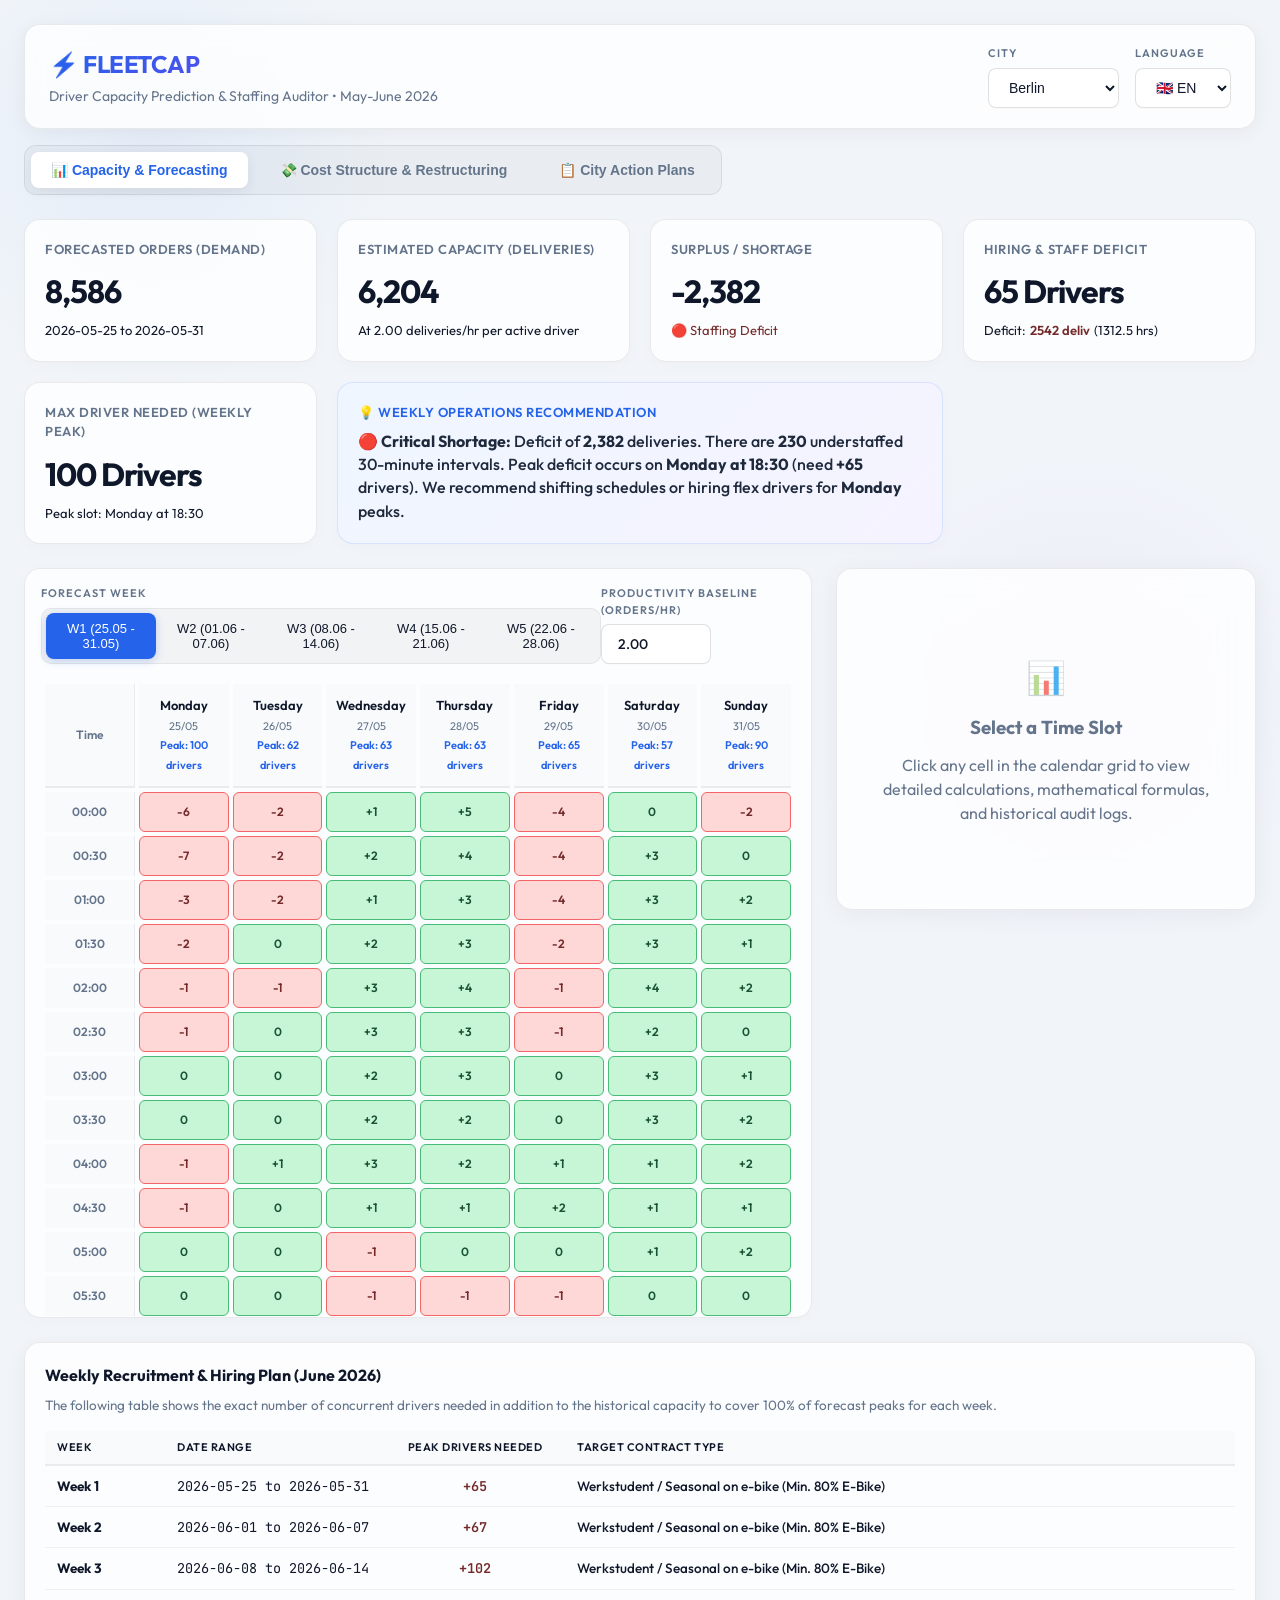
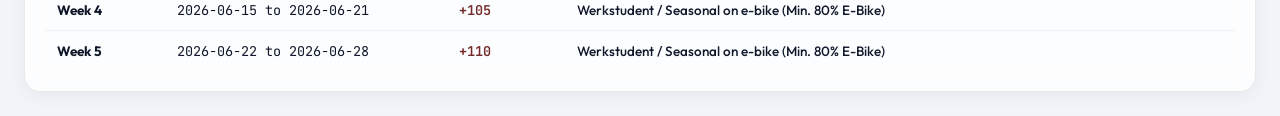
==== commit b7f4ca07: "Integrate weekly hiring targets grid and financial savings targets comparison in plans tab (Tab 3)" ====
--- a/index.html
+++ b/index.html
@@ -870,6 +870,7 @@
   <div class="tab-bar">
     <button class="tab-btn active" id="tab-forecast-btn" onclick="switchTab('forecast')">📊 Capacity & Forecasting</button>
     <button class="tab-btn" id="tab-cost-btn" onclick="switchTab('cost')">💸 Cost Structure & Restructuring</button>
+    <button class="tab-btn" id="tab-plans-btn" onclick="switchTab('plans')">📋 City Action Plans</button>
   </div>
 
   <!-- TAB 1: FORECAST & CAPACITY -->
@@ -1223,7 +1224,956 @@
     </div>
   </div>
 
+  <!-- TAB 3: CITY ACTION PLANS -->
+  <div class="tab-content" id="tab-plans-content">
+    <!-- Row 1: Financial Impact & Summer Recruitment Timeline -->
+    <div style="display: flex; flex-direction: column; gap: 24px; margin-bottom: 24px;">
+      <!-- Financial Impact Card -->
+      <div class="metric-card" style="background: var(--card-bg); border: 1px solid var(--card-border); border-radius: 16px; padding: 24px; box-shadow: 0 4px 20px rgba(0, 0, 0, 0.05); display: flex; flex-direction: column; gap: 16px;">
+        <div style="display: flex; justify-content: space-between; align-items: center; border-bottom: 2px solid var(--accent-color); padding-bottom: 8px;">
+          <div class="checklist-title" id="plans-lbl-financial-title" style="margin-bottom: 0; font-size: 18px; font-weight: 700; color: var(--text-main);">💰 Financial Restructuring Target & Impact</div>
+          <div style="font-size: 13px; font-weight: 700; background: var(--color-green-bg); color: var(--color-green-text); padding: 4px 12px; border-radius: 20px; border: 1px solid var(--color-green-border);" id="plans-lbl-savings-target">Target: ≤ 22.50 EUR/h (Limit)</div>
+        </div>
+        
+        <div style="display: grid; grid-template-columns: 1.5fr 1fr; gap: 24px; align-items: center;">
+          <!-- Visual Target Bar & Stats -->
+          <div style="display: flex; flex-direction: column; gap: 12px;">
+            <div style="display: flex; justify-content: space-between; font-size: 13px; font-weight: 600;">
+              <span>Current Avg Cost: <span id="plans-val-current-cost-label" style="color: var(--color-red-text); font-weight: 700;">0.00 EUR/h</span></span>
+              <span>Target Limit: <span style="color: var(--color-green-text); font-weight: 700;">22.50 EUR/h</span></span>
+            </div>
+            <!-- Progress Bar -->
+            <div style="height: 14px; background: var(--color-red-bg); border-radius: 7px; position: relative; border: 1px solid var(--color-red-border); overflow: hidden; display: flex;">
+              <div id="plans-bar-cost-fill" style="height: 100%; background: var(--color-green-border); border-radius: 6px; width: 80%; transition: width 0.4s ease;"></div>
+            </div>
+            <div id="plans-lbl-cost-overflow" style="font-size: 12px; font-weight: 700; color: var(--color-red-text); text-align: right; margin-top: -4px;">+0.00 EUR/h above limit</div>
+
+            <!-- Performance Stats Grid -->
+            <div style="display: grid; grid-template-columns: repeat(3, 1fr); gap: 12px; margin-top: 8px;">
+              <div style="background: rgba(0,0,0,0.015); padding: 8px 12px; border-radius: 8px; border: 1px solid var(--card-border);">
+                <div style="font-size: 11px; color: var(--text-muted); font-weight: 600;" id="plans-lbl-active-hours">Total Active Hours</div>
+                <div id="plans-val-active-hours" style="font-size: 16px; font-weight: 700; color: var(--text-main); margin-top: 2px;">0 h</div>
+              </div>
+              <div style="background: rgba(0,0,0,0.015); padding: 8px 12px; border-radius: 8px; border: 1px solid var(--card-border);">
+                <div style="font-size: 11px; color: var(--text-muted); font-weight: 600;" id="plans-lbl-tph">Average Trips/Hr</div>
+                <div id="plans-val-tph" style="font-size: 16px; font-weight: 700; color: var(--text-main); margin-top: 2px;">0.00</div>
+              </div>
+              <div style="background: rgba(0,0,0,0.015); padding: 8px 12px; border-radius: 8px; border: 1px solid var(--card-border);">
+                <div style="font-size: 11px; color: var(--text-muted); font-weight: 600;" id="plans-lbl-kph">Average Km/Hr</div>
+                <div id="plans-val-kph" style="font-size: 16px; font-weight: 700; color: var(--text-main); margin-top: 2px;">0.00 km/h</div>
+              </div>
+            </div>
+          </div>
+
+          <!-- Monthly Savings Banner -->
+          <div style="background: linear-gradient(135deg, #10b981, #059669); border-radius: 12px; padding: 20px; display: flex; flex-direction: column; justify-content: center; align-items: center; text-align: center; color: white; box-shadow: 0 4px 15px rgba(16, 185, 129, 0.2); height: 100%;">
+            <div style="font-size: 13px; font-weight: 600; text-transform: uppercase; letter-spacing: 0.5px; opacity: 0.95;" id="plans-lbl-savings">Estimated Monthly Savings</div>
+            <div id="plans-val-savings-amt" style="font-size: 32px; font-weight: 800; margin-top: 6px; text-shadow: 0 2px 4px rgba(0,0,0,0.1);">+0 EUR</div>
+            <div style="font-size: 11px; opacity: 0.85; margin-top: 4px;" id="plans-lbl-savings-desc">if ≤ 22.50 EUR/h target is met</div>
+          </div>
+        </div>
+      </div>
+
+      <!-- Weekly Recruitment & Hiring Targets -->
+      <div class="metric-card" style="background: var(--card-bg); border: 1px solid var(--card-border); border-radius: 16px; padding: 24px; box-shadow: 0 4px 20px rgba(0, 0, 0, 0.05);">
+        <div class="checklist-title" id="plans-lbl-recruitment-title" style="margin-bottom: 6px; font-size: 18px; font-weight: 700; color: var(--text-main); border-bottom: 2px solid var(--accent-color); padding-bottom: 8px;">📈 Summer Recruitment & Weekly Hiring Targets (June 2026)</div>
+        <div style="font-size: 13px; color: var(--text-muted); margin-bottom: 16px;" id="plans-lbl-recruitment-sub">The required concurrent couriers to hire to cover peak shortages:</div>
+        
+        <div style="display: grid; grid-template-columns: repeat(5, 1fr); gap: 16px;" id="plans-timeline-grid">
+          <!-- 5 Week Cards populated dynamically in JS -->
+        </div>
+      </div>
+    </div>
+
+    <!-- Row 2: Contract Structure Mix & Action Checklist -->
+    <div class="cost-tab-layout">
+      <!-- Left Column: Current Structure Mix -->
+      <div class="metric-card" style="flex: 1; background: var(--card-bg); border: 1px solid var(--card-border); border-radius: 16px; padding: 24px; box-shadow: 0 4px 20px rgba(0, 0, 0, 0.05); display: flex; flex-direction: column;">
+        <div class="checklist-title" id="plans-lbl-mix-title" style="margin-bottom: 16px; font-size: 18px; font-weight: 700; color: var(--text-main); border-bottom: 2px solid var(--accent-color); padding-bottom: 8px;">🚗 Current Contract & Vehicle Structure</div>
+        <div id="plans-mix-list" style="display: flex; flex-direction: column; gap: 12px; flex: 1;">
+          <!-- Filled dynamically in JS -->
+        </div>
+      </div>
+
+      <!-- Right Column: Restructuring Action Plan Checklist -->
+      <div class="metric-card" style="flex: 1.2; background: var(--card-bg); border: 1px solid var(--card-border); border-radius: 16px; padding: 24px; box-shadow: 0 4px 20px rgba(0, 0, 0, 0.05);">
+        <div class="checklist-title" id="plans-lbl-steps-title" style="margin-bottom: 16px; font-size: 18px; font-weight: 700; color: var(--text-main); border-bottom: 2px solid var(--accent-color); padding-bottom: 8px;">🛠️ Restructuring Action Plan ("What to do & How to fix it")</div>
+        <div style="margin-bottom: 16px; font-size: 13.5px; color: var(--text-muted); line-height: 1.5;" id="plans-lbl-steps-subtitle">
+          Follow the checklist below to optimize the fleet capacity, eliminate non-compliant contract models, and achieve the target hourly cost of ≤ 22.50 EUR/hour.
+        </div>
+        <div class="checklist-container" id="plans-steps-container" style="border: none; padding: 0; background: transparent; display: flex; flex-direction: column; gap: 16px;">
+          <!-- Filled dynamically in JS -->
+        </div>
+      </div>
+    </div>
+  </div>
+
   <script>
+    const CITY_PLANS = {
+  "Augsburg": {
+    "hours": 5117.0,
+    "cost": 26.33,
+    "tph": 1.79,
+    "kph": 10.38,
+    "structure": [
+      {
+        "ro": "`Minijob` + `Bicycle`: 116.0 h (2.3%) | Cost: 24.81 EUR/h | TPH: 1.98 | KPH: 5.87",
+        "en": "`Minijob` + `Bicycle`: 116.0 h (2.3%) | Cost: 24.81 EUR/h | TPH: 1.98 | KPH: 5.87"
+      },
+      {
+        "ro": "`Minijob` + `Car`: 418.0 h (8.2%) | Cost: 27.92 EUR/h | TPH: 1.82 | KPH: 10.21",
+        "en": "`Minijob` + `Car`: 418.0 h (8.2%) | Cost: 27.92 EUR/h | TPH: 1.82 | KPH: 10.21"
+      },
+      {
+        "ro": "`TZ` + `Bicycle`: 162.0 h (3.2%) | Cost: 23.22 EUR/h | TPH: 1.25 | KPH: 5.64",
+        "en": "`TZ` + `Bicycle`: 162.0 h (3.2%) | Cost: 23.22 EUR/h | TPH: 1.25 | KPH: 5.64"
+      },
+      {
+        "ro": "`TZ` + `Car`: 4266.0 h (83.4%) | Cost: 26.50 EUR/h | TPH: 1.78 | KPH: 10.82",
+        "en": "`TZ` + `Car`: 4266.0 h (83.4%) | Cost: 26.50 EUR/h | TPH: 1.78 | KPH: 10.82"
+      },
+      {
+        "ro": "`Werkstundent` + `Bicycle`: 155.0 h (3.0%) | Cost: 21.80 EUR/h | TPH: 2.41 | KPH: 7.01",
+        "en": "`Werkstundent` + `Bicycle`: 155.0 h (3.0%) | Cost: 21.80 EUR/h | TPH: 2.41 | KPH: 7.01"
+      }
+    ],
+    "steps": [
+      {
+        "title_ro": "Eliminarea Minijobs",
+        "desc_ro": "Concedierea sau conversia tuturor angajaților cu Minijob (care costă > 25 EUR/h) către Werkstudent pe bicicletă.",
+        "title_en": "Eliminate Minijobs",
+        "desc_en": "Fire or convert all Minijob couriers (costing > 25 EUR/h) to Werkstudent on Bicycle."
+      },
+      {
+        "title_ro": "Restructurarea Teilzeit (TZ)",
+        "desc_ro": "Stoparea recrutării TZ. Angajații TZ existenți pe mașină trebuie transferați pe Werkstudent pe bicicletă sau supuși politicii de căpuire a kilometrilor (Plan B).",
+        "title_en": "Teilzeit (TZ) Restructuring",
+        "desc_en": "Freeze TZ hiring. Transition existing TZ car couriers to Werkstudent on Bicycle or apply strict mileage capping (Plan B)."
+      },
+      {
+        "title_ro": "Optimizarea Flotei Auto/Bicicletă",
+        "desc_ro": "Menținerea mașinilor doar sub contracte Werkstudent cu aplicarea strictă a limitei de kilometri (Plan B) și limitarea geografică a curselor.",
+        "title_en": "Fleet Optimization",
+        "desc_en": "Keep cars only for Werkstudent contracts with strict mileage capping (Plan B) and limit shift zones."
+      },
+      {
+        "title_ro": "Recrutare pentru Vârful de Vară",
+        "desc_ro": "Suplinirea deficitului de capacitate din iunie prin angajarea de Werkstudenten permanent și studenți pe contract sezonier (Kurzfristig) pe bicicletă, asigurând costuri orare de ~17.00 - 21.00 EUR.",
+        "title_en": "Summer Peak Recruitment",
+        "desc_en": "Cover the June capacity deficit by hiring permanent Werkstudenten and seasonal students (Kurzfristig) on e-bikes, targeting hourly costs of ~17.00 - 21.00 EUR."
+      }
+    ]
+  },
+  "Berlin": {
+    "hours": 35650.99,
+    "cost": 25.52,
+    "tph": 2.02,
+    "kph": 9.72,
+    "structure": [
+      {
+        "ro": "`Minijob` + `Bicycle`: 2159.0 h (6.1%) | Cost: 25.05 EUR/h | TPH: 2.02 | KPH: 6.61",
+        "en": "`Minijob` + `Bicycle`: 2159.0 h (6.1%) | Cost: 25.05 EUR/h | TPH: 2.02 | KPH: 6.61"
+      },
+      {
+        "ro": "`Minijob` + `Car`: 1710.0 h (4.8%) | Cost: 28.34 EUR/h | TPH: 1.95 | KPH: 11.07",
+        "en": "`Minijob` + `Car`: 1710.0 h (4.8%) | Cost: 28.34 EUR/h | TPH: 1.95 | KPH: 11.07"
+      },
+      {
+        "ro": "`TZ` + `Bicycle`: 6852.0 h (19.2%) | Cost: 23.50 EUR/h | TPH: 1.93 | KPH: 6.53",
+        "en": "`TZ` + `Bicycle`: 6852.0 h (19.2%) | Cost: 23.50 EUR/h | TPH: 1.93 | KPH: 6.53"
+      },
+      {
+        "ro": "`TZ` + `Car`: 19912.0 h (55.9%) | Cost: 27.02 EUR/h | TPH: 2.04 | KPH: 11.94",
+        "en": "`TZ` + `Car`: 19912.0 h (55.9%) | Cost: 27.02 EUR/h | TPH: 2.04 | KPH: 11.94"
+      },
+      {
+        "ro": "`Werkstundent` + `Bicycle`: 5012.0 h (14.1%) | Cost: 21.55 EUR/h | TPH: 2.06 | KPH: 6.16",
+        "en": "`Werkstundent` + `Bicycle`: 5012.0 h (14.1%) | Cost: 21.55 EUR/h | TPH: 2.06 | KPH: 6.16"
+      },
+      {
+        "ro": "`Werkstundent` + `Car`: 6.0 h (0.0%) | Cost: 22.78 EUR/h | TPH: 1.17 | KPH: 6.98",
+        "en": "`Werkstundent` + `Car`: 6.0 h (0.0%) | Cost: 22.78 EUR/h | TPH: 1.17 | KPH: 6.98"
+      }
+    ],
+    "steps": [
+      {
+        "title_ro": "Eliminarea Minijobs",
+        "desc_ro": "Concedierea sau conversia tuturor angajaților cu Minijob (care costă > 25 EUR/h) către Werkstudent pe bicicletă.",
+        "title_en": "Eliminate Minijobs",
+        "desc_en": "Fire or convert all Minijob couriers (costing > 25 EUR/h) to Werkstudent on Bicycle."
+      },
+      {
+        "title_ro": "Restructurarea Teilzeit (TZ)",
+        "desc_ro": "Stoparea recrutării TZ. Angajații TZ existenți pe mașină trebuie transferați pe Werkstudent pe bicicletă sau supuși politicii de căpuire a kilometrilor (Plan B).",
+        "title_en": "Teilzeit (TZ) Restructuring",
+        "desc_en": "Freeze TZ hiring. Transition existing TZ car couriers to Werkstudent on Bicycle or apply strict mileage capping (Plan B)."
+      },
+      {
+        "title_ro": "Tranziție către Biciclete (Congestie urbană)",
+        "desc_ro": "Deoarece Berlin are o congestie ridicată (Frankfurt/München au blocaje masive în centru), viteza mașinilor este redusă iar timpul de parcare este mare. BTPH (TPH pe bicicletă) este istoric mai mare sau egal cu cel auto în centru. Se recomandă înlocuirea mașinilor cu biciclete electrice în proporție de **80% biciclete / 20% mașini** pentru livrările ultra-centrale.",
+        "title_en": "Bicycle Shift (Congested Center)",
+        "desc_en": "Since the city suffers from heavy traffic and parking delays, e-bikes are faster. Target a ratio of 80% e-bikes / 20% cars."
+      },
+      {
+        "title_ro": "Recrutare pentru Vârful de Vară",
+        "desc_ro": "Suplinirea deficitului de capacitate din iunie prin angajarea de Werkstudenten permanent și studenți pe contract sezonier (Kurzfristig) pe bicicletă, asigurând costuri orare de ~17.00 - 21.00 EUR.",
+        "title_en": "Summer Peak Recruitment",
+        "desc_en": "Cover the June capacity deficit by hiring permanent Werkstudenten and seasonal students (Kurzfristig) on e-bikes, targeting hourly costs of ~17.00 - 21.00 EUR."
+      }
+    ]
+  },
+  "Bielefeld": {
+    "hours": 5347.0,
+    "cost": 26.47,
+    "tph": 2.16,
+    "kph": 11.44,
+    "structure": [
+      {
+        "ro": "`Minijob` + `Bicycle`: 93.0 h (1.7%) | Cost: 25.05 EUR/h | TPH: 2.04 | KPH: 6.62",
+        "en": "`Minijob` + `Bicycle`: 93.0 h (1.7%) | Cost: 25.05 EUR/h | TPH: 2.04 | KPH: 6.62"
+      },
+      {
+        "ro": "`Minijob` + `Car`: 193.0 h (3.6%) | Cost: 28.22 EUR/h | TPH: 2.04 | KPH: 10.81",
+        "en": "`Minijob` + `Car`: 193.0 h (3.6%) | Cost: 28.22 EUR/h | TPH: 2.04 | KPH: 10.81"
+      },
+      {
+        "ro": "`TZ` + `Bicycle`: 997.0 h (18.6%) | Cost: 24.43 EUR/h | TPH: 2.13 | KPH: 9.53",
+        "en": "`TZ` + `Bicycle`: 997.0 h (18.6%) | Cost: 24.43 EUR/h | TPH: 2.13 | KPH: 9.53"
+      },
+      {
+        "ro": "`TZ` + `Car`: 3805.0 h (71.2%) | Cost: 27.14 EUR/h | TPH: 2.18 | KPH: 12.21",
+        "en": "`TZ` + `Car`: 3805.0 h (71.2%) | Cost: 27.14 EUR/h | TPH: 2.18 | KPH: 12.21"
+      },
+      {
+        "ro": "`Werkstundent` + `Bicycle`: 88.0 h (1.6%) | Cost: 21.26 EUR/h | TPH: 1.89 | KPH: 5.14",
+        "en": "`Werkstundent` + `Bicycle`: 88.0 h (1.6%) | Cost: 21.26 EUR/h | TPH: 1.89 | KPH: 5.14"
+      },
+      {
+        "ro": "`Werkstundent` + `Car`: 171.0 h (3.2%) | Cost: 24.88 EUR/h | TPH: 2.36 | KPH: 11.88",
+        "en": "`Werkstundent` + `Car`: 171.0 h (3.2%) | Cost: 24.88 EUR/h | TPH: 2.36 | KPH: 11.88"
+      }
+    ],
+    "steps": [
+      {
+        "title_ro": "Eliminarea Minijobs",
+        "desc_ro": "Concedierea sau conversia tuturor angajaților cu Minijob (care costă > 25 EUR/h) către Werkstudent pe bicicletă.",
+        "title_en": "Eliminate Minijobs",
+        "desc_en": "Fire or convert all Minijob couriers (costing > 25 EUR/h) to Werkstudent on Bicycle."
+      },
+      {
+        "title_ro": "Restructurarea Teilzeit (TZ)",
+        "desc_ro": "Stoparea recrutării TZ. Angajații TZ existenți pe mașină trebuie transferați pe Werkstudent pe bicicletă sau supuși politicii de căpuire a kilometrilor (Plan B).",
+        "title_en": "Teilzeit (TZ) Restructuring",
+        "desc_en": "Freeze TZ hiring. Transition existing TZ car couriers to Werkstudent on Bicycle or apply strict mileage capping (Plan B)."
+      },
+      {
+        "title_ro": "Optimizarea Flotei Auto/Bicicletă",
+        "desc_ro": "Menținerea mașinilor doar sub contracte Werkstudent cu aplicarea strictă a limitei de kilometri (Plan B) și limitarea geografică a curselor.",
+        "title_en": "Fleet Optimization",
+        "desc_en": "Keep cars only for Werkstudent contracts with strict mileage capping (Plan B) and limit shift zones."
+      },
+      {
+        "title_ro": "Recrutare pentru Vârful de Vară",
+        "desc_ro": "Suplinirea deficitului de capacitate din iunie prin angajarea de Werkstudenten permanent și studenți pe contract sezonier (Kurzfristig) pe bicicletă, asigurând costuri orare de ~17.00 - 21.00 EUR.",
+        "title_en": "Summer Peak Recruitment",
+        "desc_en": "Cover the June capacity deficit by hiring permanent Werkstudenten and seasonal students (Kurzfristig) on e-bikes, targeting hourly costs of ~17.00 - 21.00 EUR."
+      }
+    ]
+  },
+  "Frankfurt": {
+    "hours": 24084.0,
+    "cost": 28.11,
+    "tph": 1.94,
+    "kph": 14.61,
+    "structure": [
+      {
+        "ro": "`Minijob` + `Bicycle`: 169.0 h (0.7%) | Cost: 26.91 EUR/h | TPH: 2.07 | KPH: 12.24",
+        "en": "`Minijob` + `Bicycle`: 169.0 h (0.7%) | Cost: 26.91 EUR/h | TPH: 2.07 | KPH: 12.24"
+      },
+      {
+        "ro": "`Minijob` + `Car`: 1271.0 h (5.3%) | Cost: 29.48 EUR/h | TPH: 1.85 | KPH: 13.37",
+        "en": "`Minijob` + `Car`: 1271.0 h (5.3%) | Cost: 29.48 EUR/h | TPH: 1.85 | KPH: 13.37"
+      },
+      {
+        "ro": "`TZ` + `Bicycle`: 2663.0 h (11.1%) | Cost: 25.79 EUR/h | TPH: 2.01 | KPH: 13.95",
+        "en": "`TZ` + `Bicycle`: 2663.0 h (11.1%) | Cost: 25.79 EUR/h | TPH: 2.01 | KPH: 13.95"
+      },
+      {
+        "ro": "`TZ` + `Car`: 19981.0 h (83.0%) | Cost: 28.34 EUR/h | TPH: 1.94 | KPH: 14.80",
+        "en": "`TZ` + `Car`: 19981.0 h (83.0%) | Cost: 28.34 EUR/h | TPH: 1.94 | KPH: 14.80"
+      }
+    ],
+    "steps": [
+      {
+        "title_ro": "Eliminarea Minijobs",
+        "desc_ro": "Concedierea sau conversia tuturor angajaților cu Minijob (care costă > 25 EUR/h) către Werkstudent pe bicicletă.",
+        "title_en": "Eliminate Minijobs",
+        "desc_en": "Fire or convert all Minijob couriers (costing > 25 EUR/h) to Werkstudent on Bicycle."
+      },
+      {
+        "title_ro": "Restructurarea Teilzeit (TZ)",
+        "desc_ro": "Stoparea recrutării TZ. Angajații TZ existenți pe mașină trebuie transferați pe Werkstudent pe bicicletă sau supuși politicii de căpuire a kilometrilor (Plan B).",
+        "title_en": "Teilzeit (TZ) Restructuring",
+        "desc_en": "Freeze TZ hiring. Transition existing TZ car couriers to Werkstudent on Bicycle or apply strict mileage capping (Plan B)."
+      },
+      {
+        "title_ro": "Tranziție către Biciclete (Congestie urbană)",
+        "desc_ro": "Deoarece Frankfurt am Main are o congestie ridicată (Frankfurt/München au blocaje masive în centru), viteza mașinilor este redusă iar timpul de parcare este mare. BTPH (TPH pe bicicletă) este istoric mai mare sau egal cu cel auto în centru. Se recomandă înlocuirea mașinilor cu biciclete electrice în proporție de **80% biciclete / 20% mașini** pentru livrările ultra-centrale.",
+        "title_en": "Bicycle Shift (Congested Center)",
+        "desc_en": "Since the city suffers from heavy traffic and parking delays, e-bikes are faster. Target a ratio of 80% e-bikes / 20% cars."
+      },
+      {
+        "title_ro": "Recrutare pentru Vârful de Vară",
+        "desc_ro": "Suplinirea deficitului de capacitate din iunie prin angajarea de Werkstudenten permanent și studenți pe contract sezonier (Kurzfristig) pe bicicletă, asigurând costuri orare de ~17.00 - 21.00 EUR.",
+        "title_en": "Summer Peak Recruitment",
+        "desc_en": "Cover the June capacity deficit by hiring permanent Werkstudenten and seasonal students (Kurzfristig) on e-bikes, targeting hourly costs of ~17.00 - 21.00 EUR."
+      }
+    ]
+  },
+  "Freiburg": {
+    "hours": 2447.0,
+    "cost": 27.2,
+    "tph": 2.11,
+    "kph": 11.74,
+    "structure": [
+      {
+        "ro": "`Minijob` + `Car`: 546.0 h (22.3%) | Cost: 27.90 EUR/h | TPH: 2.20 | KPH: 10.18",
+        "en": "`Minijob` + `Car`: 546.0 h (22.3%) | Cost: 27.90 EUR/h | TPH: 2.20 | KPH: 10.18"
+      },
+      {
+        "ro": "`TZ` + `Bicycle`: 218.0 h (8.9%) | Cost: 23.77 EUR/h | TPH: 1.99 | KPH: 7.41",
+        "en": "`TZ` + `Bicycle`: 218.0 h (8.9%) | Cost: 23.77 EUR/h | TPH: 1.99 | KPH: 7.41"
+      },
+      {
+        "ro": "`TZ` + `Car`: 1683.0 h (68.8%) | Cost: 27.42 EUR/h | TPH: 2.09 | KPH: 12.81",
+        "en": "`TZ` + `Car`: 1683.0 h (68.8%) | Cost: 27.42 EUR/h | TPH: 2.09 | KPH: 12.81"
+      }
+    ],
+    "steps": [
+      {
+        "title_ro": "Eliminarea Minijobs",
+        "desc_ro": "Concedierea sau conversia tuturor angajaților cu Minijob (care costă > 25 EUR/h) către Werkstudent pe bicicletă.",
+        "title_en": "Eliminate Minijobs",
+        "desc_en": "Fire or convert all Minijob couriers (costing > 25 EUR/h) to Werkstudent on Bicycle."
+      },
+      {
+        "title_ro": "Restructurarea Teilzeit (TZ)",
+        "desc_ro": "Stoparea recrutării TZ. Angajații TZ existenți pe mașină trebuie transferați pe Werkstudent pe bicicletă sau supuși politicii de căpuire a kilometrilor (Plan B).",
+        "title_en": "Teilzeit (TZ) Restructuring",
+        "desc_en": "Freeze TZ hiring. Transition existing TZ car couriers to Werkstudent on Bicycle or apply strict mileage capping (Plan B)."
+      },
+      {
+        "title_ro": "Optimizarea Flotei Auto/Bicicletă",
+        "desc_ro": "Menținerea mașinilor doar sub contracte Werkstudent cu aplicarea strictă a limitei de kilometri (Plan B) și limitarea geografică a curselor.",
+        "title_en": "Fleet Optimization",
+        "desc_en": "Keep cars only for Werkstudent contracts with strict mileage capping (Plan B) and limit shift zones."
+      },
+      {
+        "title_ro": "Recrutare pentru Vârful de Vară",
+        "desc_ro": "Suplinirea deficitului de capacitate din iunie prin angajarea de Werkstudenten permanent și studenți pe contract sezonier (Kurzfristig) pe bicicletă, asigurând costuri orare de ~17.00 - 21.00 EUR.",
+        "title_en": "Summer Peak Recruitment",
+        "desc_en": "Cover the June capacity deficit by hiring permanent Werkstudenten and seasonal students (Kurzfristig) on e-bikes, targeting hourly costs of ~17.00 - 21.00 EUR."
+      }
+    ]
+  },
+  "Gütersloh": {
+    "hours": 128.0,
+    "cost": 26.58,
+    "tph": 1.58,
+    "kph": 7.52,
+    "structure": [
+      {
+        "ro": "`Minijob` + `Car`: 127.0 h (99.2%) | Cost: 26.58 EUR/h | TPH: 1.58 | KPH: 7.51",
+        "en": "`Minijob` + `Car`: 127.0 h (99.2%) | Cost: 26.58 EUR/h | TPH: 1.58 | KPH: 7.51"
+      },
+      {
+        "ro": "`TZ` + `Car`: 1.0 h (0.8%) | Cost: 25.69 EUR/h | TPH: 1.00 | KPH: 9.09",
+        "en": "`TZ` + `Car`: 1.0 h (0.8%) | Cost: 25.69 EUR/h | TPH: 1.00 | KPH: 9.09"
+      }
+    ],
+    "steps": [
+      {
+        "title_ro": "Eliminarea Minijobs",
+        "desc_ro": "Concedierea sau conversia tuturor angajaților cu Minijob (care costă > 25 EUR/h) către Werkstudent pe bicicletă.",
+        "title_en": "Eliminate Minijobs",
+        "desc_en": "Fire or convert all Minijob couriers (costing > 25 EUR/h) to Werkstudent on Bicycle."
+      },
+      {
+        "title_ro": "Restructurarea Teilzeit (TZ)",
+        "desc_ro": "Stoparea recrutării TZ. Angajații TZ existenți pe mașină trebuie transferați pe Werkstudent pe bicicletă sau supuși politicii de căpuire a kilometrilor (Plan B).",
+        "title_en": "Teilzeit (TZ) Restructuring",
+        "desc_en": "Freeze TZ hiring. Transition existing TZ car couriers to Werkstudent on Bicycle or apply strict mileage capping (Plan B)."
+      },
+      {
+        "title_ro": "Optimizarea Flotei Auto/Bicicletă",
+        "desc_ro": "Menținerea mașinilor doar sub contracte Werkstudent cu aplicarea strictă a limitei de kilometri (Plan B) și limitarea geografică a curselor.",
+        "title_en": "Fleet Optimization",
+        "desc_en": "Keep cars only for Werkstudent contracts with strict mileage capping (Plan B) and limit shift zones."
+      },
+      {
+        "title_ro": "Recrutare pentru Vârful de Vară",
+        "desc_ro": "Suplinirea deficitului de capacitate din iunie prin angajarea de Werkstudenten permanent și studenți pe contract sezonier (Kurzfristig) pe bicicletă, asigurând costuri orare de ~17.00 - 21.00 EUR.",
+        "title_en": "Summer Peak Recruitment",
+        "desc_en": "Cover the June capacity deficit by hiring permanent Werkstudenten and seasonal students (Kurzfristig) on e-bikes, targeting hourly costs of ~17.00 - 21.00 EUR."
+      }
+    ]
+  },
+  "Heidelberg": {
+    "hours": 4112.0,
+    "cost": 27.82,
+    "tph": 2.39,
+    "kph": 13.46,
+    "structure": [
+      {
+        "ro": "`Minijob` + `Bicycle`: 1.0 h (0.0%) | Cost: 25.80 EUR/h | TPH: 1.00 | KPH: 8.88",
+        "en": "`Minijob` + `Bicycle`: 1.0 h (0.0%) | Cost: 25.80 EUR/h | TPH: 1.00 | KPH: 8.88"
+      },
+      {
+        "ro": "`Minijob` + `Car`: 216.0 h (5.3%) | Cost: 29.69 EUR/h | TPH: 2.52 | KPH: 13.81",
+        "en": "`Minijob` + `Car`: 216.0 h (5.3%) | Cost: 29.69 EUR/h | TPH: 2.52 | KPH: 13.81"
+      },
+      {
+        "ro": "`TZ` + `Car`: 3895.0 h (94.7%) | Cost: 27.71 EUR/h | TPH: 2.38 | KPH: 13.44",
+        "en": "`TZ` + `Car`: 3895.0 h (94.7%) | Cost: 27.71 EUR/h | TPH: 2.38 | KPH: 13.44"
+      }
+    ],
+    "steps": [
+      {
+        "title_ro": "Eliminarea Minijobs",
+        "desc_ro": "Concedierea sau conversia tuturor angajaților cu Minijob (care costă > 25 EUR/h) către Werkstudent pe bicicletă.",
+        "title_en": "Eliminate Minijobs",
+        "desc_en": "Fire or convert all Minijob couriers (costing > 25 EUR/h) to Werkstudent on Bicycle."
+      },
+      {
+        "title_ro": "Restructurarea Teilzeit (TZ)",
+        "desc_ro": "Stoparea recrutării TZ. Angajații TZ existenți pe mașină trebuie transferați pe Werkstudent pe bicicletă sau supuși politicii de căpuire a kilometrilor (Plan B).",
+        "title_en": "Teilzeit (TZ) Restructuring",
+        "desc_en": "Freeze TZ hiring. Transition existing TZ car couriers to Werkstudent on Bicycle or apply strict mileage capping (Plan B)."
+      },
+      {
+        "title_ro": "Optimizarea Flotei Auto/Bicicletă",
+        "desc_ro": "Menținerea mașinilor doar sub contracte Werkstudent cu aplicarea strictă a limitei de kilometri (Plan B) și limitarea geografică a curselor.",
+        "title_en": "Fleet Optimization",
+        "desc_en": "Keep cars only for Werkstudent contracts with strict mileage capping (Plan B) and limit shift zones."
+      },
+      {
+        "title_ro": "Recrutare pentru Vârful de Vară",
+        "desc_ro": "Suplinirea deficitului de capacitate din iunie prin angajarea de Werkstudenten permanent și studenți pe contract sezonier (Kurzfristig) pe bicicletă, asigurând costuri orare de ~17.00 - 21.00 EUR.",
+        "title_en": "Summer Peak Recruitment",
+        "desc_en": "Cover the June capacity deficit by hiring permanent Werkstudenten and seasonal students (Kurzfristig) on e-bikes, targeting hourly costs of ~17.00 - 21.00 EUR."
+      }
+    ]
+  },
+  "Heilbronn": {
+    "hours": 2186.0,
+    "cost": 27.08,
+    "tph": 2.17,
+    "kph": 12.49,
+    "structure": [
+      {
+        "ro": "`Minijob` + `Car`: 393.0 h (18.0%) | Cost: 29.07 EUR/h | TPH: 2.38 | KPH: 12.54",
+        "en": "`Minijob` + `Car`: 393.0 h (18.0%) | Cost: 29.07 EUR/h | TPH: 2.38 | KPH: 12.54"
+      },
+      {
+        "ro": "`TZ` + `Bicycle`: 584.0 h (26.7%) | Cost: 25.30 EUR/h | TPH: 2.11 | KPH: 12.37",
+        "en": "`TZ` + `Bicycle`: 584.0 h (26.7%) | Cost: 25.30 EUR/h | TPH: 2.11 | KPH: 12.37"
+      },
+      {
+        "ro": "`TZ` + `Car`: 1209.0 h (55.3%) | Cost: 27.29 EUR/h | TPH: 2.13 | KPH: 12.52",
+        "en": "`TZ` + `Car`: 1209.0 h (55.3%) | Cost: 27.29 EUR/h | TPH: 2.13 | KPH: 12.52"
+      }
+    ],
+    "steps": [
+      {
+        "title_ro": "Eliminarea Minijobs",
+        "desc_ro": "Concedierea sau conversia tuturor angajaților cu Minijob (care costă > 25 EUR/h) către Werkstudent pe bicicletă.",
+        "title_en": "Eliminate Minijobs",
+        "desc_en": "Fire or convert all Minijob couriers (costing > 25 EUR/h) to Werkstudent on Bicycle."
+      },
+      {
+        "title_ro": "Restructurarea Teilzeit (TZ)",
+        "desc_ro": "Stoparea recrutării TZ. Angajații TZ existenți pe mașină trebuie transferați pe Werkstudent pe bicicletă sau supuși politicii de căpuire a kilometrilor (Plan B).",
+        "title_en": "Teilzeit (TZ) Restructuring",
+        "desc_en": "Freeze TZ hiring. Transition existing TZ car couriers to Werkstudent on Bicycle or apply strict mileage capping (Plan B)."
+      },
+      {
+        "title_ro": "Optimizarea Flotei Auto/Bicicletă",
+        "desc_ro": "Menținerea mașinilor doar sub contracte Werkstudent cu aplicarea strictă a limitei de kilometri (Plan B) și limitarea geografică a curselor.",
+        "title_en": "Fleet Optimization",
+        "desc_en": "Keep cars only for Werkstudent contracts with strict mileage capping (Plan B) and limit shift zones."
+      },
+      {
+        "title_ro": "Recrutare pentru Vârful de Vară",
+        "desc_ro": "Suplinirea deficitului de capacitate din iunie prin angajarea de Werkstudenten permanent și studenți pe contract sezonier (Kurzfristig) pe bicicletă, asigurând costuri orare de ~17.00 - 21.00 EUR.",
+        "title_en": "Summer Peak Recruitment",
+        "desc_en": "Cover the June capacity deficit by hiring permanent Werkstudenten and seasonal students (Kurzfristig) on e-bikes, targeting hourly costs of ~17.00 - 21.00 EUR."
+      }
+    ]
+  },
+  "Ingolstadt": {
+    "hours": 2315.0,
+    "cost": 26.63,
+    "tph": 1.99,
+    "kph": 11.4,
+    "structure": [
+      {
+        "ro": "`Minijob` + `Car`: 366.0 h (15.8%) | Cost: 28.70 EUR/h | TPH: 2.06 | KPH: 11.79",
+        "en": "`Minijob` + `Car`: 366.0 h (15.8%) | Cost: 28.70 EUR/h | TPH: 2.06 | KPH: 11.79"
+      },
+      {
+        "ro": "`TZ` + `Bicycle`: 403.0 h (17.4%) | Cost: 25.35 EUR/h | TPH: 2.16 | KPH: 12.51",
+        "en": "`TZ` + `Bicycle`: 403.0 h (17.4%) | Cost: 25.35 EUR/h | TPH: 2.16 | KPH: 12.51"
+      },
+      {
+        "ro": "`TZ` + `Car`: 1477.0 h (63.8%) | Cost: 26.72 EUR/h | TPH: 1.95 | KPH: 11.30",
+        "en": "`TZ` + `Car`: 1477.0 h (63.8%) | Cost: 26.72 EUR/h | TPH: 1.95 | KPH: 11.30"
+      },
+      {
+        "ro": "`Werkstundent` + `Bicycle`: 69.0 h (3.0%) | Cost: 21.23 EUR/h | TPH: 1.46 | KPH: 5.01",
+        "en": "`Werkstundent` + `Bicycle`: 69.0 h (3.0%) | Cost: 21.23 EUR/h | TPH: 1.46 | KPH: 5.01"
+      }
+    ],
+    "steps": [
+      {
+        "title_ro": "Eliminarea Minijobs",
+        "desc_ro": "Concedierea sau conversia tuturor angajaților cu Minijob (care costă > 25 EUR/h) către Werkstudent pe bicicletă.",
+        "title_en": "Eliminate Minijobs",
+        "desc_en": "Fire or convert all Minijob couriers (costing > 25 EUR/h) to Werkstudent on Bicycle."
+      },
+      {
+        "title_ro": "Restructurarea Teilzeit (TZ)",
+        "desc_ro": "Stoparea recrutării TZ. Angajații TZ existenți pe mașină trebuie transferați pe Werkstudent pe bicicletă sau supuși politicii de căpuire a kilometrilor (Plan B).",
+        "title_en": "Teilzeit (TZ) Restructuring",
+        "desc_en": "Freeze TZ hiring. Transition existing TZ car couriers to Werkstudent on Bicycle or apply strict mileage capping (Plan B)."
+      },
+      {
+        "title_ro": "Optimizarea Flotei Auto/Bicicletă",
+        "desc_ro": "Menținerea mașinilor doar sub contracte Werkstudent cu aplicarea strictă a limitei de kilometri (Plan B) și limitarea geografică a curselor.",
+        "title_en": "Fleet Optimization",
+        "desc_en": "Keep cars only for Werkstudent contracts with strict mileage capping (Plan B) and limit shift zones."
+      },
+      {
+        "title_ro": "Recrutare pentru Vârful de Vară",
+        "desc_ro": "Suplinirea deficitului de capacitate din iunie prin angajarea de Werkstudenten permanent și studenți pe contract sezonier (Kurzfristig) pe bicicletă, asigurând costuri orare de ~17.00 - 21.00 EUR.",
+        "title_en": "Summer Peak Recruitment",
+        "desc_en": "Cover the June capacity deficit by hiring permanent Werkstudenten and seasonal students (Kurzfristig) on e-bikes, targeting hourly costs of ~17.00 - 21.00 EUR."
+      }
+    ]
+  },
+  "Karlsruhe": {
+    "hours": 2928.0,
+    "cost": 27.82,
+    "tph": 2.36,
+    "kph": 13.06,
+    "structure": [
+      {
+        "ro": "`Minijob` + `Bicycle`: 69.0 h (2.4%) | Cost: 25.46 EUR/h | TPH: 2.45 | KPH: 7.84",
+        "en": "`Minijob` + `Bicycle`: 69.0 h (2.4%) | Cost: 25.46 EUR/h | TPH: 2.45 | KPH: 7.84"
+      },
+      {
+        "ro": "`Minijob` + `Car`: 526.0 h (18.0%) | Cost: 28.14 EUR/h | TPH: 2.25 | KPH: 10.67",
+        "en": "`Minijob` + `Car`: 526.0 h (18.0%) | Cost: 28.14 EUR/h | TPH: 2.25 | KPH: 10.67"
+      },
+      {
+        "ro": "`TZ` + `Bicycle`: 75.0 h (2.6%) | Cost: 24.08 EUR/h | TPH: 2.56 | KPH: 8.42",
+        "en": "`TZ` + `Bicycle`: 75.0 h (2.6%) | Cost: 24.08 EUR/h | TPH: 2.56 | KPH: 8.42"
+      },
+      {
+        "ro": "`TZ` + `Car`: 2258.0 h (77.1%) | Cost: 27.94 EUR/h | TPH: 2.37 | KPH: 13.93",
+        "en": "`TZ` + `Car`: 2258.0 h (77.1%) | Cost: 27.94 EUR/h | TPH: 2.37 | KPH: 13.93"
+      }
+    ],
+    "steps": [
+      {
+        "title_ro": "Eliminarea Minijobs",
+        "desc_ro": "Concedierea sau conversia tuturor angajaților cu Minijob (care costă > 25 EUR/h) către Werkstudent pe bicicletă.",
+        "title_en": "Eliminate Minijobs",
+        "desc_en": "Fire or convert all Minijob couriers (costing > 25 EUR/h) to Werkstudent on Bicycle."
+      },
+      {
+        "title_ro": "Restructurarea Teilzeit (TZ)",
+        "desc_ro": "Stoparea recrutării TZ. Angajații TZ existenți pe mașină trebuie transferați pe Werkstudent pe bicicletă sau supuși politicii de căpuire a kilometrilor (Plan B).",
+        "title_en": "Teilzeit (TZ) Restructuring",
+        "desc_en": "Freeze TZ hiring. Transition existing TZ car couriers to Werkstudent on Bicycle or apply strict mileage capping (Plan B)."
+      },
+      {
+        "title_ro": "Optimizarea Flotei Auto/Bicicletă",
+        "desc_ro": "Menținerea mașinilor doar sub contracte Werkstudent cu aplicarea strictă a limitei de kilometri (Plan B) și limitarea geografică a curselor.",
+        "title_en": "Fleet Optimization",
+        "desc_en": "Keep cars only for Werkstudent contracts with strict mileage capping (Plan B) and limit shift zones."
+      },
+      {
+        "title_ro": "Recrutare pentru Vârful de Vară",
+        "desc_ro": "Suplinirea deficitului de capacitate din iunie prin angajarea de Werkstudenten permanent și studenți pe contract sezonier (Kurzfristig) pe bicicletă, asigurând costuri orare de ~17.00 - 21.00 EUR.",
+        "title_en": "Summer Peak Recruitment",
+        "desc_en": "Cover the June capacity deficit by hiring permanent Werkstudenten and seasonal students (Kurzfristig) on e-bikes, targeting hourly costs of ~17.00 - 21.00 EUR."
+      }
+    ]
+  },
+  "Leipzig": {
+    "hours": 3001.0,
+    "cost": 24.33,
+    "tph": 1.48,
+    "kph": 6.3,
+    "structure": [
+      {
+        "ro": "`Minijob` + `Car`: 79.0 h (2.6%) | Cost: 26.26 EUR/h | TPH: 1.47 | KPH: 6.84",
+        "en": "`Minijob` + `Car`: 79.0 h (2.6%) | Cost: 26.26 EUR/h | TPH: 1.47 | KPH: 6.84"
+      },
+      {
+        "ro": "`TZ` + `Bicycle`: 189.0 h (6.3%) | Cost: 22.64 EUR/h | TPH: 1.57 | KPH: 3.74",
+        "en": "`TZ` + `Bicycle`: 189.0 h (6.3%) | Cost: 22.64 EUR/h | TPH: 1.57 | KPH: 3.74"
+      },
+      {
+        "ro": "`TZ` + `Car`: 2635.0 h (87.8%) | Cost: 24.53 EUR/h | TPH: 1.48 | KPH: 6.58",
+        "en": "`TZ` + `Car`: 2635.0 h (87.8%) | Cost: 24.53 EUR/h | TPH: 1.48 | KPH: 6.58"
+      },
+      {
+        "ro": "`Werkstundent` + `Bicycle`: 98.0 h (3.3%) | Cost: 20.77 EUR/h | TPH: 1.47 | KPH: 3.42",
+        "en": "`Werkstundent` + `Bicycle`: 98.0 h (3.3%) | Cost: 20.77 EUR/h | TPH: 1.47 | KPH: 3.42"
+      }
+    ],
+    "steps": [
+      {
+        "title_ro": "Eliminarea Minijobs",
+        "desc_ro": "Concedierea sau conversia tuturor angajaților cu Minijob (care costă > 25 EUR/h) către Werkstudent pe bicicletă.",
+        "title_en": "Eliminate Minijobs",
+        "desc_en": "Fire or convert all Minijob couriers (costing > 25 EUR/h) to Werkstudent on Bicycle."
+      },
+      {
+        "title_ro": "Restructurarea Teilzeit (TZ)",
+        "desc_ro": "Stoparea recrutării TZ. Angajații TZ existenți pe mașină trebuie transferați pe Werkstudent pe bicicletă sau supuși politicii de căpuire a kilometrilor (Plan B).",
+        "title_en": "Teilzeit (TZ) Restructuring",
+        "desc_en": "Freeze TZ hiring. Transition existing TZ car couriers to Werkstudent on Bicycle or apply strict mileage capping (Plan B)."
+      },
+      {
+        "title_ro": "Optimizarea Flotei Auto/Bicicletă",
+        "desc_ro": "Menținerea mașinilor doar sub contracte Werkstudent cu aplicarea strictă a limitei de kilometri (Plan B) și limitarea geografică a curselor.",
+        "title_en": "Fleet Optimization",
+        "desc_en": "Keep cars only for Werkstudent contracts with strict mileage capping (Plan B) and limit shift zones."
+      },
+      {
+        "title_ro": "Recrutare pentru Vârful de Vară",
+        "desc_ro": "Suplinirea deficitului de capacitate din iunie prin angajarea de Werkstudenten permanent și studenți pe contract sezonier (Kurzfristig) pe bicicletă, asigurând costuri orare de ~17.00 - 21.00 EUR.",
+        "title_en": "Summer Peak Recruitment",
+        "desc_en": "Cover the June capacity deficit by hiring permanent Werkstudenten and seasonal students (Kurzfristig) on e-bikes, targeting hourly costs of ~17.00 - 21.00 EUR."
+      }
+    ]
+  },
+  "München": {
+    "hours": 28586.0,
+    "cost": 28.29,
+    "tph": 2.12,
+    "kph": 15.03,
+    "structure": [
+      {
+        "ro": "`Minijob` + `Bicycle`: 433.0 h (1.5%) | Cost: 25.46 EUR/h | TPH: 2.27 | KPH: 7.85",
+        "en": "`Minijob` + `Bicycle`: 433.0 h (1.5%) | Cost: 25.46 EUR/h | TPH: 2.27 | KPH: 7.85"
+      },
+      {
+        "ro": "`Minijob` + `Car`: 1757.0 h (6.1%) | Cost: 30.03 EUR/h | TPH: 2.14 | KPH: 14.48",
+        "en": "`Minijob` + `Car`: 1757.0 h (6.1%) | Cost: 30.03 EUR/h | TPH: 2.14 | KPH: 14.48"
+      },
+      {
+        "ro": "`TZ` + `Bicycle`: 3124.0 h (10.9%) | Cost: 25.72 EUR/h | TPH: 2.06 | KPH: 13.70",
+        "en": "`TZ` + `Bicycle`: 3124.0 h (10.9%) | Cost: 25.72 EUR/h | TPH: 2.06 | KPH: 13.70"
+      },
+      {
+        "ro": "`TZ` + `Car`: 22886.0 h (80.1%) | Cost: 28.67 EUR/h | TPH: 2.12 | KPH: 15.50",
+        "en": "`TZ` + `Car`: 22886.0 h (80.1%) | Cost: 28.67 EUR/h | TPH: 2.12 | KPH: 15.50"
+      },
+      {
+        "ro": "`Werkstundent` + `Bicycle`: 358.0 h (1.3%) | Cost: 22.19 EUR/h | TPH: 2.08 | KPH: 8.40",
+        "en": "`Werkstundent` + `Bicycle`: 358.0 h (1.3%) | Cost: 22.19 EUR/h | TPH: 2.08 | KPH: 8.40"
+      },
+      {
+        "ro": "`Werkstundent` + `Car`: 28.0 h (0.1%) | Cost: 25.45 EUR/h | TPH: 1.75 | KPH: 13.23",
+        "en": "`Werkstundent` + `Car`: 28.0 h (0.1%) | Cost: 25.45 EUR/h | TPH: 1.75 | KPH: 13.23"
+      }
+    ],
+    "steps": [
+      {
+        "title_ro": "Eliminarea Minijobs",
+        "desc_ro": "Concedierea sau conversia tuturor angajaților cu Minijob (care costă > 25 EUR/h) către Werkstudent pe bicicletă.",
+        "title_en": "Eliminate Minijobs",
+        "desc_en": "Fire or convert all Minijob couriers (costing > 25 EUR/h) to Werkstudent on Bicycle."
+      },
+      {
+        "title_ro": "Restructurarea Teilzeit (TZ)",
+        "desc_ro": "Stoparea recrutării TZ. Angajații TZ existenți pe mașină trebuie transferați pe Werkstudent pe bicicletă sau supuși politicii de căpuire a kilometrilor (Plan B).",
+        "title_en": "Teilzeit (TZ) Restructuring",
+        "desc_en": "Freeze TZ hiring. Transition existing TZ car couriers to Werkstudent on Bicycle or apply strict mileage capping (Plan B)."
+      },
+      {
+        "title_ro": "Tranziție către Biciclete (Congestie urbană)",
+        "desc_ro": "Deoarece Munich are o congestie ridicată (Frankfurt/München au blocaje masive în centru), viteza mașinilor este redusă iar timpul de parcare este mare. BTPH (TPH pe bicicletă) este istoric mai mare sau egal cu cel auto în centru. Se recomandă înlocuirea mașinilor cu biciclete electrice în proporție de **80% biciclete / 20% mașini** pentru livrările ultra-centrale.",
+        "title_en": "Bicycle Shift (Congested Center)",
+        "desc_en": "Since the city suffers from heavy traffic and parking delays, e-bikes are faster. Target a ratio of 80% e-bikes / 20% cars."
+      },
+      {
+        "title_ro": "Recrutare pentru Vârful de Vară",
+        "desc_ro": "Suplinirea deficitului de capacitate din iunie prin angajarea de Werkstudenten permanent și studenți pe contract sezonier (Kurzfristig) pe bicicletă, asigurând costuri orare de ~17.00 - 21.00 EUR.",
+        "title_en": "Summer Peak Recruitment",
+        "desc_en": "Cover the June capacity deficit by hiring permanent Werkstudenten and seasonal students (Kurzfristig) on e-bikes, targeting hourly costs of ~17.00 - 21.00 EUR."
+      }
+    ]
+  },
+  "Nürnberg": {
+    "hours": 4102.0,
+    "cost": 25.84,
+    "tph": 1.81,
+    "kph": 10.01,
+    "structure": [
+      {
+        "ro": "`Minijob` + `Bicycle`: 193.0 h (4.7%) | Cost: 24.53 EUR/h | TPH: 2.11 | KPH: 5.04",
+        "en": "`Minijob` + `Bicycle`: 193.0 h (4.7%) | Cost: 24.53 EUR/h | TPH: 2.11 | KPH: 5.04"
+      },
+      {
+        "ro": "`Minijob` + `Car`: 705.0 h (17.2%) | Cost: 28.24 EUR/h | TPH: 1.72 | KPH: 10.86",
+        "en": "`Minijob` + `Car`: 705.0 h (17.2%) | Cost: 28.24 EUR/h | TPH: 1.72 | KPH: 10.86"
+      },
+      {
+        "ro": "`TZ` + `Bicycle`: 562.0 h (13.7%) | Cost: 24.45 EUR/h | TPH: 1.80 | KPH: 9.62",
+        "en": "`TZ` + `Bicycle`: 562.0 h (13.7%) | Cost: 24.45 EUR/h | TPH: 1.80 | KPH: 9.62"
+      },
+      {
+        "ro": "`TZ` + `Car`: 2041.0 h (49.8%) | Cost: 26.79 EUR/h | TPH: 1.75 | KPH: 11.44",
+        "en": "`TZ` + `Car`: 2041.0 h (49.8%) | Cost: 26.79 EUR/h | TPH: 1.75 | KPH: 11.44"
+      },
+      {
+        "ro": "`Werkstundent` + `Bicycle`: 593.0 h (14.5%) | Cost: 21.54 EUR/h | TPH: 2.07 | KPH: 6.12",
+        "en": "`Werkstundent` + `Bicycle`: 593.0 h (14.5%) | Cost: 21.54 EUR/h | TPH: 2.07 | KPH: 6.12"
+      },
+      {
+        "ro": "`Werkstundent` + `Car`: 8.0 h (0.2%) | Cost: 21.79 EUR/h | TPH: 1.25 | KPH: 4.65",
+        "en": "`Werkstundent` + `Car`: 8.0 h (0.2%) | Cost: 21.79 EUR/h | TPH: 1.25 | KPH: 4.65"
+      }
+    ],
+    "steps": [
+      {
+        "title_ro": "Eliminarea Minijobs",
+        "desc_ro": "Concedierea sau conversia tuturor angajaților cu Minijob (care costă > 25 EUR/h) către Werkstudent pe bicicletă.",
+        "title_en": "Eliminate Minijobs",
+        "desc_en": "Fire or convert all Minijob couriers (costing > 25 EUR/h) to Werkstudent on Bicycle."
+      },
+      {
+        "title_ro": "Restructurarea Teilzeit (TZ)",
+        "desc_ro": "Stoparea recrutării TZ. Angajații TZ existenți pe mașină trebuie transferați pe Werkstudent pe bicicletă sau supuși politicii de căpuire a kilometrilor (Plan B).",
+        "title_en": "Teilzeit (TZ) Restructuring",
+        "desc_en": "Freeze TZ hiring. Transition existing TZ car couriers to Werkstudent on Bicycle or apply strict mileage capping (Plan B)."
+      },
+      {
+        "title_ro": "Optimizarea Flotei Auto/Bicicletă",
+        "desc_ro": "Menținerea mașinilor doar sub contracte Werkstudent cu aplicarea strictă a limitei de kilometri (Plan B) și limitarea geografică a curselor.",
+        "title_en": "Fleet Optimization",
+        "desc_en": "Keep cars only for Werkstudent contracts with strict mileage capping (Plan B) and limit shift zones."
+      },
+      {
+        "title_ro": "Recrutare pentru Vârful de Vară",
+        "desc_ro": "Suplinirea deficitului de capacitate din iunie prin angajarea de Werkstudenten permanent și studenți pe contract sezonier (Kurzfristig) pe bicicletă, asigurând costuri orare de ~17.00 - 21.00 EUR.",
+        "title_en": "Summer Peak Recruitment",
+        "desc_en": "Cover the June capacity deficit by hiring permanent Werkstudenten and seasonal students (Kurzfristig) on e-bikes, targeting hourly costs of ~17.00 - 21.00 EUR."
+      }
+    ]
+  },
+  "Potsdam": {
+    "hours": 3248.0,
+    "cost": 25.41,
+    "tph": 1.89,
+    "kph": 9.82,
+    "structure": [
+      {
+        "ro": "`Minijob` + `Bicycle`: 89.0 h (2.7%) | Cost: 25.56 EUR/h | TPH: 1.63 | KPH: 8.15",
+        "en": "`Minijob` + `Bicycle`: 89.0 h (2.7%) | Cost: 25.56 EUR/h | TPH: 1.63 | KPH: 8.15"
+      },
+      {
+        "ro": "`Minijob` + `Car`: 328.0 h (10.1%) | Cost: 29.23 EUR/h | TPH: 2.18 | KPH: 12.87",
+        "en": "`Minijob` + `Car`: 328.0 h (10.1%) | Cost: 29.23 EUR/h | TPH: 2.18 | KPH: 12.87"
+      },
+      {
+        "ro": "`TZ` + `Bicycle`: 484.0 h (14.9%) | Cost: 23.48 EUR/h | TPH: 1.83 | KPH: 6.47",
+        "en": "`TZ` + `Bicycle`: 484.0 h (14.9%) | Cost: 23.48 EUR/h | TPH: 1.83 | KPH: 6.47"
+      },
+      {
+        "ro": "`TZ` + `Car`: 1646.0 h (50.7%) | Cost: 26.65 EUR/h | TPH: 1.86 | KPH: 11.15",
+        "en": "`TZ` + `Car`: 1646.0 h (50.7%) | Cost: 26.65 EUR/h | TPH: 1.86 | KPH: 11.15"
+      },
+      {
+        "ro": "`Werkstundent` + `Bicycle`: 701.0 h (21.6%) | Cost: 22.03 EUR/h | TPH: 1.91 | KPH: 7.82",
+        "en": "`Werkstundent` + `Bicycle`: 701.0 h (21.6%) | Cost: 22.03 EUR/h | TPH: 1.91 | KPH: 7.82"
+      }
+    ],
+    "steps": [
+      {
+        "title_ro": "Eliminarea Minijobs",
+        "desc_ro": "Concedierea sau conversia tuturor angajaților cu Minijob (care costă > 25 EUR/h) către Werkstudent pe bicicletă.",
+        "title_en": "Eliminate Minijobs",
+        "desc_en": "Fire or convert all Minijob couriers (costing > 25 EUR/h) to Werkstudent on Bicycle."
+      },
+      {
+        "title_ro": "Restructurarea Teilzeit (TZ)",
+        "desc_ro": "Stoparea recrutării TZ. Angajații TZ existenți pe mașină trebuie transferați pe Werkstudent pe bicicletă sau supuși politicii de căpuire a kilometrilor (Plan B).",
+        "title_en": "Teilzeit (TZ) Restructuring",
+        "desc_en": "Freeze TZ hiring. Transition existing TZ car couriers to Werkstudent on Bicycle or apply strict mileage capping (Plan B)."
+      },
+      {
+        "title_ro": "Optimizarea Flotei Auto/Bicicletă",
+        "desc_ro": "Menținerea mașinilor doar sub contracte Werkstudent cu aplicarea strictă a limitei de kilometri (Plan B) și limitarea geografică a curselor.",
+        "title_en": "Fleet Optimization",
+        "desc_en": "Keep cars only for Werkstudent contracts with strict mileage capping (Plan B) and limit shift zones."
+      },
+      {
+        "title_ro": "Recrutare pentru Vârful de Vară",
+        "desc_ro": "Suplinirea deficitului de capacitate din iunie prin angajarea de Werkstudenten permanent și studenți pe contract sezonier (Kurzfristig) pe bicicletă, asigurând costuri orare de ~17.00 - 21.00 EUR.",
+        "title_en": "Summer Peak Recruitment",
+        "desc_en": "Cover the June capacity deficit by hiring permanent Werkstudenten and seasonal students (Kurzfristig) on e-bikes, targeting hourly costs of ~17.00 - 21.00 EUR."
+      }
+    ]
+  },
+  "Regensburg": {
+    "hours": 619.0,
+    "cost": 26.96,
+    "tph": 2.07,
+    "kph": 10.75,
+    "structure": [
+      {
+        "ro": "`Minijob` + `Car`: 173.0 h (27.9%) | Cost: 28.79 EUR/h | TPH: 2.29 | KPH: 11.98",
+        "en": "`Minijob` + `Car`: 173.0 h (27.9%) | Cost: 28.79 EUR/h | TPH: 2.29 | KPH: 11.98"
+      },
+      {
+        "ro": "`TZ` + `Car`: 446.0 h (72.1%) | Cost: 26.25 EUR/h | TPH: 1.98 | KPH: 10.28",
+        "en": "`TZ` + `Car`: 446.0 h (72.1%) | Cost: 26.25 EUR/h | TPH: 1.98 | KPH: 10.28"
+      }
+    ],
+    "steps": [
+      {
+        "title_ro": "Eliminarea Minijobs",
+        "desc_ro": "Concedierea sau conversia tuturor angajaților cu Minijob (care costă > 25 EUR/h) către Werkstudent pe bicicletă.",
+        "title_en": "Eliminate Minijobs",
+        "desc_en": "Fire or convert all Minijob couriers (costing > 25 EUR/h) to Werkstudent on Bicycle."
+      },
+      {
+        "title_ro": "Restructurarea Teilzeit (TZ)",
+        "desc_ro": "Stoparea recrutării TZ. Angajații TZ existenți pe mașină trebuie transferați pe Werkstudent pe bicicletă sau supuși politicii de căpuire a kilometrilor (Plan B).",
+        "title_en": "Teilzeit (TZ) Restructuring",
+        "desc_en": "Freeze TZ hiring. Transition existing TZ car couriers to Werkstudent on Bicycle or apply strict mileage capping (Plan B)."
+      },
+      {
+        "title_ro": "Optimizarea Flotei Auto/Bicicletă",
+        "desc_ro": "Menținerea mașinilor doar sub contracte Werkstudent cu aplicarea strictă a limitei de kilometri (Plan B) și limitarea geografică a curselor.",
+        "title_en": "Fleet Optimization",
+        "desc_en": "Keep cars only for Werkstudent contracts with strict mileage capping (Plan B) and limit shift zones."
+      },
+      {
+        "title_ro": "Recrutare pentru Vârful de Vară",
+        "desc_ro": "Suplinirea deficitului de capacitate din iunie prin angajarea de Werkstudenten permanent și studenți pe contract sezonier (Kurzfristig) pe bicicletă, asigurând costuri orare de ~17.00 - 21.00 EUR.",
+        "title_en": "Summer Peak Recruitment",
+        "desc_en": "Cover the June capacity deficit by hiring permanent Werkstudenten and seasonal students (Kurzfristig) on e-bikes, targeting hourly costs of ~17.00 - 21.00 EUR."
+      }
+    ]
+  },
+  "Ulm": {
+    "hours": 2122.0,
+    "cost": 26.34,
+    "tph": 1.94,
+    "kph": 10.2,
+    "structure": [
+      {
+        "ro": "`Minijob` + `Bicycle`: 101.0 h (4.8%) | Cost: 25.06 EUR/h | TPH: 2.10 | KPH: 6.63",
+        "en": "`Minijob` + `Bicycle`: 101.0 h (4.8%) | Cost: 25.06 EUR/h | TPH: 2.10 | KPH: 6.63"
+      },
+      {
+        "ro": "`Minijob` + `Car`: 275.0 h (13.0%) | Cost: 27.45 EUR/h | TPH: 1.79 | KPH: 9.27",
+        "en": "`Minijob` + `Car`: 275.0 h (13.0%) | Cost: 27.45 EUR/h | TPH: 1.79 | KPH: 9.27"
+      },
+      {
+        "ro": "`TZ` + `Bicycle`: 147.0 h (6.9%) | Cost: 24.60 EUR/h | TPH: 1.32 | KPH: 10.10",
+        "en": "`TZ` + `Bicycle`: 147.0 h (6.9%) | Cost: 24.60 EUR/h | TPH: 1.32 | KPH: 10.10"
+      },
+      {
+        "ro": "`TZ` + `Car`: 1599.0 h (75.4%) | Cost: 26.39 EUR/h | TPH: 2.02 | KPH: 10.59",
+        "en": "`TZ` + `Car`: 1599.0 h (75.4%) | Cost: 26.39 EUR/h | TPH: 2.02 | KPH: 10.59"
+      }
+    ],
+    "steps": [
+      {
+        "title_ro": "Eliminarea Minijobs",
+        "desc_ro": "Concedierea sau conversia tuturor angajaților cu Minijob (care costă > 25 EUR/h) către Werkstudent pe bicicletă.",
+        "title_en": "Eliminate Minijobs",
+        "desc_en": "Fire or convert all Minijob couriers (costing > 25 EUR/h) to Werkstudent on Bicycle."
+      },
+      {
+        "title_ro": "Restructurarea Teilzeit (TZ)",
+        "desc_ro": "Stoparea recrutării TZ. Angajații TZ existenți pe mașină trebuie transferați pe Werkstudent pe bicicletă sau supuși politicii de căpuire a kilometrilor (Plan B).",
+        "title_en": "Teilzeit (TZ) Restructuring",
+        "desc_en": "Freeze TZ hiring. Transition existing TZ car couriers to Werkstudent on Bicycle or apply strict mileage capping (Plan B)."
+      },
+      {
+        "title_ro": "Optimizarea Flotei Auto/Bicicletă",
+        "desc_ro": "Menținerea mașinilor doar sub contracte Werkstudent cu aplicarea strictă a limitei de kilometri (Plan B) și limitarea geografică a curselor.",
+        "title_en": "Fleet Optimization",
+        "desc_en": "Keep cars only for Werkstudent contracts with strict mileage capping (Plan B) and limit shift zones."
+      },
+      {
+        "title_ro": "Recrutare pentru Vârful de Vară",
+        "desc_ro": "Suplinirea deficitului de capacitate din iunie prin angajarea de Werkstudenten permanent și studenți pe contract sezonier (Kurzfristig) pe bicicletă, asigurând costuri orare de ~17.00 - 21.00 EUR.",
+        "title_en": "Summer Peak Recruitment",
+        "desc_en": "Cover the June capacity deficit by hiring permanent Werkstudenten and seasonal students (Kurzfristig) on e-bikes, targeting hourly costs of ~17.00 - 21.00 EUR."
+      }
+    ]
+  },
+  "Worms": {
+    "hours": 879.0,
+    "cost": 25.77,
+    "tph": 1.74,
+    "kph": 7.74,
+    "structure": [
+      {
+        "ro": "`Minijob` + `Bicycle`: 62.0 h (7.1%) | Cost: 24.55 EUR/h | TPH: 1.66 | KPH: 5.09",
+        "en": "`Minijob` + `Bicycle`: 62.0 h (7.1%) | Cost: 24.55 EUR/h | TPH: 1.66 | KPH: 5.09"
+      },
+      {
+        "ro": "`Minijob` + `Car`: 444.0 h (50.5%) | Cost: 27.01 EUR/h | TPH: 1.78 | KPH: 8.36",
+        "en": "`Minijob` + `Car`: 444.0 h (50.5%) | Cost: 27.01 EUR/h | TPH: 1.78 | KPH: 8.36"
+      },
+      {
+        "ro": "`TZ` + `Car`: 318.0 h (36.2%) | Cost: 24.98 EUR/h | TPH: 1.72 | KPH: 7.55",
+        "en": "`TZ` + `Car`: 318.0 h (36.2%) | Cost: 24.98 EUR/h | TPH: 1.72 | KPH: 7.55"
+      },
+      {
+        "ro": "`Werkstundent` + `Bicycle`: 55.0 h (6.3%) | Cost: 21.74 EUR/h | TPH: 1.55 | KPH: 6.83",
+        "en": "`Werkstundent` + `Bicycle`: 55.0 h (6.3%) | Cost: 21.74 EUR/h | TPH: 1.55 | KPH: 6.83"
+      }
+    ],
+    "steps": [
+      {
+        "title_ro": "Eliminarea Minijobs",
+        "desc_ro": "Concedierea sau conversia tuturor angajaților cu Minijob (care costă > 25 EUR/h) către Werkstudent pe bicicletă.",
+        "title_en": "Eliminate Minijobs",
+        "desc_en": "Fire or convert all Minijob couriers (costing > 25 EUR/h) to Werkstudent on Bicycle."
+      },
+      {
+        "title_ro": "Restructurarea Teilzeit (TZ)",
+        "desc_ro": "Stoparea recrutării TZ. Angajații TZ existenți pe mașină trebuie transferați pe Werkstudent pe bicicletă sau supuși politicii de căpuire a kilometrilor (Plan B).",
+        "title_en": "Teilzeit (TZ) Restructuring",
+        "desc_en": "Freeze TZ hiring. Transition existing TZ car couriers to Werkstudent on Bicycle or apply strict mileage capping (Plan B)."
+      },
+      {
+        "title_ro": "Optimizarea Flotei Auto/Bicicletă",
+        "desc_ro": "Menținerea mașinilor doar sub contracte Werkstudent cu aplicarea strictă a limitei de kilometri (Plan B) și limitarea geografică a curselor.",
+        "title_en": "Fleet Optimization",
+        "desc_en": "Keep cars only for Werkstudent contracts with strict mileage capping (Plan B) and limit shift zones."
+      },
+      {
+        "title_ro": "Recrutare pentru Vârful de Vară",
+        "desc_ro": "Suplinirea deficitului de capacitate din iunie prin angajarea de Werkstudenten permanent și studenți pe contract sezonier (Kurzfristig) pe bicicletă, asigurând costuri orare de ~17.00 - 21.00 EUR.",
+        "title_en": "Summer Peak Recruitment",
+        "desc_en": "Cover the June capacity deficit by hiring permanent Werkstudenten and seasonal students (Kurzfristig) on e-bikes, targeting hourly costs of ~17.00 - 21.00 EUR."
+      }
+    ]
+  }
+};
+
     // State Management
     let appData = null;
     let currentCity = 'Berlin';
@@ -58659,6 +59609,22 @@
         // Tab selectors
         tabForecast: "📊 Capacity & Forecasting",
         tabCost: "💸 Cost Structure & Restructuring",
+        tabPlans: "📋 City Action Plans",
+        plansLblFinancialTitle: "💰 Financial Restructuring Target & Impact",
+        plansLblSavingsTarget: "Target: ≤ 22.50 EUR/h (Limit)",
+        plansLblSavings: "Estimated Monthly Savings",
+        plansLblSavingsDesc: "if ≤ 22.50 EUR/h target is met",
+        plansLblRecruitmentTitle: "📈 Summer Recruitment & Weekly Hiring Targets (June 2026)",
+        plansLblRecruitmentSub: "The required concurrent couriers to hire to cover peak shortages:",
+        plansWeekLabel: "Week",
+        plansFullyStaffed: "Fully Staffed",
+        plansLblActiveHours: "Total Active Hours",
+        plansLblHourlyCost: "Avg Cost per Hour",
+        plansLblTph: "Average Trips/Hr",
+        plansLblKph: "Average Km/Hr",
+        plansLblMixTitle: "🚗 Current Contract & Vehicle Structure",
+        plansLblStepsTitle: "🛠️ Restructuring Action Plan (\"What to do & How to fix it\")",
+        plansLblStepsSubtitle: "Follow the checklist below to optimize the fleet capacity, eliminate non-compliant contract models, and achieve the target hourly cost of ≤ 22.50 EUR/hour.",
         
         // Warning banner
         warningBanner: "⚠️ June Forecast not uploaded for {city}. Dashboard displays simulated forecast by scaling Berlin's profile (factor: {factor}%).",
@@ -58836,6 +59802,22 @@
         // Tab selectors
         tabForecast: "📊 Capacitate & Prognoză",
         tabCost: "💸 Structură Costuri & Restructurare",
+        tabPlans: "📋 Planuri pe Orașe",
+        plansLblFinancialTitle: "💰 Țintă Financiară și Impact Restructurare",
+        plansLblSavingsTarget: "Țintă: ≤ 22.50 EUR/h (Limită)",
+        plansLblSavings: "Economii Lunare Estimate",
+        plansLblSavingsDesc: "dacă ținta de ≤ 22.50 EUR/h este atinsă",
+        plansLblRecruitmentTitle: "📈 Calendar Recrutare de Vară și Ținte Săptămânale (Iunie 2026)",
+        plansLblRecruitmentSub: "Curierii suplimentari necesari în paralel pentru a acoperi vârfurile de deficit:",
+        plansWeekLabel: "Săptămâna",
+        plansFullyStaffed: "Personal Suficient",
+        plansLblActiveHours: "Total Ore Active",
+        plansLblHourlyCost: "Cost Mediu per Oră",
+        plansLblTph: "TPH Mediu",
+        plansLblKph: "KPH Mediu",
+        plansLblMixTitle: "🚗 Structura Actuală a Contractelor și Vehiculelor",
+        plansLblStepsTitle: "🛠️ Plan de Acțiune Restructurare (Ce trebuie făcut & Rezolvare)",
+        plansLblStepsSubtitle: "Urmați lista de verificare de mai jos pentru a optimiza capacitatea flotei, a elimina modelele de contract neconforme și a atinge costul orar țintă de ≤ 22.50 EUR/oră.",
         
         // Warning banner
         warningBanner: "⚠️ Prognoza pentru Iunie nu a fost încărcată pentru {city}. Tabloul de bord afișează prognoza simulată prin scalarea profilului Berlinului (factor: {factor}%).",
@@ -59088,12 +60070,18 @@
       activeTab = tab;
       document.getElementById('tab-forecast-btn').classList.toggle('active', tab === 'forecast');
       document.getElementById('tab-cost-btn').classList.toggle('active', tab === 'cost');
+      const tabPlansBtn = document.getElementById('tab-plans-btn');
+      if (tabPlansBtn) tabPlansBtn.classList.toggle('active', tab === 'plans');
       
       document.getElementById('tab-forecast-content').classList.toggle('active', tab === 'forecast');
       document.getElementById('tab-cost-content').classList.toggle('active', tab === 'cost');
+      const tabPlansContent = document.getElementById('tab-plans-content');
+      if (tabPlansContent) tabPlansContent.classList.toggle('active', tab === 'plans');
       
       if (tab === 'cost') {
         runCostSimulation();
+      } else if (tab === 'plans') {
+        renderCityPlans();
       }
     }
 
@@ -59119,6 +60107,8 @@
       
       document.getElementById('tab-forecast-btn').textContent = t.tabForecast;
       document.getElementById('tab-cost-btn').textContent = t.tabCost;
+      const tabPlansBtn = document.getElementById('tab-plans-btn');
+      if (tabPlansBtn) tabPlansBtn.textContent = t.tabPlans;
       
       metricHeaderDemand.textContent = t.metricDemand;
       metricHeaderCapacity.textContent = t.metricCapacity;
@@ -59217,6 +60207,37 @@
       if (lblPaid) lblPaid.textContent = t.lblSimSubPaid;
       if (lblRev) lblRev.textContent = t.lblSimSubRev;
       if (lblSavings) lblSavings.textContent = t.lblSimSubSavings;
+
+      // Translate plans tab elements
+      const plansLblFinancialTitle = document.getElementById('plans-lbl-financial-title');
+      if (plansLblFinancialTitle) plansLblFinancialTitle.textContent = t.plansLblFinancialTitle;
+      const plansLblSavingsTarget = document.getElementById('plans-lbl-savings-target');
+      if (plansLblSavingsTarget) plansLblSavingsTarget.textContent = t.plansLblSavingsTarget;
+      const plansLblSavings = document.getElementById('plans-lbl-savings');
+      if (plansLblSavings) plansLblSavings.textContent = t.plansLblSavings;
+      const plansLblSavingsDesc = document.getElementById('plans-lbl-savings-desc');
+      if (plansLblSavingsDesc) plansLblSavingsDesc.textContent = t.plansLblSavingsDesc;
+      const plansLblRecruitmentTitle = document.getElementById('plans-lbl-recruitment-title');
+      if (plansLblRecruitmentTitle) plansLblRecruitmentTitle.textContent = t.plansLblRecruitmentTitle;
+      const plansLblRecruitmentSub = document.getElementById('plans-lbl-recruitment-sub');
+      if (plansLblRecruitmentSub) plansLblRecruitmentSub.textContent = t.plansLblRecruitmentSub;
+      
+      const plansLblActiveHours = document.getElementById('plans-lbl-active-hours');
+      if (plansLblActiveHours) plansLblActiveHours.textContent = t.plansLblActiveHours;
+      const plansLblTph = document.getElementById('plans-lbl-tph');
+      if (plansLblTph) plansLblTph.textContent = t.plansLblTph;
+      const plansLblKph = document.getElementById('plans-lbl-kph');
+      if (plansLblKph) plansLblKph.textContent = t.plansLblKph;
+      const plansLblMixTitle = document.getElementById('plans-lbl-mix-title');
+      if (plansLblMixTitle) plansLblMixTitle.textContent = t.plansLblMixTitle;
+      const plansLblStepsTitle = document.getElementById('plans-lbl-steps-title');
+      if (plansLblStepsTitle) plansLblStepsTitle.textContent = t.plansLblStepsTitle;
+      const plansLblStepsSubtitle = document.getElementById('plans-lbl-steps-subtitle');
+      if (plansLblStepsSubtitle) plansLblStepsSubtitle.textContent = t.plansLblStepsSubtitle;
+
+      if (activeTab === 'plans') {
+        renderCityPlans();
+      }
     }
 
     function initDashboard() {
@@ -59487,6 +60508,176 @@
       generateStaffingRecommendation(netSurplusVal, totalShortageSlots, peakShortages, totalSurplusVolume);
       renderGrid();
       renderHiringPlanTable();
+      if (activeTab === 'plans') {
+        renderCityPlans();
+      }
+    }
+
+    function renderCityPlans() {
+      const cityData = CITY_PLANS[currentCity];
+      if (!cityData) {
+        document.getElementById('plans-val-active-hours').textContent = '0 h';
+        document.getElementById('plans-val-tph').textContent = '0.00';
+        document.getElementById('plans-val-kph').textContent = '0.00 km/h';
+        document.getElementById('plans-val-current-cost-label').textContent = '0.00 EUR/h';
+        document.getElementById('plans-val-savings-amt').textContent = '+0 EUR';
+        document.getElementById('plans-bar-cost-fill').style.width = '0%';
+        document.getElementById('plans-lbl-cost-overflow').textContent = 'No data';
+        document.getElementById('plans-mix-list').innerHTML = '<div style="color: var(--text-muted); font-size: 13.5px;">No plan data available for this city.</div>';
+        document.getElementById('plans-steps-container').innerHTML = '';
+        document.getElementById('plans-timeline-grid').innerHTML = '';
+        return;
+      }
+
+      // 1. Populate Financial Target & Impact
+      const cost = cityData.cost;
+      const hours = cityData.hours;
+      const targetLimit = 22.50;
+      const overflow = cost - targetLimit;
+      const monthlySavings = Math.max(0, overflow * hours);
+
+      document.getElementById('plans-val-current-cost-label').textContent = `${cost.toFixed(2)} EUR/h`;
+      
+      const fillBar = document.getElementById('plans-bar-cost-fill');
+      const overflowLabel = document.getElementById('plans-lbl-cost-overflow');
+      
+      if (cost <= targetLimit) {
+        fillBar.style.width = '100%';
+        fillBar.style.background = 'var(--color-green-border)';
+        overflowLabel.textContent = currentLang === 'ro' ? 'În limita conformă' : 'Within compliant limit';
+        overflowLabel.style.color = 'var(--color-green-text)';
+      } else {
+        const compliancePct = (targetLimit / cost) * 100;
+        fillBar.style.width = `${compliancePct}%`;
+        fillBar.style.background = 'var(--color-green-border)';
+        overflowLabel.textContent = currentLang === 'ro' 
+          ? `+${overflow.toFixed(2)} EUR/h peste limită` 
+          : `+${overflow.toFixed(2)} EUR/h above limit`;
+        overflowLabel.style.color = 'var(--color-red-text)';
+      }
+
+      document.getElementById('plans-val-savings-amt').textContent = `+${Math.round(monthlySavings).toLocaleString()} EUR`;
+
+      // 2. Populate Performance Stats
+      document.getElementById('plans-val-active-hours').textContent = `${hours.toLocaleString()} h`;
+      document.getElementById('plans-val-tph').textContent = cityData.tph.toFixed(2);
+      document.getElementById('plans-val-kph').textContent = `${cityData.kph.toFixed(2)} km/h`;
+
+      // 3. Populate Weekly Recruitment Timeline
+      const timelineGrid = document.getElementById('plans-timeline-grid');
+      if (timelineGrid) {
+        timelineGrid.innerHTML = '';
+        const cityForecasts = appData && appData.forecasts ? appData.forecasts[currentCity] : null;
+        if (cityForecasts && cityForecasts.length > 0) {
+          const p30 = currentProductivity * 0.5;
+          cityForecasts.forEach((week, wIdx) => {
+            let maxDeficitDrivers = 0;
+            WEEKDAYS.forEach(day => {
+              TIME_SLOTS.forEach(slot => {
+                const demand = getForecastDemand(currentCity, wIdx, day, slot);
+                const active = getActiveDrivers(currentCity, day, slot);
+                const capacity = active * p30;
+                const deficit = demand - capacity;
+                if (deficit > 0) {
+                  const driversNeeded = Math.ceil(deficit / p30);
+                  if (driversNeeded > maxDeficitDrivers) {
+                    maxDeficitDrivers = driversNeeded;
+                  }
+                }
+              });
+            });
+
+            const monDate = week.days['Monday'].date;
+            const sunDate = week.days['Sunday'].date;
+            const dateRangeText = currentLang === 'ro' 
+              ? `${monDate} - ${sunDate}` 
+              : `${monDate} to ${sunDate}`;
+
+            let targetContractText = "";
+            if (currentLang === 'ro') {
+              targetContractText = ['Berlin', 'München', 'Munich', 'Frankfurt', 'Karlsruhe', 'Leipzig', 'Nürnberg'].includes(currentCity)
+                ? "Werkstudent pe E-Bike (Min. 80% E-Bike)"
+                : "Werkstudent / Bicicletă";
+            } else {
+              targetContractText = ['Berlin', 'München', 'Munich', 'Frankfurt', 'Karlsruhe', 'Leipzig', 'Nürnberg'].includes(currentCity)
+                ? "Werkstudent on E-Bike (Min. 80% E-Bike)"
+                : "Werkstudent on Bicycle";
+            }
+
+            const card = document.createElement('div');
+            card.style.background = 'rgba(0,0,0,0.01)';
+            card.style.border = '1px solid var(--card-border)';
+            card.style.borderRadius = '12px';
+            card.style.padding = '12px';
+            card.style.display = 'flex';
+            card.style.flexDirection = 'column';
+            card.style.alignItems = 'center';
+            card.style.textAlign = 'center';
+            card.style.gap = '6px';
+            card.style.boxShadow = '0 2px 8px rgba(0,0,0,0.01)';
+
+            const countBadge = maxDeficitDrivers > 0 
+              ? `<div style="font-size: 24px; font-weight: 800; color: var(--color-red-text); margin: 4px 0;">+${maxDeficitDrivers}</div>`
+              : `<div style="font-size: 24px; font-weight: 800; color: var(--color-green-text); margin: 4px 0;">0</div>`;
+
+            const contractLabel = maxDeficitDrivers > 0 
+              ? `<div style="font-size: 11px; font-weight: 600; color: var(--text-main); line-height: 1.2;">${targetContractText}</div>`
+              : `<div style="font-size: 11px; font-weight: 600; color: var(--color-green-text); line-height: 1.2;">${currentLang === 'ro' ? "Suficient" : "Fully Staffed"}</div>`;
+
+            card.innerHTML = `
+              <div style="font-size: 11px; font-weight: 700; color: var(--text-muted); text-transform: uppercase;">
+                ${currentLang === 'ro' ? 'Săptămâna' : 'Week'} ${wIdx + 1}
+              </div>
+              <div style="font-size: 10px; font-family: var(--font-mono); color: var(--text-muted); line-height: 1;">
+                ${dateRangeText}
+              </div>
+              ${countBadge}
+              ${contractLabel}
+            `;
+            timelineGrid.appendChild(card);
+          });
+        } else {
+          timelineGrid.innerHTML = `<div style="grid-column: span 5; text-align: center; color: var(--text-muted); padding: 12px;">No hiring data available for this city.</div>`;
+        }
+      }
+
+      // 4. Populate Contract Mix Structure List
+      const mixList = document.getElementById('plans-mix-list');
+      mixList.innerHTML = '';
+      cityData.structure.forEach(item => {
+        const text = currentLang === 'ro' ? item.ro : item.en;
+        const div = document.createElement('div');
+        div.className = 'checklist-item';
+        div.style.background = 'rgba(0,0,0,0.015)';
+        div.style.padding = '8px 12px';
+        div.style.borderRadius = '8px';
+        div.style.borderLeft = '4px solid var(--accent-color)';
+        div.style.fontSize = '13.5px';
+        div.innerHTML = `<span style="font-family: var(--font-mono);">${text}</span>`;
+        mixList.appendChild(div);
+      });
+
+      // 5. Populate Steps Checklist
+      const stepsContainer = document.getElementById('plans-steps-container');
+      stepsContainer.innerHTML = '';
+      cityData.steps.forEach((step, idx) => {
+        const title = currentLang === 'ro' ? step.title_ro : step.title_en;
+        const desc = currentLang === 'ro' ? step.desc_ro : step.desc_en;
+        
+        const item = document.createElement('div');
+        item.className = 'checklist-item';
+        item.style.alignItems = 'flex-start';
+        item.style.gap = '12px';
+        
+        item.innerHTML = `
+          <input type="checkbox" class="checklist-checkbox" id="plans-checkbox-${idx}" style="margin-top: 4px;" checked>
+          <div class="checklist-text" style="display: flex; flex-direction: column; gap: 4px;">
+            <strong style="color: var(--text-main); font-size: 14.5px;">${idx + 1}. ${title}</strong>
+            <span style="color: var(--text-muted); font-size: 13px; line-height: 1.4;">${desc}</span>
+          </div>
+        `;
+        stepsContainer.appendChild(item);
+      });
     }
 
     function generateStaffingRecommendation(netSurplus, shortageSlots, peakShortages, totalSurplusVolume) {
